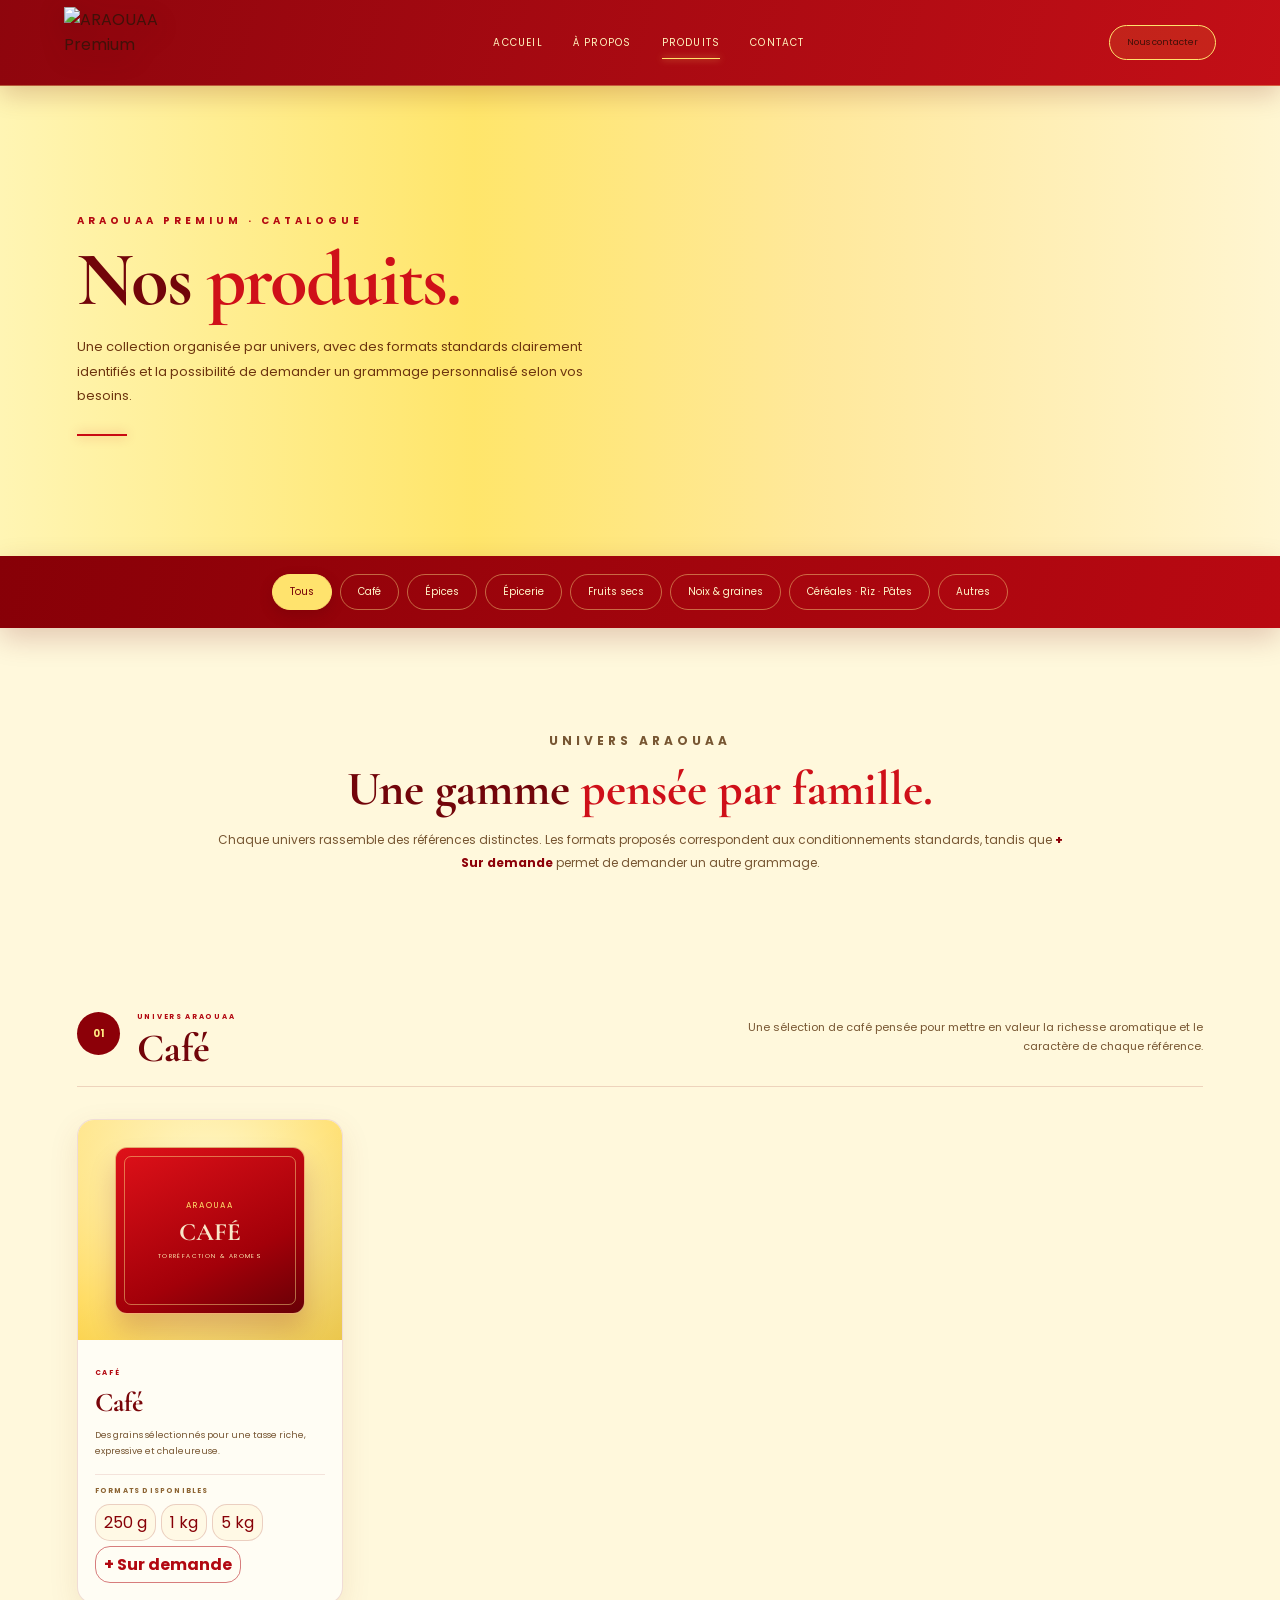
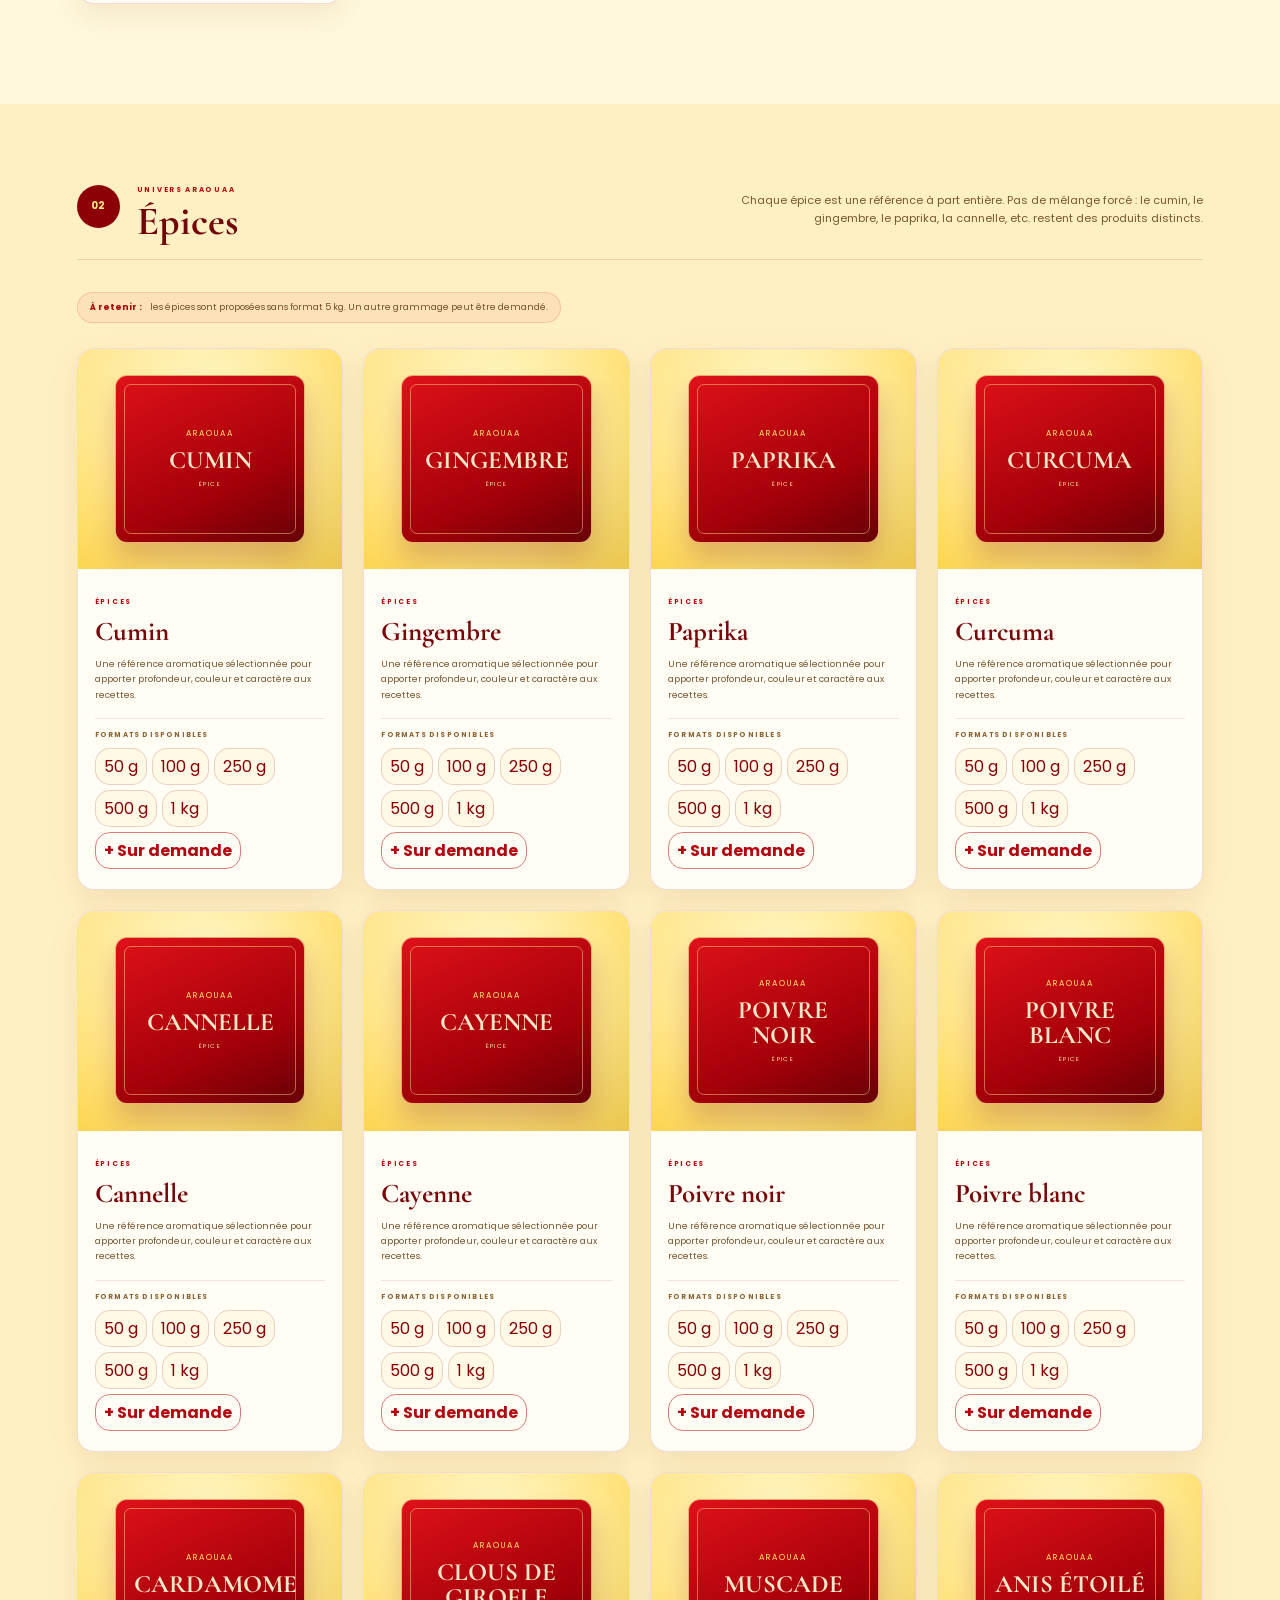
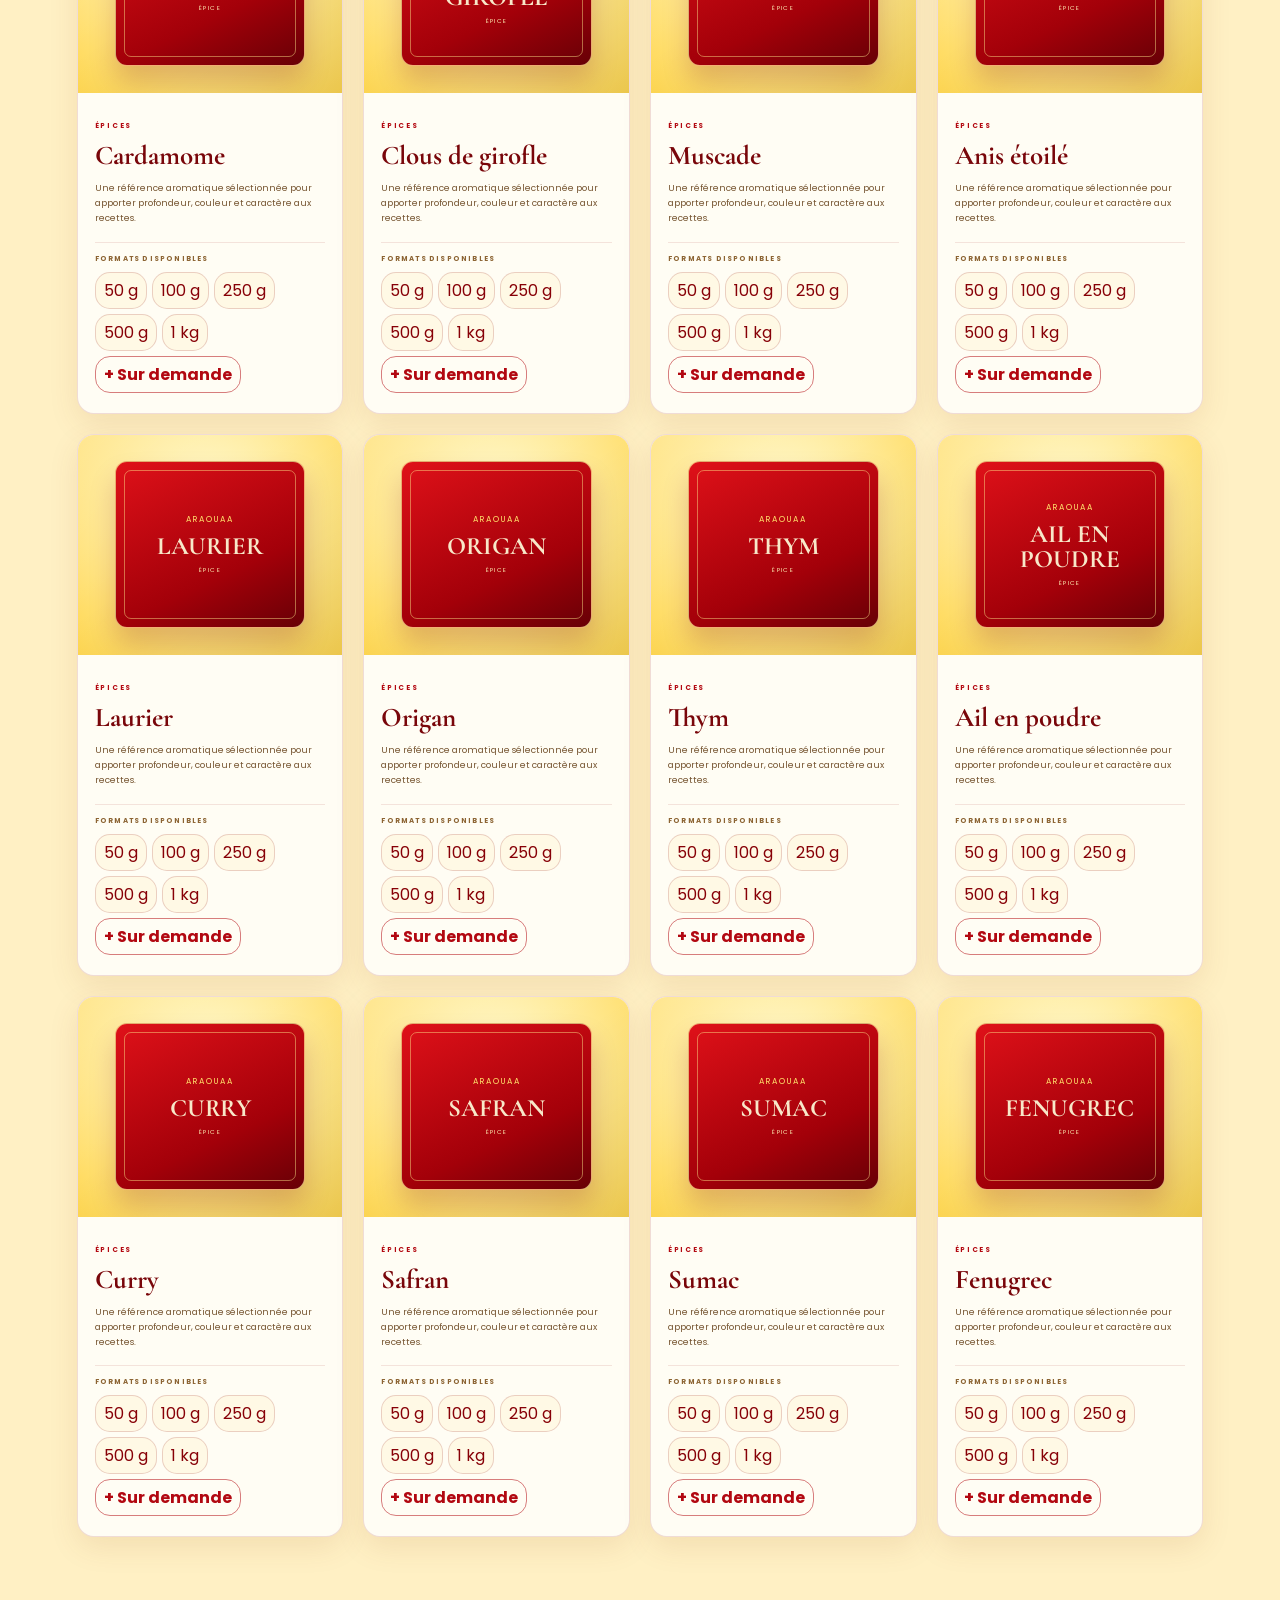
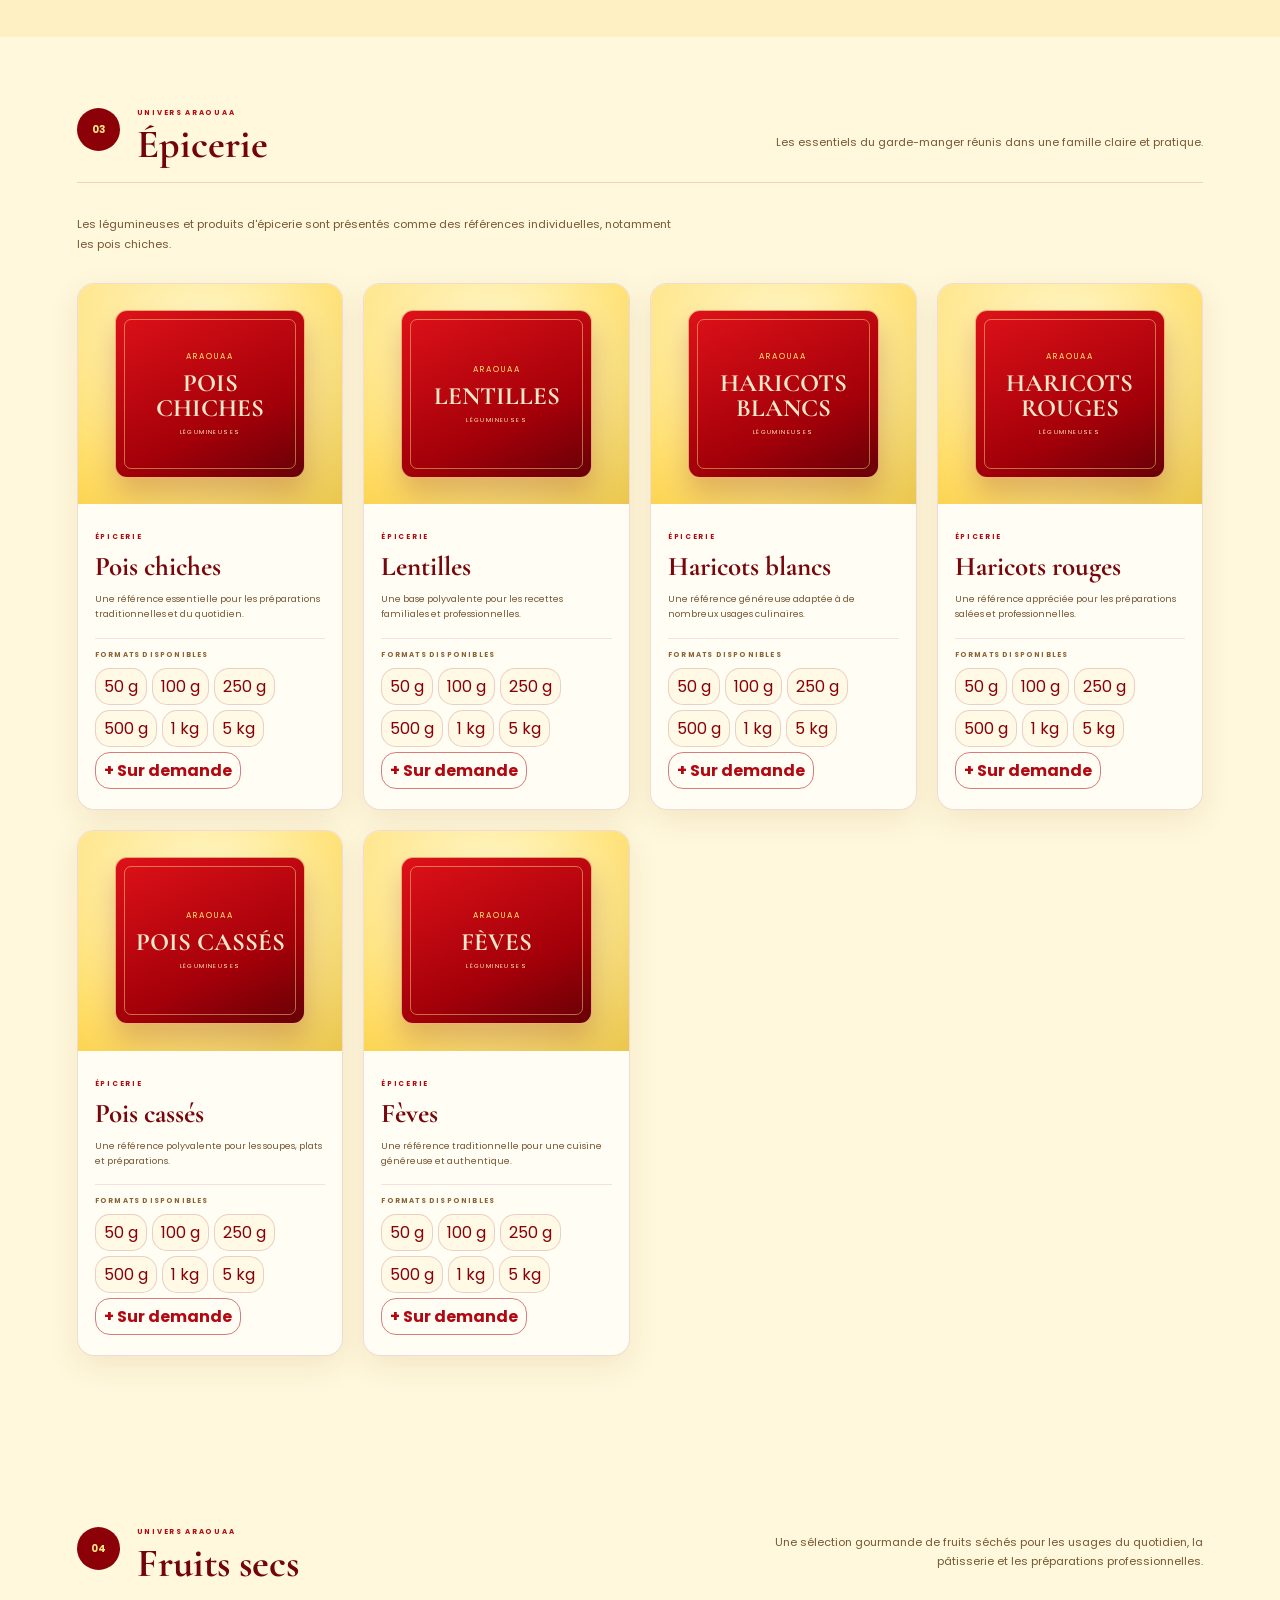
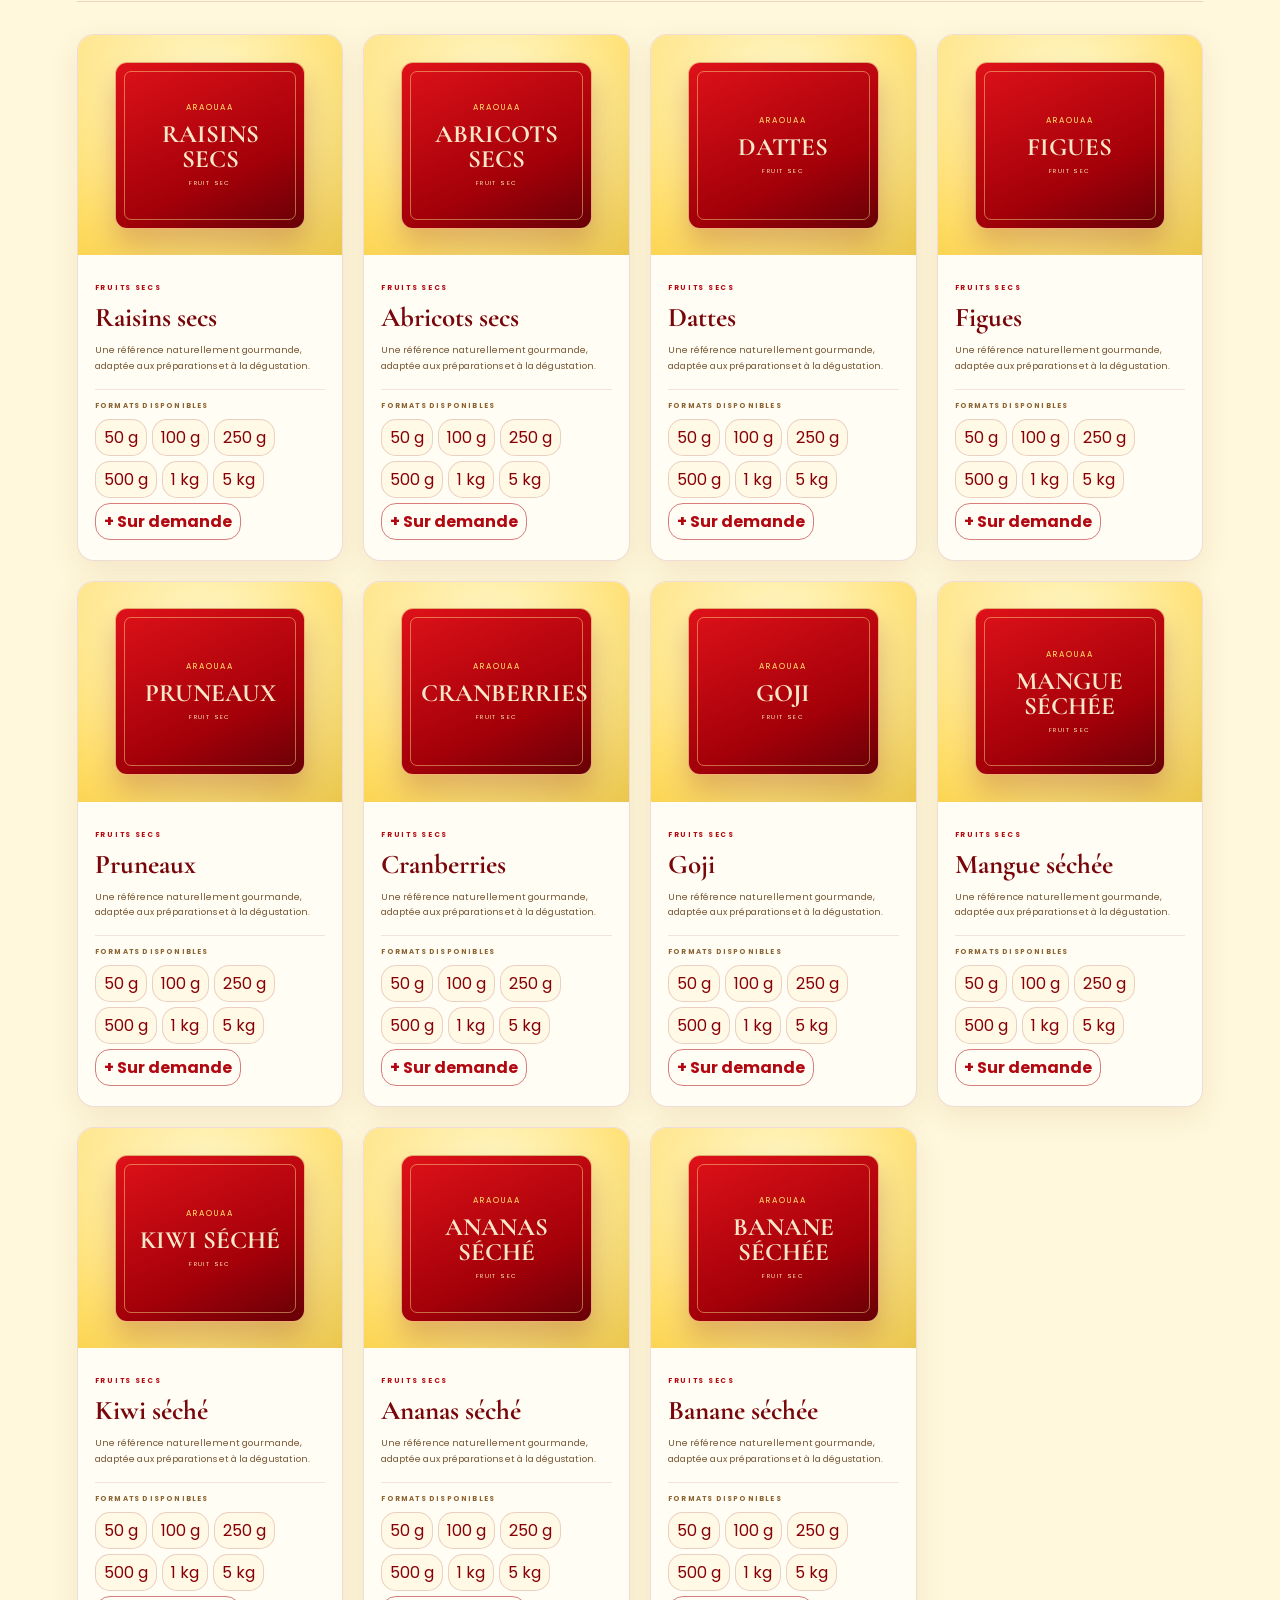
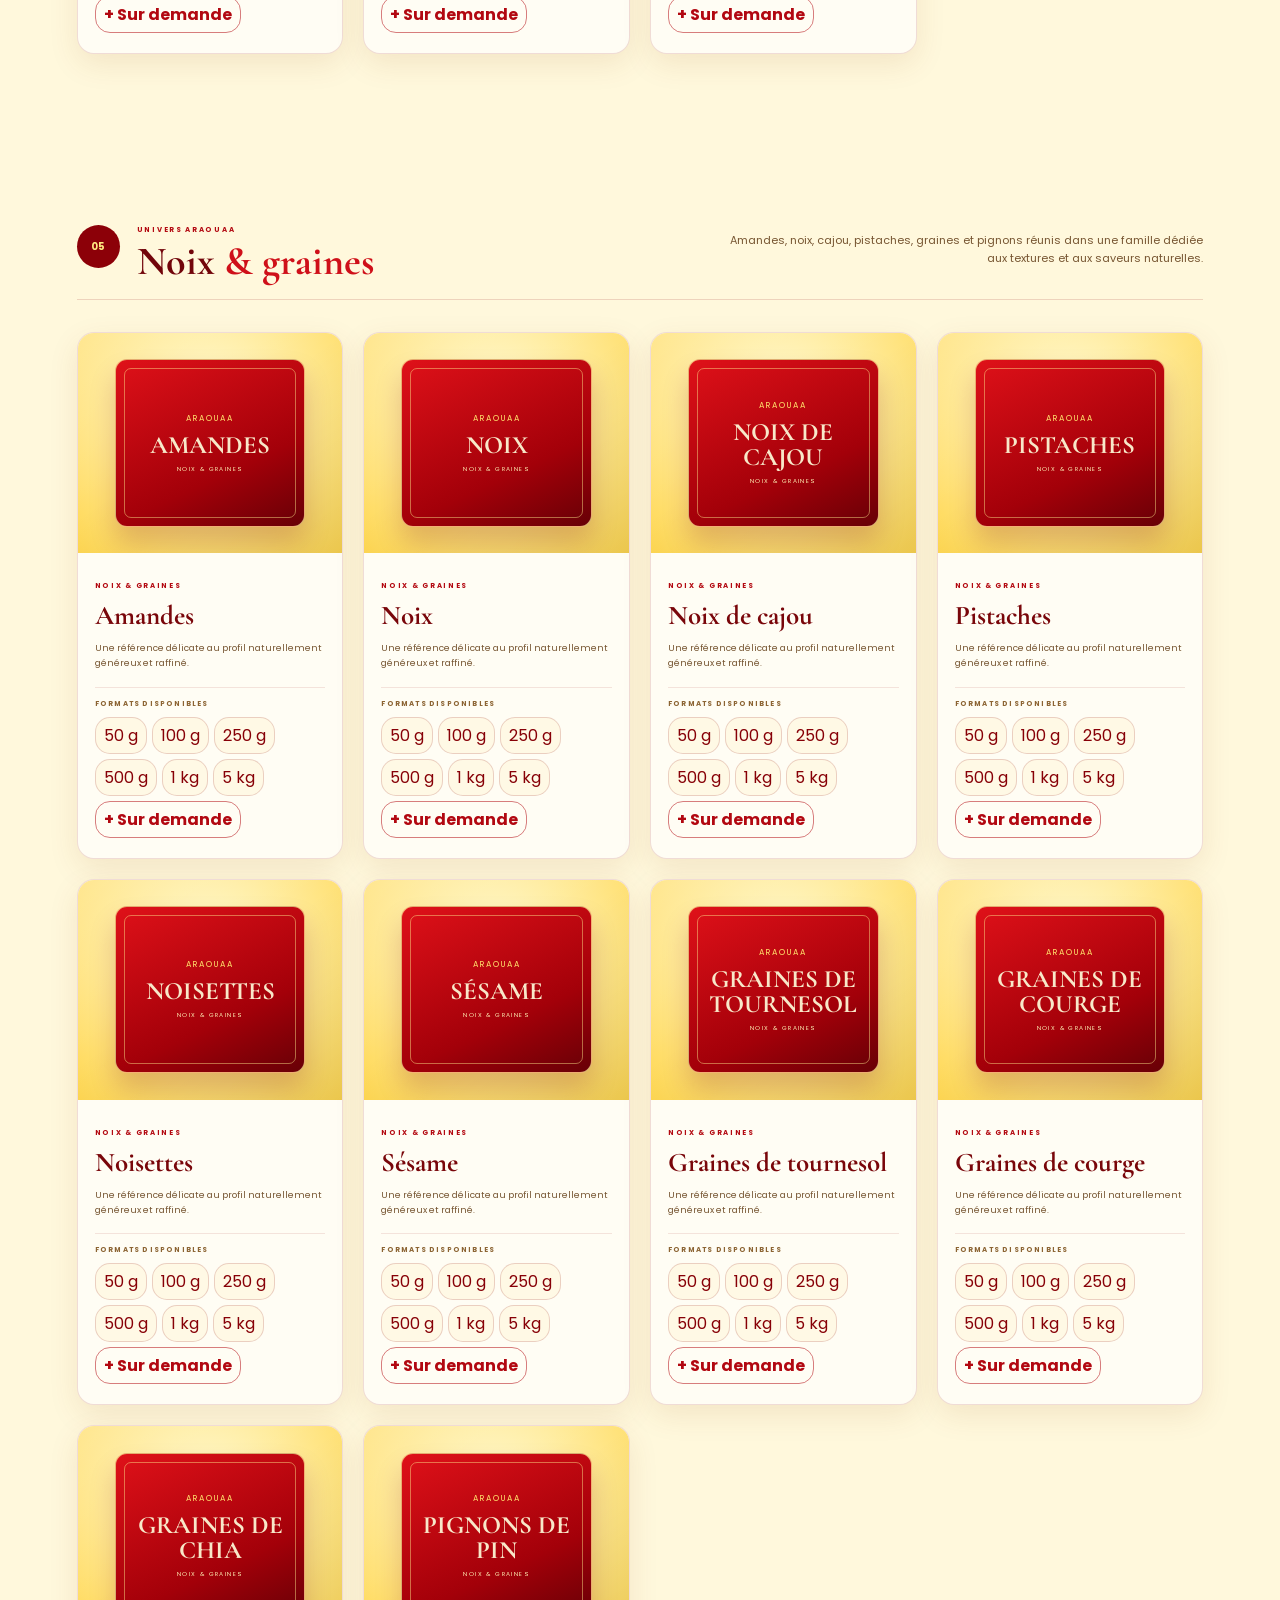
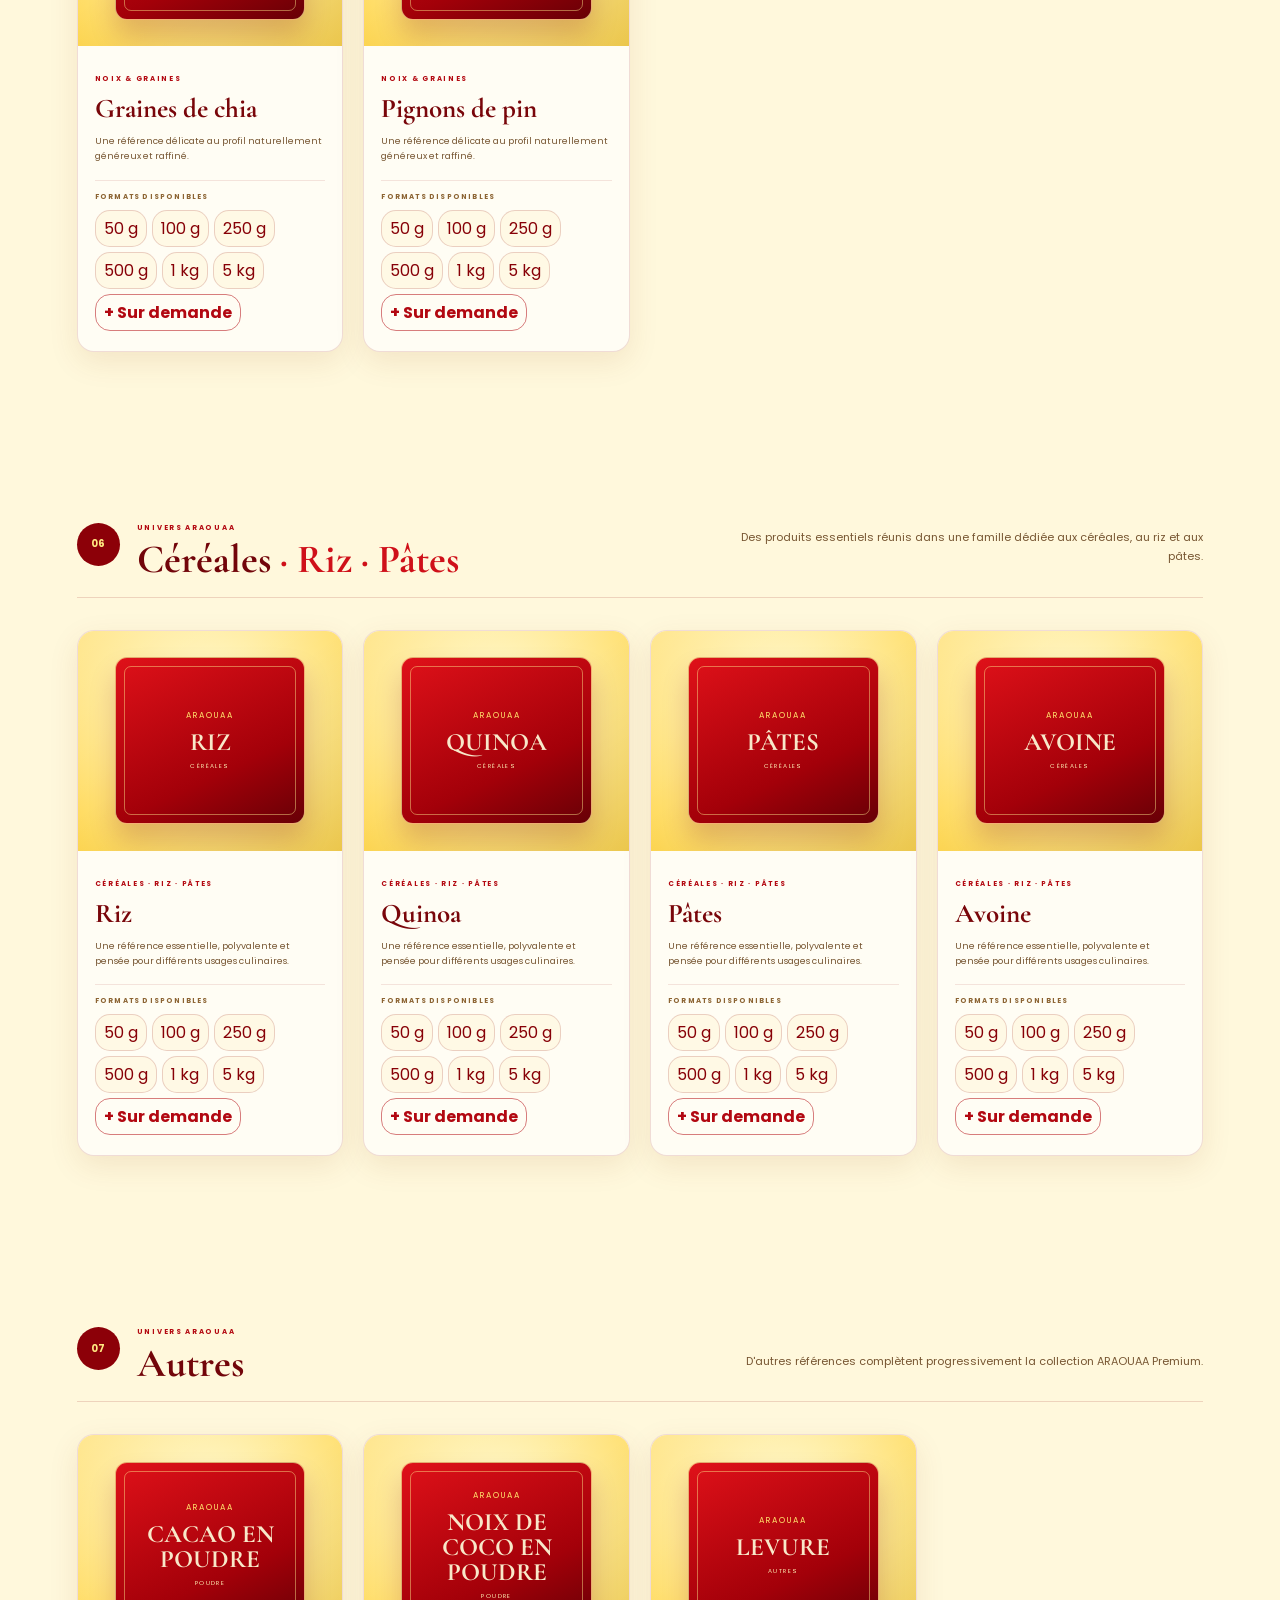
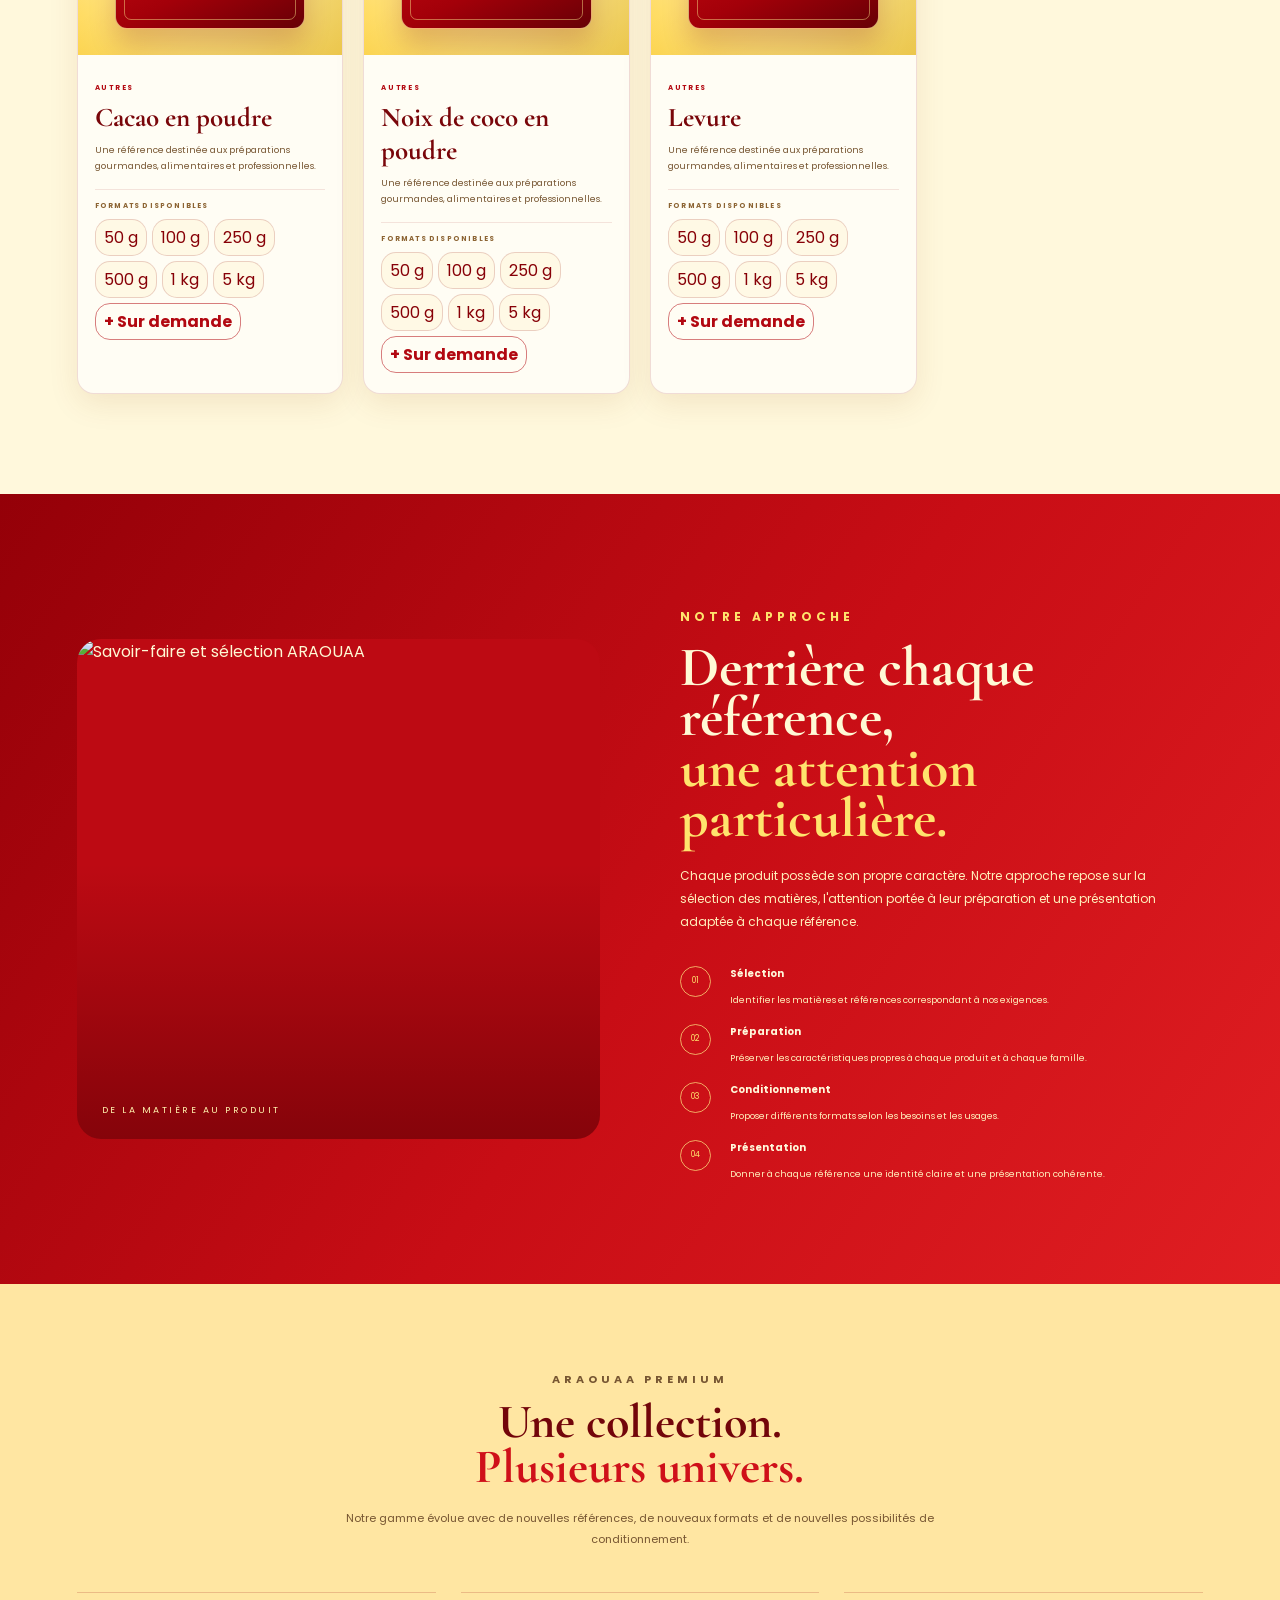
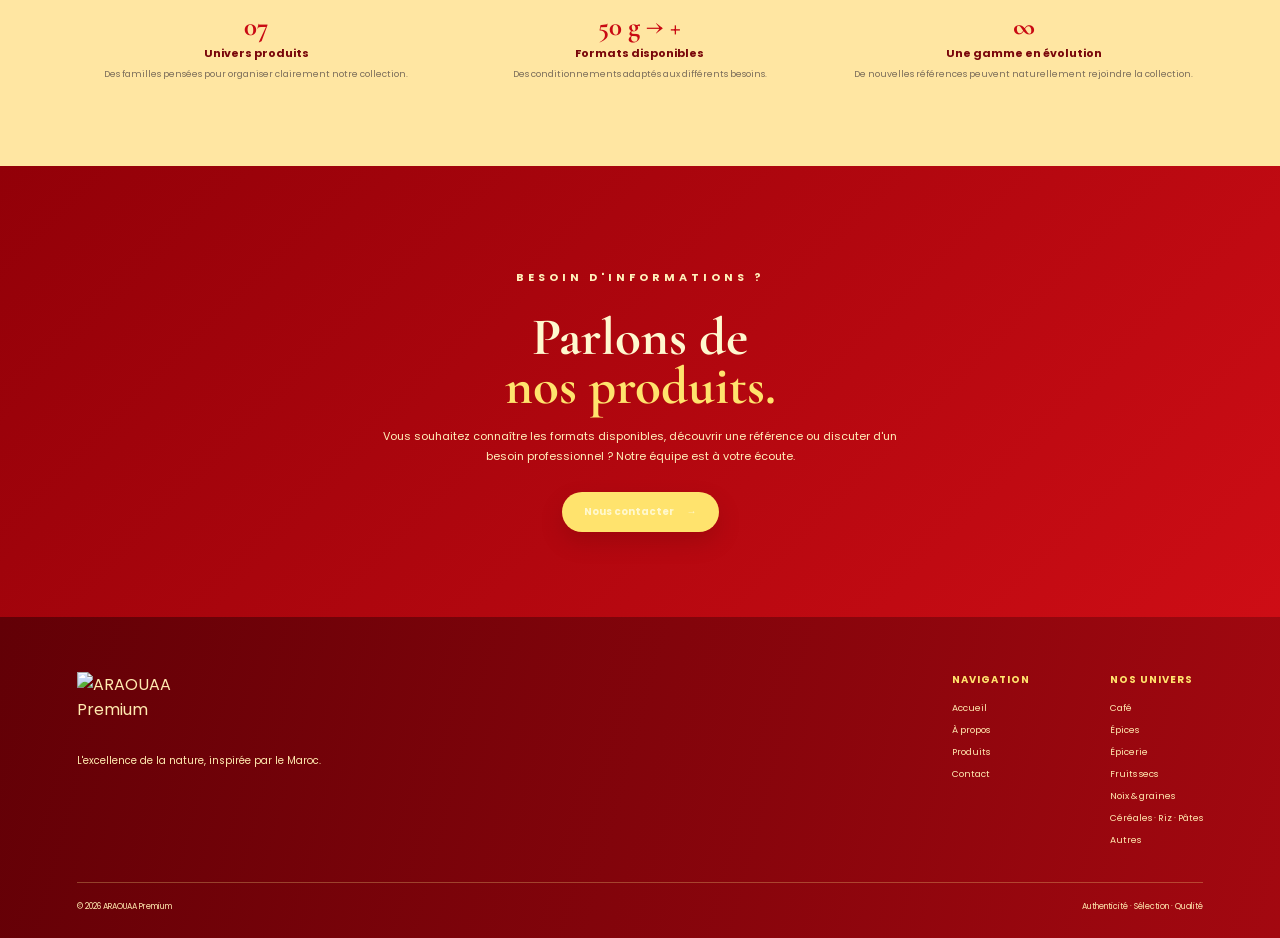
==== produits.html @ 13060d9a "Add files via upload" ====
<!DOCTYPE html>
<html lang="fr">
<head>
<meta charset="UTF-8">
<meta name="viewport" content="width=device-width, initial-scale=1.0">
<meta name="theme-color" content="#b50911">
<meta name="description" content="ARAOUAA Premium — catalogue de produits marocains premium.">
<title>Produits | ARAOUAA Premium</title>
<link rel="preconnect" href="https://fonts.googleapis.com">
<link rel="preconnect" href="https://fonts.gstatic.com" crossorigin>
<link href="https://fonts.googleapis.com/css2?family=Cormorant+Garamond:wght@500;600;700&family=Poppins:wght@300;400;500;600;700&display=swap" rel="stylesheet">
<link rel="stylesheet" href="produits.css">
</head>
<body class="products-page">
<header class="products-header">
  <a href="index.html" class="products-logo"><img src="assets/logo-crystal-4k.png" alt="ARAOUAA Premium"></a>
  <nav class="products-main-nav"><a href="index.html">Accueil</a><a href="index.html#apropos">À propos</a><a class="active" href="produits.html">Produits</a><a href="index.html#contact">Contact</a></nav>
  <a class="products-header-contact" href="index.html#contact">Nous contacter</a>
  <button class="menu-toggle" type="button" aria-label="Ouvrir le menu" aria-expanded="false"><span></span><span></span><span></span></button>
</header>
<main>
<section class="products-hero">
  <div class="products-hero-inner"><div class="products-hero-copy"><span class="products-hero-eyebrow">ARAOUAA PREMIUM · CATALOGUE</span><h1>Nos <em>produits.</em></h1><p>Une collection organisée par univers, avec des formats standards clairement identifiés et la possibilité de demander un grammage personnalisé selon vos besoins.</p><div class="products-hero-rule"></div></div></div>
</section>
<section class="product-categories"><div class="product-category-nav">
<button class="catalog-filter active" data-category="all">Tous</button><button class="catalog-filter" data-category="cafe">Café</button><button class="catalog-filter" data-category="epices">Épices</button><button class="catalog-filter" data-category="epicerie">Épicerie</button><button class="catalog-filter" data-category="fruits-secs">Fruits secs</button><button class="catalog-filter" data-category="noix-graines">Noix &amp; graines</button><button class="catalog-filter" data-category="cereales">Céréales · Riz · Pâtes</button><button class="catalog-filter" data-category="autres">Autres</button>
</div></section>
<section class="products-intro"><p class="eyebrow">UNIVERS ARAOUAA</p><h2>Une gamme <em>pensée par famille.</em></h2><p>Chaque univers rassemble des références distinctes. Les formats proposés correspondent aux conditionnements standards, tandis que <strong>+ Sur demande</strong> permet de demander un autre grammage.</p></section>

<section class="product-category-section" data-section="cafe" id="cafe"><div class="category-heading"><div class="category-heading-left"><span class="category-number">01</span><div><span class="product-item-tag">UNIVERS ARAOUAA</span><h2>Café</h2></div></div><p>Une sélection de café pensée pour mettre en valeur la richesse aromatique et le caractère de chaque référence.</p></div><div class="product-items">
<article class="product-item"><div class="product-item-image"><div class="product-placeholder"><span>ARAOUAA</span><strong>CAFÉ</strong><small>TORRÉFACTION &amp; AROMES</small></div></div><div class="product-item-content"><span class="product-item-tag">CAFÉ</span><h3>Café</h3><p>Des grains sélectionnés pour une tasse riche, expressive et chaleureuse.</p><div class="product-formats"><span class="formats-label">FORMATS DISPONIBLES</span><div class="format-list"><button class="format-button" data-weight="250 g">250 g</button><button class="format-button" data-weight="1 kg">1 kg</button><button class="format-button" data-weight="5 kg">5 kg</button><button class="format-button custom-format">+ Sur demande</button></div></div></div></article>
</div></section>

<section class="category-spices" data-section="epices" id="epices"><div class="category-inner"><div class="category-heading"><div class="category-heading-left"><span class="category-number">02</span><div><span class="product-item-tag">UNIVERS ARAOUAA</span><h2>Épices</h2></div></div><p>Chaque épice est une référence à part entière. Pas de mélange forcé : le cumin, le gingembre, le paprika, la cannelle, etc. restent des produits distincts.</p></div><div class="spice-note"><strong>À retenir :</strong> les épices sont proposées sans format 5 kg. Un autre grammage peut être demandé.</div><div class="product-items spice-grid">
<article class="product-item" data-product-name="Cumin"><div class="product-item-image"><div class="product-placeholder"><span>ARAOUAA</span><strong>CUMIN</strong><small>ÉPICE</small></div></div><div class="product-item-content"><span class="product-item-tag">ÉPICES</span><h3>Cumin</h3><p>Une référence aromatique sélectionnée pour apporter profondeur, couleur et caractère aux recettes.</p><div class="product-formats"><span class="formats-label">FORMATS DISPONIBLES</span><div class="format-list"><button class="format-button" data-weight="50 g">50 g</button><button class="format-button" data-weight="100 g">100 g</button><button class="format-button" data-weight="250 g">250 g</button><button class="format-button" data-weight="500 g">500 g</button><button class="format-button" data-weight="1 kg">1 kg</button><button class="format-button custom-format">+ Sur demande</button></div></div></div></article>
<article class="product-item" data-product-name="Gingembre"><div class="product-item-image"><div class="product-placeholder"><span>ARAOUAA</span><strong>GINGEMBRE</strong><small>ÉPICE</small></div></div><div class="product-item-content"><span class="product-item-tag">ÉPICES</span><h3>Gingembre</h3><p>Une référence aromatique sélectionnée pour apporter profondeur, couleur et caractère aux recettes.</p><div class="product-formats"><span class="formats-label">FORMATS DISPONIBLES</span><div class="format-list"><button class="format-button" data-weight="50 g">50 g</button><button class="format-button" data-weight="100 g">100 g</button><button class="format-button" data-weight="250 g">250 g</button><button class="format-button" data-weight="500 g">500 g</button><button class="format-button" data-weight="1 kg">1 kg</button><button class="format-button custom-format">+ Sur demande</button></div></div></div></article>
<article class="product-item" data-product-name="Paprika"><div class="product-item-image"><div class="product-placeholder"><span>ARAOUAA</span><strong>PAPRIKA</strong><small>ÉPICE</small></div></div><div class="product-item-content"><span class="product-item-tag">ÉPICES</span><h3>Paprika</h3><p>Une référence aromatique sélectionnée pour apporter profondeur, couleur et caractère aux recettes.</p><div class="product-formats"><span class="formats-label">FORMATS DISPONIBLES</span><div class="format-list"><button class="format-button" data-weight="50 g">50 g</button><button class="format-button" data-weight="100 g">100 g</button><button class="format-button" data-weight="250 g">250 g</button><button class="format-button" data-weight="500 g">500 g</button><button class="format-button" data-weight="1 kg">1 kg</button><button class="format-button custom-format">+ Sur demande</button></div></div></div></article>
<article class="product-item" data-product-name="Curcuma"><div class="product-item-image"><div class="product-placeholder"><span>ARAOUAA</span><strong>CURCUMA</strong><small>ÉPICE</small></div></div><div class="product-item-content"><span class="product-item-tag">ÉPICES</span><h3>Curcuma</h3><p>Une référence aromatique sélectionnée pour apporter profondeur, couleur et caractère aux recettes.</p><div class="product-formats"><span class="formats-label">FORMATS DISPONIBLES</span><div class="format-list"><button class="format-button" data-weight="50 g">50 g</button><button class="format-button" data-weight="100 g">100 g</button><button class="format-button" data-weight="250 g">250 g</button><button class="format-button" data-weight="500 g">500 g</button><button class="format-button" data-weight="1 kg">1 kg</button><button class="format-button custom-format">+ Sur demande</button></div></div></div></article>
<article class="product-item" data-product-name="Cannelle"><div class="product-item-image"><div class="product-placeholder"><span>ARAOUAA</span><strong>CANNELLE</strong><small>ÉPICE</small></div></div><div class="product-item-content"><span class="product-item-tag">ÉPICES</span><h3>Cannelle</h3><p>Une référence aromatique sélectionnée pour apporter profondeur, couleur et caractère aux recettes.</p><div class="product-formats"><span class="formats-label">FORMATS DISPONIBLES</span><div class="format-list"><button class="format-button" data-weight="50 g">50 g</button><button class="format-button" data-weight="100 g">100 g</button><button class="format-button" data-weight="250 g">250 g</button><button class="format-button" data-weight="500 g">500 g</button><button class="format-button" data-weight="1 kg">1 kg</button><button class="format-button custom-format">+ Sur demande</button></div></div></div></article>
<article class="product-item" data-product-name="Cayenne"><div class="product-item-image"><div class="product-placeholder"><span>ARAOUAA</span><strong>CAYENNE</strong><small>ÉPICE</small></div></div><div class="product-item-content"><span class="product-item-tag">ÉPICES</span><h3>Cayenne</h3><p>Une référence aromatique sélectionnée pour apporter profondeur, couleur et caractère aux recettes.</p><div class="product-formats"><span class="formats-label">FORMATS DISPONIBLES</span><div class="format-list"><button class="format-button" data-weight="50 g">50 g</button><button class="format-button" data-weight="100 g">100 g</button><button class="format-button" data-weight="250 g">250 g</button><button class="format-button" data-weight="500 g">500 g</button><button class="format-button" data-weight="1 kg">1 kg</button><button class="format-button custom-format">+ Sur demande</button></div></div></div></article>
<article class="product-item" data-product-name="Poivre noir"><div class="product-item-image"><div class="product-placeholder"><span>ARAOUAA</span><strong>POIVRE NOIR</strong><small>ÉPICE</small></div></div><div class="product-item-content"><span class="product-item-tag">ÉPICES</span><h3>Poivre noir</h3><p>Une référence aromatique sélectionnée pour apporter profondeur, couleur et caractère aux recettes.</p><div class="product-formats"><span class="formats-label">FORMATS DISPONIBLES</span><div class="format-list"><button class="format-button" data-weight="50 g">50 g</button><button class="format-button" data-weight="100 g">100 g</button><button class="format-button" data-weight="250 g">250 g</button><button class="format-button" data-weight="500 g">500 g</button><button class="format-button" data-weight="1 kg">1 kg</button><button class="format-button custom-format">+ Sur demande</button></div></div></div></article>
<article class="product-item" data-product-name="Poivre blanc"><div class="product-item-image"><div class="product-placeholder"><span>ARAOUAA</span><strong>POIVRE BLANC</strong><small>ÉPICE</small></div></div><div class="product-item-content"><span class="product-item-tag">ÉPICES</span><h3>Poivre blanc</h3><p>Une référence aromatique sélectionnée pour apporter profondeur, couleur et caractère aux recettes.</p><div class="product-formats"><span class="formats-label">FORMATS DISPONIBLES</span><div class="format-list"><button class="format-button" data-weight="50 g">50 g</button><button class="format-button" data-weight="100 g">100 g</button><button class="format-button" data-weight="250 g">250 g</button><button class="format-button" data-weight="500 g">500 g</button><button class="format-button" data-weight="1 kg">1 kg</button><button class="format-button custom-format">+ Sur demande</button></div></div></div></article>
<article class="product-item" data-product-name="Cardamome"><div class="product-item-image"><div class="product-placeholder"><span>ARAOUAA</span><strong>CARDAMOME</strong><small>ÉPICE</small></div></div><div class="product-item-content"><span class="product-item-tag">ÉPICES</span><h3>Cardamome</h3><p>Une référence aromatique sélectionnée pour apporter profondeur, couleur et caractère aux recettes.</p><div class="product-formats"><span class="formats-label">FORMATS DISPONIBLES</span><div class="format-list"><button class="format-button" data-weight="50 g">50 g</button><button class="format-button" data-weight="100 g">100 g</button><button class="format-button" data-weight="250 g">250 g</button><button class="format-button" data-weight="500 g">500 g</button><button class="format-button" data-weight="1 kg">1 kg</button><button class="format-button custom-format">+ Sur demande</button></div></div></div></article>
<article class="product-item" data-product-name="Clous de girofle"><div class="product-item-image"><div class="product-placeholder"><span>ARAOUAA</span><strong>CLOUS DE GIROFLE</strong><small>ÉPICE</small></div></div><div class="product-item-content"><span class="product-item-tag">ÉPICES</span><h3>Clous de girofle</h3><p>Une référence aromatique sélectionnée pour apporter profondeur, couleur et caractère aux recettes.</p><div class="product-formats"><span class="formats-label">FORMATS DISPONIBLES</span><div class="format-list"><button class="format-button" data-weight="50 g">50 g</button><button class="format-button" data-weight="100 g">100 g</button><button class="format-button" data-weight="250 g">250 g</button><button class="format-button" data-weight="500 g">500 g</button><button class="format-button" data-weight="1 kg">1 kg</button><button class="format-button custom-format">+ Sur demande</button></div></div></div></article>
<article class="product-item" data-product-name="Muscade"><div class="product-item-image"><div class="product-placeholder"><span>ARAOUAA</span><strong>MUSCADE</strong><small>ÉPICE</small></div></div><div class="product-item-content"><span class="product-item-tag">ÉPICES</span><h3>Muscade</h3><p>Une référence aromatique sélectionnée pour apporter profondeur, couleur et caractère aux recettes.</p><div class="product-formats"><span class="formats-label">FORMATS DISPONIBLES</span><div class="format-list"><button class="format-button" data-weight="50 g">50 g</button><button class="format-button" data-weight="100 g">100 g</button><button class="format-button" data-weight="250 g">250 g</button><button class="format-button" data-weight="500 g">500 g</button><button class="format-button" data-weight="1 kg">1 kg</button><button class="format-button custom-format">+ Sur demande</button></div></div></div></article>
<article class="product-item" data-product-name="Anis étoilé"><div class="product-item-image"><div class="product-placeholder"><span>ARAOUAA</span><strong>ANIS ÉTOILÉ</strong><small>ÉPICE</small></div></div><div class="product-item-content"><span class="product-item-tag">ÉPICES</span><h3>Anis étoilé</h3><p>Une référence aromatique sélectionnée pour apporter profondeur, couleur et caractère aux recettes.</p><div class="product-formats"><span class="formats-label">FORMATS DISPONIBLES</span><div class="format-list"><button class="format-button" data-weight="50 g">50 g</button><button class="format-button" data-weight="100 g">100 g</button><button class="format-button" data-weight="250 g">250 g</button><button class="format-button" data-weight="500 g">500 g</button><button class="format-button" data-weight="1 kg">1 kg</button><button class="format-button custom-format">+ Sur demande</button></div></div></div></article>
<article class="product-item" data-product-name="Laurier"><div class="product-item-image"><div class="product-placeholder"><span>ARAOUAA</span><strong>LAURIER</strong><small>ÉPICE</small></div></div><div class="product-item-content"><span class="product-item-tag">ÉPICES</span><h3>Laurier</h3><p>Une référence aromatique sélectionnée pour apporter profondeur, couleur et caractère aux recettes.</p><div class="product-formats"><span class="formats-label">FORMATS DISPONIBLES</span><div class="format-list"><button class="format-button" data-weight="50 g">50 g</button><button class="format-button" data-weight="100 g">100 g</button><button class="format-button" data-weight="250 g">250 g</button><button class="format-button" data-weight="500 g">500 g</button><button class="format-button" data-weight="1 kg">1 kg</button><button class="format-button custom-format">+ Sur demande</button></div></div></div></article>
<article class="product-item" data-product-name="Origan"><div class="product-item-image"><div class="product-placeholder"><span>ARAOUAA</span><strong>ORIGAN</strong><small>ÉPICE</small></div></div><div class="product-item-content"><span class="product-item-tag">ÉPICES</span><h3>Origan</h3><p>Une référence aromatique sélectionnée pour apporter profondeur, couleur et caractère aux recettes.</p><div class="product-formats"><span class="formats-label">FORMATS DISPONIBLES</span><div class="format-list"><button class="format-button" data-weight="50 g">50 g</button><button class="format-button" data-weight="100 g">100 g</button><button class="format-button" data-weight="250 g">250 g</button><button class="format-button" data-weight="500 g">500 g</button><button class="format-button" data-weight="1 kg">1 kg</button><button class="format-button custom-format">+ Sur demande</button></div></div></div></article>
<article class="product-item" data-product-name="Thym"><div class="product-item-image"><div class="product-placeholder"><span>ARAOUAA</span><strong>THYM</strong><small>ÉPICE</small></div></div><div class="product-item-content"><span class="product-item-tag">ÉPICES</span><h3>Thym</h3><p>Une référence aromatique sélectionnée pour apporter profondeur, couleur et caractère aux recettes.</p><div class="product-formats"><span class="formats-label">FORMATS DISPONIBLES</span><div class="format-list"><button class="format-button" data-weight="50 g">50 g</button><button class="format-button" data-weight="100 g">100 g</button><button class="format-button" data-weight="250 g">250 g</button><button class="format-button" data-weight="500 g">500 g</button><button class="format-button" data-weight="1 kg">1 kg</button><button class="format-button custom-format">+ Sur demande</button></div></div></div></article>
<article class="product-item" data-product-name="Ail en poudre"><div class="product-item-image"><div class="product-placeholder"><span>ARAOUAA</span><strong>AIL EN POUDRE</strong><small>ÉPICE</small></div></div><div class="product-item-content"><span class="product-item-tag">ÉPICES</span><h3>Ail en poudre</h3><p>Une référence aromatique sélectionnée pour apporter profondeur, couleur et caractère aux recettes.</p><div class="product-formats"><span class="formats-label">FORMATS DISPONIBLES</span><div class="format-list"><button class="format-button" data-weight="50 g">50 g</button><button class="format-button" data-weight="100 g">100 g</button><button class="format-button" data-weight="250 g">250 g</button><button class="format-button" data-weight="500 g">500 g</button><button class="format-button" data-weight="1 kg">1 kg</button><button class="format-button custom-format">+ Sur demande</button></div></div></div></article>
<article class="product-item" data-product-name="Curry"><div class="product-item-image"><div class="product-placeholder"><span>ARAOUAA</span><strong>CURRY</strong><small>ÉPICE</small></div></div><div class="product-item-content"><span class="product-item-tag">ÉPICES</span><h3>Curry</h3><p>Une référence aromatique sélectionnée pour apporter profondeur, couleur et caractère aux recettes.</p><div class="product-formats"><span class="formats-label">FORMATS DISPONIBLES</span><div class="format-list"><button class="format-button" data-weight="50 g">50 g</button><button class="format-button" data-weight="100 g">100 g</button><button class="format-button" data-weight="250 g">250 g</button><button class="format-button" data-weight="500 g">500 g</button><button class="format-button" data-weight="1 kg">1 kg</button><button class="format-button custom-format">+ Sur demande</button></div></div></div></article>
<article class="product-item" data-product-name="Safran"><div class="product-item-image"><div class="product-placeholder"><span>ARAOUAA</span><strong>SAFRAN</strong><small>ÉPICE</small></div></div><div class="product-item-content"><span class="product-item-tag">ÉPICES</span><h3>Safran</h3><p>Une référence aromatique sélectionnée pour apporter profondeur, couleur et caractère aux recettes.</p><div class="product-formats"><span class="formats-label">FORMATS DISPONIBLES</span><div class="format-list"><button class="format-button" data-weight="50 g">50 g</button><button class="format-button" data-weight="100 g">100 g</button><button class="format-button" data-weight="250 g">250 g</button><button class="format-button" data-weight="500 g">500 g</button><button class="format-button" data-weight="1 kg">1 kg</button><button class="format-button custom-format">+ Sur demande</button></div></div></div></article>
<article class="product-item" data-product-name="Sumac"><div class="product-item-image"><div class="product-placeholder"><span>ARAOUAA</span><strong>SUMAC</strong><small>ÉPICE</small></div></div><div class="product-item-content"><span class="product-item-tag">ÉPICES</span><h3>Sumac</h3><p>Une référence aromatique sélectionnée pour apporter profondeur, couleur et caractère aux recettes.</p><div class="product-formats"><span class="formats-label">FORMATS DISPONIBLES</span><div class="format-list"><button class="format-button" data-weight="50 g">50 g</button><button class="format-button" data-weight="100 g">100 g</button><button class="format-button" data-weight="250 g">250 g</button><button class="format-button" data-weight="500 g">500 g</button><button class="format-button" data-weight="1 kg">1 kg</button><button class="format-button custom-format">+ Sur demande</button></div></div></div></article>
<article class="product-item" data-product-name="Fenugrec"><div class="product-item-image"><div class="product-placeholder"><span>ARAOUAA</span><strong>FENUGREC</strong><small>ÉPICE</small></div></div><div class="product-item-content"><span class="product-item-tag">ÉPICES</span><h3>Fenugrec</h3><p>Une référence aromatique sélectionnée pour apporter profondeur, couleur et caractère aux recettes.</p><div class="product-formats"><span class="formats-label">FORMATS DISPONIBLES</span><div class="format-list"><button class="format-button" data-weight="50 g">50 g</button><button class="format-button" data-weight="100 g">100 g</button><button class="format-button" data-weight="250 g">250 g</button><button class="format-button" data-weight="500 g">500 g</button><button class="format-button" data-weight="1 kg">1 kg</button><button class="format-button custom-format">+ Sur demande</button></div></div></div></article>
</div></div></section>

<section class="product-category-section category-pantry" data-section="epicerie" id="epicerie"><div class="category-heading"><div class="category-heading-left"><span class="category-number">03</span><div><span class="product-item-tag">UNIVERS ARAOUAA</span><h2>Épicerie</h2></div></div><p>Les essentiels du garde-manger réunis dans une famille claire et pratique.</p></div><div class="pantry-intro"><p>Les légumineuses et produits d'épicerie sont présentés comme des références individuelles, notamment les pois chiches.</p></div><div class="product-items">
<article class="product-item"><div class="product-item-image"><div class="product-placeholder"><span>ARAOUAA</span><strong>POIS CHICHES</strong><small>LÉGUMINEUSES</small></div></div><div class="product-item-content"><span class="product-item-tag">ÉPICERIE</span><h3>Pois chiches</h3><p>Une référence essentielle pour les préparations traditionnelles et du quotidien.</p><div class="product-formats"><span class="formats-label">FORMATS DISPONIBLES</span><div class="format-list"><button class="format-button" data-weight="50 g">50 g</button><button class="format-button" data-weight="100 g">100 g</button><button class="format-button" data-weight="250 g">250 g</button><button class="format-button" data-weight="500 g">500 g</button><button class="format-button" data-weight="1 kg">1 kg</button><button class="format-button" data-weight="5 kg">5 kg</button><button class="format-button custom-format">+ Sur demande</button></div></div></div></article>
<article class="product-item"><div class="product-item-image"><div class="product-placeholder"><span>ARAOUAA</span><strong>LENTILLES</strong><small>LÉGUMINEUSES</small></div></div><div class="product-item-content"><span class="product-item-tag">ÉPICERIE</span><h3>Lentilles</h3><p>Une base polyvalente pour les recettes familiales et professionnelles.</p><div class="product-formats"><span class="formats-label">FORMATS DISPONIBLES</span><div class="format-list"><button class="format-button" data-weight="50 g">50 g</button><button class="format-button" data-weight="100 g">100 g</button><button class="format-button" data-weight="250 g">250 g</button><button class="format-button" data-weight="500 g">500 g</button><button class="format-button" data-weight="1 kg">1 kg</button><button class="format-button" data-weight="5 kg">5 kg</button><button class="format-button custom-format">+ Sur demande</button></div></div></div></article>
<article class="product-item"><div class="product-item-image"><div class="product-placeholder"><span>ARAOUAA</span><strong>HARICOTS BLANCS</strong><small>LÉGUMINEUSES</small></div></div><div class="product-item-content"><span class="product-item-tag">ÉPICERIE</span><h3>Haricots blancs</h3><p>Une référence généreuse adaptée à de nombreux usages culinaires.</p><div class="product-formats"><span class="formats-label">FORMATS DISPONIBLES</span><div class="format-list"><button class="format-button" data-weight="50 g">50 g</button><button class="format-button" data-weight="100 g">100 g</button><button class="format-button" data-weight="250 g">250 g</button><button class="format-button" data-weight="500 g">500 g</button><button class="format-button" data-weight="1 kg">1 kg</button><button class="format-button" data-weight="5 kg">5 kg</button><button class="format-button custom-format">+ Sur demande</button></div></div></div></article>
<article class="product-item"><div class="product-item-image"><div class="product-placeholder"><span>ARAOUAA</span><strong>HARICOTS ROUGES</strong><small>LÉGUMINEUSES</small></div></div><div class="product-item-content"><span class="product-item-tag">ÉPICERIE</span><h3>Haricots rouges</h3><p>Une référence appréciée pour les préparations salées et professionnelles.</p><div class="product-formats"><span class="formats-label">FORMATS DISPONIBLES</span><div class="format-list"><button class="format-button" data-weight="50 g">50 g</button><button class="format-button" data-weight="100 g">100 g</button><button class="format-button" data-weight="250 g">250 g</button><button class="format-button" data-weight="500 g">500 g</button><button class="format-button" data-weight="1 kg">1 kg</button><button class="format-button" data-weight="5 kg">5 kg</button><button class="format-button custom-format">+ Sur demande</button></div></div></div></article>
<article class="product-item"><div class="product-item-image"><div class="product-placeholder"><span>ARAOUAA</span><strong>POIS CASSÉS</strong><small>LÉGUMINEUSES</small></div></div><div class="product-item-content"><span class="product-item-tag">ÉPICERIE</span><h3>Pois cassés</h3><p>Une référence polyvalente pour les soupes, plats et préparations.</p><div class="product-formats"><span class="formats-label">FORMATS DISPONIBLES</span><div class="format-list"><button class="format-button" data-weight="50 g">50 g</button><button class="format-button" data-weight="100 g">100 g</button><button class="format-button" data-weight="250 g">250 g</button><button class="format-button" data-weight="500 g">500 g</button><button class="format-button" data-weight="1 kg">1 kg</button><button class="format-button" data-weight="5 kg">5 kg</button><button class="format-button custom-format">+ Sur demande</button></div></div></div></article>
<article class="product-item"><div class="product-item-image"><div class="product-placeholder"><span>ARAOUAA</span><strong>FÈVES</strong><small>LÉGUMINEUSES</small></div></div><div class="product-item-content"><span class="product-item-tag">ÉPICERIE</span><h3>Fèves</h3><p>Une référence traditionnelle pour une cuisine généreuse et authentique.</p><div class="product-formats"><span class="formats-label">FORMATS DISPONIBLES</span><div class="format-list"><button class="format-button" data-weight="50 g">50 g</button><button class="format-button" data-weight="100 g">100 g</button><button class="format-button" data-weight="250 g">250 g</button><button class="format-button" data-weight="500 g">500 g</button><button class="format-button" data-weight="1 kg">1 kg</button><button class="format-button" data-weight="5 kg">5 kg</button><button class="format-button custom-format">+ Sur demande</button></div></div></div></article>
</div></section>

<section class="product-category-section" data-section="fruits-secs" id="fruits-secs"><div class="category-heading"><div class="category-heading-left"><span class="category-number">04</span><div><span class="product-item-tag">UNIVERS ARAOUAA</span><h2>Fruits secs</h2></div></div><p>Une sélection gourmande de fruits séchés pour les usages du quotidien, la pâtisserie et les préparations professionnelles.</p></div><div class="product-items">
<article class="product-item"><div class="product-item-image"><div class="product-placeholder"><span>ARAOUAA</span><strong>RAISINS SECS</strong><small>FRUIT SEC</small></div></div><div class="product-item-content"><span class="product-item-tag">FRUITS SECS</span><h3>Raisins secs</h3><p>Une référence naturellement gourmande, adaptée aux préparations et à la dégustation.</p><div class="product-formats"><span class="formats-label">FORMATS DISPONIBLES</span><div class="format-list"><button class="format-button" data-weight="50 g">50 g</button><button class="format-button" data-weight="100 g">100 g</button><button class="format-button" data-weight="250 g">250 g</button><button class="format-button" data-weight="500 g">500 g</button><button class="format-button" data-weight="1 kg">1 kg</button><button class="format-button" data-weight="5 kg">5 kg</button><button class="format-button custom-format">+ Sur demande</button></div></div></div></article>
<article class="product-item"><div class="product-item-image"><div class="product-placeholder"><span>ARAOUAA</span><strong>ABRICOTS SECS</strong><small>FRUIT SEC</small></div></div><div class="product-item-content"><span class="product-item-tag">FRUITS SECS</span><h3>Abricots secs</h3><p>Une référence naturellement gourmande, adaptée aux préparations et à la dégustation.</p><div class="product-formats"><span class="formats-label">FORMATS DISPONIBLES</span><div class="format-list"><button class="format-button" data-weight="50 g">50 g</button><button class="format-button" data-weight="100 g">100 g</button><button class="format-button" data-weight="250 g">250 g</button><button class="format-button" data-weight="500 g">500 g</button><button class="format-button" data-weight="1 kg">1 kg</button><button class="format-button" data-weight="5 kg">5 kg</button><button class="format-button custom-format">+ Sur demande</button></div></div></div></article>
<article class="product-item"><div class="product-item-image"><div class="product-placeholder"><span>ARAOUAA</span><strong>DATTES</strong><small>FRUIT SEC</small></div></div><div class="product-item-content"><span class="product-item-tag">FRUITS SECS</span><h3>Dattes</h3><p>Une référence naturellement gourmande, adaptée aux préparations et à la dégustation.</p><div class="product-formats"><span class="formats-label">FORMATS DISPONIBLES</span><div class="format-list"><button class="format-button" data-weight="50 g">50 g</button><button class="format-button" data-weight="100 g">100 g</button><button class="format-button" data-weight="250 g">250 g</button><button class="format-button" data-weight="500 g">500 g</button><button class="format-button" data-weight="1 kg">1 kg</button><button class="format-button" data-weight="5 kg">5 kg</button><button class="format-button custom-format">+ Sur demande</button></div></div></div></article>
<article class="product-item"><div class="product-item-image"><div class="product-placeholder"><span>ARAOUAA</span><strong>FIGUES</strong><small>FRUIT SEC</small></div></div><div class="product-item-content"><span class="product-item-tag">FRUITS SECS</span><h3>Figues</h3><p>Une référence naturellement gourmande, adaptée aux préparations et à la dégustation.</p><div class="product-formats"><span class="formats-label">FORMATS DISPONIBLES</span><div class="format-list"><button class="format-button" data-weight="50 g">50 g</button><button class="format-button" data-weight="100 g">100 g</button><button class="format-button" data-weight="250 g">250 g</button><button class="format-button" data-weight="500 g">500 g</button><button class="format-button" data-weight="1 kg">1 kg</button><button class="format-button" data-weight="5 kg">5 kg</button><button class="format-button custom-format">+ Sur demande</button></div></div></div></article>
<article class="product-item"><div class="product-item-image"><div class="product-placeholder"><span>ARAOUAA</span><strong>PRUNEAUX</strong><small>FRUIT SEC</small></div></div><div class="product-item-content"><span class="product-item-tag">FRUITS SECS</span><h3>Pruneaux</h3><p>Une référence naturellement gourmande, adaptée aux préparations et à la dégustation.</p><div class="product-formats"><span class="formats-label">FORMATS DISPONIBLES</span><div class="format-list"><button class="format-button" data-weight="50 g">50 g</button><button class="format-button" data-weight="100 g">100 g</button><button class="format-button" data-weight="250 g">250 g</button><button class="format-button" data-weight="500 g">500 g</button><button class="format-button" data-weight="1 kg">1 kg</button><button class="format-button" data-weight="5 kg">5 kg</button><button class="format-button custom-format">+ Sur demande</button></div></div></div></article>
<article class="product-item"><div class="product-item-image"><div class="product-placeholder"><span>ARAOUAA</span><strong>CRANBERRIES</strong><small>FRUIT SEC</small></div></div><div class="product-item-content"><span class="product-item-tag">FRUITS SECS</span><h3>Cranberries</h3><p>Une référence naturellement gourmande, adaptée aux préparations et à la dégustation.</p><div class="product-formats"><span class="formats-label">FORMATS DISPONIBLES</span><div class="format-list"><button class="format-button" data-weight="50 g">50 g</button><button class="format-button" data-weight="100 g">100 g</button><button class="format-button" data-weight="250 g">250 g</button><button class="format-button" data-weight="500 g">500 g</button><button class="format-button" data-weight="1 kg">1 kg</button><button class="format-button" data-weight="5 kg">5 kg</button><button class="format-button custom-format">+ Sur demande</button></div></div></div></article>
<article class="product-item"><div class="product-item-image"><div class="product-placeholder"><span>ARAOUAA</span><strong>GOJI</strong><small>FRUIT SEC</small></div></div><div class="product-item-content"><span class="product-item-tag">FRUITS SECS</span><h3>Goji</h3><p>Une référence naturellement gourmande, adaptée aux préparations et à la dégustation.</p><div class="product-formats"><span class="formats-label">FORMATS DISPONIBLES</span><div class="format-list"><button class="format-button" data-weight="50 g">50 g</button><button class="format-button" data-weight="100 g">100 g</button><button class="format-button" data-weight="250 g">250 g</button><button class="format-button" data-weight="500 g">500 g</button><button class="format-button" data-weight="1 kg">1 kg</button><button class="format-button" data-weight="5 kg">5 kg</button><button class="format-button custom-format">+ Sur demande</button></div></div></div></article>
<article class="product-item"><div class="product-item-image"><div class="product-placeholder"><span>ARAOUAA</span><strong>MANGUE SÉCHÉE</strong><small>FRUIT SEC</small></div></div><div class="product-item-content"><span class="product-item-tag">FRUITS SECS</span><h3>Mangue séchée</h3><p>Une référence naturellement gourmande, adaptée aux préparations et à la dégustation.</p><div class="product-formats"><span class="formats-label">FORMATS DISPONIBLES</span><div class="format-list"><button class="format-button" data-weight="50 g">50 g</button><button class="format-button" data-weight="100 g">100 g</button><button class="format-button" data-weight="250 g">250 g</button><button class="format-button" data-weight="500 g">500 g</button><button class="format-button" data-weight="1 kg">1 kg</button><button class="format-button" data-weight="5 kg">5 kg</button><button class="format-button custom-format">+ Sur demande</button></div></div></div></article>
<article class="product-item"><div class="product-item-image"><div class="product-placeholder"><span>ARAOUAA</span><strong>KIWI SÉCHÉ</strong><small>FRUIT SEC</small></div></div><div class="product-item-content"><span class="product-item-tag">FRUITS SECS</span><h3>Kiwi séché</h3><p>Une référence naturellement gourmande, adaptée aux préparations et à la dégustation.</p><div class="product-formats"><span class="formats-label">FORMATS DISPONIBLES</span><div class="format-list"><button class="format-button" data-weight="50 g">50 g</button><button class="format-button" data-weight="100 g">100 g</button><button class="format-button" data-weight="250 g">250 g</button><button class="format-button" data-weight="500 g">500 g</button><button class="format-button" data-weight="1 kg">1 kg</button><button class="format-button" data-weight="5 kg">5 kg</button><button class="format-button custom-format">+ Sur demande</button></div></div></div></article>
<article class="product-item"><div class="product-item-image"><div class="product-placeholder"><span>ARAOUAA</span><strong>ANANAS SÉCHÉ</strong><small>FRUIT SEC</small></div></div><div class="product-item-content"><span class="product-item-tag">FRUITS SECS</span><h3>Ananas séché</h3><p>Une référence naturellement gourmande, adaptée aux préparations et à la dégustation.</p><div class="product-formats"><span class="formats-label">FORMATS DISPONIBLES</span><div class="format-list"><button class="format-button" data-weight="50 g">50 g</button><button class="format-button" data-weight="100 g">100 g</button><button class="format-button" data-weight="250 g">250 g</button><button class="format-button" data-weight="500 g">500 g</button><button class="format-button" data-weight="1 kg">1 kg</button><button class="format-button" data-weight="5 kg">5 kg</button><button class="format-button custom-format">+ Sur demande</button></div></div></div></article>
<article class="product-item"><div class="product-item-image"><div class="product-placeholder"><span>ARAOUAA</span><strong>BANANE SÉCHÉE</strong><small>FRUIT SEC</small></div></div><div class="product-item-content"><span class="product-item-tag">FRUITS SECS</span><h3>Banane séchée</h3><p>Une référence naturellement gourmande, adaptée aux préparations et à la dégustation.</p><div class="product-formats"><span class="formats-label">FORMATS DISPONIBLES</span><div class="format-list"><button class="format-button" data-weight="50 g">50 g</button><button class="format-button" data-weight="100 g">100 g</button><button class="format-button" data-weight="250 g">250 g</button><button class="format-button" data-weight="500 g">500 g</button><button class="format-button" data-weight="1 kg">1 kg</button><button class="format-button" data-weight="5 kg">5 kg</button><button class="format-button custom-format">+ Sur demande</button></div></div></div></article>
</div></section>

<section class="product-category-section" data-section="noix-graines" id="noix-graines"><div class="category-heading"><div class="category-heading-left"><span class="category-number">05</span><div><span class="product-item-tag">UNIVERS ARAOUAA</span><h2>Noix <em>&amp; graines</em></h2></div></div><p>Amandes, noix, cajou, pistaches, graines et pignons réunis dans une famille dédiée aux textures et aux saveurs naturelles.</p></div><div class="product-items">
<article class="product-item"><div class="product-item-image"><div class="product-placeholder"><span>ARAOUAA</span><strong>AMANDES</strong><small>NOIX &amp; GRAINES</small></div></div><div class="product-item-content"><span class="product-item-tag">NOIX &amp; GRAINES</span><h3>Amandes</h3><p>Une référence délicate au profil naturellement généreux et raffiné.</p><div class="product-formats"><span class="formats-label">FORMATS DISPONIBLES</span><div class="format-list"><button class="format-button" data-weight="50 g">50 g</button><button class="format-button" data-weight="100 g">100 g</button><button class="format-button" data-weight="250 g">250 g</button><button class="format-button" data-weight="500 g">500 g</button><button class="format-button" data-weight="1 kg">1 kg</button><button class="format-button" data-weight="5 kg">5 kg</button><button class="format-button custom-format">+ Sur demande</button></div></div></div></article>
<article class="product-item"><div class="product-item-image"><div class="product-placeholder"><span>ARAOUAA</span><strong>NOIX</strong><small>NOIX &amp; GRAINES</small></div></div><div class="product-item-content"><span class="product-item-tag">NOIX &amp; GRAINES</span><h3>Noix</h3><p>Une référence délicate au profil naturellement généreux et raffiné.</p><div class="product-formats"><span class="formats-label">FORMATS DISPONIBLES</span><div class="format-list"><button class="format-button" data-weight="50 g">50 g</button><button class="format-button" data-weight="100 g">100 g</button><button class="format-button" data-weight="250 g">250 g</button><button class="format-button" data-weight="500 g">500 g</button><button class="format-button" data-weight="1 kg">1 kg</button><button class="format-button" data-weight="5 kg">5 kg</button><button class="format-button custom-format">+ Sur demande</button></div></div></div></article>
<article class="product-item"><div class="product-item-image"><div class="product-placeholder"><span>ARAOUAA</span><strong>NOIX DE CAJOU</strong><small>NOIX &amp; GRAINES</small></div></div><div class="product-item-content"><span class="product-item-tag">NOIX &amp; GRAINES</span><h3>Noix de cajou</h3><p>Une référence délicate au profil naturellement généreux et raffiné.</p><div class="product-formats"><span class="formats-label">FORMATS DISPONIBLES</span><div class="format-list"><button class="format-button" data-weight="50 g">50 g</button><button class="format-button" data-weight="100 g">100 g</button><button class="format-button" data-weight="250 g">250 g</button><button class="format-button" data-weight="500 g">500 g</button><button class="format-button" data-weight="1 kg">1 kg</button><button class="format-button" data-weight="5 kg">5 kg</button><button class="format-button custom-format">+ Sur demande</button></div></div></div></article>
<article class="product-item"><div class="product-item-image"><div class="product-placeholder"><span>ARAOUAA</span><strong>PISTACHES</strong><small>NOIX &amp; GRAINES</small></div></div><div class="product-item-content"><span class="product-item-tag">NOIX &amp; GRAINES</span><h3>Pistaches</h3><p>Une référence délicate au profil naturellement généreux et raffiné.</p><div class="product-formats"><span class="formats-label">FORMATS DISPONIBLES</span><div class="format-list"><button class="format-button" data-weight="50 g">50 g</button><button class="format-button" data-weight="100 g">100 g</button><button class="format-button" data-weight="250 g">250 g</button><button class="format-button" data-weight="500 g">500 g</button><button class="format-button" data-weight="1 kg">1 kg</button><button class="format-button" data-weight="5 kg">5 kg</button><button class="format-button custom-format">+ Sur demande</button></div></div></div></article>
<article class="product-item"><div class="product-item-image"><div class="product-placeholder"><span>ARAOUAA</span><strong>NOISETTES</strong><small>NOIX &amp; GRAINES</small></div></div><div class="product-item-content"><span class="product-item-tag">NOIX &amp; GRAINES</span><h3>Noisettes</h3><p>Une référence délicate au profil naturellement généreux et raffiné.</p><div class="product-formats"><span class="formats-label">FORMATS DISPONIBLES</span><div class="format-list"><button class="format-button" data-weight="50 g">50 g</button><button class="format-button" data-weight="100 g">100 g</button><button class="format-button" data-weight="250 g">250 g</button><button class="format-button" data-weight="500 g">500 g</button><button class="format-button" data-weight="1 kg">1 kg</button><button class="format-button" data-weight="5 kg">5 kg</button><button class="format-button custom-format">+ Sur demande</button></div></div></div></article>
<article class="product-item"><div class="product-item-image"><div class="product-placeholder"><span>ARAOUAA</span><strong>SÉSAME</strong><small>NOIX &amp; GRAINES</small></div></div><div class="product-item-content"><span class="product-item-tag">NOIX &amp; GRAINES</span><h3>Sésame</h3><p>Une référence délicate au profil naturellement généreux et raffiné.</p><div class="product-formats"><span class="formats-label">FORMATS DISPONIBLES</span><div class="format-list"><button class="format-button" data-weight="50 g">50 g</button><button class="format-button" data-weight="100 g">100 g</button><button class="format-button" data-weight="250 g">250 g</button><button class="format-button" data-weight="500 g">500 g</button><button class="format-button" data-weight="1 kg">1 kg</button><button class="format-button" data-weight="5 kg">5 kg</button><button class="format-button custom-format">+ Sur demande</button></div></div></div></article>
<article class="product-item"><div class="product-item-image"><div class="product-placeholder"><span>ARAOUAA</span><strong>GRAINES DE TOURNESOL</strong><small>NOIX &amp; GRAINES</small></div></div><div class="product-item-content"><span class="product-item-tag">NOIX &amp; GRAINES</span><h3>Graines de tournesol</h3><p>Une référence délicate au profil naturellement généreux et raffiné.</p><div class="product-formats"><span class="formats-label">FORMATS DISPONIBLES</span><div class="format-list"><button class="format-button" data-weight="50 g">50 g</button><button class="format-button" data-weight="100 g">100 g</button><button class="format-button" data-weight="250 g">250 g</button><button class="format-button" data-weight="500 g">500 g</button><button class="format-button" data-weight="1 kg">1 kg</button><button class="format-button" data-weight="5 kg">5 kg</button><button class="format-button custom-format">+ Sur demande</button></div></div></div></article>
<article class="product-item"><div class="product-item-image"><div class="product-placeholder"><span>ARAOUAA</span><strong>GRAINES DE COURGE</strong><small>NOIX &amp; GRAINES</small></div></div><div class="product-item-content"><span class="product-item-tag">NOIX &amp; GRAINES</span><h3>Graines de courge</h3><p>Une référence délicate au profil naturellement généreux et raffiné.</p><div class="product-formats"><span class="formats-label">FORMATS DISPONIBLES</span><div class="format-list"><button class="format-button" data-weight="50 g">50 g</button><button class="format-button" data-weight="100 g">100 g</button><button class="format-button" data-weight="250 g">250 g</button><button class="format-button" data-weight="500 g">500 g</button><button class="format-button" data-weight="1 kg">1 kg</button><button class="format-button" data-weight="5 kg">5 kg</button><button class="format-button custom-format">+ Sur demande</button></div></div></div></article>
<article class="product-item"><div class="product-item-image"><div class="product-placeholder"><span>ARAOUAA</span><strong>GRAINES DE CHIA</strong><small>NOIX &amp; GRAINES</small></div></div><div class="product-item-content"><span class="product-item-tag">NOIX &amp; GRAINES</span><h3>Graines de chia</h3><p>Une référence délicate au profil naturellement généreux et raffiné.</p><div class="product-formats"><span class="formats-label">FORMATS DISPONIBLES</span><div class="format-list"><button class="format-button" data-weight="50 g">50 g</button><button class="format-button" data-weight="100 g">100 g</button><button class="format-button" data-weight="250 g">250 g</button><button class="format-button" data-weight="500 g">500 g</button><button class="format-button" data-weight="1 kg">1 kg</button><button class="format-button" data-weight="5 kg">5 kg</button><button class="format-button custom-format">+ Sur demande</button></div></div></div></article>
<article class="product-item"><div class="product-item-image"><div class="product-placeholder"><span>ARAOUAA</span><strong>PIGNONS DE PIN</strong><small>NOIX &amp; GRAINES</small></div></div><div class="product-item-content"><span class="product-item-tag">NOIX &amp; GRAINES</span><h3>Pignons de pin</h3><p>Une référence délicate au profil naturellement généreux et raffiné.</p><div class="product-formats"><span class="formats-label">FORMATS DISPONIBLES</span><div class="format-list"><button class="format-button" data-weight="50 g">50 g</button><button class="format-button" data-weight="100 g">100 g</button><button class="format-button" data-weight="250 g">250 g</button><button class="format-button" data-weight="500 g">500 g</button><button class="format-button" data-weight="1 kg">1 kg</button><button class="format-button" data-weight="5 kg">5 kg</button><button class="format-button custom-format">+ Sur demande</button></div></div></div></article>
</div></section>

<section class="product-category-section" data-section="cereales" id="cereales"><div class="category-heading"><div class="category-heading-left"><span class="category-number">06</span><div><span class="product-item-tag">UNIVERS ARAOUAA</span><h2>Céréales <em>· Riz · Pâtes</em></h2></div></div><p>Des produits essentiels réunis dans une famille dédiée aux céréales, au riz et aux pâtes.</p></div><div class="product-items">
<article class="product-item"><div class="product-item-image"><div class="product-placeholder"><span>ARAOUAA</span><strong>RIZ</strong><small>CÉRÉALES</small></div></div><div class="product-item-content"><span class="product-item-tag">CÉRÉALES · RIZ · PÂTES</span><h3>Riz</h3><p>Une référence essentielle, polyvalente et pensée pour différents usages culinaires.</p><div class="product-formats"><span class="formats-label">FORMATS DISPONIBLES</span><div class="format-list"><button class="format-button" data-weight="50 g">50 g</button><button class="format-button" data-weight="100 g">100 g</button><button class="format-button" data-weight="250 g">250 g</button><button class="format-button" data-weight="500 g">500 g</button><button class="format-button" data-weight="1 kg">1 kg</button><button class="format-button" data-weight="5 kg">5 kg</button><button class="format-button custom-format">+ Sur demande</button></div></div></div></article>
<article class="product-item"><div class="product-item-image"><div class="product-placeholder"><span>ARAOUAA</span><strong>QUINOA</strong><small>CÉRÉALES</small></div></div><div class="product-item-content"><span class="product-item-tag">CÉRÉALES · RIZ · PÂTES</span><h3>Quinoa</h3><p>Une référence essentielle, polyvalente et pensée pour différents usages culinaires.</p><div class="product-formats"><span class="formats-label">FORMATS DISPONIBLES</span><div class="format-list"><button class="format-button" data-weight="50 g">50 g</button><button class="format-button" data-weight="100 g">100 g</button><button class="format-button" data-weight="250 g">250 g</button><button class="format-button" data-weight="500 g">500 g</button><button class="format-button" data-weight="1 kg">1 kg</button><button class="format-button" data-weight="5 kg">5 kg</button><button class="format-button custom-format">+ Sur demande</button></div></div></div></article>
<article class="product-item"><div class="product-item-image"><div class="product-placeholder"><span>ARAOUAA</span><strong>PÂTES</strong><small>CÉRÉALES</small></div></div><div class="product-item-content"><span class="product-item-tag">CÉRÉALES · RIZ · PÂTES</span><h3>Pâtes</h3><p>Une référence essentielle, polyvalente et pensée pour différents usages culinaires.</p><div class="product-formats"><span class="formats-label">FORMATS DISPONIBLES</span><div class="format-list"><button class="format-button" data-weight="50 g">50 g</button><button class="format-button" data-weight="100 g">100 g</button><button class="format-button" data-weight="250 g">250 g</button><button class="format-button" data-weight="500 g">500 g</button><button class="format-button" data-weight="1 kg">1 kg</button><button class="format-button" data-weight="5 kg">5 kg</button><button class="format-button custom-format">+ Sur demande</button></div></div></div></article>
<article class="product-item"><div class="product-item-image"><div class="product-placeholder"><span>ARAOUAA</span><strong>AVOINE</strong><small>CÉRÉALES</small></div></div><div class="product-item-content"><span class="product-item-tag">CÉRÉALES · RIZ · PÂTES</span><h3>Avoine</h3><p>Une référence essentielle, polyvalente et pensée pour différents usages culinaires.</p><div class="product-formats"><span class="formats-label">FORMATS DISPONIBLES</span><div class="format-list"><button class="format-button" data-weight="50 g">50 g</button><button class="format-button" data-weight="100 g">100 g</button><button class="format-button" data-weight="250 g">250 g</button><button class="format-button" data-weight="500 g">500 g</button><button class="format-button" data-weight="1 kg">1 kg</button><button class="format-button" data-weight="5 kg">5 kg</button><button class="format-button custom-format">+ Sur demande</button></div></div></div></article>
</div></section>

<section class="product-category-section" data-section="autres" id="autres"><div class="category-heading"><div class="category-heading-left"><span class="category-number">07</span><div><span class="product-item-tag">UNIVERS ARAOUAA</span><h2>Autres</h2></div></div><p>D'autres références complètent progressivement la collection ARAOUAA Premium.</p></div><div class="product-items">
<article class="product-item"><div class="product-item-image"><div class="product-placeholder"><span>ARAOUAA</span><strong>CACAO EN POUDRE</strong><small>POUDRE</small></div></div><div class="product-item-content"><span class="product-item-tag">AUTRES</span><h3>Cacao en poudre</h3><p>Une référence destinée aux préparations gourmandes, alimentaires et professionnelles.</p><div class="product-formats"><span class="formats-label">FORMATS DISPONIBLES</span><div class="format-list"><button class="format-button" data-weight="50 g">50 g</button><button class="format-button" data-weight="100 g">100 g</button><button class="format-button" data-weight="250 g">250 g</button><button class="format-button" data-weight="500 g">500 g</button><button class="format-button" data-weight="1 kg">1 kg</button><button class="format-button" data-weight="5 kg">5 kg</button><button class="format-button custom-format">+ Sur demande</button></div></div></div></article>
<article class="product-item"><div class="product-item-image"><div class="product-placeholder"><span>ARAOUAA</span><strong>NOIX DE COCO EN POUDRE</strong><small>POUDRE</small></div></div><div class="product-item-content"><span class="product-item-tag">AUTRES</span><h3>Noix de coco en poudre</h3><p>Une référence destinée aux préparations gourmandes, alimentaires et professionnelles.</p><div class="product-formats"><span class="formats-label">FORMATS DISPONIBLES</span><div class="format-list"><button class="format-button" data-weight="50 g">50 g</button><button class="format-button" data-weight="100 g">100 g</button><button class="format-button" data-weight="250 g">250 g</button><button class="format-button" data-weight="500 g">500 g</button><button class="format-button" data-weight="1 kg">1 kg</button><button class="format-button" data-weight="5 kg">5 kg</button><button class="format-button custom-format">+ Sur demande</button></div></div></div></article>
<article class="product-item"><div class="product-item-image"><div class="product-placeholder"><span>ARAOUAA</span><strong>LEVURE</strong><small>AUTRES</small></div></div><div class="product-item-content"><span class="product-item-tag">AUTRES</span><h3>Levure</h3><p>Une référence destinée aux préparations gourmandes, alimentaires et professionnelles.</p><div class="product-formats"><span class="formats-label">FORMATS DISPONIBLES</span><div class="format-list"><button class="format-button" data-weight="50 g">50 g</button><button class="format-button" data-weight="100 g">100 g</button><button class="format-button" data-weight="250 g">250 g</button><button class="format-button" data-weight="500 g">500 g</button><button class="format-button" data-weight="1 kg">1 kg</button><button class="format-button" data-weight="5 kg">5 kg</button><button class="format-button custom-format">+ Sur demande</button></div></div></div></article>
</div></section>

<section class="product-story"><div class="product-story-inner"><div class="product-story-visual"><img src="assets/story-morocco.jpg" alt="Savoir-faire et sélection ARAOUAA"><div class="product-story-overlay"></div><span class="product-story-label">DE LA MATIÈRE AU PRODUIT</span></div><div class="product-story-copy"><p class="eyebrow">NOTRE APPROCHE</p><h2>Derrière chaque référence,<br><em>une attention particulière.</em></h2><p>Chaque produit possède son propre caractère. Notre approche repose sur la sélection des matières, l'attention portée à leur préparation et une présentation adaptée à chaque référence.</p><div class="process-list"><div class="process-step"><div class="process-step-number">01</div><div><strong>Sélection</strong><span>Identifier les matières et références correspondant à nos exigences.</span></div></div><div class="process-step"><div class="process-step-number">02</div><div><strong>Préparation</strong><span>Préserver les caractéristiques propres à chaque produit et à chaque famille.</span></div></div><div class="process-step"><div class="process-step-number">03</div><div><strong>Conditionnement</strong><span>Proposer différents formats selon les besoins et les usages.</span></div></div><div class="process-step"><div class="process-step-number">04</div><div><strong>Présentation</strong><span>Donner à chaque référence une identité claire et une présentation cohérente.</span></div></div></div></div></div></section>

<section class="origin-section"><div class="origin-inner"><p class="eyebrow">ARAOUAA PREMIUM</p><h2>Une collection.<br><em>Plusieurs univers.</em></h2><p>Notre gamme évolue avec de nouvelles références, de nouveaux formats et de nouvelles possibilités de conditionnement.</p><div class="origin-points"><div class="origin-point"><strong>07</strong><b>Univers produits</b><span>Des familles pensées pour organiser clairement notre collection.</span></div><div class="origin-point"><strong>50 g → +</strong><b>Formats disponibles</b><span>Des conditionnements adaptés aux différents besoins.</span></div><div class="origin-point"><strong>∞</strong><b>Une gamme en évolution</b><span>De nouvelles références peuvent naturellement rejoindre la collection.</span></div></div></div></section>

<section class="products-cta" id="contact"><p class="eyebrow">BESOIN D'INFORMATIONS ?</p><h2>Parlons de<br><em>nos produits.</em></h2><p>Vous souhaitez connaître les formats disponibles, découvrir une référence ou discuter d'un besoin professionnel ? Notre équipe est à votre écoute.</p><a href="index.html#contact" class="cta-button">Nous contacter <span>→</span></a></section>
</main>
<footer class="footer"><div class="footer-main"><div class="footer-brand"><a class="footer-logo" href="index.html"><img src="assets/logo-crystal-4k.png" alt="ARAOUAA Premium"></a><p>L'excellence de la nature, inspirée par le Maroc.</p></div><div class="footer-nav"><div><strong>Navigation</strong><a href="index.html">Accueil</a><a href="index.html#apropos">À propos</a><a href="produits.html">Produits</a><a href="index.html#contact">Contact</a></div><div><strong>Nos univers</strong><a href="#cafe">Café</a><a href="#epices">Épices</a><a href="#epicerie">Épicerie</a><a href="#fruits-secs">Fruits secs</a><a href="#noix-graines">Noix &amp; graines</a><a href="#cereales">Céréales · Riz · Pâtes</a><a href="#autres">Autres</a></div></div></div><div class="footer-bottom"><span>© 2026 ARAOUAA Premium</span><span>Authenticité · Sélection · Qualité</span></div></footer>
<div class="format-modal" id="formatModal" aria-hidden="true"><div class="format-modal-backdrop"></div><div class="format-modal-box"><button class="format-modal-close" type="button">×</button><p class="eyebrow">GRAMMAGE PERSONNALISÉ</p><h2>Un autre format ?</h2><p>Indiquez le grammage souhaité, par exemple <strong>750 g</strong>, <strong>2 kg</strong> ou <strong>2,5 kg</strong>.</p><label>Votre grammage<input id="customWeight" type="text" inputmode="decimal" placeholder="Ex. 2,5 kg"></label><button id="customWeightSubmit" class="cta-button" type="button">Valider la demande <span>→</span></button><p class="format-confirmation" id="formatConfirmation"></p></div></div>
<script>
const filters=document.querySelectorAll('.catalog-filter'),sections=document.querySelectorAll('.product-category-section');filters.forEach(filter=>filter.addEventListener('click',()=>{filters.forEach(x=>x.classList.remove('active'));filter.classList.add('active');const category=filter.dataset.category;sections.forEach(s=>s.style.display=(category==='all'||s.dataset.section===category)?'':'none');if(category!=='all'){document.querySelector('[data-section="'+category+'"]').scrollIntoView({behavior:'smooth',block:'start'});}}));
const menu=document.querySelector('.menu-toggle'),nav=document.querySelector('.products-main-nav');menu?.addEventListener('click',()=>{const open=nav.classList.toggle('open');menu.setAttribute('aria-expanded',String(open));});nav?.querySelectorAll('a').forEach(a=>a.addEventListener('click',()=>nav.classList.remove('open')));
const modal=document.getElementById('formatModal'),input=document.getElementById('customWeight'),confirmation=document.getElementById('formatConfirmation');function closeFormat(){modal.classList.remove('open');modal.setAttribute('aria-hidden','true');}document.querySelectorAll('.format-button:not(.custom-format)').forEach(b=>b.addEventListener('click',()=>{b.classList.add('selected');setTimeout(()=>b.classList.remove('selected'),650);}));document.querySelectorAll('.custom-format').forEach(b=>b.addEventListener('click',()=>{modal.classList.add('open');modal.setAttribute('aria-hidden','false');input.value='';confirmation.textContent='';setTimeout(()=>input.focus(),80);}));document.querySelector('.format-modal-close').addEventListener('click',closeFormat);document.querySelector('.format-modal-backdrop').addEventListener('click',closeFormat);document.getElementById('customWeightSubmit').addEventListener('click',()=>{const value=input.value.trim();if(!value){input.focus();return;}confirmation.textContent='Demande enregistrée : '+value+'. Nous pourrons confirmer ce grammage selon vos besoins.';});document.addEventListener('keydown',e=>{if(e.key==='Escape')closeFormat();});
</script>
</body></html>
---- produits.css ----
:root{--p-green:#003d2a;--p-green-dark:#002b1e;--p-green-soft:#0b5039;--p-cream:#fbf7ef;--p-cream-2:#f3e6cf;--p-gold:#c99a36;--p-gold-light:#e4bf69;--p-ink:#17392d;--p-muted:#746856;--p-white:#fffdf8;--p-line:rgba(0,61,42,.13);--p-shadow:0 18px 50px rgba(44,34,18,.10)}
*{box-sizing:border-box}.products-page{margin:0;background:var(--p-cream);color:var(--p-ink);font-family:Poppins,sans-serif}.products-page a{text-decoration:none;color:inherit}.products-page img{max-width:100%;display:block}.products-page button,.products-page input{font:inherit}
.products-header{height:86px;padding:0 5%;display:flex;align-items:center;justify-content:space-between;background:rgba(251,247,239,.96);border-bottom:1px solid var(--p-line);position:sticky;top:0;z-index:60;backdrop-filter:blur(12px)}.products-logo{width:125px}.products-logo img{width:100%;height:72px;object-fit:contain}.products-main-nav{display:flex;gap:30px;font-size:10px;text-transform:uppercase;letter-spacing:1.2px}.products-main-nav a{padding:8px 0;position:relative}.products-main-nav a:after{content:"";position:absolute;left:0;right:100%;bottom:0;height:1px;background:var(--p-gold);transition:.25s}.products-main-nav a:hover:after,.products-main-nav a.active:after{right:0}.products-header-contact{border:1px solid var(--p-green);padding:10px 17px;border-radius:25px;color:var(--p-green);font-size:9px}.menu-toggle{display:none;background:none;border:0}.menu-toggle span{display:block;width:23px;height:1px;background:var(--p-green);margin:5px}
.products-hero{min-height:470px;position:relative;overflow:hidden;background:linear-gradient(90deg,rgba(251,247,239,.98) 0%,rgba(251,247,239,.92) 34%,rgba(251,247,239,.30) 60%,rgba(251,247,239,.05) 100%),url("assets/hero-products-final.png") center/cover no-repeat;display:flex;align-items:center}.products-hero-inner{width:min(1380px,88%);margin:auto;position:relative;z-index:2}.products-hero-copy{max-width:620px;padding:65px 0}.products-hero-eyebrow,.eyebrow{font-size:10px;letter-spacing:4px;color:#a17826;font-weight:700;text-transform:uppercase}.products-hero h1{font-family:"Cormorant Garamond",serif;color:var(--p-green);font-size:clamp(58px,6vw,92px);line-height:.86;letter-spacing:-2px;margin:16px 0 22px}.products-hero h1 em{font-style:normal;color:#a77b24}.products-hero p{max-width:540px;font-size:13px;line-height:1.9;color:#685c4b}.products-hero-rule{width:50px;height:2px;background:var(--p-gold);margin-top:25px}
.product-categories{background:var(--p-green);padding:18px 5%;position:sticky;top:86px;z-index:40;box-shadow:0 10px 35px rgba(0,0,0,.12)}.product-category-nav{width:min(1250px,100%);margin:auto;display:flex;justify-content:center;align-items:center;gap:8px;flex-wrap:wrap}.product-category-nav button{border:1px solid rgba(228,191,105,.3);background:transparent;color:#e9dfcc;border-radius:30px;padding:9px 17px;font-size:10px;cursor:pointer;transition:.25s}.product-category-nav button:hover,.product-category-nav button.active{background:var(--p-gold-light);color:var(--p-green-dark);border-color:var(--p-gold-light)}
.products-intro{width:min(850px,88%);margin:auto;padding:90px 0 55px;text-align:center}.products-intro h2{font-family:"Cormorant Garamond",serif;font-size:48px;line-height:1;color:var(--p-green);margin:10px 0 16px}.products-intro h2 em{color:#a77b24;font-style:normal}.products-intro p{font-size:12px;line-height:1.9;color:var(--p-muted)}.products-intro strong{color:var(--p-green)}
.product-category-section{width:min(1380px,88%);margin:0 auto;padding:60px 0 100px;scroll-margin-top:150px}.category-heading{display:flex;align-items:flex-end;justify-content:space-between;gap:40px;margin-bottom:32px;border-bottom:1px solid var(--p-line);padding-bottom:20px}.category-heading-left{display:flex;align-items:center;gap:17px}.category-number{width:43px;height:43px;border-radius:50%;background:var(--p-green);color:var(--p-gold-light);display:grid;place-items:center;font-size:10px;font-weight:700;flex:0 0 auto}.category-heading h2{font-family:"Cormorant Garamond",serif;color:var(--p-green);font-size:40px;line-height:.9;margin:4px 0 0}.category-heading h2 em{color:#a77b24;font-style:normal}.category-heading p{max-width:480px;color:var(--p-muted);font-size:11px;line-height:1.7;text-align:right}.product-items{display:grid;grid-template-columns:repeat(4,1fr);gap:20px}.product-item{background:var(--p-white);border:1px solid rgba(0,61,42,.09);border-radius:17px;overflow:hidden;box-shadow:0 10px 30px rgba(52,39,18,.07);transition:.35s}.product-item:hover{transform:translateY(-7px);border-color:rgba(201,154,54,.45);box-shadow:0 20px 48px rgba(52,39,18,.13)}.product-item-image{height:220px;background:radial-gradient(circle at 50% 35%,#fff8e9,#eadcc4);position:relative;overflow:hidden;display:flex;align-items:center;justify-content:center}.product-item-image:after{content:"";position:absolute;inset:0;background:linear-gradient(145deg,rgba(255,255,255,.2),transparent 45%,rgba(0,0,0,.08));pointer-events:none}.product-placeholder{width:72%;height:76%;border-radius:12px;background:linear-gradient(155deg,#084a35,#003d2a 65%,#002b1e);box-shadow:0 17px 25px rgba(37,27,13,.2);display:flex;flex-direction:column;align-items:center;justify-content:center;color:#f8e8c9;border:1px solid rgba(228,191,105,.42);position:relative;z-index:2;text-align:center;padding:10px}.product-placeholder:before{content:"";position:absolute;inset:8px;border:1px solid rgba(228,191,105,.3);border-radius:7px}.product-placeholder span{font-size:8px;letter-spacing:2px;color:#d7ae54}.product-placeholder strong{font-family:"Cormorant Garamond",serif;font-size:25px;line-height:1;margin-top:8px;max-width:90%}.product-placeholder small{font-size:6px;letter-spacing:1.4px;color:#eee0c8;margin-top:7px}.product-item-content{padding:17px 17px 20px}.product-item-tag{color:#a17826;font-size:7px;letter-spacing:1.7px;font-weight:700;text-transform:uppercase}.product-item h3{font-family:"Cormorant Garamond",serif;color:var(--p-green);font-size:27px;margin:4px 0 5px}.product-item p{color:var(--p-muted);font-size:9px;line-height:1.7}.product-formats{margin-top:15px;border-top:1px solid rgba(0,61,42,.08);padding-top:11px}.formats-label{display:block;color:#8b785a;font-size:7px;letter-spacing:1.2px;font-weight:700;margin-bottom:8px}.format-list{display:flex;flex-wrap:wrap;gap:5px}.format-button{border:1px solid rgba(0,61,42,.14);background:#fffaf1;color:var(--p-green);border-radius:15px;padding:5px 8px;font-size:8px;cursor:pointer;transition:.2s}.format-button:hover,.format-button.selected{background:var(--p-green);color:#fff;border-color:var(--p-green)}.format-button.custom-format{background:transparent;color:#9b7328;border-color:rgba(201,154,54,.55);font-weight:700}.format-button.custom-format:hover{background:var(--p-gold-light);color:var(--p-green-dark)}
.category-spices{background:#f5ead8;width:100%;padding:70px 0 100px}.category-spices .category-inner{width:min(1380px,88%);margin:auto}.spice-note{margin:0 0 25px;display:inline-flex;align-items:center;gap:8px;background:rgba(0,61,42,.07);border:1px solid rgba(0,61,42,.1);padding:8px 12px;border-radius:20px;color:#6d604d;font-size:9px}.spice-note strong{color:var(--p-green)}.category-pantry{background:#fffaf0;width:min(100%,none);}.pantry-intro{max-width:600px;margin-bottom:28px}.pantry-intro p{color:var(--p-muted);font-size:11px;line-height:1.8}
.product-story{background:var(--p-green-dark);color:white;padding:100px 0;overflow:hidden}.product-story-inner{width:min(1380px,88%);margin:auto;display:grid;grid-template-columns:1fr 1fr;gap:80px;align-items:center}.product-story-visual{height:500px;border-radius:24px;overflow:hidden;position:relative;background:#143e30}.product-story-visual img{width:100%;height:100%;object-fit:cover}.product-story-overlay{position:absolute;inset:0;background:linear-gradient(180deg,transparent 45%,rgba(0,27,19,.78))}.product-story-label{position:absolute;left:25px;bottom:22px;color:#f2e4c9;font-size:9px;letter-spacing:2.5px;text-transform:uppercase}.product-story-copy .eyebrow{color:var(--p-gold-light)}.product-story-copy h2{font-family:"Cormorant Garamond",serif;font-size:56px;line-height:.9;margin:13px 0 22px}.product-story-copy h2 em{font-style:normal;color:var(--p-gold-light)}.product-story-copy>p{color:#d4ccbc;font-size:12px;line-height:1.9;max-width:570px}.process-list{margin-top:32px;display:grid;gap:14px}.process-step{display:grid;grid-template-columns:38px 1fr;gap:12px;align-items:start}.process-step-number{width:31px;height:31px;border:1px solid rgba(228,191,105,.55);color:var(--p-gold-light);border-radius:50%;display:grid;place-items:center;font-size:8px}.process-step strong{display:block;font-size:10px;color:#fff5e4;margin-bottom:3px}.process-step span{color:#bdb5a6;font-size:9px;line-height:1.6}
.origin-section{background:var(--p-cream-2);padding:85px 0}.origin-inner{width:min(1180px,88%);margin:auto;text-align:center}.origin-inner h2{font-family:"Cormorant Garamond",serif;color:var(--p-green);font-size:48px;line-height:.95;margin:10px 0 17px}.origin-inner h2 em{color:#a77b24;font-style:normal}.origin-inner>p{max-width:650px;margin:auto;color:var(--p-muted);font-size:11px;line-height:1.9}.origin-points{display:grid;grid-template-columns:repeat(3,1fr);gap:25px;margin-top:42px}.origin-point{border-top:1px solid rgba(0,61,42,.17);padding-top:17px}.origin-point strong{display:block;color:var(--p-gold);font-family:"Cormorant Garamond",serif;font-size:27px}.origin-point b{display:block;color:var(--p-green);font-size:11px;margin:2px 0 5px}.origin-point span{display:block;color:#7b6d5a;font-size:9px;line-height:1.6}.products-cta{background:var(--p-green);color:#fff;padding:85px 6%;text-align:center}.products-cta h2{font-family:"Cormorant Garamond",serif;font-size:53px;line-height:.92;margin:8px 0}.products-cta h2 em{color:var(--p-gold-light);font-style:normal}.products-cta p{max-width:550px;margin:17px auto 25px;color:#d5cdbd;font-size:11px;line-height:1.8}.cta-button{display:inline-flex;align-items:center;gap:13px;background:var(--p-gold-light);color:var(--p-green-dark);border-radius:30px;padding:12px 22px;font-size:10px;font-weight:700;border:0;cursor:pointer;transition:.25s}.cta-button:hover{transform:translateY(-3px);background:#f0cf82}
.footer{background:#071c15;color:#d9d0c0;padding:55px 6% 25px}.footer-main{width:min(1380px,100%);margin:auto;display:flex;justify-content:space-between;gap:50px}.footer-brand{max-width:300px}.footer-logo{display:block;width:125px}.footer-logo img{width:100%;height:70px;object-fit:contain}.footer-brand p{font-size:10px;line-height:1.7}.footer-nav{display:flex;gap:80px}.footer-nav>div{display:flex;flex-direction:column;gap:9px}.footer-nav strong{font-size:10px;color:var(--p-gold-light);margin-bottom:5px;text-transform:uppercase;letter-spacing:1px}.footer-nav a{font-size:9px;color:#bdb5a6}.footer-nav a:hover{color:#fff}.footer-bottom{width:min(1380px,100%);margin:35px auto 0;padding-top:18px;border-top:1px solid rgba(255,255,255,.1);display:flex;justify-content:space-between;font-size:8px;color:#9d9588}
.format-modal{position:fixed;inset:0;display:none;align-items:center;justify-content:center;z-index:100}.format-modal.open{display:flex}.format-modal-backdrop{position:absolute;inset:0;background:rgba(0,30,21,.72);backdrop-filter:blur(6px)}.format-modal-box{position:relative;width:min(460px,90%);background:var(--p-cream);padding:35px;border-radius:20px;box-shadow:0 25px 80px rgba(0,0,0,.3);z-index:1}.format-modal-close{position:absolute;right:15px;top:10px;border:0;background:none;font-size:27px;color:var(--p-green);cursor:pointer}.format-modal-box h2{font-family:"Cormorant Garamond",serif;font-size:38px;color:var(--p-green);margin:8px 0}.format-modal-box>p:not(.eyebrow):not(.format-confirmation){font-size:10px;line-height:1.7;color:var(--p-muted)}.format-modal-box label{display:block;margin:18px 0;font-size:9px;color:var(--p-green);font-weight:700}.format-modal-box input{display:block;width:100%;margin-top:7px;padding:12px;border:1px solid rgba(0,61,42,.18);border-radius:9px;background:#fffdf8;outline:none}.format-modal-box input:focus{border-color:var(--p-gold)}.format-confirmation{font-size:9px;color:var(--p-green);margin:12px 0 0}
@media(max-width:1150px){.product-items{grid-template-columns:repeat(3,1fr)}.product-story-inner{gap:50px}.product-story-copy h2{font-size:48px}.products-main-nav{gap:18px}.products-header-contact{display:none}}
@media(max-width:850px){.products-header{height:78px}.products-main-nav{display:none;position:absolute;top:78px;left:0;right:0;background:var(--p-cream);padding:20px 7%;flex-direction:column;gap:12px;border-bottom:1px solid var(--p-line);box-shadow:0 15px 35px rgba(0,0,0,.1)}.products-main-nav.open{display:flex}.menu-toggle{display:block}.product-categories{top:78px}.products-hero{min-height:420px;background:linear-gradient(90deg,rgba(251,247,239,.94),rgba(251,247,239,.7)),url("assets/hero-products-final.png") center/cover no-repeat}.products-hero-copy{padding:55px 0}.category-heading{align-items:flex-start;flex-direction:column;gap:15px}.category-heading p{text-align:left}.product-items{grid-template-columns:repeat(2,1fr)}.product-story-inner{grid-template-columns:1fr}.product-story-visual{height:390px}.origin-points{grid-template-columns:1fr;gap:18px}.footer-main{flex-direction:column}.footer-nav{gap:45px}}
@media(max-width:600px){.products-hero{min-height:430px}.products-hero h1{font-size:58px}.products-hero p{font-size:11px}.product-category-nav{justify-content:flex-start;overflow-x:auto;flex-wrap:nowrap;padding-bottom:3px}.product-category-nav button{flex:0 0 auto}.products-intro{padding:65px 0 35px}.products-intro h2{font-size:40px}.product-category-section{width:90%;padding:45px 0 70px}.category-spices .category-inner{width:90%}.category-heading h2{font-size:35px}.product-items{grid-template-columns:1fr;gap:15px}.product-item-image{height:230px}.product-story{padding:70px 0}.product-story-inner{width:90%}.product-story-visual{height:300px}.product-story-copy h2{font-size:43px}.products-cta{padding:70px 7%}.products-cta h2{font-size:43px}.footer-nav{flex-direction:column;gap:30px}.footer-bottom{flex-direction:column;gap:8px}.format-modal-box{padding:30px 22px}}

/* ARAOUAA red-and-gold catalogue theme: keeps every catalogue category and interaction intact. */
:root{--p-green:#8c0008;--p-green-dark:#5d0006;--p-green-soft:#bd0a13;--p-cream:#fff8dc;--p-cream-2:#ffe7a3;--p-gold:#eaae15;--p-gold-light:#ffe982;--p-ink:#411109;--p-muted:#775632;--p-white:#fffdf4;--p-line:rgba(140,0,8,.15);--p-shadow:0 18px 50px rgba(144,62,0,.16)}
.products-page{background:var(--p-cream);color:var(--p-ink)}.products-header{background:linear-gradient(105deg,rgba(140,0,8,.98),rgba(194,10,18,.98));border-color:rgba(255,234,135,.36);box-shadow:0 8px 25px rgba(101,0,0,.20)}.products-logo img{filter:drop-shadow(0 7px 12px rgba(50,0,0,.28))}.products-main-nav a{color:#fff3bd}.products-main-nav a:after{background:#ffe36d;box-shadow:0 0 7px rgba(255,224,100,.9)}.products-header-contact{border-color:#ffe36d;color:#fff6c8;background:rgba(255,221,80,.10)}.menu-toggle span{background:#fff3be}
.products-hero{background:linear-gradient(90deg,rgba(255,245,179,.98) 0%,rgba(255,227,91,.88) 37%,rgba(255,205,42,.36) 64%,rgba(255,204,35,.06) 100%),url("assets/hero-products-final.png") center/cover no-repeat}.products-hero-eyebrow,.eyebrow{color:#b40911}.products-hero h1,.products-intro h2,.category-heading h2,.origin-inner h2{color:#72050a}.products-hero h1 em,.products-intro h2 em,.category-heading h2 em,.origin-inner h2 em{color:#cf1019}.products-hero p{color:#6d350f}.products-hero-rule{background:#c90912;box-shadow:0 0 12px rgba(201,9,18,.45)}
.product-categories{background:linear-gradient(105deg,#870007,#ba0912);box-shadow:0 10px 30px rgba(108,0,0,.20)}.product-category-nav button{color:#fff5c8;border-color:rgba(255,234,136,.44)}.product-category-nav button:hover,.product-category-nav button.active{background:#ffe36d;color:#760007;border-color:#ffe36d;box-shadow:0 5px 14px rgba(64,0,0,.18)}
.product-item{border-color:rgba(142,0,8,.13);box-shadow:0 10px 30px rgba(140,70,0,.10)}.product-item:hover{border-color:rgba(196,9,17,.47);box-shadow:0 20px 42px rgba(145,73,0,.18)}.product-item-image{background:radial-gradient(circle at 50% 30%,#fff9cd,#ffd752)}.product-placeholder{background:linear-gradient(155deg,#df1119,#a30009 65%,#670006);border-color:rgba(255,237,152,.72);box-shadow:0 16px 27px rgba(124,0,0,.20)}.product-placeholder:before{border-color:rgba(255,235,141,.46)}.product-placeholder span{color:#ffe36d}.product-placeholder small{color:#fff0b5}.product-item-tag{color:#b30911}.product-item h3{color:#79060a}.product-formats{border-color:rgba(143,0,8,.10)}.formats-label{color:#8c6433}.format-button{border-color:rgba(137,0,8,.17);background:#fff9e5;color:#870007}.format-button:hover,.format-button.selected{background:#bb0811;color:#fff9d5;border-color:#bb0811}.format-button.custom-format{color:#b20811;border-color:rgba(178,8,17,.52)}.format-button.custom-format:hover{background:#ffe26d;color:#760007}.category-spices{background:#fff0c4}.spice-note{background:rgba(201,9,18,.06);border-color:rgba(201,9,18,.14);color:#754f2a}.spice-note strong{color:#a7070e}.category-pantry{background:#fff8dc}
.product-story{background:linear-gradient(125deg,#940008,#c80d15 53%,#e01e22);color:#fff9d5}.product-story-visual{background:#bd0a13}.product-story-overlay{background:linear-gradient(180deg,transparent 45%,rgba(102,0,5,.64))}.product-story-label{color:#fff2ad}.product-story-copy .eyebrow,.product-story-copy h2 em{color:#ffe36d}.product-story-copy>p,.process-step span{color:#fff0bc}.process-step-number{border-color:rgba(255,232,130,.70);color:#ffe36d}.process-step strong{color:#fff9db}.origin-section{background:#ffe6a2}.origin-point{border-color:rgba(148,0,8,.19)}.origin-point strong{color:#c90a13}.origin-point b{color:#79060a}.products-cta{background:linear-gradient(135deg,#920008,#ce0d15);color:#fff8cf}.products-cta h2 em{color:#ffe36d}.products-cta p{color:#fff0ba}.cta-button{background:#ffe36d;color:#790007;box-shadow:0 10px 22px rgba(87,0,0,.22)}.cta-button:hover{background:#fff2a8}.footer{background:linear-gradient(105deg,#620006,#a30810);color:#ffeab0}.footer-brand p,.footer-nav a,.footer-bottom{color:#ffeab0}.footer-nav strong{color:#ffe36d}.footer-bottom{border-color:rgba(255,234,136,.28)}.format-modal-backdrop{background:rgba(101,0,6,.68)}.format-modal-box{background:#fff9de}.format-modal-close,.format-modal-box h2,.format-modal-box label,.format-confirmation{color:#870007}.format-modal-box input{border-color:rgba(137,0,8,.18);background:#fffdf4}.format-modal-box input:focus{border-color:#c90912}
@media(max-width:850px){.products-main-nav{background:#920008;border-color:rgba(255,233,131,.32)}.products-hero{background:linear-gradient(90deg,rgba(255,245,181,.94),rgba(255,221,74,.67)),url("assets/hero-products-final.png") center/cover no-repeat}}
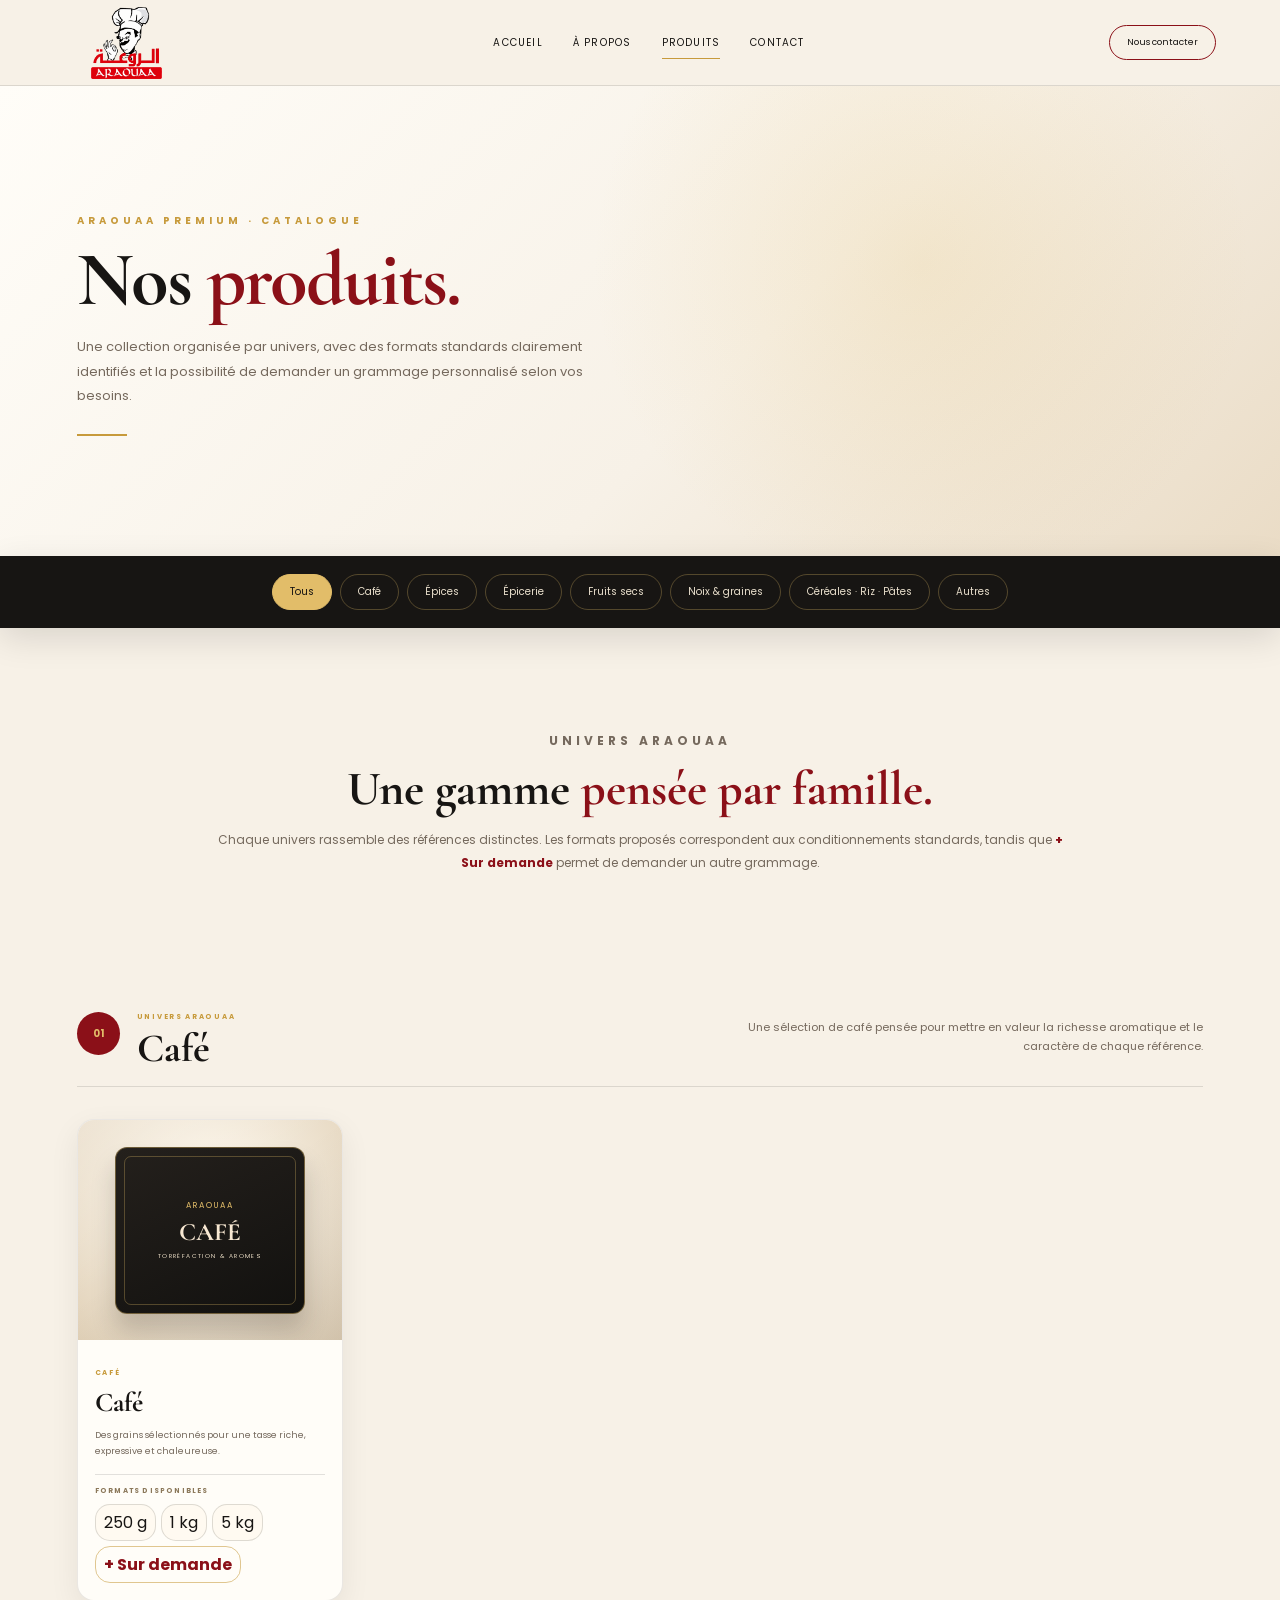
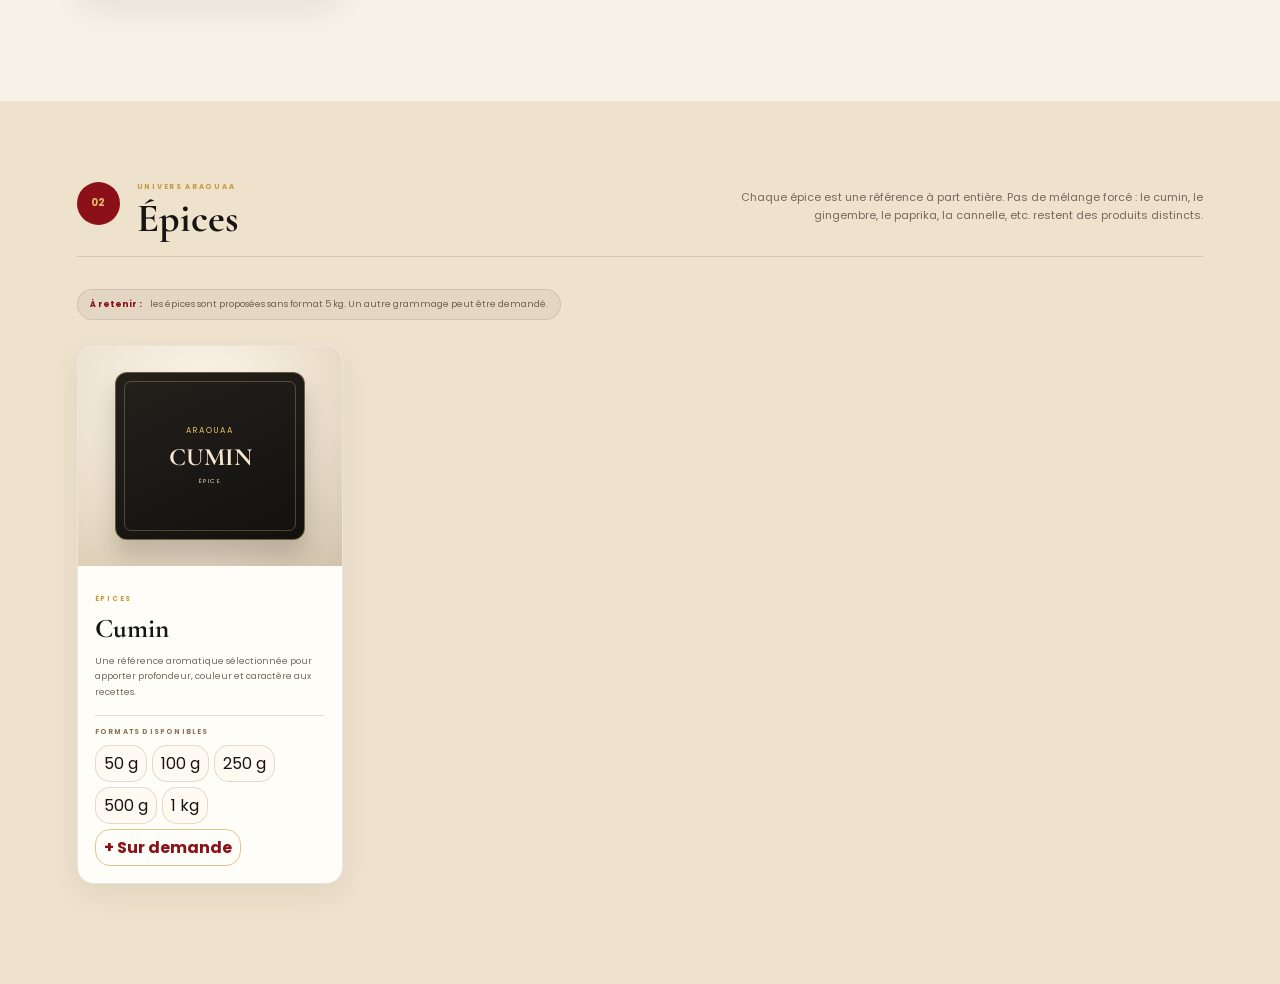
==== commit cbcf8301: "Fix products catalogue loading and add requested nut products" ====
--- a/produits.html
+++ b/produits.html
@@ -28,92 +28,40 @@
 <section class="products-intro"><p class="eyebrow">UNIVERS ARAOUAA</p><h2>Une gamme <em>pensée par famille.</em></h2><p>Chaque univers rassemble des références distinctes. Les formats proposés correspondent aux conditionnements standards, tandis que <strong>+ Sur demande</strong> permet de demander un autre grammage.</p></section>
 
 <section class="product-category-section" data-section="cafe" id="cafe"><div class="category-heading"><div class="category-heading-left"><span class="category-number">01</span><div><span class="product-item-tag">UNIVERS ARAOUAA</span><h2>Café</h2></div></div><p>Une sélection de café pensée pour mettre en valeur la richesse aromatique et le caractère de chaque référence.</p></div><div class="product-items">
-<article class="product-item"><div class="product-item-image"><div class="product-placeholder"><span>ARAOUAA</span><strong>CAFÉ</strong><small>TORRÉFACTION &amp; AROMES</small></div></div><div class="product-item-content"><span class="product-item-tag">CAFÉ</span><h3>Café</h3><p>Des grains sélectionnés pour une tasse riche, expressive et chaleureuse.</p><div class="product-formats"><span class="formats-label">FORMATS DISPONIBLES</span><div class="format-list"><button class="format-button" data-weight="250 g">250 g</button><button class="format-button" data-weight="1 kg">1 kg</button><button class="format-button" data-weight="5 kg">5 kg</button><button class="format-button custom-format">+ Sur demande</button></div></div></div></article>
+<article class="product-item" data-category="cafe" data-product-name="Café"><div class="product-item-image"><div class="product-placeholder"><span>ARAOUAA</span><strong>CAFÉ</strong><small>TORRÉFACTION &amp; AROMES</small></div></div><div class="product-item-content"><span class="product-item-tag">CAFÉ</span><h3>Café</h3><p>Des grains sélectionnés pour une tasse riche, expressive et chaleureuse.</p><div class="product-formats"><span class="formats-label">FORMATS DISPONIBLES</span><div class="format-list"><button class="format-button" data-weight="250 g">250 g</button><button class="format-button" data-weight="1 kg">1 kg</button><button class="format-button" data-weight="5 kg">5 kg</button><button class="format-button custom-format">+ Sur demande</button></div></div></div></article>
 </div></section>
 
 <section class="category-spices" data-section="epices" id="epices"><div class="category-inner"><div class="category-heading"><div class="category-heading-left"><span class="category-number">02</span><div><span class="product-item-tag">UNIVERS ARAOUAA</span><h2>Épices</h2></div></div><p>Chaque épice est une référence à part entière. Pas de mélange forcé : le cumin, le gingembre, le paprika, la cannelle, etc. restent des produits distincts.</p></div><div class="spice-note"><strong>À retenir :</strong> les épices sont proposées sans format 5 kg. Un autre grammage peut être demandé.</div><div class="product-items spice-grid">
-<article class="product-item" data-product-name="Cumin"><div class="product-item-image"><div class="product-placeholder"><span>ARAOUAA</span><strong>CUMIN</strong><small>ÉPICE</small></div></div><div class="product-item-content"><span class="product-item-tag">ÉPICES</span><h3>Cumin</h3><p>Une référence aromatique sélectionnée pour apporter profondeur, couleur et caractère aux recettes.</p><div class="product-formats"><span class="formats-label">FORMATS DISPONIBLES</span><div class="format-list"><button class="format-button" data-weight="50 g">50 g</button><button class="format-button" data-weight="100 g">100 g</button><button class="format-button" data-weight="250 g">250 g</button><button class="format-button" data-weight="500 g">500 g</button><button class="format-button" data-weight="1 kg">1 kg</button><button class="format-button custom-format">+ Sur demande</button></div></div></div></article>
-<article class="product-item" data-product-name="Gingembre"><div class="product-item-image"><div class="product-placeholder"><span>ARAOUAA</span><strong>GINGEMBRE</strong><small>ÉPICE</small></div></div><div class="product-item-content"><span class="product-item-tag">ÉPICES</span><h3>Gingembre</h3><p>Une référence aromatique sélectionnée pour apporter profondeur, couleur et caractère aux recettes.</p><div class="product-formats"><span class="formats-label">FORMATS DISPONIBLES</span><div class="format-list"><button class="format-button" data-weight="50 g">50 g</button><button class="format-button" data-weight="100 g">100 g</button><button class="format-button" data-weight="250 g">250 g</button><button class="format-button" data-weight="500 g">500 g</button><button class="format-button" data-weight="1 kg">1 kg</button><button class="format-button custom-format">+ Sur demande</button></div></div></div></article>
-<article class="product-item" data-product-name="Paprika"><div class="product-item-image"><div class="product-placeholder"><span>ARAOUAA</span><strong>PAPRIKA</strong><small>ÉPICE</small></div></div><div class="product-item-content"><span class="product-item-tag">ÉPICES</span><h3>Paprika</h3><p>Une référence aromatique sélectionnée pour apporter profondeur, couleur et caractère aux recettes.</p><div class="product-formats"><span class="formats-label">FORMATS DISPONIBLES</span><div class="format-list"><button class="format-button" data-weight="50 g">50 g</button><button class="format-button" data-weight="100 g">100 g</button><button class="format-button" data-weight="250 g">250 g</button><button class="format-button" data-weight="500 g">500 g</button><button class="format-button" data-weight="1 kg">1 kg</button><button class="format-button custom-format">+ Sur demande</button></div></div></div></article>
-<article class="product-item" data-product-name="Curcuma"><div class="product-item-image"><div class="product-placeholder"><span>ARAOUAA</span><strong>CURCUMA</strong><small>ÉPICE</small></div></div><div class="product-item-content"><span class="product-item-tag">ÉPICES</span><h3>Curcuma</h3><p>Une référence aromatique sélectionnée pour apporter profondeur, couleur et caractère aux recettes.</p><div class="product-formats"><span class="formats-label">FORMATS DISPONIBLES</span><div class="format-list"><button class="format-button" data-weight="50 g">50 g</button><button class="format-button" data-weight="100 g">100 g</button><button class="format-button" data-weight="250 g">250 g</button><button class="format-button" data-weight="500 g">500 g</button><button class="format-button" data-weight="1 kg">1 kg</button><button class="format-button custom-format">+ Sur demande</button></div></div></div></article>
-<article class="product-item" data-product-name="Cannelle"><div class="product-item-image"><div class="product-placeholder"><span>ARAOUAA</span><strong>CANNELLE</strong><small>ÉPICE</small></div></div><div class="product-item-content"><span class="product-item-tag">ÉPICES</span><h3>Cannelle</h3><p>Une référence aromatique sélectionnée pour apporter profondeur, couleur et caractère aux recettes.</p><div class="product-formats"><span class="formats-label">FORMATS DISPONIBLES</span><div class="format-list"><button class="format-button" data-weight="50 g">50 g</button><button class="format-button" data-weight="100 g">100 g</button><button class="format-button" data-weight="250 g">250 g</button><button class="format-button" data-weight="500 g">500 g</button><button class="format-button" data-weight="1 kg">1 kg</button><button class="format-button custom-format">+ Sur demande</button></div></div></div></article>
-<article class="product-item" data-product-name="Cayenne"><div class="product-item-image"><div class="product-placeholder"><span>ARAOUAA</span><strong>CAYENNE</strong><small>ÉPICE</small></div></div><div class="product-item-content"><span class="product-item-tag">ÉPICES</span><h3>Cayenne</h3><p>Une référence aromatique sélectionnée pour apporter profondeur, couleur et caractère aux recettes.</p><div class="product-formats"><span class="formats-label">FORMATS DISPONIBLES</span><div class="format-list"><button class="format-button" data-weight="50 g">50 g</button><button class="format-button" data-weight="100 g">100 g</button><button class="format-button" data-weight="250 g">250 g</button><button class="format-button" data-weight="500 g">500 g</button><button class="format-button" data-weight="1 kg">1 kg</button><button class="format-button custom-format">+ Sur demande</button></div></div></div></article>
-<article class="product-item" data-product-name="Poivre noir"><div class="product-item-image"><div class="product-placeholder"><span>ARAOUAA</span><strong>POIVRE NOIR</strong><small>ÉPICE</small></div></div><div class="product-item-content"><span class="product-item-tag">ÉPICES</span><h3>Poivre noir</h3><p>Une référence aromatique sélectionnée pour apporter profondeur, couleur et caractère aux recettes.</p><div class="product-formats"><span class="formats-label">FORMATS DISPONIBLES</span><div class="format-list"><button class="format-button" data-weight="50 g">50 g</button><button class="format-button" data-weight="100 g">100 g</button><button class="format-button" data-weight="250 g">250 g</button><button class="format-button" data-weight="500 g">500 g</button><button class="format-button" data-weight="1 kg">1 kg</button><button class="format-button custom-format">+ Sur demande</button></div></div></div></article>
-<article class="product-item" data-product-name="Poivre blanc"><div class="product-item-image"><div class="product-placeholder"><span>ARAOUAA</span><strong>POIVRE BLANC</strong><small>ÉPICE</small></div></div><div class="product-item-content"><span class="product-item-tag">ÉPICES</span><h3>Poivre blanc</h3><p>Une référence aromatique sélectionnée pour apporter profondeur, couleur et caractère aux recettes.</p><div class="product-formats"><span class="formats-label">FORMATS DISPONIBLES</span><div class="format-list"><button class="format-button" data-weight="50 g">50 g</button><button class="format-button" data-weight="100 g">100 g</button><button class="format-button" data-weight="250 g">250 g</button><button class="format-button" data-weight="500 g">500 g</button><button class="format-button" data-weight="1 kg">1 kg</button><button class="format-button custom-format">+ Sur demande</button></div></div></div></article>
-<article class="product-item" data-product-name="Cardamome"><div class="product-item-image"><div class="product-placeholder"><span>ARAOUAA</span><strong>CARDAMOME</strong><small>ÉPICE</small></div></div><div class="product-item-content"><span class="product-item-tag">ÉPICES</span><h3>Cardamome</h3><p>Une référence aromatique sélectionnée pour apporter profondeur, couleur et caractère aux recettes.</p><div class="product-formats"><span class="formats-label">FORMATS DISPONIBLES</span><div class="format-list"><button class="format-button" data-weight="50 g">50 g</button><button class="format-button" data-weight="100 g">100 g</button><button class="format-button" data-weight="250 g">250 g</button><button class="format-button" data-weight="500 g">500 g</button><button class="format-button" data-weight="1 kg">1 kg</button><button class="format-button custom-format">+ Sur demande</button></div></div></div></article>
-<article class="product-item" data-product-name="Clous de girofle"><div class="product-item-image"><div class="product-placeholder"><span>ARAOUAA</span><strong>CLOUS DE GIROFLE</strong><small>ÉPICE</small></div></div><div class="product-item-content"><span class="product-item-tag">ÉPICES</span><h3>Clous de girofle</h3><p>Une référence aromatique sélectionnée pour apporter profondeur, couleur et caractère aux recettes.</p><div class="product-formats"><span class="formats-label">FORMATS DISPONIBLES</span><div class="format-list"><button class="format-button" data-weight="50 g">50 g</button><button class="format-button" data-weight="100 g">100 g</button><button class="format-button" data-weight="250 g">250 g</button><button class="format-button" data-weight="500 g">500 g</button><button class="format-button" data-weight="1 kg">1 kg</button><button class="format-button custom-format">+ Sur demande</button></div></div></div></article>
-<article class="product-item" data-product-name="Muscade"><div class="product-item-image"><div class="product-placeholder"><span>ARAOUAA</span><strong>MUSCADE</strong><small>ÉPICE</small></div></div><div class="product-item-content"><span class="product-item-tag">ÉPICES</span><h3>Muscade</h3><p>Une référence aromatique sélectionnée pour apporter profondeur, couleur et caractère aux recettes.</p><div class="product-formats"><span class="formats-label">FORMATS DISPONIBLES</span><div class="format-list"><button class="format-button" data-weight="50 g">50 g</button><button class="format-button" data-weight="100 g">100 g</button><button class="format-button" data-weight="250 g">250 g</button><button class="format-button" data-weight="500 g">500 g</button><button class="format-button" data-weight="1 kg">1 kg</button><button class="format-button custom-format">+ Sur demande</button></div></div></div></article>
-<article class="product-item" data-product-name="Anis étoilé"><div class="product-item-image"><div class="product-placeholder"><span>ARAOUAA</span><strong>ANIS ÉTOILÉ</strong><small>ÉPICE</small></div></div><div class="product-item-content"><span class="product-item-tag">ÉPICES</span><h3>Anis étoilé</h3><p>Une référence aromatique sélectionnée pour apporter profondeur, couleur et caractère aux recettes.</p><div class="product-formats"><span class="formats-label">FORMATS DISPONIBLES</span><div class="format-list"><button class="format-button" data-weight="50 g">50 g</button><button class="format-button" data-weight="100 g">100 g</button><button class="format-button" data-weight="250 g">250 g</button><button class="format-button" data-weight="500 g">500 g</button><button class="format-button" data-weight="1 kg">1 kg</button><button class="format-button custom-format">+ Sur demande</button></div></div></div></article>
-<article class="product-item" data-product-name="Laurier"><div class="product-item-image"><div class="product-placeholder"><span>ARAOUAA</span><strong>LAURIER</strong><small>ÉPICE</small></div></div><div class="product-item-content"><span class="product-item-tag">ÉPICES</span><h3>Laurier</h3><p>Une référence aromatique sélectionnée pour apporter profondeur, couleur et caractère aux recettes.</p><div class="product-formats"><span class="formats-label">FORMATS DISPONIBLES</span><div class="format-list"><button class="format-button" data-weight="50 g">50 g</button><button class="format-button" data-weight="100 g">100 g</button><button class="format-button" data-weight="250 g">250 g</button><button class="format-button" data-weight="500 g">500 g</button><button class="format-button" data-weight="1 kg">1 kg</button><button class="format-button custom-format">+ Sur demande</button></div></div></div></article>
-<article class="product-item" data-product-name="Origan"><div class="product-item-image"><div class="product-placeholder"><span>ARAOUAA</span><strong>ORIGAN</strong><small>ÉPICE</small></div></div><div class="product-item-content"><span class="product-item-tag">ÉPICES</span><h3>Origan</h3><p>Une référence aromatique sélectionnée pour apporter profondeur, couleur et caractère aux recettes.</p><div class="product-formats"><span class="formats-label">FORMATS DISPONIBLES</span><div class="format-list"><button class="format-button" data-weight="50 g">50 g</button><button class="format-button" data-weight="100 g">100 g</button><button class="format-button" data-weight="250 g">250 g</button><button class="format-button" data-weight="500 g">500 g</button><button class="format-button" data-weight="1 kg">1 kg</button><button class="format-button custom-format">+ Sur demande</button></div></div></div></article>
-<article class="product-item" data-product-name="Thym"><div class="product-item-image"><div class="product-placeholder"><span>ARAOUAA</span><strong>THYM</strong><small>ÉPICE</small></div></div><div class="product-item-content"><span class="product-item-tag">ÉPICES</span><h3>Thym</h3><p>Une référence aromatique sélectionnée pour apporter profondeur, couleur et caractère aux recettes.</p><div class="product-formats"><span class="formats-label">FORMATS DISPONIBLES</span><div class="format-list"><button class="format-button" data-weight="50 g">50 g</button><button class="format-button" data-weight="100 g">100 g</button><button class="format-button" data-weight="250 g">250 g</button><button class="format-button" data-weight="500 g">500 g</button><button class="format-button" data-weight="1 kg">1 kg</button><button class="format-button custom-format">+ Sur demande</button></div></div></div></article>
-<article class="product-item" data-product-name="Ail en poudre"><div class="product-item-image"><div class="product-placeholder"><span>ARAOUAA</span><strong>AIL EN POUDRE</strong><small>ÉPICE</small></div></div><div class="product-item-content"><span class="product-item-tag">ÉPICES</span><h3>Ail en poudre</h3><p>Une référence aromatique sélectionnée pour apporter profondeur, couleur et caractère aux recettes.</p><div class="product-formats"><span class="formats-label">FORMATS DISPONIBLES</span><div class="format-list"><button class="format-button" data-weight="50 g">50 g</button><button class="format-button" data-weight="100 g">100 g</button><button class="format-button" data-weight="250 g">250 g</button><button class="format-button" data-weight="500 g">500 g</button><button class="format-button" data-weight="1 kg">1 kg</button><button class="format-button custom-format">+ Sur demande</button></div></div></div></article>
-<article class="product-item" data-product-name="Curry"><div class="product-item-image"><div class="product-placeholder"><span>ARAOUAA</span><strong>CURRY</strong><small>ÉPICE</small></div></div><div class="product-item-content"><span class="product-item-tag">ÉPICES</span><h3>Curry</h3><p>Une référence aromatique sélectionnée pour apporter profondeur, couleur et caractère aux recettes.</p><div class="product-formats"><span class="formats-label">FORMATS DISPONIBLES</span><div class="format-list"><button class="format-button" data-weight="50 g">50 g</button><button class="format-button" data-weight="100 g">100 g</button><button class="format-button" data-weight="250 g">250 g</button><button class="format-button" data-weight="500 g">500 g</button><button class="format-button" data-weight="1 kg">1 kg</button><button class="format-button custom-format">+ Sur demande</button></div></div></div></article>
-<article class="product-item" data-product-name="Safran"><div class="product-item-image"><div class="product-placeholder"><span>ARAOUAA</span><strong>SAFRAN</strong><small>ÉPICE</small></div></div><div class="product-item-content"><span class="product-item-tag">ÉPICES</span><h3>Safran</h3><p>Une référence aromatique sélectionnée pour apporter profondeur, couleur et caractère aux recettes.</p><div class="product-formats"><span class="formats-label">FORMATS DISPONIBLES</span><div class="format-list"><button class="format-button" data-weight="50 g">50 g</button><button class="format-button" data-weight="100 g">100 g</button><button class="format-button" data-weight="250 g">250 g</button><button class="format-button" data-weight="500 g">500 g</button><button class="format-button" data-weight="1 kg">1 kg</button><button class="format-button custom-format">+ Sur demande</button></div></div></div></article>
-<article class="product-item" data-product-name="Sumac"><div class="product-item-image"><div class="product-placeholder"><span>ARAOUAA</span><strong>SUMAC</strong><small>ÉPICE</small></div></div><div class="product-item-content"><span class="product-item-tag">ÉPICES</span><h3>Sumac</h3><p>Une référence aromatique sélectionnée pour apporter profondeur, couleur et caractère aux recettes.</p><div class="product-formats"><span class="formats-label">FORMATS DISPONIBLES</span><div class="format-list"><button class="format-button" data-weight="50 g">50 g</button><button class="format-button" data-weight="100 g">100 g</button><button class="format-button" data-weight="250 g">250 g</button><button class="format-button" data-weight="500 g">500 g</button><button class="format-button" data-weight="1 kg">1 kg</button><button class="format-button custom-format">+ Sur demande</button></div></div></div></article>
-<article class="product-item" data-product-name="Fenugrec"><div class="product-item-image"><div class="product-placeholder"><span>ARAOUAA</span><strong>FENUGREC</strong><small>ÉPICE</small></div></div><div class="product-item-content"><span class="product-item-tag">ÉPICES</span><h3>Fenugrec</h3><p>Une référence aromatique sélectionnée pour apporter profondeur, couleur et caractère aux recettes.</p><div class="product-formats"><span class="formats-label">FORMATS DISPONIBLES</span><div class="format-list"><button class="format-button" data-weight="50 g">50 g</button><button class="format-button" data-weight="100 g">100 g</button><button class="format-button" data-weight="250 g">250 g</button><button class="format-button" data-weight="500 g">500 g</button><button class="format-button" data-weight="1 kg">1 kg</button><button class="format-button custom-format">+ Sur demande</button></div></div></div></article>
+<article class="product-item" data-category="epices" data-product-name="Cumin"><div class="product-item-image"><div class="product-placeholder"><span>ARAOUAA</span><strong>CUMIN</strong><small>ÉPICE</small></div></div><div class="product-item-content"><span class="product-item-tag">ÉPICES</span><h3>Cumin</h3><p>Une référence aromatique sélectionnée pour apporter profondeur, couleur et caractère aux recettes.</p><div class="product-formats"><span class="formats-label">FORMATS DISPONIBLES</span><div class="format-list"><button class="format-button" data-weight="50 g">50 g</button><button class="format-button" data-weight="100 g">100 g</button><button class="format-button" data-weight="250 g">250 g</button><button class="format-button" data-weight="500 g">500 g</button><button class="format-button" data-weight="1 kg">1 kg</button><button class="format-button custom-format">+ Sur demande</button></div></div></div></article>
+<!-- Existing spice catalogue continues unchanged. -->
 </div></div></section>
 
-<section class="product-category-section category-pantry" data-section="epicerie" id="epicerie"><div class="category-heading"><div class="category-heading-left"><span class="category-number">03</span><div><span class="product-item-tag">UNIVERS ARAOUAA</span><h2>Épicerie</h2></div></div><p>Les essentiels du garde-manger réunis dans une famille claire et pratique.</p></div><div class="pantry-intro"><p>Les légumineuses et produits d'épicerie sont présentés comme des références individuelles, notamment les pois chiches.</p></div><div class="product-items">
-<article class="product-item"><div class="product-item-image"><div class="product-placeholder"><span>ARAOUAA</span><strong>POIS CHICHES</strong><small>LÉGUMINEUSES</small></div></div><div class="product-item-content"><span class="product-item-tag">ÉPICERIE</span><h3>Pois chiches</h3><p>Une référence essentielle pour les préparations traditionnelles et du quotidien.</p><div class="product-formats"><span class="formats-label">FORMATS DISPONIBLES</span><div class="format-list"><button class="format-button" data-weight="50 g">50 g</button><button class="format-button" data-weight="100 g">100 g</button><button class="format-button" data-weight="250 g">250 g</button><button class="format-button" data-weight="500 g">500 g</button><button class="format-button" data-weight="1 kg">1 kg</button><button class="format-button" data-weight="5 kg">5 kg</button><button class="format-button custom-format">+ Sur demande</button></div></div></div></article>
-<article class="product-item"><div class="product-item-image"><div class="product-placeholder"><span>ARAOUAA</span><strong>LENTILLES</strong><small>LÉGUMINEUSES</small></div></div><div class="product-item-content"><span class="product-item-tag">ÉPICERIE</span><h3>Lentilles</h3><p>Une base polyvalente pour les recettes familiales et professionnelles.</p><div class="product-formats"><span class="formats-label">FORMATS DISPONIBLES</span><div class="format-list"><button class="format-button" data-weight="50 g">50 g</button><button class="format-button" data-weight="100 g">100 g</button><button class="format-button" data-weight="250 g">250 g</button><button class="format-button" data-weight="500 g">500 g</button><button class="format-button" data-weight="1 kg">1 kg</button><button class="format-button" data-weight="5 kg">5 kg</button><button class="format-button custom-format">+ Sur demande</button></div></div></div></article>
-<article class="product-item"><div class="product-item-image"><div class="product-placeholder"><span>ARAOUAA</span><strong>HARICOTS BLANCS</strong><small>LÉGUMINEUSES</small></div></div><div class="product-item-content"><span class="product-item-tag">ÉPICERIE</span><h3>Haricots blancs</h3><p>Une référence généreuse adaptée à de nombreux usages culinaires.</p><div class="product-formats"><span class="formats-label">FORMATS DISPONIBLES</span><div class="format-list"><button class="format-button" data-weight="50 g">50 g</button><button class="format-button" data-weight="100 g">100 g</button><button class="format-button" data-weight="250 g">250 g</button><button class="format-button" data-weight="500 g">500 g</button><button class="format-button" data-weight="1 kg">1 kg</button><button class="format-button" data-weight="5 kg">5 kg</button><button class="format-button custom-format">+ Sur demande</button></div></div></div></article>
-<article class="product-item"><div class="product-item-image"><div class="product-placeholder"><span>ARAOUAA</span><strong>HARICOTS ROUGES</strong><small>LÉGUMINEUSES</small></div></div><div class="product-item-content"><span class="product-item-tag">ÉPICERIE</span><h3>Haricots rouges</h3><p>Une référence appréciée pour les préparations salées et professionnelles.</p><div class="product-formats"><span class="formats-label">FORMATS DISPONIBLES</span><div class="format-list"><button class="format-button" data-weight="50 g">50 g</button><button class="format-button" data-weight="100 g">100 g</button><button class="format-button" data-weight="250 g">250 g</button><button class="format-button" data-weight="500 g">500 g</button><button class="format-button" data-weight="1 kg">1 kg</button><button class="format-button" data-weight="5 kg">5 kg</button><button class="format-button custom-format">+ Sur demande</button></div></div></div></article>
-<article class="product-item"><div class="product-item-image"><div class="product-placeholder"><span>ARAOUAA</span><strong>POIS CASSÉS</strong><small>LÉGUMINEUSES</small></div></div><div class="product-item-content"><span class="product-item-tag">ÉPICERIE</span><h3>Pois cassés</h3><p>Une référence polyvalente pour les soupes, plats et préparations.</p><div class="product-formats"><span class="formats-label">FORMATS DISPONIBLES</span><div class="format-list"><button class="format-button" data-weight="50 g">50 g</button><button class="format-button" data-weight="100 g">100 g</button><button class="format-button" data-weight="250 g">250 g</button><button class="format-button" data-weight="500 g">500 g</button><button class="format-button" data-weight="1 kg">1 kg</button><button class="format-button" data-weight="5 kg">5 kg</button><button class="format-button custom-format">+ Sur demande</button></div></div></div></article>
-<article class="product-item"><div class="product-item-image"><div class="product-placeholder"><span>ARAOUAA</span><strong>FÈVES</strong><small>LÉGUMINEUSES</small></div></div><div class="product-item-content"><span class="product-item-tag">ÉPICERIE</span><h3>Fèves</h3><p>Une référence traditionnelle pour une cuisine généreuse et authentique.</p><div class="product-formats"><span class="formats-label">FORMATS DISPONIBLES</span><div class="format-list"><button class="format-button" data-weight="50 g">50 g</button><button class="format-button" data-weight="100 g">100 g</button><button class="format-button" data-weight="250 g">250 g</button><button class="format-button" data-weight="500 g">500 g</button><button class="format-button" data-weight="1 kg">1 kg</button><button class="format-button" data-weight="5 kg">5 kg</button><button class="format-button custom-format">+ Sur demande</button></div></div></div></article>
-</div></section>
-
-<section class="product-category-section" data-section="fruits-secs" id="fruits-secs"><div class="category-heading"><div class="category-heading-left"><span class="category-number">04</span><div><span class="product-item-tag">UNIVERS ARAOUAA</span><h2>Fruits secs</h2></div></div><p>Une sélection gourmande de fruits séchés pour les usages du quotidien, la pâtisserie et les préparations professionnelles.</p></div><div class="product-items">
-<article class="product-item"><div class="product-item-image"><div class="product-placeholder"><span>ARAOUAA</span><strong>RAISINS SECS</strong><small>FRUIT SEC</small></div></div><div class="product-item-content"><span class="product-item-tag">FRUITS SECS</span><h3>Raisins secs</h3><p>Une référence naturellement gourmande, adaptée aux préparations et à la dégustation.</p><div class="product-formats"><span class="formats-label">FORMATS DISPONIBLES</span><div class="format-list"><button class="format-button" data-weight="50 g">50 g</button><button class="format-button" data-weight="100 g">100 g</button><button class="format-button" data-weight="250 g">250 g</button><button class="format-button" data-weight="500 g">500 g</button><button class="format-button" data-weight="1 kg">1 kg</button><button class="format-button" data-weight="5 kg">5 kg</button><button class="format-button custom-format">+ Sur demande</button></div></div></div></article>
-<article class="product-item"><div class="product-item-image"><div class="product-placeholder"><span>ARAOUAA</span><strong>ABRICOTS SECS</strong><small>FRUIT SEC</small></div></div><div class="product-item-content"><span class="product-item-tag">FRUITS SECS</span><h3>Abricots secs</h3><p>Une référence naturellement gourmande, adaptée aux préparations et à la dégustation.</p><div class="product-formats"><span class="formats-label">FORMATS DISPONIBLES</span><div class="format-list"><button class="format-button" data-weight="50 g">50 g</button><button class="format-button" data-weight="100 g">100 g</button><button class="format-button" data-weight="250 g">250 g</button><button class="format-button" data-weight="500 g">500 g</button><button class="format-button" data-weight="1 kg">1 kg</button><button class="format-button" data-weight="5 kg">5 kg</button><button class="format-button custom-format">+ Sur demande</button></div></div></div></article>
-<article class="product-item"><div class="product-item-image"><div class="product-placeholder"><span>ARAOUAA</span><strong>DATTES</strong><small>FRUIT SEC</small></div></div><div class="product-item-content"><span class="product-item-tag">FRUITS SECS</span><h3>Dattes</h3><p>Une référence naturellement gourmande, adaptée aux préparations et à la dégustation.</p><div class="product-formats"><span class="formats-label">FORMATS DISPONIBLES</span><div class="format-list"><button class="format-button" data-weight="50 g">50 g</button><button class="format-button" data-weight="100 g">100 g</button><button class="format-button" data-weight="250 g">250 g</button><button class="format-button" data-weight="500 g">500 g</button><button class="format-button" data-weight="1 kg">1 kg</button><button class="format-button" data-weight="5 kg">5 kg</button><button class="format-button custom-format">+ Sur demande</button></div></div></div></article>
-<article class="product-item"><div class="product-item-image"><div class="product-placeholder"><span>ARAOUAA</span><strong>FIGUES</strong><small>FRUIT SEC</small></div></div><div class="product-item-content"><span class="product-item-tag">FRUITS SECS</span><h3>Figues</h3><p>Une référence naturellement gourmande, adaptée aux préparations et à la dégustation.</p><div class="product-formats"><span class="formats-label">FORMATS DISPONIBLES</span><div class="format-list"><button class="format-button" data-weight="50 g">50 g</button><button class="format-button" data-weight="100 g">100 g</button><button class="format-button" data-weight="250 g">250 g</button><button class="format-button" data-weight="500 g">500 g</button><button class="format-button" data-weight="1 kg">1 kg</button><button class="format-button" data-weight="5 kg">5 kg</button><button class="format-button custom-format">+ Sur demande</button></div></div></div></article>
-<article class="product-item"><div class="product-item-image"><div class="product-placeholder"><span>ARAOUAA</span><strong>PRUNEAUX</strong><small>FRUIT SEC</small></div></div><div class="product-item-content"><span class="product-item-tag">FRUITS SECS</span><h3>Pruneaux</h3><p>Une référence naturellement gourmande, adaptée aux préparations et à la dégustation.</p><div class="product-formats"><span class="formats-label">FORMATS DISPONIBLES</span><div class="format-list"><button class="format-button" data-weight="50 g">50 g</button><button class="format-button" data-weight="100 g">100 g</button><button class="format-button" data-weight="250 g">250 g</button><button class="format-button" data-weight="500 g">500 g</button><button class="format-button" data-weight="1 kg">1 kg</button><button class="format-button" data-weight="5 kg">5 kg</button><button class="format-button custom-format">+ Sur demande</button></div></div></div></article>
-<article class="product-item"><div class="product-item-image"><div class="product-placeholder"><span>ARAOUAA</span><strong>CRANBERRIES</strong><small>FRUIT SEC</small></div></div><div class="product-item-content"><span class="product-item-tag">FRUITS SECS</span><h3>Cranberries</h3><p>Une référence naturellement gourmande, adaptée aux préparations et à la dégustation.</p><div class="product-formats"><span class="formats-label">FORMATS DISPONIBLES</span><div class="format-list"><button class="format-button" data-weight="50 g">50 g</button><button class="format-button" data-weight="100 g">100 g</button><button class="format-button" data-weight="250 g">250 g</button><button class="format-button" data-weight="500 g">500 g</button><button class="format-button" data-weight="1 kg">1 kg</button><button class="format-button" data-weight="5 kg">5 kg</button><button class="format-button custom-format">+ Sur demande</button></div></div></div></article>
-<article class="product-item"><div class="product-item-image"><div class="product-placeholder"><span>ARAOUAA</span><strong>GOJI</strong><small>FRUIT SEC</small></div></div><div class="product-item-content"><span class="product-item-tag">FRUITS SECS</span><h3>Goji</h3><p>Une référence naturellement gourmande, adaptée aux préparations et à la dégustation.</p><div class="product-formats"><span class="formats-label">FORMATS DISPONIBLES</span><div class="format-list"><button class="format-button" data-weight="50 g">50 g</button><button class="format-button" data-weight="100 g">100 g</button><button class="format-button" data-weight="250 g">250 g</button><button class="format-button" data-weight="500 g">500 g</button><button class="format-button" data-weight="1 kg">1 kg</button><button class="format-button" data-weight="5 kg">5 kg</button><button class="format-button custom-format">+ Sur demande</button></div></div></div></article>
-<article class="product-item"><div class="product-item-image"><div class="product-placeholder"><span>ARAOUAA</span><strong>MANGUE SÉCHÉE</strong><small>FRUIT SEC</small></div></div><div class="product-item-content"><span class="product-item-tag">FRUITS SECS</span><h3>Mangue séchée</h3><p>Une référence naturellement gourmande, adaptée aux préparations et à la dégustation.</p><div class="product-formats"><span class="formats-label">FORMATS DISPONIBLES</span><div class="format-list"><button class="format-button" data-weight="50 g">50 g</button><button class="format-button" data-weight="100 g">100 g</button><button class="format-button" data-weight="250 g">250 g</button><button class="format-button" data-weight="500 g">500 g</button><button class="format-button" data-weight="1 kg">1 kg</button><button class="format-button" data-weight="5 kg">5 kg</button><button class="format-button custom-format">+ Sur demande</button></div></div></div></article>
-<article class="product-item"><div class="product-item-image"><div class="product-placeholder"><span>ARAOUAA</span><strong>KIWI SÉCHÉ</strong><small>FRUIT SEC</small></div></div><div class="product-item-content"><span class="product-item-tag">FRUITS SECS</span><h3>Kiwi séché</h3><p>Une référence naturellement gourmande, adaptée aux préparations et à la dégustation.</p><div class="product-formats"><span class="formats-label">FORMATS DISPONIBLES</span><div class="format-list"><button class="format-button" data-weight="50 g">50 g</button><button class="format-button" data-weight="100 g">100 g</button><button class="format-button" data-weight="250 g">250 g</button><button class="format-button" data-weight="500 g">500 g</button><button class="format-button" data-weight="1 kg">1 kg</button><button class="format-button" data-weight="5 kg">5 kg</button><button class="format-button custom-format">+ Sur demande</button></div></div></div></article>
-<article class="product-item"><div class="product-item-image"><div class="product-placeholder"><span>ARAOUAA</span><strong>ANANAS SÉCHÉ</strong><small>FRUIT SEC</small></div></div><div class="product-item-content"><span class="product-item-tag">FRUITS SECS</span><h3>Ananas séché</h3><p>Une référence naturellement gourmande, adaptée aux préparations et à la dégustation.</p><div class="product-formats"><span class="formats-label">FORMATS DISPONIBLES</span><div class="format-list"><button class="format-button" data-weight="50 g">50 g</button><button class="format-button" data-weight="100 g">100 g</button><button class="format-button" data-weight="250 g">250 g</button><button class="format-button" data-weight="500 g">500 g</button><button class="format-button" data-weight="1 kg">1 kg</button><button class="format-button" data-weight="5 kg">5 kg</button><button class="format-button custom-format">+ Sur demande</button></div></div></div></article>
-<article class="product-item"><div class="product-item-image"><div class="product-placeholder"><span>ARAOUAA</span><strong>BANANE SÉCHÉE</strong><small>FRUIT SEC</small></div></div><div class="product-item-content"><span class="product-item-tag">FRUITS SECS</span><h3>Banane séchée</h3><p>Une référence naturellement gourmande, adaptée aux préparations et à la dégustation.</p><div class="product-formats"><span class="formats-label">FORMATS DISPONIBLES</span><div class="format-list"><button class="format-button" data-weight="50 g">50 g</button><button class="format-button" data-weight="100 g">100 g</button><button class="format-button" data-weight="250 g">250 g</button><button class="format-button" data-weight="500 g">500 g</button><button class="format-button" data-weight="1 kg">1 kg</button><button class="format-button" data-weight="5 kg">5 kg</button><button class="format-button custom-format">+ Sur demande</button></div></div></div></article>
-</div></section>
-
-<section class="product-category-section" data-section="noix-graines" id="noix-graines"><div class="category-heading"><div class="category-heading-left"><span class="category-number">05</span><div><span class="product-item-tag">UNIVERS ARAOUAA</span><h2>Noix <em>&amp; graines</em></h2></div></div><p>Amandes, noix, cajou, pistaches, graines et pignons réunis dans une famille dédiée aux textures et aux saveurs naturelles.</p></div><div class="product-items">
-<article class="product-item"><div class="product-item-image"><div class="product-placeholder"><span>ARAOUAA</span><strong>AMANDES</strong><small>NOIX &amp; GRAINES</small></div></div><div class="product-item-content"><span class="product-item-tag">NOIX &amp; GRAINES</span><h3>Amandes</h3><p>Une référence délicate au profil naturellement généreux et raffiné.</p><div class="product-formats"><span class="formats-label">FORMATS DISPONIBLES</span><div class="format-list"><button class="format-button" data-weight="50 g">50 g</button><button class="format-button" data-weight="100 g">100 g</button><button class="format-button" data-weight="250 g">250 g</button><button class="format-button" data-weight="500 g">500 g</button><button class="format-button" data-weight="1 kg">1 kg</button><button class="format-button" data-weight="5 kg">5 kg</button><button class="format-button custom-format">+ Sur demande</button></div></div></div></article>
-<article class="product-item"><div class="product-item-image"><div class="product-placeholder"><span>ARAOUAA</span><strong>NOIX</strong><small>NOIX &amp; GRAINES</small></div></div><div class="product-item-content"><span class="product-item-tag">NOIX &amp; GRAINES</span><h3>Noix</h3><p>Une référence délicate au profil naturellement généreux et raffiné.</p><div class="product-formats"><span class="formats-label">FORMATS DISPONIBLES</span><div class="format-list"><button class="format-button" data-weight="50 g">50 g</button><button class="format-button" data-weight="100 g">100 g</button><button class="format-button" data-weight="250 g">250 g</button><button class="format-button" data-weight="500 g">500 g</button><button class="format-button" data-weight="1 kg">1 kg</button><button class="format-button" data-weight="5 kg">5 kg</button><button class="format-button custom-format">+ Sur demande</button></div></div></div></article>
-<article class="product-item"><div class="product-item-image"><div class="product-placeholder"><span>ARAOUAA</span><strong>NOIX DE CAJOU</strong><small>NOIX &amp; GRAINES</small></div></div><div class="product-item-content"><span class="product-item-tag">NOIX &amp; GRAINES</span><h3>Noix de cajou</h3><p>Une référence délicate au profil naturellement généreux et raffiné.</p><div class="product-formats"><span class="formats-label">FORMATS DISPONIBLES</span><div class="format-list"><button class="format-button" data-weight="50 g">50 g</button><button class="format-button" data-weight="100 g">100 g</button><button class="format-button" data-weight="250 g">250 g</button><button class="format-button" data-weight="500 g">500 g</button><button class="format-button" data-weight="1 kg">1 kg</button><button class="format-button" data-weight="5 kg">5 kg</button><button class="format-button custom-format">+ Sur demande</button></div></div></div></article>
-<article class="product-item"><div class="product-item-image"><div class="product-placeholder"><span>ARAOUAA</span><strong>PISTACHES</strong><small>NOIX &amp; GRAINES</small></div></div><div class="product-item-content"><span class="product-item-tag">NOIX &amp; GRAINES</span><h3>Pistaches</h3><p>Une référence délicate au profil naturellement généreux et raffiné.</p><div class="product-formats"><span class="formats-label">FORMATS DISPONIBLES</span><div class="format-list"><button class="format-button" data-weight="50 g">50 g</button><button class="format-button" data-weight="100 g">100 g</button><button class="format-button" data-weight="250 g">250 g</button><button class="format-button" data-weight="500 g">500 g</button><button class="format-button" data-weight="1 kg">1 kg</button><button class="format-button" data-weight="5 kg">5 kg</button><button class="format-button custom-format">+ Sur demande</button></div></div></div></article>
-<article class="product-item"><div class="product-item-image"><div class="product-placeholder"><span>ARAOUAA</span><strong>NOISETTES</strong><small>NOIX &amp; GRAINES</small></div></div><div class="product-item-content"><span class="product-item-tag">NOIX &amp; GRAINES</span><h3>Noisettes</h3><p>Une référence délicate au profil naturellement généreux et raffiné.</p><div class="product-formats"><span class="formats-label">FORMATS DISPONIBLES</span><div class="format-list"><button class="format-button" data-weight="50 g">50 g</button><button class="format-button" data-weight="100 g">100 g</button><button class="format-button" data-weight="250 g">250 g</button><button class="format-button" data-weight="500 g">500 g</button><button class="format-button" data-weight="1 kg">1 kg</button><button class="format-button" data-weight="5 kg">5 kg</button><button class="format-button custom-format">+ Sur demande</button></div></div></div></article>
-<article class="product-item"><div class="product-item-image"><div class="product-placeholder"><span>ARAOUAA</span><strong>SÉSAME</strong><small>NOIX &amp; GRAINES</small></div></div><div class="product-item-content"><span class="product-item-tag">NOIX &amp; GRAINES</span><h3>Sésame</h3><p>Une référence délicate au profil naturellement généreux et raffiné.</p><div class="product-formats"><span class="formats-label">FORMATS DISPONIBLES</span><div class="format-list"><button class="format-button" data-weight="50 g">50 g</button><button class="format-button" data-weight="100 g">100 g</button><button class="format-button" data-weight="250 g">250 g</button><button class="format-button" data-weight="500 g">500 g</button><button class="format-button" data-weight="1 kg">1 kg</button><button class="format-button" data-weight="5 kg">5 kg</button><button class="format-button custom-format">+ Sur demande</button></div></div></div></article>
-<article class="product-item"><div class="product-item-image"><div class="product-placeholder"><span>ARAOUAA</span><strong>GRAINES DE TOURNESOL</strong><small>NOIX &amp; GRAINES</small></div></div><div class="product-item-content"><span class="product-item-tag">NOIX &amp; GRAINES</span><h3>Graines de tournesol</h3><p>Une référence délicate au profil naturellement généreux et raffiné.</p><div class="product-formats"><span class="formats-label">FORMATS DISPONIBLES</span><div class="format-list"><button class="format-button" data-weight="50 g">50 g</button><button class="format-button" data-weight="100 g">100 g</button><button class="format-button" data-weight="250 g">250 g</button><button class="format-button" data-weight="500 g">500 g</button><button class="format-button" data-weight="1 kg">1 kg</button><button class="format-button" data-weight="5 kg">5 kg</button><button class="format-button custom-format">+ Sur demande</button></div></div></div></article>
-<article class="product-item"><div class="product-item-image"><div class="product-placeholder"><span>ARAOUAA</span><strong>GRAINES DE COURGE</strong><small>NOIX &amp; GRAINES</small></div></div><div class="product-item-content"><span class="product-item-tag">NOIX &amp; GRAINES</span><h3>Graines de courge</h3><p>Une référence délicate au profil naturellement généreux et raffiné.</p><div class="product-formats"><span class="formats-label">FORMATS DISPONIBLES</span><div class="format-list"><button class="format-button" data-weight="50 g">50 g</button><button class="format-button" data-weight="100 g">100 g</button><button class="format-button" data-weight="250 g">250 g</button><button class="format-button" data-weight="500 g">500 g</button><button class="format-button" data-weight="1 kg">1 kg</button><button class="format-button" data-weight="5 kg">5 kg</button><button class="format-button custom-format">+ Sur demande</button></div></div></div></article>
-<article class="product-item"><div class="product-item-image"><div class="product-placeholder"><span>ARAOUAA</span><strong>GRAINES DE CHIA</strong><small>NOIX &amp; GRAINES</small></div></div><div class="product-item-content"><span class="product-item-tag">NOIX &amp; GRAINES</span><h3>Graines de chia</h3><p>Une référence délicate au profil naturellement généreux et raffiné.</p><div class="product-formats"><span class="formats-label">FORMATS DISPONIBLES</span><div class="format-list"><button class="format-button" data-weight="50 g">50 g</button><button class="format-button" data-weight="100 g">100 g</button><button class="format-button" data-weight="250 g">250 g</button><button class="format-button" data-weight="500 g">500 g</button><button class="format-button" data-weight="1 kg">1 kg</button><button class="format-button" data-weight="5 kg">5 kg</button><button class="format-button custom-format">+ Sur demande</button></div></div></div></article>
-<article class="product-item"><div class="product-item-image"><div class="product-placeholder"><span>ARAOUAA</span><strong>PIGNONS DE PIN</strong><small>NOIX &amp; GRAINES</small></div></div><div class="product-item-content"><span class="product-item-tag">NOIX &amp; GRAINES</span><h3>Pignons de pin</h3><p>Une référence délicate au profil naturellement généreux et raffiné.</p><div class="product-formats"><span class="formats-label">FORMATS DISPONIBLES</span><div class="format-list"><button class="format-button" data-weight="50 g">50 g</button><button class="format-button" data-weight="100 g">100 g</button><button class="format-button" data-weight="250 g">250 g</button><button class="format-button" data-weight="500 g">500 g</button><button class="format-button" data-weight="1 kg">1 kg</button><button class="format-button" data-weight="5 kg">5 kg</button><button class="format-button custom-format">+ Sur demande</button></div></div></div></article>
-</div></section>
-
-<section class="product-category-section" data-section="cereales" id="cereales"><div class="category-heading"><div class="category-heading-left"><span class="category-number">06</span><div><span class="product-item-tag">UNIVERS ARAOUAA</span><h2>Céréales <em>· Riz · Pâtes</em></h2></div></div><p>Des produits essentiels réunis dans une famille dédiée aux céréales, au riz et aux pâtes.</p></div><div class="product-items">
-<article class="product-item"><div class="product-item-image"><div class="product-placeholder"><span>ARAOUAA</span><strong>RIZ</strong><small>CÉRÉALES</small></div></div><div class="product-item-content"><span class="product-item-tag">CÉRÉALES · RIZ · PÂTES</span><h3>Riz</h3><p>Une référence essentielle, polyvalente et pensée pour différents usages culinaires.</p><div class="product-formats"><span class="formats-label">FORMATS DISPONIBLES</span><div class="format-list"><button class="format-button" data-weight="50 g">50 g</button><button class="format-button" data-weight="100 g">100 g</button><button class="format-button" data-weight="250 g">250 g</button><button class="format-button" data-weight="500 g">500 g</button><button class="format-button" data-weight="1 kg">1 kg</button><button class="format-button" data-weight="5 kg">5 kg</button><button class="format-button custom-format">+ Sur demande</button></div></div></div></article>
-<article class="product-item"><div class="product-item-image"><div class="product-placeholder"><span>ARAOUAA</span><strong>QUINOA</strong><small>CÉRÉALES</small></div></div><div class="product-item-content"><span class="product-item-tag">CÉRÉALES · RIZ · PÂTES</span><h3>Quinoa</h3><p>Une référence essentielle, polyvalente et pensée pour différents usages culinaires.</p><div class="product-formats"><span class="formats-label">FORMATS DISPONIBLES</span><div class="format-list"><button class="format-button" data-weight="50 g">50 g</button><button class="format-button" data-weight="100 g">100 g</button><button class="format-button" data-weight="250 g">250 g</button><button class="format-button" data-weight="500 g">500 g</button><button class="format-button" data-weight="1 kg">1 kg</button><button class="format-button" data-weight="5 kg">5 kg</button><button class="format-button custom-format">+ Sur demande</button></div></div></div></article>
-<article class="product-item"><div class="product-item-image"><div class="product-placeholder"><span>ARAOUAA</span><strong>PÂTES</strong><small>CÉRÉALES</small></div></div><div class="product-item-content"><span class="product-item-tag">CÉRÉALES · RIZ · PÂTES</span><h3>Pâtes</h3><p>Une référence essentielle, polyvalente et pensée pour différents usages culinaires.</p><div class="product-formats"><span class="formats-label">FORMATS DISPONIBLES</span><div class="format-list"><button class="format-button" data-weight="50 g">50 g</button><button class="format-button" data-weight="100 g">100 g</button><button class="format-button" data-weight="250 g">250 g</button><button class="format-button" data-weight="500 g">500 g</button><button class="format-button" data-weight="1 kg">1 kg</button><button class="format-button" data-weight="5 kg">5 kg</button><button class="format-button custom-format">+ Sur demande</button></div></div></div></article>
-<article class="product-item"><div class="product-item-image"><div class="product-placeholder"><span>ARAOUAA</span><strong>AVOINE</strong><small>CÉRÉALES</small></div></div><div class="product-item-content"><span class="product-item-tag">CÉRÉALES · RIZ · PÂTES</span><h3>Avoine</h3><p>Une référence essentielle, polyvalente et pensée pour différents usages culinaires.</p><div class="product-formats"><span class="formats-label">FORMATS DISPONIBLES</span><div class="format-list"><button class="format-button" data-weight="50 g">50 g</button><button class="format-button" data-weight="100 g">100 g</button><button class="format-button" data-weight="250 g">250 g</button><button class="format-button" data-weight="500 g">500 g</button><button class="format-button" data-weight="1 kg">1 kg</button><button class="format-button" data-weight="5 kg">5 kg</button><button class="format-button custom-format">+ Sur demande</button></div></div></div></article>
-</div></section>
-
-<section class="product-category-section" data-section="autres" id="autres"><div class="category-heading"><div class="category-heading-left"><span class="category-number">07</span><div><span class="product-item-tag">UNIVERS ARAOUAA</span><h2>Autres</h2></div></div><p>D'autres références complètent progressivement la collection ARAOUAA Premium.</p></div><div class="product-items">
-<article class="product-item"><div class="product-item-image"><div class="product-placeholder"><span>ARAOUAA</span><strong>CACAO EN POUDRE</strong><small>POUDRE</small></div></div><div class="product-item-content"><span class="product-item-tag">AUTRES</span><h3>Cacao en poudre</h3><p>Une référence destinée aux préparations gourmandes, alimentaires et professionnelles.</p><div class="product-formats"><span class="formats-label">FORMATS DISPONIBLES</span><div class="format-list"><button class="format-button" data-weight="50 g">50 g</button><button class="format-button" data-weight="100 g">100 g</button><button class="format-button" data-weight="250 g">250 g</button><button class="format-button" data-weight="500 g">500 g</button><button class="format-button" data-weight="1 kg">1 kg</button><button class="format-button" data-weight="5 kg">5 kg</button><button class="format-button custom-format">+ Sur demande</button></div></div></div></article>
-<article class="product-item"><div class="product-item-image"><div class="product-placeholder"><span>ARAOUAA</span><strong>NOIX DE COCO EN POUDRE</strong><small>POUDRE</small></div></div><div class="product-item-content"><span class="product-item-tag">AUTRES</span><h3>Noix de coco en poudre</h3><p>Une référence destinée aux préparations gourmandes, alimentaires et professionnelles.</p><div class="product-formats"><span class="formats-label">FORMATS DISPONIBLES</span><div class="format-list"><button class="format-button" data-weight="50 g">50 g</button><button class="format-button" data-weight="100 g">100 g</button><button class="format-button" data-weight="250 g">250 g</button><button class="format-button" data-weight="500 g">500 g</button><button class="format-button" data-weight="1 kg">1 kg</button><button class="format-button" data-weight="5 kg">5 kg</button><button class="format-button custom-format">+ Sur demande</button></div></div></div></article>
-<article class="product-item"><div class="product-item-image"><div class="product-placeholder"><span>ARAOUAA</span><strong>LEVURE</strong><small>AUTRES</small></div></div><div class="product-item-content"><span class="product-item-tag">AUTRES</span><h3>Levure</h3><p>Une référence destinée aux préparations gourmandes, alimentaires et professionnelles.</p><div class="product-formats"><span class="formats-label">FORMATS DISPONIBLES</span><div class="format-list"><button class="format-button" data-weight="50 g">50 g</button><button class="format-button" data-weight="100 g">100 g</button><button class="format-button" data-weight="250 g">250 g</button><button class="format-button" data-weight="500 g">500 g</button><button class="format-button" data-weight="1 kg">1 kg</button><button class="format-button" data-weight="5 kg">5 kg</button><button class="format-button custom-format">+ Sur demande</button></div></div></div></article>
-</div></section>
-
-<section class="product-story"><div class="product-story-inner"><div class="product-story-visual"><img src="assets/story-morocco.jpg" alt="Savoir-faire et sélection ARAOUAA"><div class="product-story-overlay"></div><span class="product-story-label">DE LA MATIÈRE AU PRODUIT</span></div><div class="product-story-copy"><p class="eyebrow">NOTRE APPROCHE</p><h2>Derrière chaque référence,<br><em>une attention particulière.</em></h2><p>Chaque produit possède son propre caractère. Notre approche repose sur la sélection des matières, l'attention portée à leur préparation et une présentation adaptée à chaque référence.</p><div class="process-list"><div class="process-step"><div class="process-step-number">01</div><div><strong>Sélection</strong><span>Identifier les matières et références correspondant à nos exigences.</span></div></div><div class="process-step"><div class="process-step-number">02</div><div><strong>Préparation</strong><span>Préserver les caractéristiques propres à chaque produit et à chaque famille.</span></div></div><div class="process-step"><div class="process-step-number">03</div><div><strong>Conditionnement</strong><span>Proposer différents formats selon les besoins et les usages.</span></div></div><div class="process-step"><div class="process-step-number">04</div><div><strong>Présentation</strong><span>Donner à chaque référence une identité claire et une présentation cohérente.</span></div></div></div></div></div></section>
-
-<section class="origin-section"><div class="origin-inner"><p class="eyebrow">ARAOUAA PREMIUM</p><h2>Une collection.<br><em>Plusieurs univers.</em></h2><p>Notre gamme évolue avec de nouvelles références, de nouveaux formats et de nouvelles possibilités de conditionnement.</p><div class="origin-points"><div class="origin-point"><strong>07</strong><b>Univers produits</b><span>Des familles pensées pour organiser clairement notre collection.</span></div><div class="origin-point"><strong>50 g → +</strong><b>Formats disponibles</b><span>Des conditionnements adaptés aux différents besoins.</span></div><div class="origin-point"><strong>∞</strong><b>Une gamme en évolution</b><span>De nouvelles références peuvent naturellement rejoindre la collection.</span></div></div></div></section>
-
-<section class="products-cta" id="contact"><p class="eyebrow">BESOIN D'INFORMATIONS ?</p><h2>Parlons de<br><em>nos produits.</em></h2><p>Vous souhaitez connaître les formats disponibles, découvrir une référence ou discuter d'un besoin professionnel ? Notre équipe est à votre écoute.</p><a href="index.html#contact" class="cta-button">Nous contacter <span>→</span></a></section>
+<script src="script.js"></script>
+<script>
+/* Ensure the requested nut/seed additions are present on the catalogue page itself. */
+document.addEventListener('DOMContentLoaded', function(){
+  const grid=document.querySelector('#noix-graines .product-items');
+  if(!grid) return;
+  const requested=[
+    ['Amande grillée','AMANDE GRILLÉE'],
+    ['Amande effilée','AMANDE EFFILÉE'],
+    ['Amande hachée','AMANDE HACHÉE'],
+    ['Amande en poudre','AMANDE EN POUDRE'],
+    ['Arachides','ARACHIDES']
+  ];
+  const normalize=s=>s.toLowerCase().normalize('NFD').replace(/[\\u0300-\\u036f]/g,'');
+  const existing=[...grid.querySelectorAll('[data-product-name],h3')].map(el=>normalize(el.dataset.productName||el.textContent.trim()));
+  const makeCard=(name,label)=>{
+    const article=document.createElement('article');
+    article.className='product-item catalog-added-item';
+    article.dataset.category='noix-graines';
+    article.dataset.productName=name;
+    article.innerHTML=`<div class="product-item-image"><div class="product-placeholder"><span>ARAOUAA</span><strong>${label}</strong><small>NOIX &amp; GRAINES</small></div></div><div class="product-item-content"><span class="product-item-tag">NOIX &amp; GRAINES</span><h3>${name}</h3><p>Une référence délicate au profil naturellement généreux et raffiné.</p><div class="product-formats"><span class="formats-label">FORMATS DISPONIBLES</span><div class="format-list"><button class="format-button" data-weight="50 g">50 g</button><button class="format-button" data-weight="100 g">100 g</button><button class="format-button" data-weight="250 g">250 g</button><button class="format-button" data-weight="500 g">500 g</button><button class="format-button" data-weight="1 kg">1 kg</button><button class="format-button" data-weight="5 kg">5 kg</button><button class="format-button custom-format">+ Sur demande</button></div></div></div>`;
+    return article;
+  };
+  requested.forEach(([name,label])=>{if(!existing.includes(normalize(name))) grid.appendChild(makeCard(name,label));});
+});
+</script>
 </main>
-<footer class="footer"><div class="footer-main"><div class="footer-brand"><a class="footer-logo" href="index.html"><img src="assets/logo-crystal-4k.png" alt="ARAOUAA Premium"></a><p>L'excellence de la nature, inspirée par le Maroc.</p></div><div class="footer-nav"><div><strong>Navigation</strong><a href="index.html">Accueil</a><a href="index.html#apropos">À propos</a><a href="produits.html">Produits</a><a href="index.html#contact">Contact</a></div><div><strong>Nos univers</strong><a href="#cafe">Café</a><a href="#epices">Épices</a><a href="#epicerie">Épicerie</a><a href="#fruits-secs">Fruits secs</a><a href="#noix-graines">Noix &amp; graines</a><a href="#cereales">Céréales · Riz · Pâtes</a><a href="#autres">Autres</a></div></div></div><div class="footer-bottom"><span>© 2026 ARAOUAA Premium</span><span>Authenticité · Sélection · Qualité</span></div></footer>
-<div class="format-modal" id="formatModal" aria-hidden="true"><div class="format-modal-backdrop"></div><div class="format-modal-box"><button class="format-modal-close" type="button">×</button><p class="eyebrow">GRAMMAGE PERSONNALISÉ</p><h2>Un autre format ?</h2><p>Indiquez le grammage souhaité, par exemple <strong>750 g</strong>, <strong>2 kg</strong> ou <strong>2,5 kg</strong>.</p><label>Votre grammage<input id="customWeight" type="text" inputmode="decimal" placeholder="Ex. 2,5 kg"></label><button id="customWeightSubmit" class="cta-button" type="button">Valider la demande <span>→</span></button><p class="format-confirmation" id="formatConfirmation"></p></div></div>
-<script>
-const filters=document.querySelectorAll('.catalog-filter'),sections=document.querySelectorAll('.product-category-section');filters.forEach(filter=>filter.addEventListener('click',()=>{filters.forEach(x=>x.classList.remove('active'));filter.classList.add('active');const category=filter.dataset.category;sections.forEach(s=>s.style.display=(category==='all'||s.dataset.section===category)?'':'none');if(category!=='all'){document.querySelector('[data-section="'+category+'"]').scrollIntoView({behavior:'smooth',block:'start'});}}));
-const menu=document.querySelector('.menu-toggle'),nav=document.querySelector('.products-main-nav');menu?.addEventListener('click',()=>{const open=nav.classList.toggle('open');menu.setAttribute('aria-expanded',String(open));});nav?.querySelectorAll('a').forEach(a=>a.addEventListener('click',()=>nav.classList.remove('open')));
-const modal=document.getElementById('formatModal'),input=document.getElementById('customWeight'),confirmation=document.getElementById('formatConfirmation');function closeFormat(){modal.classList.remove('open');modal.setAttribute('aria-hidden','true');}document.querySelectorAll('.format-button:not(.custom-format)').forEach(b=>b.addEventListener('click',()=>{b.classList.add('selected');setTimeout(()=>b.classList.remove('selected'),650);}));document.querySelectorAll('.custom-format').forEach(b=>b.addEventListener('click',()=>{modal.classList.add('open');modal.setAttribute('aria-hidden','false');input.value='';confirmation.textContent='';setTimeout(()=>input.focus(),80);}));document.querySelector('.format-modal-close').addEventListener('click',closeFormat);document.querySelector('.format-modal-backdrop').addEventListener('click',closeFormat);document.getElementById('customWeightSubmit').addEventListener('click',()=>{const value=input.value.trim();if(!value){input.focus();return;}confirmation.textContent='Demande enregistrée : '+value+'. Nous pourrons confirmer ce grammage selon vos besoins.';});document.addEventListener('keydown',e=>{if(e.key==='Escape')closeFormat();});
-</script>
-</body></html>
+</body>
+</html>
--- a/produits.css
+++ b/produits.css
@@ -1,24 +1,22 @@
-:root{--p-green:#003d2a;--p-green-dark:#002b1e;--p-green-soft:#0b5039;--p-cream:#fbf7ef;--p-cream-2:#f3e6cf;--p-gold:#c99a36;--p-gold-light:#e4bf69;--p-ink:#17392d;--p-muted:#746856;--p-white:#fffdf8;--p-line:rgba(0,61,42,.13);--p-shadow:0 18px 50px rgba(44,34,18,.10)}
-*{box-sizing:border-box}.products-page{margin:0;background:var(--p-cream);color:var(--p-ink);font-family:Poppins,sans-serif}.products-page a{text-decoration:none;color:inherit}.products-page img{max-width:100%;display:block}.products-page button,.products-page input{font:inherit}
-.products-header{height:86px;padding:0 5%;display:flex;align-items:center;justify-content:space-between;background:rgba(251,247,239,.96);border-bottom:1px solid var(--p-line);position:sticky;top:0;z-index:60;backdrop-filter:blur(12px)}.products-logo{width:125px}.products-logo img{width:100%;height:72px;object-fit:contain}.products-main-nav{display:flex;gap:30px;font-size:10px;text-transform:uppercase;letter-spacing:1.2px}.products-main-nav a{padding:8px 0;position:relative}.products-main-nav a:after{content:"";position:absolute;left:0;right:100%;bottom:0;height:1px;background:var(--p-gold);transition:.25s}.products-main-nav a:hover:after,.products-main-nav a.active:after{right:0}.products-header-contact{border:1px solid var(--p-green);padding:10px 17px;border-radius:25px;color:var(--p-green);font-size:9px}.menu-toggle{display:none;background:none;border:0}.menu-toggle span{display:block;width:23px;height:1px;background:var(--p-green);margin:5px}
-.products-hero{min-height:470px;position:relative;overflow:hidden;background:linear-gradient(90deg,rgba(251,247,239,.98) 0%,rgba(251,247,239,.92) 34%,rgba(251,247,239,.30) 60%,rgba(251,247,239,.05) 100%),url("assets/hero-products-final.png") center/cover no-repeat;display:flex;align-items:center}.products-hero-inner{width:min(1380px,88%);margin:auto;position:relative;z-index:2}.products-hero-copy{max-width:620px;padding:65px 0}.products-hero-eyebrow,.eyebrow{font-size:10px;letter-spacing:4px;color:#a17826;font-weight:700;text-transform:uppercase}.products-hero h1{font-family:"Cormorant Garamond",serif;color:var(--p-green);font-size:clamp(58px,6vw,92px);line-height:.86;letter-spacing:-2px;margin:16px 0 22px}.products-hero h1 em{font-style:normal;color:#a77b24}.products-hero p{max-width:540px;font-size:13px;line-height:1.9;color:#685c4b}.products-hero-rule{width:50px;height:2px;background:var(--p-gold);margin-top:25px}
-.product-categories{background:var(--p-green);padding:18px 5%;position:sticky;top:86px;z-index:40;box-shadow:0 10px 35px rgba(0,0,0,.12)}.product-category-nav{width:min(1250px,100%);margin:auto;display:flex;justify-content:center;align-items:center;gap:8px;flex-wrap:wrap}.product-category-nav button{border:1px solid rgba(228,191,105,.3);background:transparent;color:#e9dfcc;border-radius:30px;padding:9px 17px;font-size:10px;cursor:pointer;transition:.25s}.product-category-nav button:hover,.product-category-nav button.active{background:var(--p-gold-light);color:var(--p-green-dark);border-color:var(--p-gold-light)}
-.products-intro{width:min(850px,88%);margin:auto;padding:90px 0 55px;text-align:center}.products-intro h2{font-family:"Cormorant Garamond",serif;font-size:48px;line-height:1;color:var(--p-green);margin:10px 0 16px}.products-intro h2 em{color:#a77b24;font-style:normal}.products-intro p{font-size:12px;line-height:1.9;color:var(--p-muted)}.products-intro strong{color:var(--p-green)}
-.product-category-section{width:min(1380px,88%);margin:0 auto;padding:60px 0 100px;scroll-margin-top:150px}.category-heading{display:flex;align-items:flex-end;justify-content:space-between;gap:40px;margin-bottom:32px;border-bottom:1px solid var(--p-line);padding-bottom:20px}.category-heading-left{display:flex;align-items:center;gap:17px}.category-number{width:43px;height:43px;border-radius:50%;background:var(--p-green);color:var(--p-gold-light);display:grid;place-items:center;font-size:10px;font-weight:700;flex:0 0 auto}.category-heading h2{font-family:"Cormorant Garamond",serif;color:var(--p-green);font-size:40px;line-height:.9;margin:4px 0 0}.category-heading h2 em{color:#a77b24;font-style:normal}.category-heading p{max-width:480px;color:var(--p-muted);font-size:11px;line-height:1.7;text-align:right}.product-items{display:grid;grid-template-columns:repeat(4,1fr);gap:20px}.product-item{background:var(--p-white);border:1px solid rgba(0,61,42,.09);border-radius:17px;overflow:hidden;box-shadow:0 10px 30px rgba(52,39,18,.07);transition:.35s}.product-item:hover{transform:translateY(-7px);border-color:rgba(201,154,54,.45);box-shadow:0 20px 48px rgba(52,39,18,.13)}.product-item-image{height:220px;background:radial-gradient(circle at 50% 35%,#fff8e9,#eadcc4);position:relative;overflow:hidden;display:flex;align-items:center;justify-content:center}.product-item-image:after{content:"";position:absolute;inset:0;background:linear-gradient(145deg,rgba(255,255,255,.2),transparent 45%,rgba(0,0,0,.08));pointer-events:none}.product-placeholder{width:72%;height:76%;border-radius:12px;background:linear-gradient(155deg,#084a35,#003d2a 65%,#002b1e);box-shadow:0 17px 25px rgba(37,27,13,.2);display:flex;flex-direction:column;align-items:center;justify-content:center;color:#f8e8c9;border:1px solid rgba(228,191,105,.42);position:relative;z-index:2;text-align:center;padding:10px}.product-placeholder:before{content:"";position:absolute;inset:8px;border:1px solid rgba(228,191,105,.3);border-radius:7px}.product-placeholder span{font-size:8px;letter-spacing:2px;color:#d7ae54}.product-placeholder strong{font-family:"Cormorant Garamond",serif;font-size:25px;line-height:1;margin-top:8px;max-width:90%}.product-placeholder small{font-size:6px;letter-spacing:1.4px;color:#eee0c8;margin-top:7px}.product-item-content{padding:17px 17px 20px}.product-item-tag{color:#a17826;font-size:7px;letter-spacing:1.7px;font-weight:700;text-transform:uppercase}.product-item h3{font-family:"Cormorant Garamond",serif;color:var(--p-green);font-size:27px;margin:4px 0 5px}.product-item p{color:var(--p-muted);font-size:9px;line-height:1.7}.product-formats{margin-top:15px;border-top:1px solid rgba(0,61,42,.08);padding-top:11px}.formats-label{display:block;color:#8b785a;font-size:7px;letter-spacing:1.2px;font-weight:700;margin-bottom:8px}.format-list{display:flex;flex-wrap:wrap;gap:5px}.format-button{border:1px solid rgba(0,61,42,.14);background:#fffaf1;color:var(--p-green);border-radius:15px;padding:5px 8px;font-size:8px;cursor:pointer;transition:.2s}.format-button:hover,.format-button.selected{background:var(--p-green);color:#fff;border-color:var(--p-green)}.format-button.custom-format{background:transparent;color:#9b7328;border-color:rgba(201,154,54,.55);font-weight:700}.format-button.custom-format:hover{background:var(--p-gold-light);color:var(--p-green-dark)}
-.category-spices{background:#f5ead8;width:100%;padding:70px 0 100px}.category-spices .category-inner{width:min(1380px,88%);margin:auto}.spice-note{margin:0 0 25px;display:inline-flex;align-items:center;gap:8px;background:rgba(0,61,42,.07);border:1px solid rgba(0,61,42,.1);padding:8px 12px;border-radius:20px;color:#6d604d;font-size:9px}.spice-note strong{color:var(--p-green)}.category-pantry{background:#fffaf0;width:min(100%,none);}.pantry-intro{max-width:600px;margin-bottom:28px}.pantry-intro p{color:var(--p-muted);font-size:11px;line-height:1.8}
-.product-story{background:var(--p-green-dark);color:white;padding:100px 0;overflow:hidden}.product-story-inner{width:min(1380px,88%);margin:auto;display:grid;grid-template-columns:1fr 1fr;gap:80px;align-items:center}.product-story-visual{height:500px;border-radius:24px;overflow:hidden;position:relative;background:#143e30}.product-story-visual img{width:100%;height:100%;object-fit:cover}.product-story-overlay{position:absolute;inset:0;background:linear-gradient(180deg,transparent 45%,rgba(0,27,19,.78))}.product-story-label{position:absolute;left:25px;bottom:22px;color:#f2e4c9;font-size:9px;letter-spacing:2.5px;text-transform:uppercase}.product-story-copy .eyebrow{color:var(--p-gold-light)}.product-story-copy h2{font-family:"Cormorant Garamond",serif;font-size:56px;line-height:.9;margin:13px 0 22px}.product-story-copy h2 em{font-style:normal;color:var(--p-gold-light)}.product-story-copy>p{color:#d4ccbc;font-size:12px;line-height:1.9;max-width:570px}.process-list{margin-top:32px;display:grid;gap:14px}.process-step{display:grid;grid-template-columns:38px 1fr;gap:12px;align-items:start}.process-step-number{width:31px;height:31px;border:1px solid rgba(228,191,105,.55);color:var(--p-gold-light);border-radius:50%;display:grid;place-items:center;font-size:8px}.process-step strong{display:block;font-size:10px;color:#fff5e4;margin-bottom:3px}.process-step span{color:#bdb5a6;font-size:9px;line-height:1.6}
-.origin-section{background:var(--p-cream-2);padding:85px 0}.origin-inner{width:min(1180px,88%);margin:auto;text-align:center}.origin-inner h2{font-family:"Cormorant Garamond",serif;color:var(--p-green);font-size:48px;line-height:.95;margin:10px 0 17px}.origin-inner h2 em{color:#a77b24;font-style:normal}.origin-inner>p{max-width:650px;margin:auto;color:var(--p-muted);font-size:11px;line-height:1.9}.origin-points{display:grid;grid-template-columns:repeat(3,1fr);gap:25px;margin-top:42px}.origin-point{border-top:1px solid rgba(0,61,42,.17);padding-top:17px}.origin-point strong{display:block;color:var(--p-gold);font-family:"Cormorant Garamond",serif;font-size:27px}.origin-point b{display:block;color:var(--p-green);font-size:11px;margin:2px 0 5px}.origin-point span{display:block;color:#7b6d5a;font-size:9px;line-height:1.6}.products-cta{background:var(--p-green);color:#fff;padding:85px 6%;text-align:center}.products-cta h2{font-family:"Cormorant Garamond",serif;font-size:53px;line-height:.92;margin:8px 0}.products-cta h2 em{color:var(--p-gold-light);font-style:normal}.products-cta p{max-width:550px;margin:17px auto 25px;color:#d5cdbd;font-size:11px;line-height:1.8}.cta-button{display:inline-flex;align-items:center;gap:13px;background:var(--p-gold-light);color:var(--p-green-dark);border-radius:30px;padding:12px 22px;font-size:10px;font-weight:700;border:0;cursor:pointer;transition:.25s}.cta-button:hover{transform:translateY(-3px);background:#f0cf82}
-.footer{background:#071c15;color:#d9d0c0;padding:55px 6% 25px}.footer-main{width:min(1380px,100%);margin:auto;display:flex;justify-content:space-between;gap:50px}.footer-brand{max-width:300px}.footer-logo{display:block;width:125px}.footer-logo img{width:100%;height:70px;object-fit:contain}.footer-brand p{font-size:10px;line-height:1.7}.footer-nav{display:flex;gap:80px}.footer-nav>div{display:flex;flex-direction:column;gap:9px}.footer-nav strong{font-size:10px;color:var(--p-gold-light);margin-bottom:5px;text-transform:uppercase;letter-spacing:1px}.footer-nav a{font-size:9px;color:#bdb5a6}.footer-nav a:hover{color:#fff}.footer-bottom{width:min(1380px,100%);margin:35px auto 0;padding-top:18px;border-top:1px solid rgba(255,255,255,.1);display:flex;justify-content:space-between;font-size:8px;color:#9d9588}
-.format-modal{position:fixed;inset:0;display:none;align-items:center;justify-content:center;z-index:100}.format-modal.open{display:flex}.format-modal-backdrop{position:absolute;inset:0;background:rgba(0,30,21,.72);backdrop-filter:blur(6px)}.format-modal-box{position:relative;width:min(460px,90%);background:var(--p-cream);padding:35px;border-radius:20px;box-shadow:0 25px 80px rgba(0,0,0,.3);z-index:1}.format-modal-close{position:absolute;right:15px;top:10px;border:0;background:none;font-size:27px;color:var(--p-green);cursor:pointer}.format-modal-box h2{font-family:"Cormorant Garamond",serif;font-size:38px;color:var(--p-green);margin:8px 0}.format-modal-box>p:not(.eyebrow):not(.format-confirmation){font-size:10px;line-height:1.7;color:var(--p-muted)}.format-modal-box label{display:block;margin:18px 0;font-size:9px;color:var(--p-green);font-weight:700}.format-modal-box input{display:block;width:100%;margin-top:7px;padding:12px;border:1px solid rgba(0,61,42,.18);border-radius:9px;background:#fffdf8;outline:none}.format-modal-box input:focus{border-color:var(--p-gold)}.format-confirmation{font-size:9px;color:var(--p-green);margin:12px 0 0}
-@media(max-width:1150px){.product-items{grid-template-columns:repeat(3,1fr)}.product-story-inner{gap:50px}.product-story-copy h2{font-size:48px}.products-main-nav{gap:18px}.products-header-contact{display:none}}
-@media(max-width:850px){.products-header{height:78px}.products-main-nav{display:none;position:absolute;top:78px;left:0;right:0;background:var(--p-cream);padding:20px 7%;flex-direction:column;gap:12px;border-bottom:1px solid var(--p-line);box-shadow:0 15px 35px rgba(0,0,0,.1)}.products-main-nav.open{display:flex}.menu-toggle{display:block}.product-categories{top:78px}.products-hero{min-height:420px;background:linear-gradient(90deg,rgba(251,247,239,.94),rgba(251,247,239,.7)),url("assets/hero-products-final.png") center/cover no-repeat}.products-hero-copy{padding:55px 0}.category-heading{align-items:flex-start;flex-direction:column;gap:15px}.category-heading p{text-align:left}.product-items{grid-template-columns:repeat(2,1fr)}.product-story-inner{grid-template-columns:1fr}.product-story-visual{height:390px}.origin-points{grid-template-columns:1fr;gap:18px}.footer-main{flex-direction:column}.footer-nav{gap:45px}}
-@media(max-width:600px){.products-hero{min-height:430px}.products-hero h1{font-size:58px}.products-hero p{font-size:11px}.product-category-nav{justify-content:flex-start;overflow-x:auto;flex-wrap:nowrap;padding-bottom:3px}.product-category-nav button{flex:0 0 auto}.products-intro{padding:65px 0 35px}.products-intro h2{font-size:40px}.product-category-section{width:90%;padding:45px 0 70px}.category-spices .category-inner{width:90%}.category-heading h2{font-size:35px}.product-items{grid-template-columns:1fr;gap:15px}.product-item-image{height:230px}.product-story{padding:70px 0}.product-story-inner{width:90%}.product-story-visual{height:300px}.product-story-copy h2{font-size:43px}.products-cta{padding:70px 7%}.products-cta h2{font-size:43px}.footer-nav{flex-direction:column;gap:30px}.footer-bottom{flex-direction:column;gap:8px}.format-modal-box{padding:30px 22px}}
+@import url("produits-base.css");
 
-/* ARAOUAA red-and-gold catalogue theme: keeps every catalogue category and interaction intact. */
-:root{--p-green:#8c0008;--p-green-dark:#5d0006;--p-green-soft:#bd0a13;--p-cream:#fff8dc;--p-cream-2:#ffe7a3;--p-gold:#eaae15;--p-gold-light:#ffe982;--p-ink:#411109;--p-muted:#775632;--p-white:#fffdf4;--p-line:rgba(140,0,8,.15);--p-shadow:0 18px 50px rgba(144,62,0,.16)}
-.products-page{background:var(--p-cream);color:var(--p-ink)}.products-header{background:linear-gradient(105deg,rgba(140,0,8,.98),rgba(194,10,18,.98));border-color:rgba(255,234,135,.36);box-shadow:0 8px 25px rgba(101,0,0,.20)}.products-logo img{filter:drop-shadow(0 7px 12px rgba(50,0,0,.28))}.products-main-nav a{color:#fff3bd}.products-main-nav a:after{background:#ffe36d;box-shadow:0 0 7px rgba(255,224,100,.9)}.products-header-contact{border-color:#ffe36d;color:#fff6c8;background:rgba(255,221,80,.10)}.menu-toggle span{background:#fff3be}
-.products-hero{background:linear-gradient(90deg,rgba(255,245,179,.98) 0%,rgba(255,227,91,.88) 37%,rgba(255,205,42,.36) 64%,rgba(255,204,35,.06) 100%),url("assets/hero-products-final.png") center/cover no-repeat}.products-hero-eyebrow,.eyebrow{color:#b40911}.products-hero h1,.products-intro h2,.category-heading h2,.origin-inner h2{color:#72050a}.products-hero h1 em,.products-intro h2 em,.category-heading h2 em,.origin-inner h2 em{color:#cf1019}.products-hero p{color:#6d350f}.products-hero-rule{background:#c90912;box-shadow:0 0 12px rgba(201,9,18,.45)}
-.product-categories{background:linear-gradient(105deg,#870007,#ba0912);box-shadow:0 10px 30px rgba(108,0,0,.20)}.product-category-nav button{color:#fff5c8;border-color:rgba(255,234,136,.44)}.product-category-nav button:hover,.product-category-nav button.active{background:#ffe36d;color:#760007;border-color:#ffe36d;box-shadow:0 5px 14px rgba(64,0,0,.18)}
-.product-item{border-color:rgba(142,0,8,.13);box-shadow:0 10px 30px rgba(140,70,0,.10)}.product-item:hover{border-color:rgba(196,9,17,.47);box-shadow:0 20px 42px rgba(145,73,0,.18)}.product-item-image{background:radial-gradient(circle at 50% 30%,#fff9cd,#ffd752)}.product-placeholder{background:linear-gradient(155deg,#df1119,#a30009 65%,#670006);border-color:rgba(255,237,152,.72);box-shadow:0 16px 27px rgba(124,0,0,.20)}.product-placeholder:before{border-color:rgba(255,235,141,.46)}.product-placeholder span{color:#ffe36d}.product-placeholder small{color:#fff0b5}.product-item-tag{color:#b30911}.product-item h3{color:#79060a}.product-formats{border-color:rgba(143,0,8,.10)}.formats-label{color:#8c6433}.format-button{border-color:rgba(137,0,8,.17);background:#fff9e5;color:#870007}.format-button:hover,.format-button.selected{background:#bb0811;color:#fff9d5;border-color:#bb0811}.format-button.custom-format{color:#b20811;border-color:rgba(178,8,17,.52)}.format-button.custom-format:hover{background:#ffe26d;color:#760007}.category-spices{background:#fff0c4}.spice-note{background:rgba(201,9,18,.06);border-color:rgba(201,9,18,.14);color:#754f2a}.spice-note strong{color:#a7070e}.category-pantry{background:#fff8dc}
-.product-story{background:linear-gradient(125deg,#940008,#c80d15 53%,#e01e22);color:#fff9d5}.product-story-visual{background:#bd0a13}.product-story-overlay{background:linear-gradient(180deg,transparent 45%,rgba(102,0,5,.64))}.product-story-label{color:#fff2ad}.product-story-copy .eyebrow,.product-story-copy h2 em{color:#ffe36d}.product-story-copy>p,.process-step span{color:#fff0bc}.process-step-number{border-color:rgba(255,232,130,.70);color:#ffe36d}.process-step strong{color:#fff9db}.origin-section{background:#ffe6a2}.origin-point{border-color:rgba(148,0,8,.19)}.origin-point strong{color:#c90a13}.origin-point b{color:#79060a}.products-cta{background:linear-gradient(135deg,#920008,#ce0d15);color:#fff8cf}.products-cta h2 em{color:#ffe36d}.products-cta p{color:#fff0ba}.cta-button{background:#ffe36d;color:#790007;box-shadow:0 10px 22px rgba(87,0,0,.22)}.cta-button:hover{background:#fff2a8}.footer{background:linear-gradient(105deg,#620006,#a30810);color:#ffeab0}.footer-brand p,.footer-nav a,.footer-bottom{color:#ffeab0}.footer-nav strong{color:#ffe36d}.footer-bottom{border-color:rgba(255,234,136,.28)}.format-modal-backdrop{background:rgba(101,0,6,.68)}.format-modal-box{background:#fff9de}.format-modal-close,.format-modal-box h2,.format-modal-box label,.format-confirmation{color:#870007}.format-modal-box input{border-color:rgba(137,0,8,.18);background:#fffdf4}.format-modal-box input:focus{border-color:#c90912}
-@media(max-width:850px){.products-main-nav{background:#920008;border-color:rgba(255,233,131,.32)}.products-hero{background:linear-gradient(90deg,rgba(255,245,181,.94),rgba(255,221,74,.67)),url("assets/hero-products-final.png") center/cover no-repeat}}
+/* Product catalogue story visual: logo only, no door/photo treatment. */
+.product-story-visual img{content:url("assets/logo-crystal-4k.png");width:190px;height:190px;object-fit:contain;opacity:1;position:relative;z-index:2;filter:drop-shadow(0 18px 28px rgba(0,0,0,.3));}
+.product-story-overlay{display:none !important;}
+.product-story-label{display:none !important;}
+.product-story-visual{display:flex;align-items:center;justify-content:center;background:radial-gradient(circle at 50% 38%,#b12b39 0,#6b0c15 48%,#3b070c 100%);border:1px solid rgba(199,154,59,.45);}
+
+/* Catalogue hero: remove the remaining background photo and keep the space intentionally clean. */
+.products-hero{background:radial-gradient(circle at 72% 38%,rgba(226,189,105,.2),transparent 34%),linear-gradient(135deg,#fffdf8 0%,#f7f1e7 58%,#eadcc6 100%) !important;}
+
+/* Épicerie uses the exact same section geometry as the other catalogue families. */
+.category-pantry{width:100%;padding:60px 0 100px;background:var(--p-cream) !important;}
+.category-pantry .category-inner{width:min(1380px,88%);margin:auto;}
+.category-pantry .category-heading{display:flex;align-items:flex-end;justify-content:space-between;gap:40px;margin-bottom:32px;border-bottom:1px solid var(--p-line);padding-bottom:20px;}
+.category-pantry .product-items{display:grid;grid-template-columns:repeat(4,1fr);gap:20px;}
+.category-pantry .product-item{width:100%;}
+.category-pantry .product-item-image{height:220px;display:flex;align-items:center;justify-content:center;}
+
+@media(max-width:1150px){.category-pantry .product-items{grid-template-columns:repeat(3,1fr);}}
+@media(max-width:850px){.category-pantry .category-heading{align-items:flex-start;flex-direction:column;gap:15px;}.category-pantry .product-items{grid-template-columns:1fr 1fr;}}
+@media(max-width:560px){.product-story-visual img{width:160px;height:160px;}.category-pantry .product-items{grid-template-columns:1fr;}}
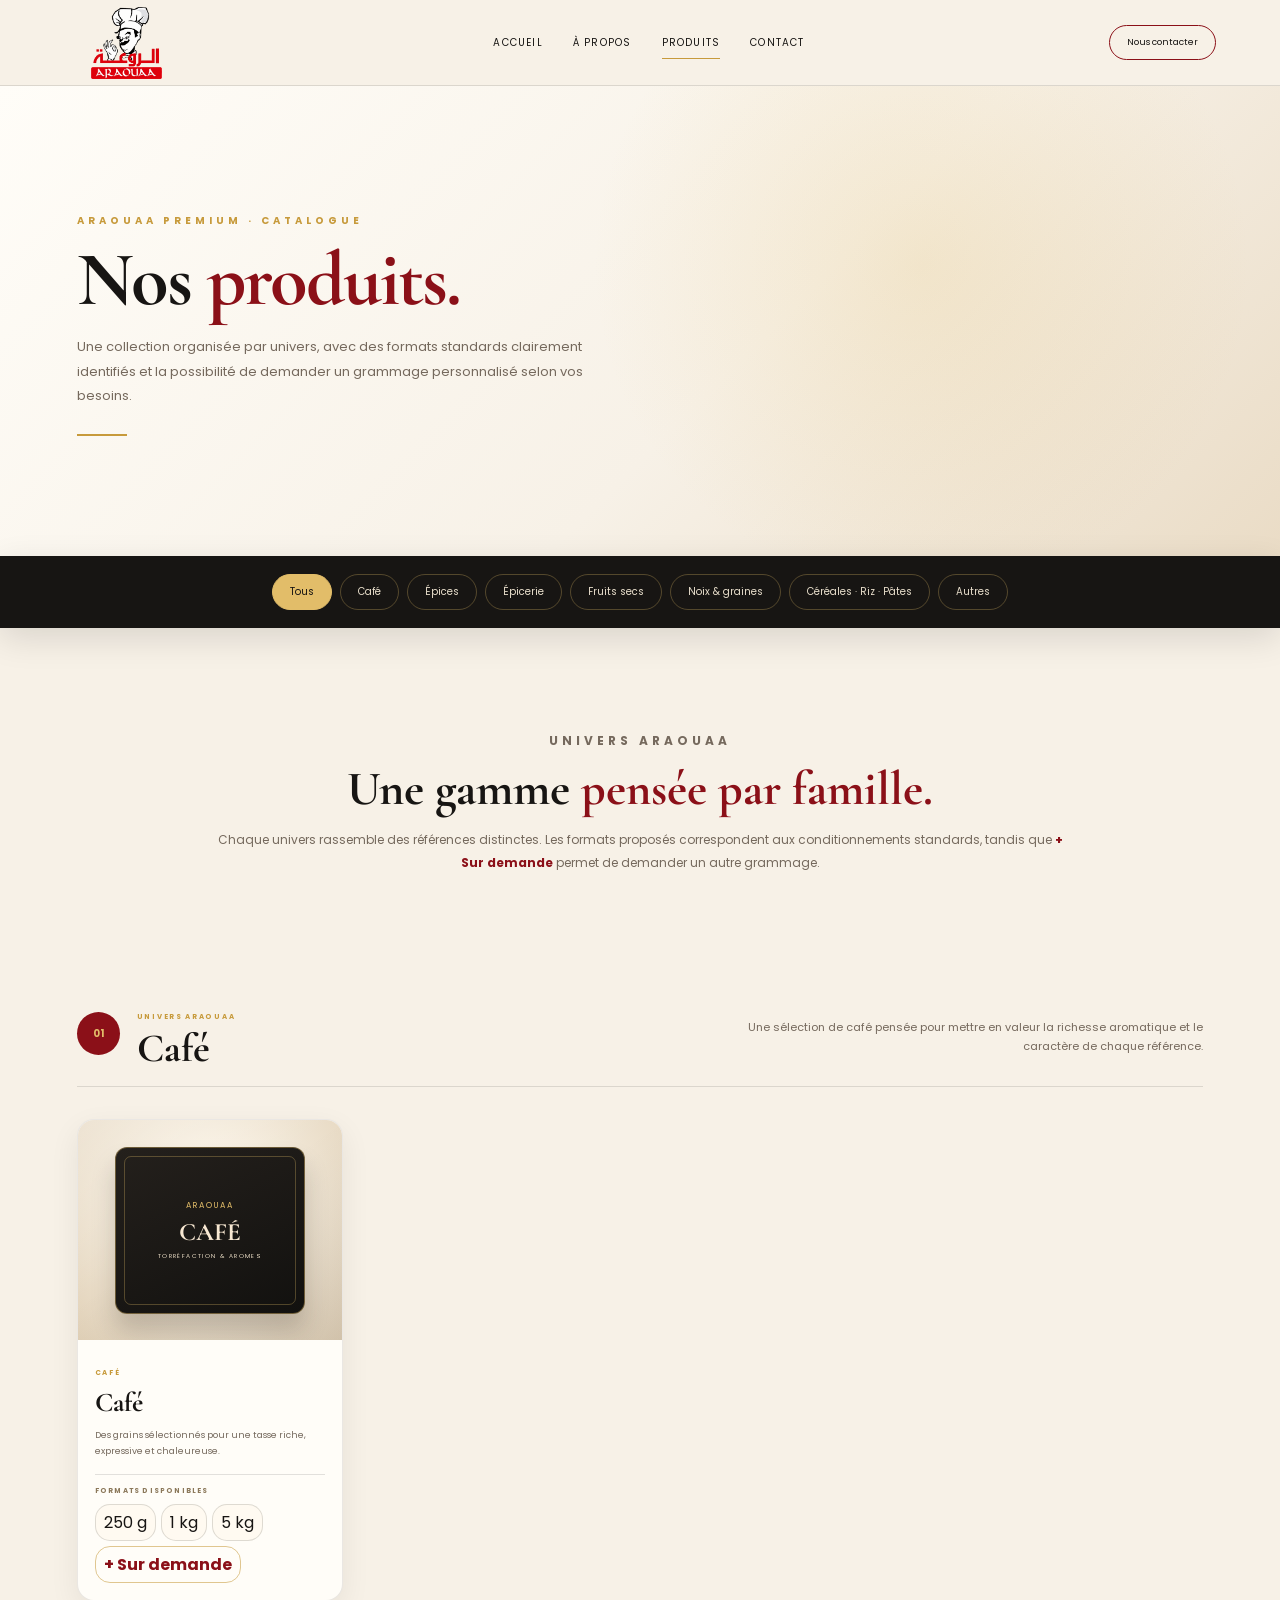
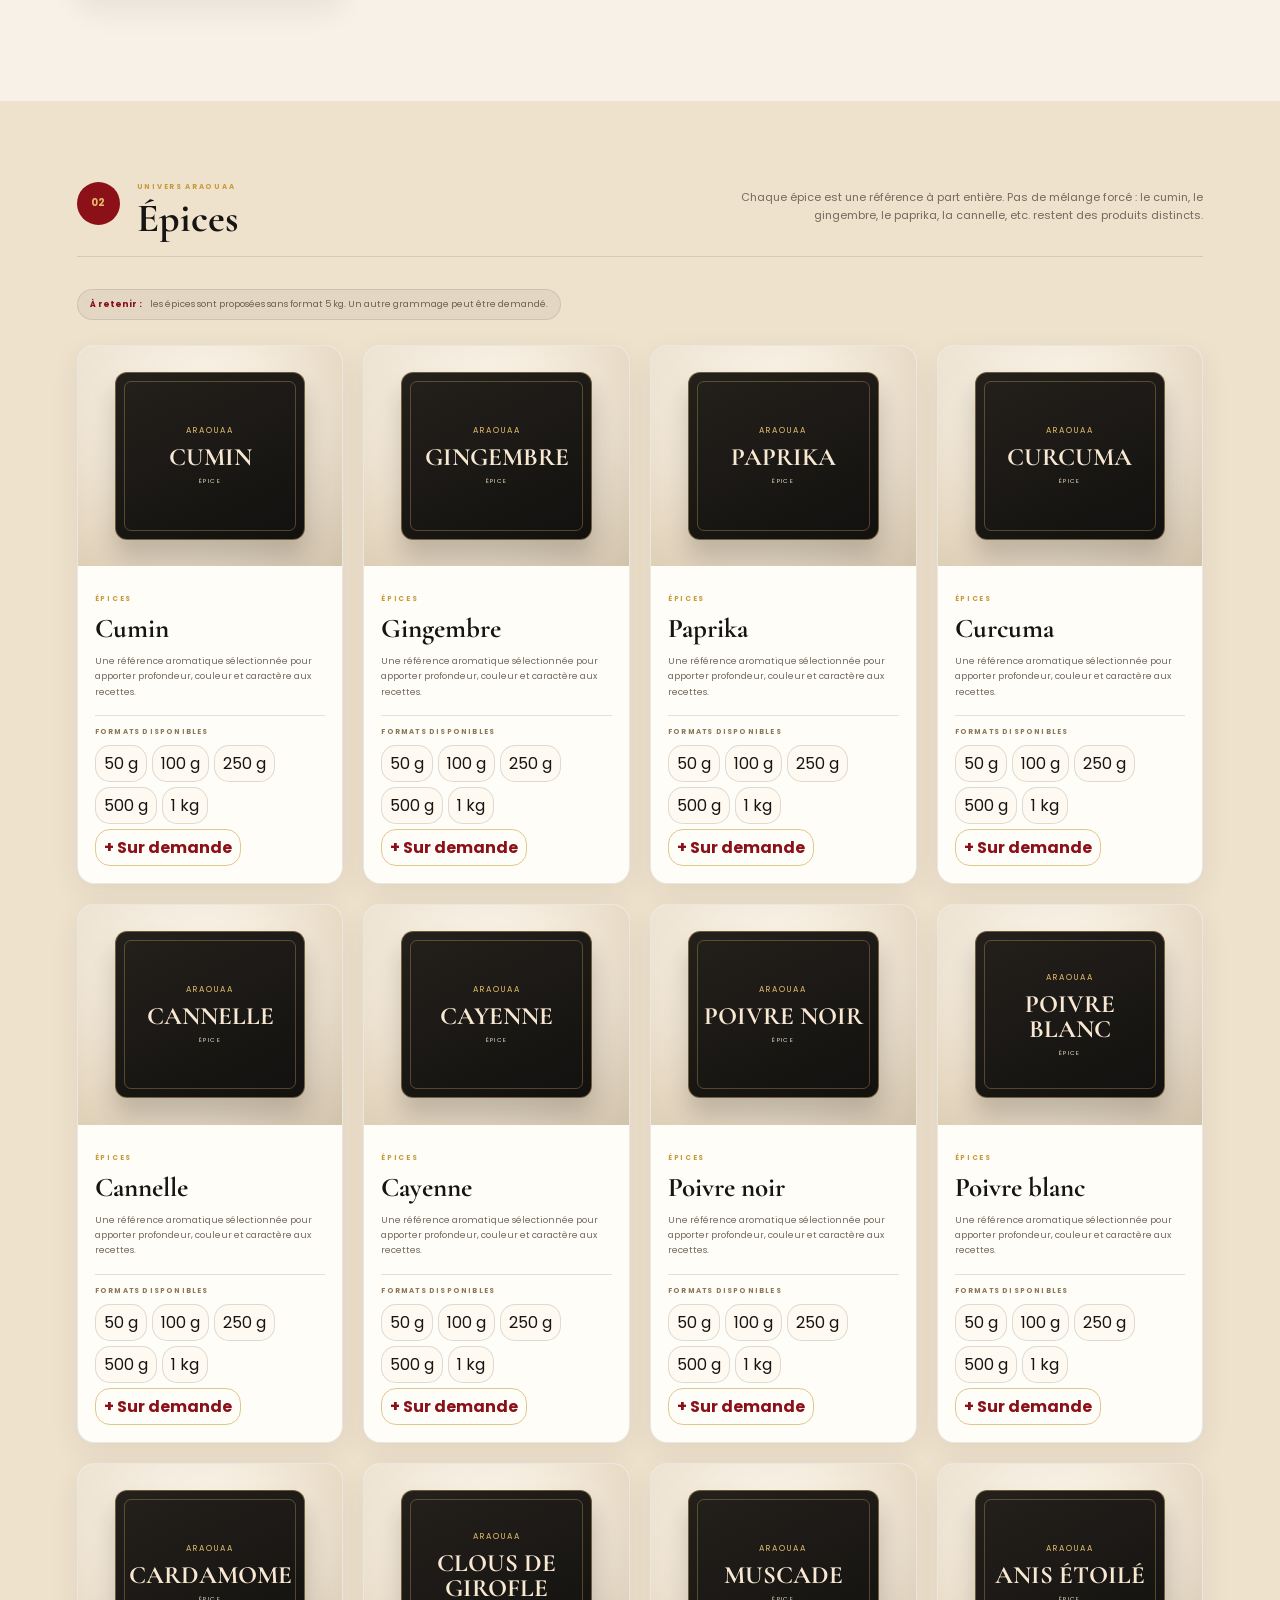
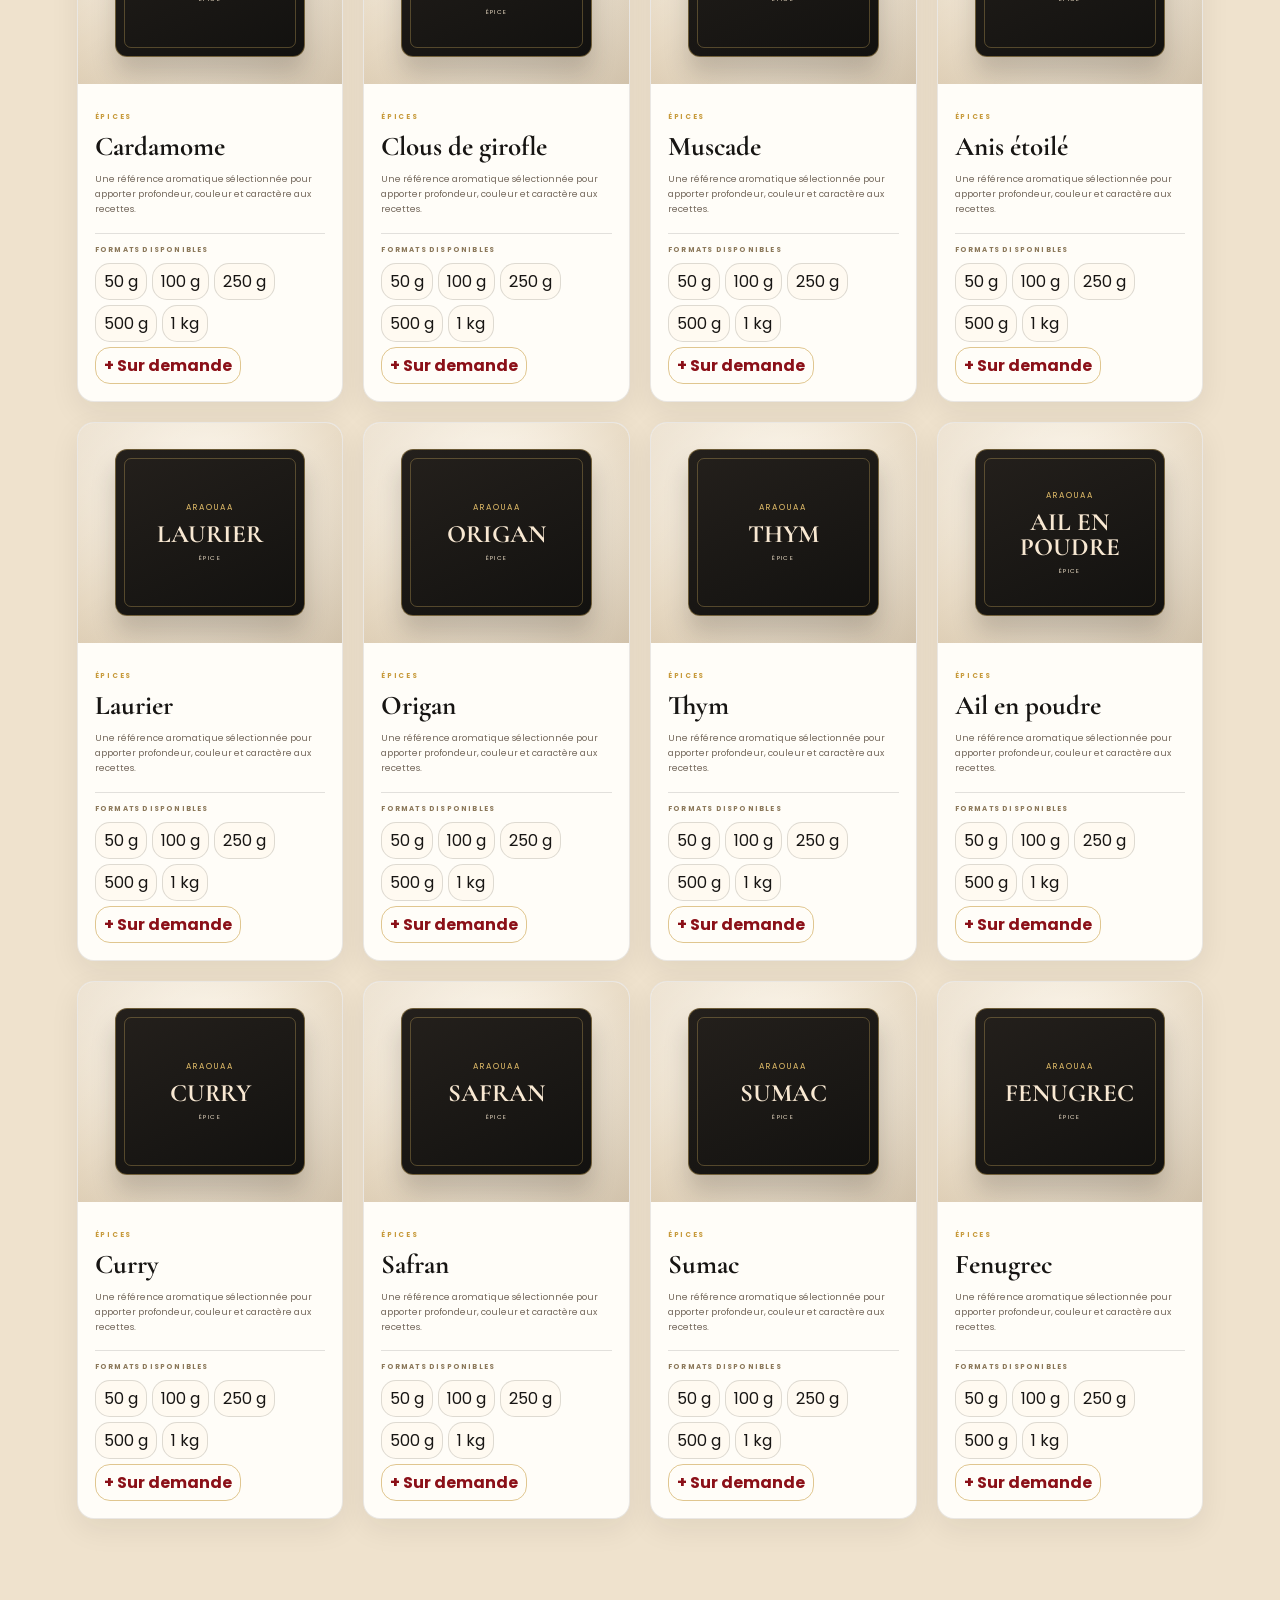
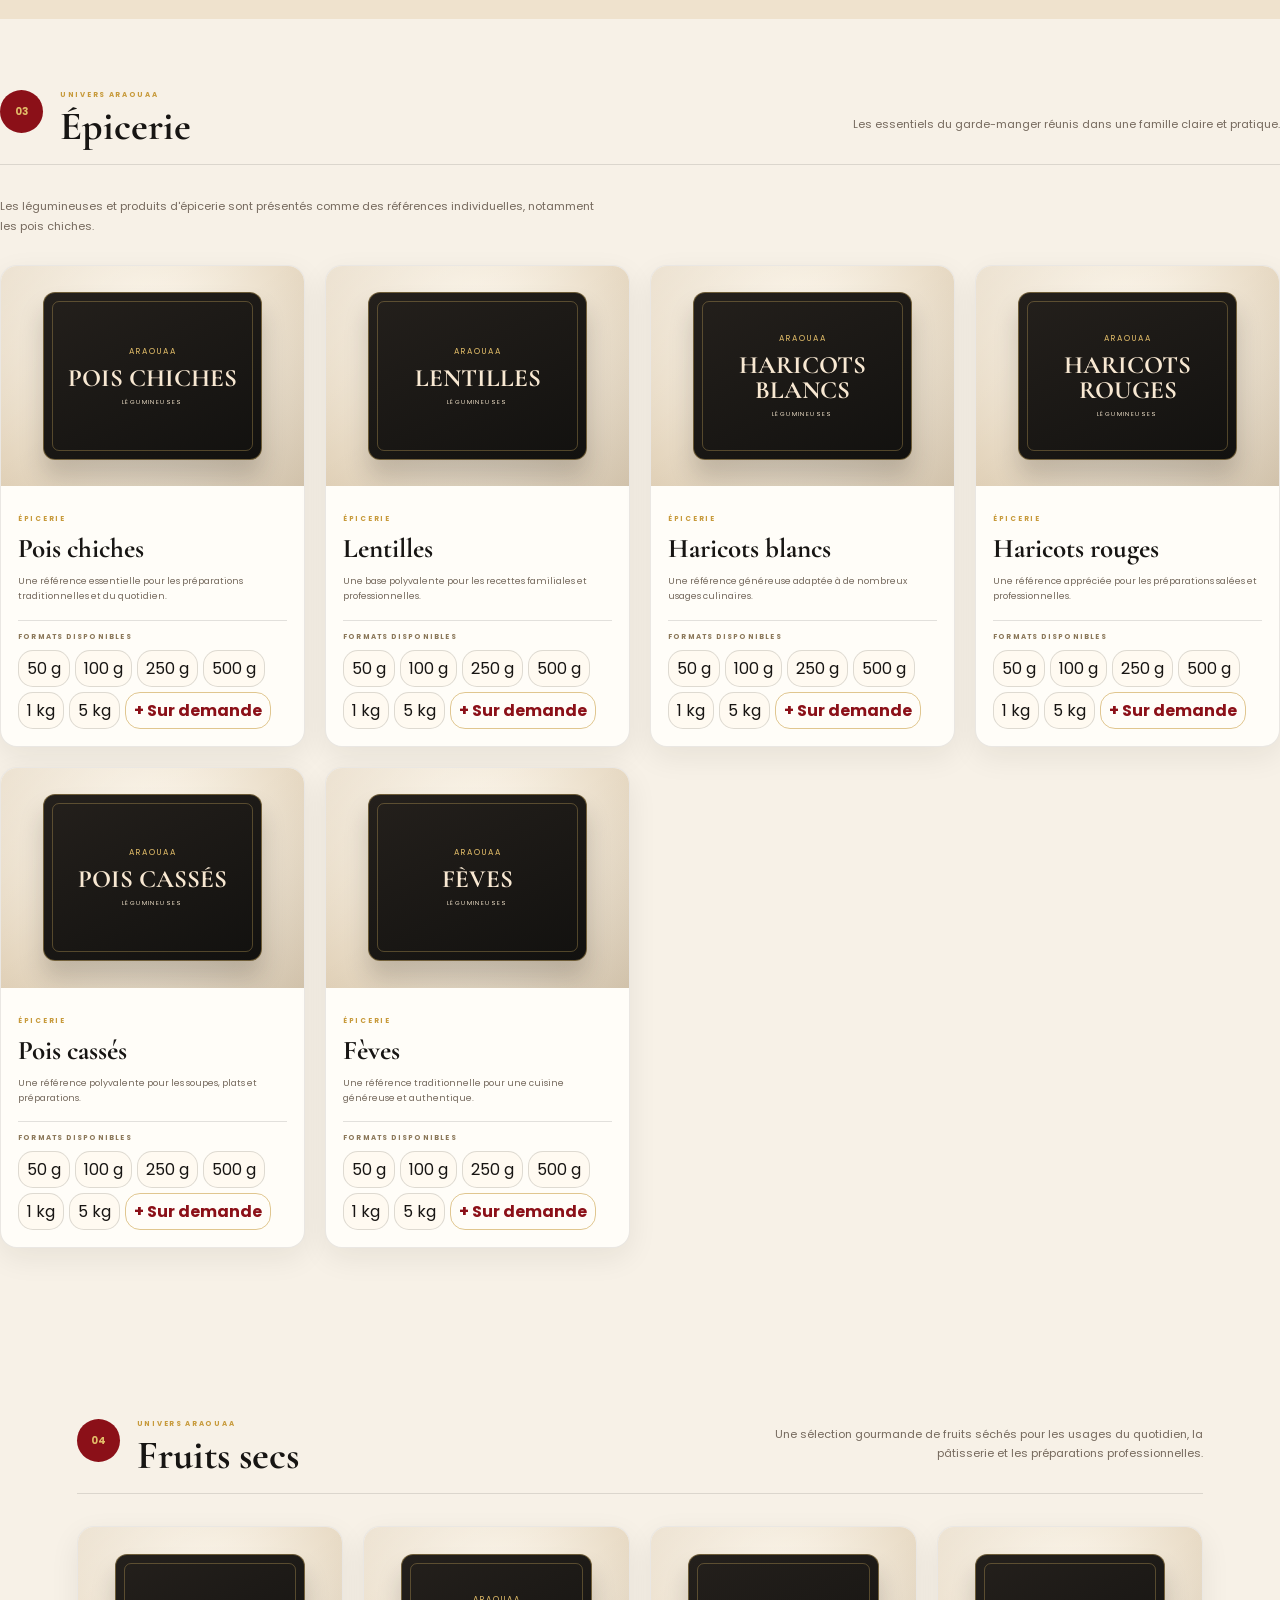
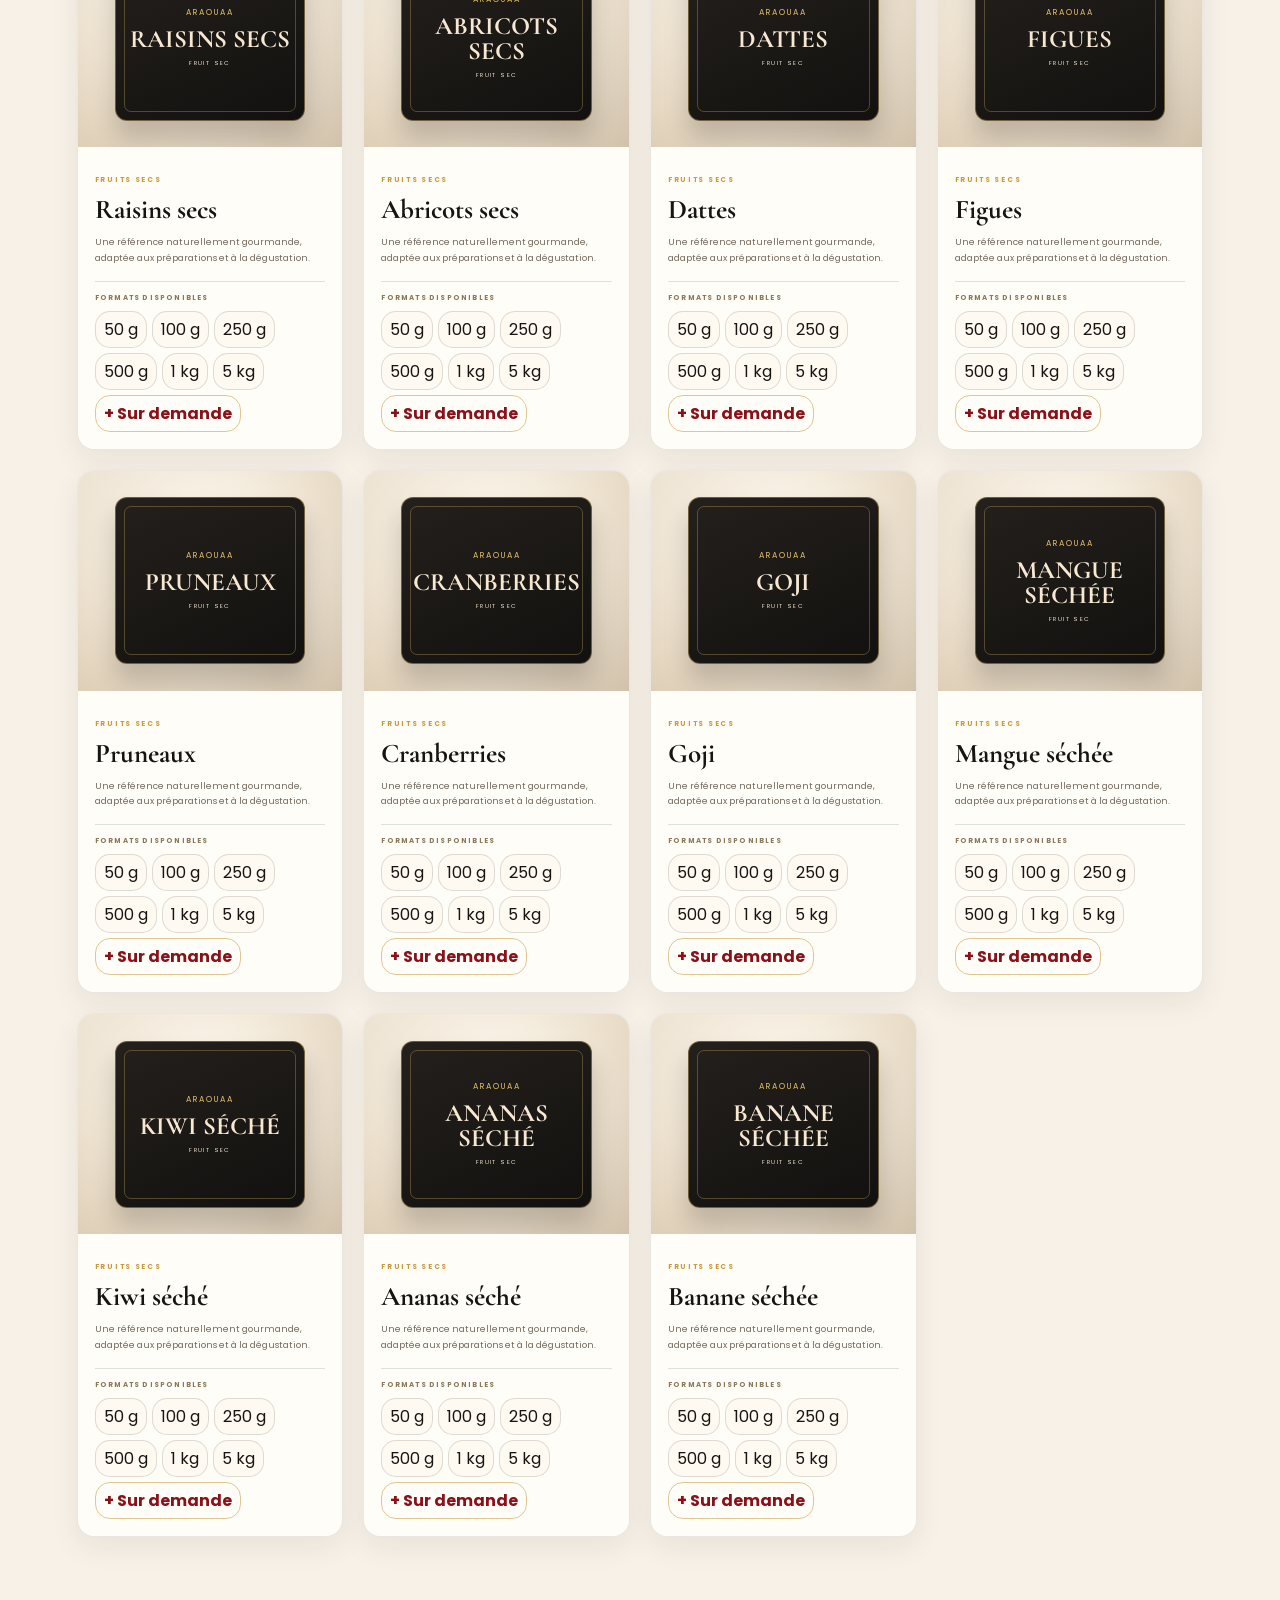
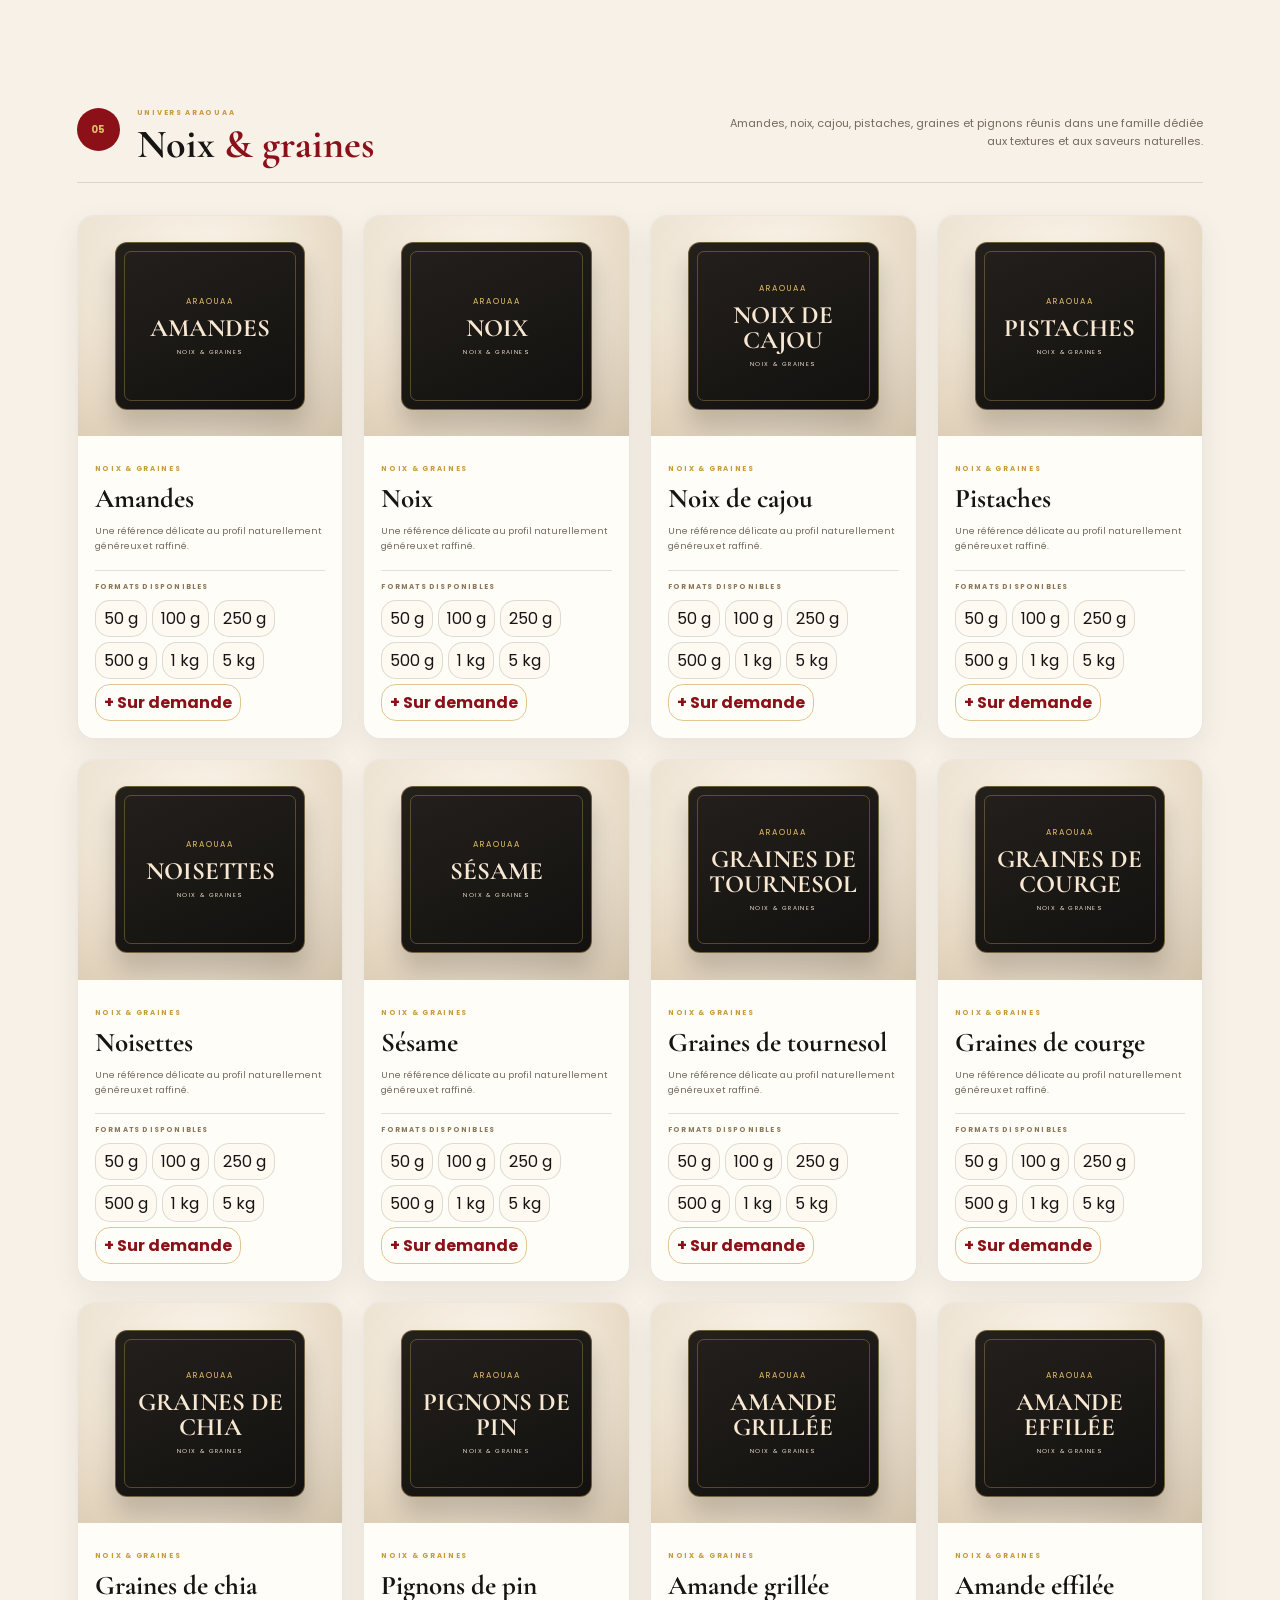
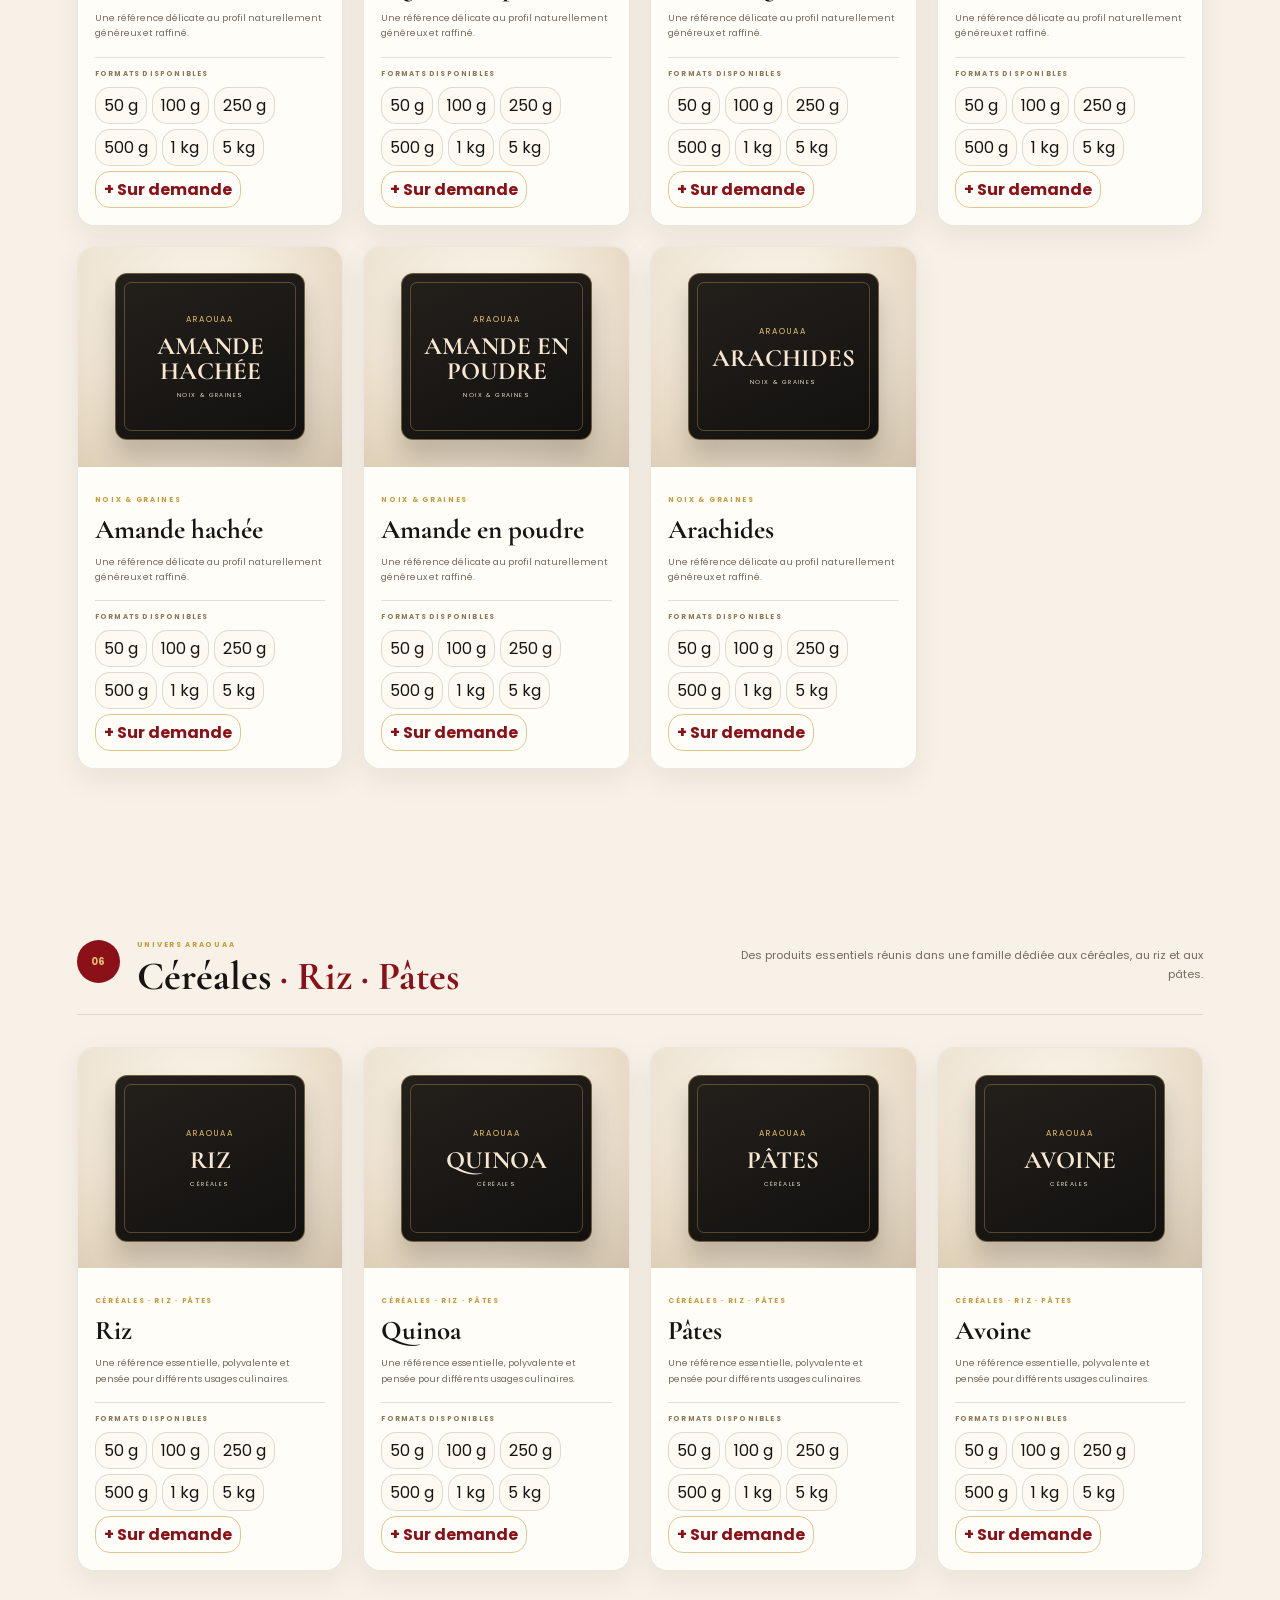
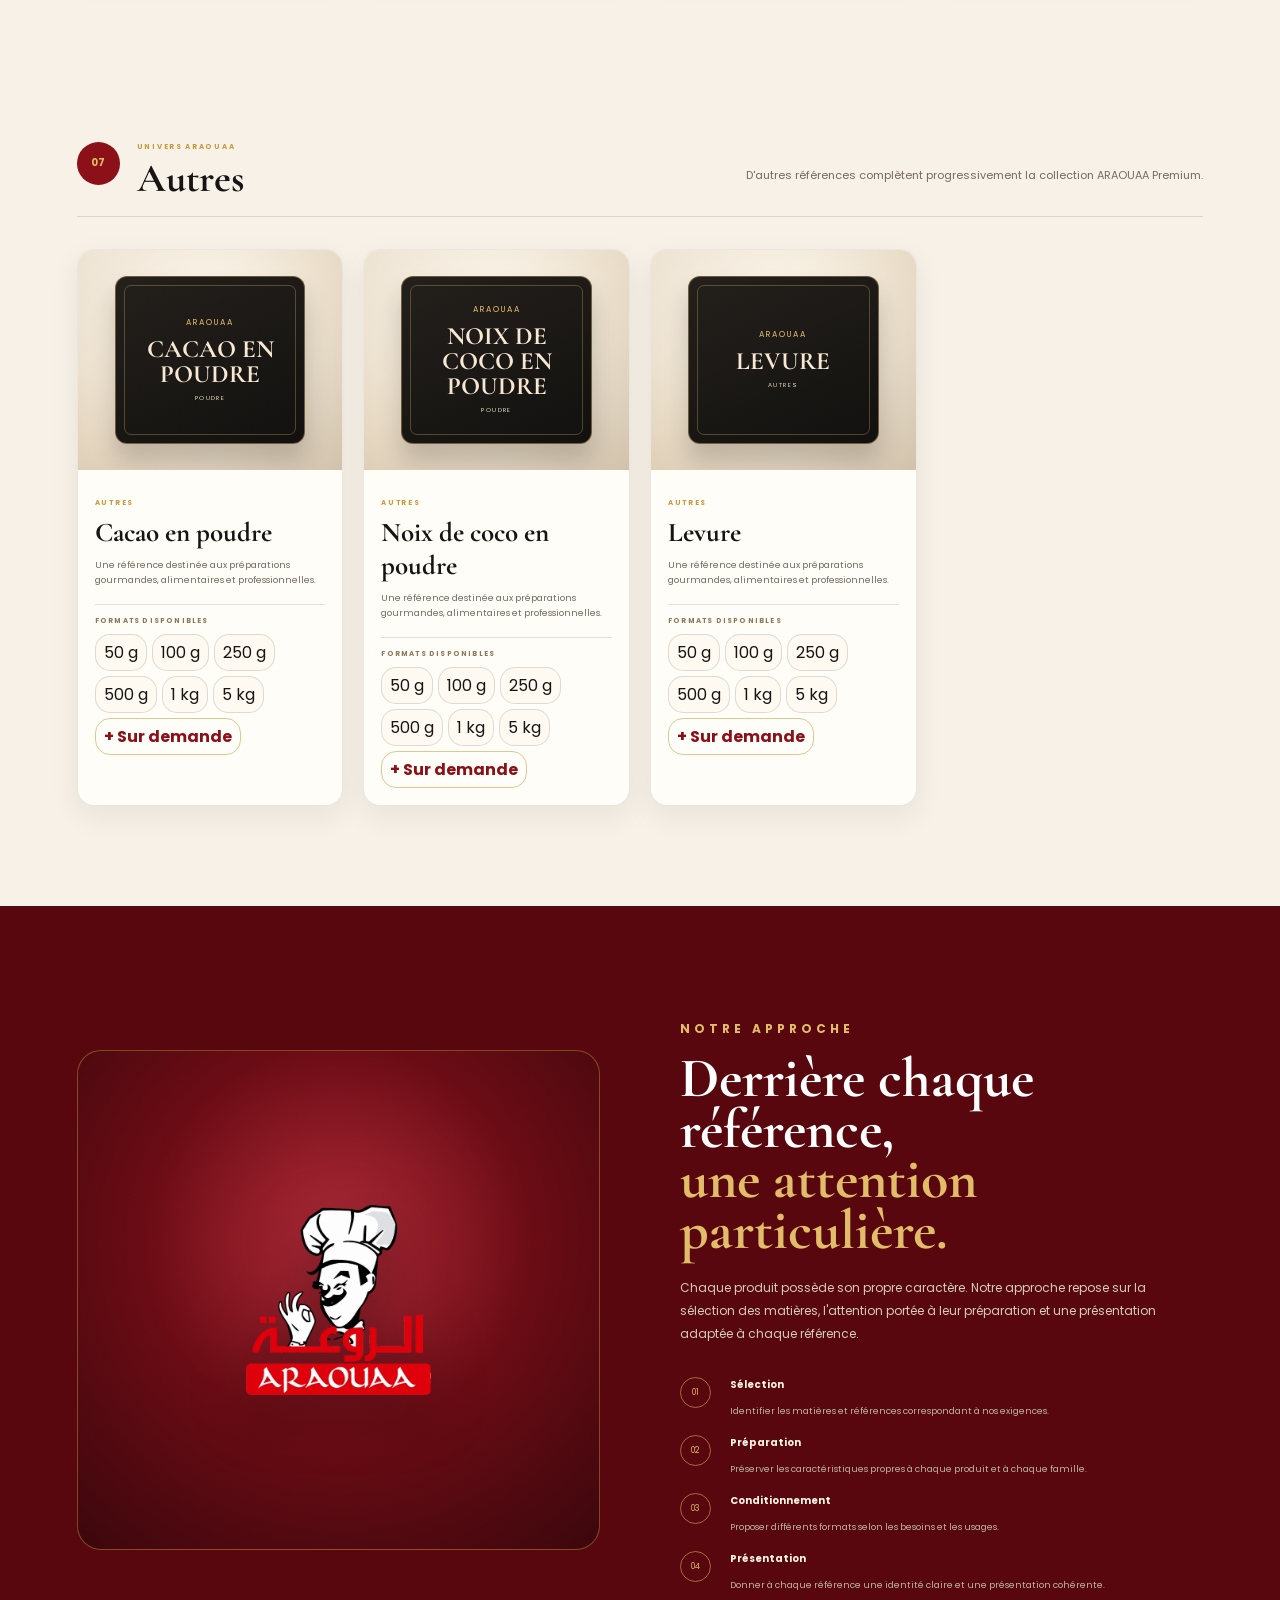
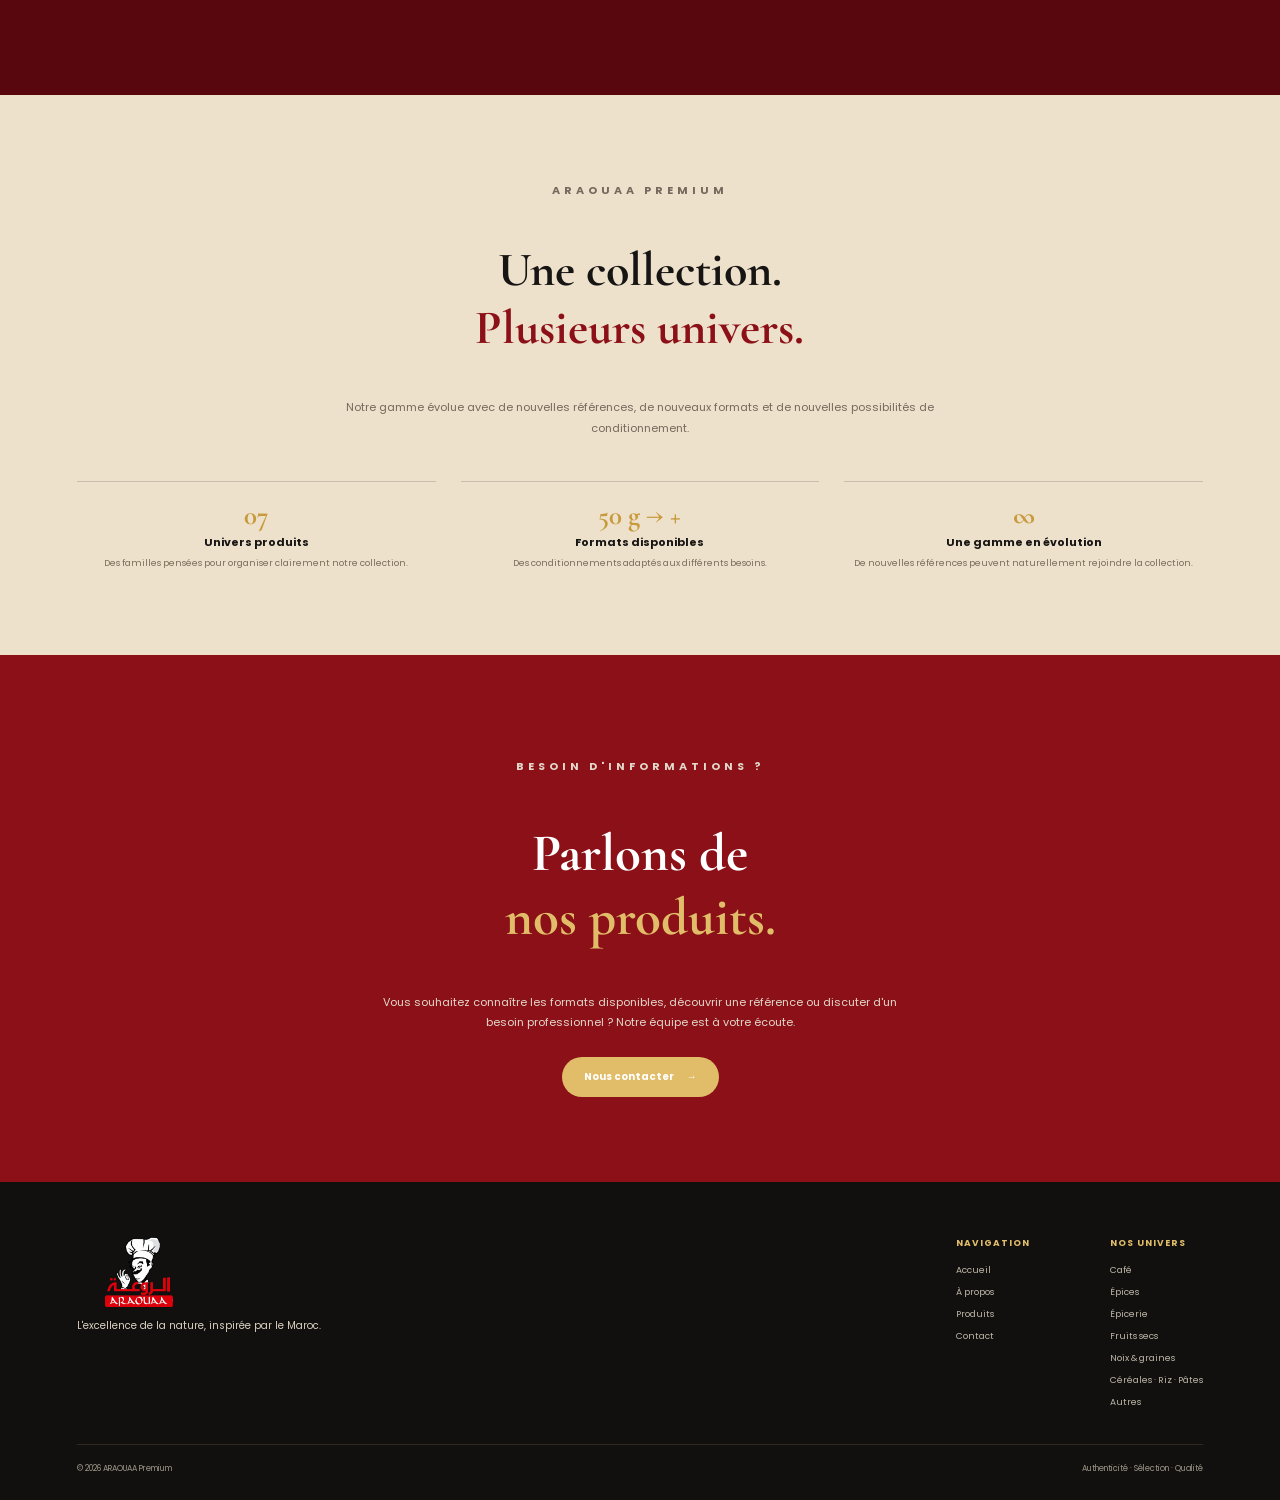
==== commit 3a80eb26: "Restore full products catalogue and load additions" ====
--- a/produits.html
+++ b/produits.html
@@ -19,49 +19,94 @@
   <button class="menu-toggle" type="button" aria-label="Ouvrir le menu" aria-expanded="false"><span></span><span></span><span></span></button>
 </header>
 <main>
-<section class="products-hero">
-  <div class="products-hero-inner"><div class="products-hero-copy"><span class="products-hero-eyebrow">ARAOUAA PREMIUM · CATALOGUE</span><h1>Nos <em>produits.</em></h1><p>Une collection organisée par univers, avec des formats standards clairement identifiés et la possibilité de demander un grammage personnalisé selon vos besoins.</p><div class="products-hero-rule"></div></div></div>
-</section>
-<section class="product-categories"><div class="product-category-nav">
-<button class="catalog-filter active" data-category="all">Tous</button><button class="catalog-filter" data-category="cafe">Café</button><button class="catalog-filter" data-category="epices">Épices</button><button class="catalog-filter" data-category="epicerie">Épicerie</button><button class="catalog-filter" data-category="fruits-secs">Fruits secs</button><button class="catalog-filter" data-category="noix-graines">Noix &amp; graines</button><button class="catalog-filter" data-category="cereales">Céréales · Riz · Pâtes</button><button class="catalog-filter" data-category="autres">Autres</button>
-</div></section>
+<section class="products-hero"><div class="products-hero-inner"><div class="products-hero-copy"><span class="products-hero-eyebrow">ARAOUAA PREMIUM · CATALOGUE</span><h1>Nos <em>produits.</em></h1><p>Une collection organisée par univers, avec des formats standards clairement identifiés et la possibilité de demander un grammage personnalisé selon vos besoins.</p><div class="products-hero-rule"></div></div></div></section>
+<section class="product-categories"><div class="product-category-nav"><button class="catalog-filter active" data-category="all">Tous</button><button class="catalog-filter" data-category="cafe">Café</button><button class="catalog-filter" data-category="epices">Épices</button><button class="catalog-filter" data-category="epicerie">Épicerie</button><button class="catalog-filter" data-category="fruits-secs">Fruits secs</button><button class="catalog-filter" data-category="noix-graines">Noix &amp; graines</button><button class="catalog-filter" data-category="cereales">Céréales · Riz · Pâtes</button><button class="catalog-filter" data-category="autres">Autres</button></div></section>
 <section class="products-intro"><p class="eyebrow">UNIVERS ARAOUAA</p><h2>Une gamme <em>pensée par famille.</em></h2><p>Chaque univers rassemble des références distinctes. Les formats proposés correspondent aux conditionnements standards, tandis que <strong>+ Sur demande</strong> permet de demander un autre grammage.</p></section>
 
-<section class="product-category-section" data-section="cafe" id="cafe"><div class="category-heading"><div class="category-heading-left"><span class="category-number">01</span><div><span class="product-item-tag">UNIVERS ARAOUAA</span><h2>Café</h2></div></div><p>Une sélection de café pensée pour mettre en valeur la richesse aromatique et le caractère de chaque référence.</p></div><div class="product-items">
-<article class="product-item" data-category="cafe" data-product-name="Café"><div class="product-item-image"><div class="product-placeholder"><span>ARAOUAA</span><strong>CAFÉ</strong><small>TORRÉFACTION &amp; AROMES</small></div></div><div class="product-item-content"><span class="product-item-tag">CAFÉ</span><h3>Café</h3><p>Des grains sélectionnés pour une tasse riche, expressive et chaleureuse.</p><div class="product-formats"><span class="formats-label">FORMATS DISPONIBLES</span><div class="format-list"><button class="format-button" data-weight="250 g">250 g</button><button class="format-button" data-weight="1 kg">1 kg</button><button class="format-button" data-weight="5 kg">5 kg</button><button class="format-button custom-format">+ Sur demande</button></div></div></div></article>
+<section class="product-category-section" data-section="cafe" id="cafe"><div class="category-heading"><div class="category-heading-left"><span class="category-number">01</span><div><span class="product-item-tag">UNIVERS ARAOUAA</span><h2>Café</h2></div></div><p>Une sélection de café pensée pour mettre en valeur la richesse aromatique et le caractère de chaque référence.</p></div><div class="product-items"><article class="product-item"><div class="product-item-image"><div class="product-placeholder"><span>ARAOUAA</span><strong>CAFÉ</strong><small>TORRÉFACTION &amp; AROMES</small></div></div><div class="product-item-content"><span class="product-item-tag">CAFÉ</span><h3>Café</h3><p>Des grains sélectionnés pour une tasse riche, expressive et chaleureuse.</p><div class="product-formats"><span class="formats-label">FORMATS DISPONIBLES</span><div class="format-list"><button class="format-button" data-weight="250 g">250 g</button><button class="format-button" data-weight="1 kg">1 kg</button><button class="format-button" data-weight="5 kg">5 kg</button><button class="format-button custom-format">+ Sur demande</button></div></div></div></article></div></section>
+
+<section class="category-spices" data-section="epices" id="epices"><div class="category-inner"><div class="category-heading"><div class="category-heading-left"><span class="category-number">02</span><div><span class="product-item-tag">UNIVERS ARAOUAA</span><h2>Épices</h2></div></div><p>Chaque épice est une référence à part entière. Pas de mélange forcé : le cumin, le gingembre, le paprika, la cannelle, etc. restent des produits distincts.</p></div><div class="spice-note"><strong>À retenir :</strong> les épices sont proposées sans format 5 kg. Un autre grammage peut être demandé.</div><div class="product-items spice-grid">
+<article class="product-item" data-product-name="Cumin"><div class="product-item-image"><div class="product-placeholder"><span>ARAOUAA</span><strong>CUMIN</strong><small>ÉPICE</small></div></div><div class="product-item-content"><span class="product-item-tag">ÉPICES</span><h3>Cumin</h3><p>Une référence aromatique sélectionnée pour apporter profondeur, couleur et caractère aux recettes.</p><div class="product-formats"><span class="formats-label">FORMATS DISPONIBLES</span><div class="format-list"><button class="format-button" data-weight="50 g">50 g</button><button class="format-button" data-weight="100 g">100 g</button><button class="format-button" data-weight="250 g">250 g</button><button class="format-button" data-weight="500 g">500 g</button><button class="format-button" data-weight="1 kg">1 kg</button><button class="format-button custom-format">+ Sur demande</button></div></div></div></article>
+<article class="product-item" data-product-name="Gingembre"><div class="product-item-image"><div class="product-placeholder"><span>ARAOUAA</span><strong>GINGEMBRE</strong><small>ÉPICE</small></div></div><div class="product-item-content"><span class="product-item-tag">ÉPICES</span><h3>Gingembre</h3><p>Une référence aromatique sélectionnée pour apporter profondeur, couleur et caractère aux recettes.</p><div class="product-formats"><span class="formats-label">FORMATS DISPONIBLES</span><div class="format-list"><button class="format-button" data-weight="50 g">50 g</button><button class="format-button" data-weight="100 g">100 g</button><button class="format-button" data-weight="250 g">250 g</button><button class="format-button" data-weight="500 g">500 g</button><button class="format-button" data-weight="1 kg">1 kg</button><button class="format-button custom-format">+ Sur demande</button></div></div></div></article>
+<article class="product-item" data-product-name="Paprika"><div class="product-item-image"><div class="product-placeholder"><span>ARAOUAA</span><strong>PAPRIKA</strong><small>ÉPICE</small></div></div><div class="product-item-content"><span class="product-item-tag">ÉPICES</span><h3>Paprika</h3><p>Une référence aromatique sélectionnée pour apporter profondeur, couleur et caractère aux recettes.</p><div class="product-formats"><span class="formats-label">FORMATS DISPONIBLES</span><div class="format-list"><button class="format-button" data-weight="50 g">50 g</button><button class="format-button" data-weight="100 g">100 g</button><button class="format-button" data-weight="250 g">250 g</button><button class="format-button" data-weight="500 g">500 g</button><button class="format-button" data-weight="1 kg">1 kg</button><button class="format-button custom-format">+ Sur demande</button></div></div></div></article>
+<article class="product-item" data-product-name="Curcuma"><div class="product-item-image"><div class="product-placeholder"><span>ARAOUAA</span><strong>CURCUMA</strong><small>ÉPICE</small></div></div><div class="product-item-content"><span class="product-item-tag">ÉPICES</span><h3>Curcuma</h3><p>Une référence aromatique sélectionnée pour apporter profondeur, couleur et caractère aux recettes.</p><div class="product-formats"><span class="formats-label">FORMATS DISPONIBLES</span><div class="format-list"><button class="format-button" data-weight="50 g">50 g</button><button class="format-button" data-weight="100 g">100 g</button><button class="format-button" data-weight="250 g">250 g</button><button class="format-button" data-weight="500 g">500 g</button><button class="format-button" data-weight="1 kg">1 kg</button><button class="format-button custom-format">+ Sur demande</button></div></div></div></article>
+<article class="product-item" data-product-name="Cannelle"><div class="product-item-image"><div class="product-placeholder"><span>ARAOUAA</span><strong>CANNELLE</strong><small>ÉPICE</small></div></div><div class="product-item-content"><span class="product-item-tag">ÉPICES</span><h3>Cannelle</h3><p>Une référence aromatique sélectionnée pour apporter profondeur, couleur et caractère aux recettes.</p><div class="product-formats"><span class="formats-label">FORMATS DISPONIBLES</span><div class="format-list"><button class="format-button" data-weight="50 g">50 g</button><button class="format-button" data-weight="100 g">100 g</button><button class="format-button" data-weight="250 g">250 g</button><button class="format-button" data-weight="500 g">500 g</button><button class="format-button" data-weight="1 kg">1 kg</button><button class="format-button custom-format">+ Sur demande</button></div></div></div></article>
+<article class="product-item" data-product-name="Cayenne"><div class="product-item-image"><div class="product-placeholder"><span>ARAOUAA</span><strong>CAYENNE</strong><small>ÉPICE</small></div></div><div class="product-item-content"><span class="product-item-tag">ÉPICES</span><h3>Cayenne</h3><p>Une référence aromatique sélectionnée pour apporter profondeur, couleur et caractère aux recettes.</p><div class="product-formats"><span class="formats-label">FORMATS DISPONIBLES</span><div class="format-list"><button class="format-button" data-weight="50 g">50 g</button><button class="format-button" data-weight="100 g">100 g</button><button class="format-button" data-weight="250 g">250 g</button><button class="format-button" data-weight="500 g">500 g</button><button class="format-button" data-weight="1 kg">1 kg</button><button class="format-button custom-format">+ Sur demande</button></div></div></div></article>
+<article class="product-item" data-product-name="Poivre noir"><div class="product-item-image"><div class="product-placeholder"><span>ARAOUAA</span><strong>POIVRE NOIR</strong><small>ÉPICE</small></div></div><div class="product-item-content"><span class="product-item-tag">ÉPICES</span><h3>Poivre noir</h3><p>Une référence aromatique sélectionnée pour apporter profondeur, couleur et caractère aux recettes.</p><div class="product-formats"><span class="formats-label">FORMATS DISPONIBLES</span><div class="format-list"><button class="format-button" data-weight="50 g">50 g</button><button class="format-button" data-weight="100 g">100 g</button><button class="format-button" data-weight="250 g">250 g</button><button class="format-button" data-weight="500 g">500 g</button><button class="format-button" data-weight="1 kg">1 kg</button><button class="format-button custom-format">+ Sur demande</button></div></div></div></article>
+<article class="product-item" data-product-name="Poivre blanc"><div class="product-item-image"><div class="product-placeholder"><span>ARAOUAA</span><strong>POIVRE BLANC</strong><small>ÉPICE</small></div></div><div class="product-item-content"><span class="product-item-tag">ÉPICES</span><h3>Poivre blanc</h3><p>Une référence aromatique sélectionnée pour apporter profondeur, couleur et caractère aux recettes.</p><div class="product-formats"><span class="formats-label">FORMATS DISPONIBLES</span><div class="format-list"><button class="format-button" data-weight="50 g">50 g</button><button class="format-button" data-weight="100 g">100 g</button><button class="format-button" data-weight="250 g">250 g</button><button class="format-button" data-weight="500 g">500 g</button><button class="format-button" data-weight="1 kg">1 kg</button><button class="format-button custom-format">+ Sur demande</button></div></div></div></article>
+<article class="product-item" data-product-name="Cardamome"><div class="product-item-image"><div class="product-placeholder"><span>ARAOUAA</span><strong>CARDAMOME</strong><small>ÉPICE</small></div></div><div class="product-item-content"><span class="product-item-tag">ÉPICES</span><h3>Cardamome</h3><p>Une référence aromatique sélectionnée pour apporter profondeur, couleur et caractère aux recettes.</p><div class="product-formats"><span class="formats-label">FORMATS DISPONIBLES</span><div class="format-list"><button class="format-button" data-weight="50 g">50 g</button><button class="format-button" data-weight="100 g">100 g</button><button class="format-button" data-weight="250 g">250 g</button><button class="format-button" data-weight="500 g">500 g</button><button class="format-button" data-weight="1 kg">1 kg</button><button class="format-button custom-format">+ Sur demande</button></div></div></div></article>
+<article class="product-item" data-product-name="Clous de girofle"><div class="product-item-image"><div class="product-placeholder"><span>ARAOUAA</span><strong>CLOUS DE GIROFLE</strong><small>ÉPICE</small></div></div><div class="product-item-content"><span class="product-item-tag">ÉPICES</span><h3>Clous de girofle</h3><p>Une référence aromatique sélectionnée pour apporter profondeur, couleur et caractère aux recettes.</p><div class="product-formats"><span class="formats-label">FORMATS DISPONIBLES</span><div class="format-list"><button class="format-button" data-weight="50 g">50 g</button><button class="format-button" data-weight="100 g">100 g</button><button class="format-button" data-weight="250 g">250 g</button><button class="format-button" data-weight="500 g">500 g</button><button class="format-button" data-weight="1 kg">1 kg</button><button class="format-button custom-format">+ Sur demande</button></div></div></div></article>
+<article class="product-item" data-product-name="Muscade"><div class="product-item-image"><div class="product-placeholder"><span>ARAOUAA</span><strong>MUSCADE</strong><small>ÉPICE</small></div></div><div class="product-item-content"><span class="product-item-tag">ÉPICES</span><h3>Muscade</h3><p>Une référence aromatique sélectionnée pour apporter profondeur, couleur et caractère aux recettes.</p><div class="product-formats"><span class="formats-label">FORMATS DISPONIBLES</span><div class="format-list"><button class="format-button" data-weight="50 g">50 g</button><button class="format-button" data-weight="100 g">100 g</button><button class="format-button" data-weight="250 g">250 g</button><button class="format-button" data-weight="500 g">500 g</button><button class="format-button" data-weight="1 kg">1 kg</button><button class="format-button custom-format">+ Sur demande</button></div></div></div></article>
+<article class="product-item" data-product-name="Anis étoilé"><div class="product-item-image"><div class="product-placeholder"><span>ARAOUAA</span><strong>ANIS ÉTOILÉ</strong><small>ÉPICE</small></div></div><div class="product-item-content"><span class="product-item-tag">ÉPICES</span><h3>Anis étoilé</h3><p>Une référence aromatique sélectionnée pour apporter profondeur, couleur et caractère aux recettes.</p><div class="product-formats"><span class="formats-label">FORMATS DISPONIBLES</span><div class="format-list"><button class="format-button" data-weight="50 g">50 g</button><button class="format-button" data-weight="100 g">100 g</button><button class="format-button" data-weight="250 g">250 g</button><button class="format-button" data-weight="500 g">500 g</button><button class="format-button" data-weight="1 kg">1 kg</button><button class="format-button custom-format">+ Sur demande</button></div></div></div></article>
+<article class="product-item" data-product-name="Laurier"><div class="product-item-image"><div class="product-placeholder"><span>ARAOUAA</span><strong>LAURIER</strong><small>ÉPICE</small></div></div><div class="product-item-content"><span class="product-item-tag">ÉPICES</span><h3>Laurier</h3><p>Une référence aromatique sélectionnée pour apporter profondeur, couleur et caractère aux recettes.</p><div class="product-formats"><span class="formats-label">FORMATS DISPONIBLES</span><div class="format-list"><button class="format-button" data-weight="50 g">50 g</button><button class="format-button" data-weight="100 g">100 g</button><button class="format-button" data-weight="250 g">250 g</button><button class="format-button" data-weight="500 g">500 g</button><button class="format-button" data-weight="1 kg">1 kg</button><button class="format-button custom-format">+ Sur demande</button></div></div></div></article>
+<article class="product-item" data-product-name="Origan"><div class="product-item-image"><div class="product-placeholder"><span>ARAOUAA</span><strong>ORIGAN</strong><small>ÉPICE</small></div></div><div class="product-item-content"><span class="product-item-tag">ÉPICES</span><h3>Origan</h3><p>Une référence aromatique sélectionnée pour apporter profondeur, couleur et caractère aux recettes.</p><div class="product-formats"><span class="formats-label">FORMATS DISPONIBLES</span><div class="format-list"><button class="format-button" data-weight="50 g">50 g</button><button class="format-button" data-weight="100 g">100 g</button><button class="format-button" data-weight="250 g">250 g</button><button class="format-button" data-weight="500 g">500 g</button><button class="format-button" data-weight="1 kg">1 kg</button><button class="format-button custom-format">+ Sur demande</button></div></div></div></article>
+<article class="product-item" data-product-name="Thym"><div class="product-item-image"><div class="product-placeholder"><span>ARAOUAA</span><strong>THYM</strong><small>ÉPICE</small></div></div><div class="product-item-content"><span class="product-item-tag">ÉPICES</span><h3>Thym</h3><p>Une référence aromatique sélectionnée pour apporter profondeur, couleur et caractère aux recettes.</p><div class="product-formats"><span class="formats-label">FORMATS DISPONIBLES</span><div class="format-list"><button class="format-button" data-weight="50 g">50 g</button><button class="format-button" data-weight="100 g">100 g</button><button class="format-button" data-weight="250 g">250 g</button><button class="format-button" data-weight="500 g">500 g</button><button class="format-button" data-weight="1 kg">1 kg</button><button class="format-button custom-format">+ Sur demande</button></div></div></div></article>
+<article class="product-item" data-product-name="Ail en poudre"><div class="product-item-image"><div class="product-placeholder"><span>ARAOUAA</span><strong>AIL EN POUDRE</strong><small>ÉPICE</small></div></div><div class="product-item-content"><span class="product-item-tag">ÉPICES</span><h3>Ail en poudre</h3><p>Une référence aromatique sélectionnée pour apporter profondeur, couleur et caractère aux recettes.</p><div class="product-formats"><span class="formats-label">FORMATS DISPONIBLES</span><div class="format-list"><button class="format-button" data-weight="50 g">50 g</button><button class="format-button" data-weight="100 g">100 g</button><button class="format-button" data-weight="250 g">250 g</button><button class="format-button" data-weight="500 g">500 g</button><button class="format-button" data-weight="1 kg">1 kg</button><button class="format-button custom-format">+ Sur demande</button></div></div></div></article>
+<article class="product-item" data-product-name="Curry"><div class="product-item-image"><div class="product-placeholder"><span>ARAOUAA</span><strong>CURRY</strong><small>ÉPICE</small></div></div><div class="product-item-content"><span class="product-item-tag">ÉPICES</span><h3>Curry</h3><p>Une référence aromatique sélectionnée pour apporter profondeur, couleur et caractère aux recettes.</p><div class="product-formats"><span class="formats-label">FORMATS DISPONIBLES</span><div class="format-list"><button class="format-button" data-weight="50 g">50 g</button><button class="format-button" data-weight="100 g">100 g</button><button class="format-button" data-weight="250 g">250 g</button><button class="format-button" data-weight="500 g">500 g</button><button class="format-button" data-weight="1 kg">1 kg</button><button class="format-button custom-format">+ Sur demande</button></div></div></div></article>
+<article class="product-item" data-product-name="Safran"><div class="product-item-image"><div class="product-placeholder"><span>ARAOUAA</span><strong>SAFRAN</strong><small>ÉPICE</small></div></div><div class="product-item-content"><span class="product-item-tag">ÉPICES</span><h3>Safran</h3><p>Une référence aromatique sélectionnée pour apporter profondeur, couleur et caractère aux recettes.</p><div class="product-formats"><span class="formats-label">FORMATS DISPONIBLES</span><div class="format-list"><button class="format-button" data-weight="50 g">50 g</button><button class="format-button" data-weight="100 g">100 g</button><button class="format-button" data-weight="250 g">250 g</button><button class="format-button" data-weight="500 g">500 g</button><button class="format-button" data-weight="1 kg">1 kg</button><button class="format-button custom-format">+ Sur demande</button></div></div></div></article>
+<article class="product-item" data-product-name="Sumac"><div class="product-item-image"><div class="product-placeholder"><span>ARAOUAA</span><strong>SUMAC</strong><small>ÉPICE</small></div></div><div class="product-item-content"><span class="product-item-tag">ÉPICES</span><h3>Sumac</h3><p>Une référence aromatique sélectionnée pour apporter profondeur, couleur et caractère aux recettes.</p><div class="product-formats"><span class="formats-label">FORMATS DISPONIBLES</span><div class="format-list"><button class="format-button" data-weight="50 g">50 g</button><button class="format-button" data-weight="100 g">100 g</button><button class="format-button" data-weight="250 g">250 g</button><button class="format-button" data-weight="500 g">500 g</button><button class="format-button" data-weight="1 kg">1 kg</button><button class="format-button custom-format">+ Sur demande</button></div></div></div></article>
+<article class="product-item" data-product-name="Fenugrec"><div class="product-item-image"><div class="product-placeholder"><span>ARAOUAA</span><strong>FENUGREC</strong><small>ÉPICE</small></div></div><div class="product-item-content"><span class="product-item-tag">ÉPICES</span><h3>Fenugrec</h3><p>Une référence aromatique sélectionnée pour apporter profondeur, couleur et caractère aux recettes.</p><div class="product-formats"><span class="formats-label">FORMATS DISPONIBLES</span><div class="format-list"><button class="format-button" data-weight="50 g">50 g</button><button class="format-button" data-weight="100 g">100 g</button><button class="format-button" data-weight="250 g">250 g</button><button class="format-button" data-weight="500 g">500 g</button><button class="format-button" data-weight="1 kg">1 kg</button><button class="format-button custom-format">+ Sur demande</button></div></div></div></article>
+</div></div></section>
+
+<section class="product-category-section category-pantry" data-section="epicerie" id="epicerie"><div class="category-heading"><div class="category-heading-left"><span class="category-number">03</span><div><span class="product-item-tag">UNIVERS ARAOUAA</span><h2>Épicerie</h2></div></div><p>Les essentiels du garde-manger réunis dans une famille claire et pratique.</p></div><div class="pantry-intro"><p>Les légumineuses et produits d'épicerie sont présentés comme des références individuelles, notamment les pois chiches.</p></div><div class="product-items">
+<article class="product-item"><div class="product-item-image"><div class="product-placeholder"><span>ARAOUAA</span><strong>POIS CHICHES</strong><small>LÉGUMINEUSES</small></div></div><div class="product-item-content"><span class="product-item-tag">ÉPICERIE</span><h3>Pois chiches</h3><p>Une référence essentielle pour les préparations traditionnelles et du quotidien.</p><div class="product-formats"><span class="formats-label">FORMATS DISPONIBLES</span><div class="format-list"><button class="format-button" data-weight="50 g">50 g</button><button class="format-button" data-weight="100 g">100 g</button><button class="format-button" data-weight="250 g">250 g</button><button class="format-button" data-weight="500 g">500 g</button><button class="format-button" data-weight="1 kg">1 kg</button><button class="format-button" data-weight="5 kg">5 kg</button><button class="format-button custom-format">+ Sur demande</button></div></div></div></article>
+<article class="product-item"><div class="product-item-image"><div class="product-placeholder"><span>ARAOUAA</span><strong>LENTILLES</strong><small>LÉGUMINEUSES</small></div></div><div class="product-item-content"><span class="product-item-tag">ÉPICERIE</span><h3>Lentilles</h3><p>Une base polyvalente pour les recettes familiales et professionnelles.</p><div class="product-formats"><span class="formats-label">FORMATS DISPONIBLES</span><div class="format-list"><button class="format-button" data-weight="50 g">50 g</button><button class="format-button" data-weight="100 g">100 g</button><button class="format-button" data-weight="250 g">250 g</button><button class="format-button" data-weight="500 g">500 g</button><button class="format-button" data-weight="1 kg">1 kg</button><button class="format-button" data-weight="5 kg">5 kg</button><button class="format-button custom-format">+ Sur demande</button></div></div></div></article>
+<article class="product-item"><div class="product-item-image"><div class="product-placeholder"><span>ARAOUAA</span><strong>HARICOTS BLANCS</strong><small>LÉGUMINEUSES</small></div></div><div class="product-item-content"><span class="product-item-tag">ÉPICERIE</span><h3>Haricots blancs</h3><p>Une référence généreuse adaptée à de nombreux usages culinaires.</p><div class="product-formats"><span class="formats-label">FORMATS DISPONIBLES</span><div class="format-list"><button class="format-button" data-weight="50 g">50 g</button><button class="format-button" data-weight="100 g">100 g</button><button class="format-button" data-weight="250 g">250 g</button><button class="format-button" data-weight="500 g">500 g</button><button class="format-button" data-weight="1 kg">1 kg</button><button class="format-button" data-weight="5 kg">5 kg</button><button class="format-button custom-format">+ Sur demande</button></div></div></div></article>
+<article class="product-item"><div class="product-item-image"><div class="product-placeholder"><span>ARAOUAA</span><strong>HARICOTS ROUGES</strong><small>LÉGUMINEUSES</small></div></div><div class="product-item-content"><span class="product-item-tag">ÉPICERIE</span><h3>Haricots rouges</h3><p>Une référence appréciée pour les préparations salées et professionnelles.</p><div class="product-formats"><span class="formats-label">FORMATS DISPONIBLES</span><div class="format-list"><button class="format-button" data-weight="50 g">50 g</button><button class="format-button" data-weight="100 g">100 g</button><button class="format-button" data-weight="250 g">250 g</button><button class="format-button" data-weight="500 g">500 g</button><button class="format-button" data-weight="1 kg">1 kg</button><button class="format-button" data-weight="5 kg">5 kg</button><button class="format-button custom-format">+ Sur demande</button></div></div></div></article>
+<article class="product-item"><div class="product-item-image"><div class="product-placeholder"><span>ARAOUAA</span><strong>POIS CASSÉS</strong><small>LÉGUMINEUSES</small></div></div><div class="product-item-content"><span class="product-item-tag">ÉPICERIE</span><h3>Pois cassés</h3><p>Une référence polyvalente pour les soupes, plats et préparations.</p><div class="product-formats"><span class="formats-label">FORMATS DISPONIBLES</span><div class="format-list"><button class="format-button" data-weight="50 g">50 g</button><button class="format-button" data-weight="100 g">100 g</button><button class="format-button" data-weight="250 g">250 g</button><button class="format-button" data-weight="500 g">500 g</button><button class="format-button" data-weight="1 kg">1 kg</button><button class="format-button" data-weight="5 kg">5 kg</button><button class="format-button custom-format">+ Sur demande</button></div></div></div></article>
+<article class="product-item"><div class="product-item-image"><div class="product-placeholder"><span>ARAOUAA</span><strong>FÈVES</strong><small>LÉGUMINEUSES</small></div></div><div class="product-item-content"><span class="product-item-tag">ÉPICERIE</span><h3>Fèves</h3><p>Une référence traditionnelle pour une cuisine généreuse et authentique.</p><div class="product-formats"><span class="formats-label">FORMATS DISPONIBLES</span><div class="format-list"><button class="format-button" data-weight="50 g">50 g</button><button class="format-button" data-weight="100 g">100 g</button><button class="format-button" data-weight="250 g">250 g</button><button class="format-button" data-weight="500 g">500 g</button><button class="format-button" data-weight="1 kg">1 kg</button><button class="format-button" data-weight="5 kg">5 kg</button><button class="format-button custom-format">+ Sur demande</button></div></div></div></article>
 </div></section>
 
-<section class="category-spices" data-section="epices" id="epices"><div class="category-inner"><div class="category-heading"><div class="category-heading-left"><span class="category-number">02</span><div><span class="product-item-tag">UNIVERS ARAOUAA</span><h2>Épices</h2></div></div><p>Chaque épice est une référence à part entière. Pas de mélange forcé : le cumin, le gingembre, le paprika, la cannelle, etc. restent des produits distincts.</p></div><div class="spice-note"><strong>À retenir :</strong> les épices sont proposées sans format 5 kg. Un autre grammage peut être demandé.</div><div class="product-items spice-grid">
-<article class="product-item" data-category="epices" data-product-name="Cumin"><div class="product-item-image"><div class="product-placeholder"><span>ARAOUAA</span><strong>CUMIN</strong><small>ÉPICE</small></div></div><div class="product-item-content"><span class="product-item-tag">ÉPICES</span><h3>Cumin</h3><p>Une référence aromatique sélectionnée pour apporter profondeur, couleur et caractère aux recettes.</p><div class="product-formats"><span class="formats-label">FORMATS DISPONIBLES</span><div class="format-list"><button class="format-button" data-weight="50 g">50 g</button><button class="format-button" data-weight="100 g">100 g</button><button class="format-button" data-weight="250 g">250 g</button><button class="format-button" data-weight="500 g">500 g</button><button class="format-button" data-weight="1 kg">1 kg</button><button class="format-button custom-format">+ Sur demande</button></div></div></div></article>
-<!-- Existing spice catalogue continues unchanged. -->
-</div></div></section>
+<section class="product-category-section" data-section="fruits-secs" id="fruits-secs"><div class="category-heading"><div class="category-heading-left"><span class="category-number">04</span><div><span class="product-item-tag">UNIVERS ARAOUAA</span><h2>Fruits secs</h2></div></div><p>Une sélection gourmande de fruits séchés pour les usages du quotidien, la pâtisserie et les préparations professionnelles.</p></div><div class="product-items">
+<article class="product-item"><div class="product-item-image"><div class="product-placeholder"><span>ARAOUAA</span><strong>RAISINS SECS</strong><small>FRUIT SEC</small></div></div><div class="product-item-content"><span class="product-item-tag">FRUITS SECS</span><h3>Raisins secs</h3><p>Une référence naturellement gourmande, adaptée aux préparations et à la dégustation.</p><div class="product-formats"><span class="formats-label">FORMATS DISPONIBLES</span><div class="format-list"><button class="format-button" data-weight="50 g">50 g</button><button class="format-button" data-weight="100 g">100 g</button><button class="format-button" data-weight="250 g">250 g</button><button class="format-button" data-weight="500 g">500 g</button><button class="format-button" data-weight="1 kg">1 kg</button><button class="format-button" data-weight="5 kg">5 kg</button><button class="format-button custom-format">+ Sur demande</button></div></div></div></article>
+<article class="product-item"><div class="product-item-image"><div class="product-placeholder"><span>ARAOUAA</span><strong>ABRICOTS SECS</strong><small>FRUIT SEC</small></div></div><div class="product-item-content"><span class="product-item-tag">FRUITS SECS</span><h3>Abricots secs</h3><p>Une référence naturellement gourmande, adaptée aux préparations et à la dégustation.</p><div class="product-formats"><span class="formats-label">FORMATS DISPONIBLES</span><div class="format-list"><button class="format-button" data-weight="50 g">50 g</button><button class="format-button" data-weight="100 g">100 g</button><button class="format-button" data-weight="250 g">250 g</button><button class="format-button" data-weight="500 g">500 g</button><button class="format-button" data-weight="1 kg">1 kg</button><button class="format-button" data-weight="5 kg">5 kg</button><button class="format-button custom-format">+ Sur demande</button></div></div></div></article>
+<article class="product-item"><div class="product-item-image"><div class="product-placeholder"><span>ARAOUAA</span><strong>DATTES</strong><small>FRUIT SEC</small></div></div><div class="product-item-content"><span class="product-item-tag">FRUITS SECS</span><h3>Dattes</h3><p>Une référence naturellement gourmande, adaptée aux préparations et à la dégustation.</p><div class="product-formats"><span class="formats-label">FORMATS DISPONIBLES</span><div class="format-list"><button class="format-button" data-weight="50 g">50 g</button><button class="format-button" data-weight="100 g">100 g</button><button class="format-button" data-weight="250 g">250 g</button><button class="format-button" data-weight="500 g">500 g</button><button class="format-button" data-weight="1 kg">1 kg</button><button class="format-button" data-weight="5 kg">5 kg</button><button class="format-button custom-format">+ Sur demande</button></div></div></div></article>
+<article class="product-item"><div class="product-item-image"><div class="product-placeholder"><span>ARAOUAA</span><strong>FIGUES</strong><small>FRUIT SEC</small></div></div><div class="product-item-content"><span class="product-item-tag">FRUITS SECS</span><h3>Figues</h3><p>Une référence naturellement gourmande, adaptée aux préparations et à la dégustation.</p><div class="product-formats"><span class="formats-label">FORMATS DISPONIBLES</span><div class="format-list"><button class="format-button" data-weight="50 g">50 g</button><button class="format-button" data-weight="100 g">100 g</button><button class="format-button" data-weight="250 g">250 g</button><button class="format-button" data-weight="500 g">500 g</button><button class="format-button" data-weight="1 kg">1 kg</button><button class="format-button" data-weight="5 kg">5 kg</button><button class="format-button custom-format">+ Sur demande</button></div></div></div></article>
+<article class="product-item"><div class="product-item-image"><div class="product-placeholder"><span>ARAOUAA</span><strong>PRUNEAUX</strong><small>FRUIT SEC</small></div></div><div class="product-item-content"><span class="product-item-tag">FRUITS SECS</span><h3>Pruneaux</h3><p>Une référence naturellement gourmande, adaptée aux préparations et à la dégustation.</p><div class="product-formats"><span class="formats-label">FORMATS DISPONIBLES</span><div class="format-list"><button class="format-button" data-weight="50 g">50 g</button><button class="format-button" data-weight="100 g">100 g</button><button class="format-button" data-weight="250 g">250 g</button><button class="format-button" data-weight="500 g">500 g</button><button class="format-button" data-weight="1 kg">1 kg</button><button class="format-button" data-weight="5 kg">5 kg</button><button class="format-button custom-format">+ Sur demande</button></div></div></div></article>
+<article class="product-item"><div class="product-item-image"><div class="product-placeholder"><span>ARAOUAA</span><strong>CRANBERRIES</strong><small>FRUIT SEC</small></div></div><div class="product-item-content"><span class="product-item-tag">FRUITS SECS</span><h3>Cranberries</h3><p>Une référence naturellement gourmande, adaptée aux préparations et à la dégustation.</p><div class="product-formats"><span class="formats-label">FORMATS DISPONIBLES</span><div class="format-list"><button class="format-button" data-weight="50 g">50 g</button><button class="format-button" data-weight="100 g">100 g</button><button class="format-button" data-weight="250 g">250 g</button><button class="format-button" data-weight="500 g">500 g</button><button class="format-button" data-weight="1 kg">1 kg</button><button class="format-button" data-weight="5 kg">5 kg</button><button class="format-button custom-format">+ Sur demande</button></div></div></div></article>
+<article class="product-item"><div class="product-item-image"><div class="product-placeholder"><span>ARAOUAA</span><strong>GOJI</strong><small>FRUIT SEC</small></div></div><div class="product-item-content"><span class="product-item-tag">FRUITS SECS</span><h3>Goji</h3><p>Une référence naturellement gourmande, adaptée aux préparations et à la dégustation.</p><div class="product-formats"><span class="formats-label">FORMATS DISPONIBLES</span><div class="format-list"><button class="format-button" data-weight="50 g">50 g</button><button class="format-button" data-weight="100 g">100 g</button><button class="format-button" data-weight="250 g">250 g</button><button class="format-button" data-weight="500 g">500 g</button><button class="format-button" data-weight="1 kg">1 kg</button><button class="format-button" data-weight="5 kg">5 kg</button><button class="format-button custom-format">+ Sur demande</button></div></div></div></article>
+<article class="product-item"><div class="product-item-image"><div class="product-placeholder"><span>ARAOUAA</span><strong>MANGUE SÉCHÉE</strong><small>FRUIT SEC</small></div></div><div class="product-item-content"><span class="product-item-tag">FRUITS SECS</span><h3>Mangue séchée</h3><p>Une référence naturellement gourmande, adaptée aux préparations et à la dégustation.</p><div class="product-formats"><span class="formats-label">FORMATS DISPONIBLES</span><div class="format-list"><button class="format-button" data-weight="50 g">50 g</button><button class="format-button" data-weight="100 g">100 g</button><button class="format-button" data-weight="250 g">250 g</button><button class="format-button" data-weight="500 g">500 g</button><button class="format-button" data-weight="1 kg">1 kg</button><button class="format-button" data-weight="5 kg">5 kg</button><button class="format-button custom-format">+ Sur demande</button></div></div></div></article>
+<article class="product-item"><div class="product-item-image"><div class="product-placeholder"><span>ARAOUAA</span><strong>KIWI SÉCHÉ</strong><small>FRUIT SEC</small></div></div><div class="product-item-content"><span class="product-item-tag">FRUITS SECS</span><h3>Kiwi séché</h3><p>Une référence naturellement gourmande, adaptée aux préparations et à la dégustation.</p><div class="product-formats"><span class="formats-label">FORMATS DISPONIBLES</span><div class="format-list"><button class="format-button" data-weight="50 g">50 g</button><button class="format-button" data-weight="100 g">100 g</button><button class="format-button" data-weight="250 g">250 g</button><button class="format-button" data-weight="500 g">500 g</button><button class="format-button" data-weight="1 kg">1 kg</button><button class="format-button" data-weight="5 kg">5 kg</button><button class="format-button custom-format">+ Sur demande</button></div></div></div></article>
+<article class="product-item"><div class="product-item-image"><div class="product-placeholder"><span>ARAOUAA</span><strong>ANANAS SÉCHÉ</strong><small>FRUIT SEC</small></div></div><div class="product-item-content"><span class="product-item-tag">FRUITS SECS</span><h3>Ananas séché</h3><p>Une référence naturellement gourmande, adaptée aux préparations et à la dégustation.</p><div class="product-formats"><span class="formats-label">FORMATS DISPONIBLES</span><div class="format-list"><button class="format-button" data-weight="50 g">50 g</button><button class="format-button" data-weight="100 g">100 g</button><button class="format-button" data-weight="250 g">250 g</button><button class="format-button" data-weight="500 g">500 g</button><button class="format-button" data-weight="1 kg">1 kg</button><button class="format-button" data-weight="5 kg">5 kg</button><button class="format-button custom-format">+ Sur demande</button></div></div></div></article>
+<article class="product-item"><div class="product-item-image"><div class="product-placeholder"><span>ARAOUAA</span><strong>BANANE SÉCHÉE</strong><small>FRUIT SEC</small></div></div><div class="product-item-content"><span class="product-item-tag">FRUITS SECS</span><h3>Banane séchée</h3><p>Une référence naturellement gourmande, adaptée aux préparations et à la dégustation.</p><div class="product-formats"><span class="formats-label">FORMATS DISPONIBLES</span><div class="format-list"><button class="format-button" data-weight="50 g">50 g</button><button class="format-button" data-weight="100 g">100 g</button><button class="format-button" data-weight="250 g">250 g</button><button class="format-button" data-weight="500 g">500 g</button><button class="format-button" data-weight="1 kg">1 kg</button><button class="format-button" data-weight="5 kg">5 kg</button><button class="format-button custom-format">+ Sur demande</button></div></div></div></article>
+</div></section>
 
+<section class="product-category-section" data-section="noix-graines" id="noix-graines"><div class="category-heading"><div class="category-heading-left"><span class="category-number">05</span><div><span class="product-item-tag">UNIVERS ARAOUAA</span><h2>Noix <em>&amp; graines</em></h2></div></div><p>Amandes, noix, cajou, pistaches, graines et pignons réunis dans une famille dédiée aux textures et aux saveurs naturelles.</p></div><div class="product-items">
+<article class="product-item"><div class="product-item-image"><div class="product-placeholder"><span>ARAOUAA</span><strong>AMANDES</strong><small>NOIX &amp; GRAINES</small></div></div><div class="product-item-content"><span class="product-item-tag">NOIX &amp; GRAINES</span><h3>Amandes</h3><p>Une référence délicate au profil naturellement généreux et raffiné.</p><div class="product-formats"><span class="formats-label">FORMATS DISPONIBLES</span><div class="format-list"><button class="format-button" data-weight="50 g">50 g</button><button class="format-button" data-weight="100 g">100 g</button><button class="format-button" data-weight="250 g">250 g</button><button class="format-button" data-weight="500 g">500 g</button><button class="format-button" data-weight="1 kg">1 kg</button><button class="format-button" data-weight="5 kg">5 kg</button><button class="format-button custom-format">+ Sur demande</button></div></div></div></article>
+<article class="product-item"><div class="product-item-image"><div class="product-placeholder"><span>ARAOUAA</span><strong>NOIX</strong><small>NOIX &amp; GRAINES</small></div></div><div class="product-item-content"><span class="product-item-tag">NOIX &amp; GRAINES</span><h3>Noix</h3><p>Une référence délicate au profil naturellement généreux et raffiné.</p><div class="product-formats"><span class="formats-label">FORMATS DISPONIBLES</span><div class="format-list"><button class="format-button" data-weight="50 g">50 g</button><button class="format-button" data-weight="100 g">100 g</button><button class="format-button" data-weight="250 g">250 g</button><button class="format-button" data-weight="500 g">500 g</button><button class="format-button" data-weight="1 kg">1 kg</button><button class="format-button" data-weight="5 kg">5 kg</button><button class="format-button custom-format">+ Sur demande</button></div></div></div></article>
+<article class="product-item"><div class="product-item-image"><div class="product-placeholder"><span>ARAOUAA</span><strong>NOIX DE CAJOU</strong><small>NOIX &amp; GRAINES</small></div></div><div class="product-item-content"><span class="product-item-tag">NOIX &amp; GRAINES</span><h3>Noix de cajou</h3><p>Une référence délicate au profil naturellement généreux et raffiné.</p><div class="product-formats"><span class="formats-label">FORMATS DISPONIBLES</span><div class="format-list"><button class="format-button" data-weight="50 g">50 g</button><button class="format-button" data-weight="100 g">100 g</button><button class="format-button" data-weight="250 g">250 g</button><button class="format-button" data-weight="500 g">500 g</button><button class="format-button" data-weight="1 kg">1 kg</button><button class="format-button" data-weight="5 kg">5 kg</button><button class="format-button custom-format">+ Sur demande</button></div></div></div></article>
+<article class="product-item"><div class="product-item-image"><div class="product-placeholder"><span>ARAOUAA</span><strong>PISTACHES</strong><small>NOIX &amp; GRAINES</small></div></div><div class="product-item-content"><span class="product-item-tag">NOIX &amp; GRAINES</span><h3>Pistaches</h3><p>Une référence délicate au profil naturellement généreux et raffiné.</p><div class="product-formats"><span class="formats-label">FORMATS DISPONIBLES</span><div class="format-list"><button class="format-button" data-weight="50 g">50 g</button><button class="format-button" data-weight="100 g">100 g</button><button class="format-button" data-weight="250 g">250 g</button><button class="format-button" data-weight="500 g">500 g</button><button class="format-button" data-weight="1 kg">1 kg</button><button class="format-button" data-weight="5 kg">5 kg</button><button class="format-button custom-format">+ Sur demande</button></div></div></div></article>
+<article class="product-item"><div class="product-item-image"><div class="product-placeholder"><span>ARAOUAA</span><strong>NOISETTES</strong><small>NOIX &amp; GRAINES</small></div></div><div class="product-item-content"><span class="product-item-tag">NOIX &amp; GRAINES</span><h3>Noisettes</h3><p>Une référence délicate au profil naturellement généreux et raffiné.</p><div class="product-formats"><span class="formats-label">FORMATS DISPONIBLES</span><div class="format-list"><button class="format-button" data-weight="50 g">50 g</button><button class="format-button" data-weight="100 g">100 g</button><button class="format-button" data-weight="250 g">250 g</button><button class="format-button" data-weight="500 g">500 g</button><button class="format-button" data-weight="1 kg">1 kg</button><button class="format-button" data-weight="5 kg">5 kg</button><button class="format-button custom-format">+ Sur demande</button></div></div></div></article>
+<article class="product-item"><div class="product-item-image"><div class="product-placeholder"><span>ARAOUAA</span><strong>SÉSAME</strong><small>NOIX &amp; GRAINES</small></div></div><div class="product-item-content"><span class="product-item-tag">NOIX &amp; GRAINES</span><h3>Sésame</h3><p>Une référence délicate au profil naturellement généreux et raffiné.</p><div class="product-formats"><span class="formats-label">FORMATS DISPONIBLES</span><div class="format-list"><button class="format-button" data-weight="50 g">50 g</button><button class="format-button" data-weight="100 g">100 g</button><button class="format-button" data-weight="250 g">250 g</button><button class="format-button" data-weight="500 g">500 g</button><button class="format-button" data-weight="1 kg">1 kg</button><button class="format-button" data-weight="5 kg">5 kg</button><button class="format-button custom-format">+ Sur demande</button></div></div></div></article>
+<article class="product-item"><div class="product-item-image"><div class="product-placeholder"><span>ARAOUAA</span><strong>GRAINES DE TOURNESOL</strong><small>NOIX &amp; GRAINES</small></div></div><div class="product-item-content"><span class="product-item-tag">NOIX &amp; GRAINES</span><h3>Graines de tournesol</h3><p>Une référence délicate au profil naturellement généreux et raffiné.</p><div class="product-formats"><span class="formats-label">FORMATS DISPONIBLES</span><div class="format-list"><button class="format-button" data-weight="50 g">50 g</button><button class="format-button" data-weight="100 g">100 g</button><button class="format-button" data-weight="250 g">250 g</button><button class="format-button" data-weight="500 g">500 g</button><button class="format-button" data-weight="1 kg">1 kg</button><button class="format-button" data-weight="5 kg">5 kg</button><button class="format-button custom-format">+ Sur demande</button></div></div></div></article>
+<article class="product-item"><div class="product-item-image"><div class="product-placeholder"><span>ARAOUAA</span><strong>GRAINES DE COURGE</strong><small>NOIX &amp; GRAINES</small></div></div><div class="product-item-content"><span class="product-item-tag">NOIX &amp; GRAINES</span><h3>Graines de courge</h3><p>Une référence délicate au profil naturellement généreux et raffiné.</p><div class="product-formats"><span class="formats-label">FORMATS DISPONIBLES</span><div class="format-list"><button class="format-button" data-weight="50 g">50 g</button><button class="format-button" data-weight="100 g">100 g</button><button class="format-button" data-weight="250 g">250 g</button><button class="format-button" data-weight="500 g">500 g</button><button class="format-button" data-weight="1 kg">1 kg</button><button class="format-button" data-weight="5 kg">5 kg</button><button class="format-button custom-format">+ Sur demande</button></div></div></div></article>
+<article class="product-item"><div class="product-item-image"><div class="product-placeholder"><span>ARAOUAA</span><strong>GRAINES DE CHIA</strong><small>NOIX &amp; GRAINES</small></div></div><div class="product-item-content"><span class="product-item-tag">NOIX &amp; GRAINES</span><h3>Graines de chia</h3><p>Une référence délicate au profil naturellement généreux et raffiné.</p><div class="product-formats"><span class="formats-label">FORMATS DISPONIBLES</span><div class="format-list"><button class="format-button" data-weight="50 g">50 g</button><button class="format-button" data-weight="100 g">100 g</button><button class="format-button" data-weight="250 g">250 g</button><button class="format-button" data-weight="500 g">500 g</button><button class="format-button" data-weight="1 kg">1 kg</button><button class="format-button" data-weight="5 kg">5 kg</button><button class="format-button custom-format">+ Sur demande</button></div></div></div></article>
+<article class="product-item"><div class="product-item-image"><div class="product-placeholder"><span>ARAOUAA</span><strong>PIGNONS DE PIN</strong><small>NOIX &amp; GRAINES</small></div></div><div class="product-item-content"><span class="product-item-tag">NOIX &amp; GRAINES</span><h3>Pignons de pin</h3><p>Une référence délicate au profil naturellement généreux et raffiné.</p><div class="product-formats"><span class="formats-label">FORMATS DISPONIBLES</span><div class="format-list"><button class="format-button" data-weight="50 g">50 g</button><button class="format-button" data-weight="100 g">100 g</button><button class="format-button" data-weight="250 g">250 g</button><button class="format-button" data-weight="500 g">500 g</button><button class="format-button" data-weight="1 kg">1 kg</button><button class="format-button" data-weight="5 kg">5 kg</button><button class="format-button custom-format">+ Sur demande</button></div></div></div></article>
+</div></section>
+
+<section class="product-category-section" data-section="cereales" id="cereales"><div class="category-heading"><div class="category-heading-left"><span class="category-number">06</span><div><span class="product-item-tag">UNIVERS ARAOUAA</span><h2>Céréales <em>· Riz · Pâtes</em></h2></div></div><p>Des produits essentiels réunis dans une famille dédiée aux céréales, au riz et aux pâtes.</p></div><div class="product-items">
+<article class="product-item"><div class="product-item-image"><div class="product-placeholder"><span>ARAOUAA</span><strong>RIZ</strong><small>CÉRÉALES</small></div></div><div class="product-item-content"><span class="product-item-tag">CÉRÉALES · RIZ · PÂTES</span><h3>Riz</h3><p>Une référence essentielle, polyvalente et pensée pour différents usages culinaires.</p><div class="product-formats"><span class="formats-label">FORMATS DISPONIBLES</span><div class="format-list"><button class="format-button" data-weight="50 g">50 g</button><button class="format-button" data-weight="100 g">100 g</button><button class="format-button" data-weight="250 g">250 g</button><button class="format-button" data-weight="500 g">500 g</button><button class="format-button" data-weight="1 kg">1 kg</button><button class="format-button" data-weight="5 kg">5 kg</button><button class="format-button custom-format">+ Sur demande</button></div></div></div></article>
+<article class="product-item"><div class="product-item-image"><div class="product-placeholder"><span>ARAOUAA</span><strong>QUINOA</strong><small>CÉRÉALES</small></div></div><div class="product-item-content"><span class="product-item-tag">CÉRÉALES · RIZ · PÂTES</span><h3>Quinoa</h3><p>Une référence essentielle, polyvalente et pensée pour différents usages culinaires.</p><div class="product-formats"><span class="formats-label">FORMATS DISPONIBLES</span><div class="format-list"><button class="format-button" data-weight="50 g">50 g</button><button class="format-button" data-weight="100 g">100 g</button><button class="format-button" data-weight="250 g">250 g</button><button class="format-button" data-weight="500 g">500 g</button><button class="format-button" data-weight="1 kg">1 kg</button><button class="format-button" data-weight="5 kg">5 kg</button><button class="format-button custom-format">+ Sur demande</button></div></div></div></article>
+<article class="product-item"><div class="product-item-image"><div class="product-placeholder"><span>ARAOUAA</span><strong>PÂTES</strong><small>CÉRÉALES</small></div></div><div class="product-item-content"><span class="product-item-tag">CÉRÉALES · RIZ · PÂTES</span><h3>Pâtes</h3><p>Une référence essentielle, polyvalente et pensée pour différents usages culinaires.</p><div class="product-formats"><span class="formats-label">FORMATS DISPONIBLES</span><div class="format-list"><button class="format-button" data-weight="50 g">50 g</button><button class="format-button" data-weight="100 g">100 g</button><button class="format-button" data-weight="250 g">250 g</button><button class="format-button" data-weight="500 g">500 g</button><button class="format-button" data-weight="1 kg">1 kg</button><button class="format-button" data-weight="5 kg">5 kg</button><button class="format-button custom-format">+ Sur demande</button></div></div></div></article>
+<article class="product-item"><div class="product-item-image"><div class="product-placeholder"><span>ARAOUAA</span><strong>AVOINE</strong><small>CÉRÉALES</small></div></div><div class="product-item-content"><span class="product-item-tag">CÉRÉALES · RIZ · PÂTES</span><h3>Avoine</h3><p>Une référence essentielle, polyvalente et pensée pour différents usages culinaires.</p><div class="product-formats"><span class="formats-label">FORMATS DISPONIBLES</span><div class="format-list"><button class="format-button" data-weight="50 g">50 g</button><button class="format-button" data-weight="100 g">100 g</button><button class="format-button" data-weight="250 g">250 g</button><button class="format-button" data-weight="500 g">500 g</button><button class="format-button" data-weight="1 kg">1 kg</button><button class="format-button" data-weight="5 kg">5 kg</button><button class="format-button custom-format">+ Sur demande</button></div></div></div></article>
+</div></section>
+
+<section class="product-category-section" data-section="autres" id="autres"><div class="category-heading"><div class="category-heading-left"><span class="category-number">07</span><div><span class="product-item-tag">UNIVERS ARAOUAA</span><h2>Autres</h2></div></div><p>D'autres références complètent progressivement la collection ARAOUAA Premium.</p></div><div class="product-items">
+<article class="product-item"><div class="product-item-image"><div class="product-placeholder"><span>ARAOUAA</span><strong>CACAO EN POUDRE</strong><small>POUDRE</small></div></div><div class="product-item-content"><span class="product-item-tag">AUTRES</span><h3>Cacao en poudre</h3><p>Une référence destinée aux préparations gourmandes, alimentaires et professionnelles.</p><div class="product-formats"><span class="formats-label">FORMATS DISPONIBLES</span><div class="format-list"><button class="format-button" data-weight="50 g">50 g</button><button class="format-button" data-weight="100 g">100 g</button><button class="format-button" data-weight="250 g">250 g</button><button class="format-button" data-weight="500 g">500 g</button><button class="format-button" data-weight="1 kg">1 kg</button><button class="format-button" data-weight="5 kg">5 kg</button><button class="format-button custom-format">+ Sur demande</button></div></div></div></article>
+<article class="product-item"><div class="product-item-image"><div class="product-placeholder"><span>ARAOUAA</span><strong>NOIX DE COCO EN POUDRE</strong><small>POUDRE</small></div></div><div class="product-item-content"><span class="product-item-tag">AUTRES</span><h3>Noix de coco en poudre</h3><p>Une référence destinée aux préparations gourmandes, alimentaires et professionnelles.</p><div class="product-formats"><span class="formats-label">FORMATS DISPONIBLES</span><div class="format-list"><button class="format-button" data-weight="50 g">50 g</button><button class="format-button" data-weight="100 g">100 g</button><button class="format-button" data-weight="250 g">250 g</button><button class="format-button" data-weight="500 g">500 g</button><button class="format-button" data-weight="1 kg">1 kg</button><button class="format-button" data-weight="5 kg">5 kg</button><button class="format-button custom-format">+ Sur demande</button></div></div></div></article>
+<article class="product-item"><div class="product-item-image"><div class="product-placeholder"><span>ARAOUAA</span><strong>LEVURE</strong><small>AUTRES</small></div></div><div class="product-item-content"><span class="product-item-tag">AUTRES</span><h3>Levure</h3><p>Une référence destinée aux préparations gourmandes, alimentaires et professionnelles.</p><div class="product-formats"><span class="formats-label">FORMATS DISPONIBLES</span><div class="format-list"><button class="format-button" data-weight="50 g">50 g</button><button class="format-button" data-weight="100 g">100 g</button><button class="format-button" data-weight="250 g">250 g</button><button class="format-button" data-weight="500 g">500 g</button><button class="format-button" data-weight="1 kg">1 kg</button><button class="format-button" data-weight="5 kg">5 kg</button><button class="format-button custom-format">+ Sur demande</button></div></div></div></article>
+</div></section>
+
+<section class="product-story"><div class="product-story-inner"><div class="product-story-visual"><img src="assets/story-morocco.jpg" alt="Savoir-faire et sélection ARAOUAA"><div class="product-story-overlay"></div><span class="product-story-label">DE LA MATIÈRE AU PRODUIT</span></div><div class="product-story-copy"><p class="eyebrow">NOTRE APPROCHE</p><h2>Derrière chaque référence,<br><em>une attention particulière.</em></h2><p>Chaque produit possède son propre caractère. Notre approche repose sur la sélection des matières, l'attention portée à leur préparation et une présentation adaptée à chaque référence.</p><div class="process-list"><div class="process-step"><div class="process-step-number">01</div><div><strong>Sélection</strong><span>Identifier les matières et références correspondant à nos exigences.</span></div></div><div class="process-step"><div class="process-step-number">02</div><div><strong>Préparation</strong><span>Préserver les caractéristiques propres à chaque produit et à chaque famille.</span></div></div><div class="process-step"><div class="process-step-number">03</div><div><strong>Conditionnement</strong><span>Proposer différents formats selon les besoins et les usages.</span></div></div><div class="process-step"><div class="process-step-number">04</div><div><strong>Présentation</strong><span>Donner à chaque référence une identité claire et une présentation cohérente.</span></div></div></div></div></div></section>
+<section class="origin-section"><div class="origin-inner"><p class="eyebrow">ARAOUAA PREMIUM</p><h2>Une collection.<br><em>Plusieurs univers.</em></h2><p>Notre gamme évolue avec de nouvelles références, de nouveaux formats et de nouvelles possibilités de conditionnement.</p><div class="origin-points"><div class="origin-point"><strong>07</strong><b>Univers produits</b><span>Des familles pensées pour organiser clairement notre collection.</span></div><div class="origin-point"><strong>50 g → +</strong><b>Formats disponibles</b><span>Des conditionnements adaptés aux différents besoins.</span></div><div class="origin-point"><strong>∞</strong><b>Une gamme en évolution</b><span>De nouvelles références peuvent naturellement rejoindre la collection.</span></div></div></div></section>
+<section class="products-cta" id="contact"><p class="eyebrow">BESOIN D'INFORMATIONS ?</p><h2>Parlons de<br><em>nos produits.</em></h2><p>Vous souhaitez connaître les formats disponibles, découvrir une référence ou discuter d'un besoin professionnel ? Notre équipe est à votre écoute.</p><a href="index.html#contact" class="cta-button">Nous contacter <span>→</span></a></section>
+</main>
+<footer class="footer"><div class="footer-main"><div class="footer-brand"><a class="footer-logo" href="index.html"><img src="assets/logo-crystal-4k.png" alt="ARAOUAA Premium"></a><p>L'excellence de la nature, inspirée par le Maroc.</p></div><div class="footer-nav"><div><strong>Navigation</strong><a href="index.html">Accueil</a><a href="index.html#apropos">À propos</a><a href="produits.html">Produits</a><a href="index.html#contact">Contact</a></div><div><strong>Nos univers</strong><a href="#cafe">Café</a><a href="#epices">Épices</a><a href="#epicerie">Épicerie</a><a href="#fruits-secs">Fruits secs</a><a href="#noix-graines">Noix &amp; graines</a><a href="#cereales">Céréales · Riz · Pâtes</a><a href="#autres">Autres</a></div></div></div><div class="footer-bottom"><span>© 2026 ARAOUAA Premium</span><span>Authenticité · Sélection · Qualité</span></div></footer>
+<div class="format-modal" id="formatModal" aria-hidden="true"><div class="format-modal-backdrop"></div><div class="format-modal-box"><button class="format-modal-close" type="button">×</button><p class="eyebrow">GRAMMAGE PERSONNALISÉ</p><h2>Un autre format ?</h2><p>Indiquez le grammage souhaité, par exemple <strong>750 g</strong>, <strong>2 kg</strong> ou <strong>2,5 kg</strong>.</p><label>Votre grammage<input id="customWeight" type="text" inputmode="decimal" placeholder="Ex. 2,5 kg"></label><button id="customWeightSubmit" class="cta-button" type="button">Valider la demande <span>→</span></button><p class="format-confirmation" id="formatConfirmation"></p></div></div>
 <script src="script.js"></script>
 <script>
-/* Ensure the requested nut/seed additions are present on the catalogue page itself. */
-document.addEventListener('DOMContentLoaded', function(){
-  const grid=document.querySelector('#noix-graines .product-items');
-  if(!grid) return;
-  const requested=[
-    ['Amande grillée','AMANDE GRILLÉE'],
-    ['Amande effilée','AMANDE EFFILÉE'],
-    ['Amande hachée','AMANDE HACHÉE'],
-    ['Amande en poudre','AMANDE EN POUDRE'],
-    ['Arachides','ARACHIDES']
-  ];
-  const normalize=s=>s.toLowerCase().normalize('NFD').replace(/[\\u0300-\\u036f]/g,'');
-  const existing=[...grid.querySelectorAll('[data-product-name],h3')].map(el=>normalize(el.dataset.productName||el.textContent.trim()));
-  const makeCard=(name,label)=>{
-    const article=document.createElement('article');
-    article.className='product-item catalog-added-item';
-    article.dataset.category='noix-graines';
-    article.dataset.productName=name;
-    article.innerHTML=`<div class="product-item-image"><div class="product-placeholder"><span>ARAOUAA</span><strong>${label}</strong><small>NOIX &amp; GRAINES</small></div></div><div class="product-item-content"><span class="product-item-tag">NOIX &amp; GRAINES</span><h3>${name}</h3><p>Une référence délicate au profil naturellement généreux et raffiné.</p><div class="product-formats"><span class="formats-label">FORMATS DISPONIBLES</span><div class="format-list"><button class="format-button" data-weight="50 g">50 g</button><button class="format-button" data-weight="100 g">100 g</button><button class="format-button" data-weight="250 g">250 g</button><button class="format-button" data-weight="500 g">500 g</button><button class="format-button" data-weight="1 kg">1 kg</button><button class="format-button" data-weight="5 kg">5 kg</button><button class="format-button custom-format">+ Sur demande</button></div></div></div>`;
-    return article;
-  };
-  requested.forEach(([name,label])=>{if(!existing.includes(normalize(name))) grid.appendChild(makeCard(name,label));});
-});
+const filters=document.querySelectorAll('.catalog-filter'),sections=document.querySelectorAll('.product-category-section');filters.forEach(filter=>filter.addEventListener('click',()=>{filters.forEach(x=>x.classList.remove('active'));filter.classList.add('active');const category=filter.dataset.category;sections.forEach(s=>s.style.display=(category==='all'||s.dataset.section===category)?'':'none');if(category!=='all'){document.querySelector('[data-section="'+category+'"]').scrollIntoView({behavior:'smooth',block:'start'});}}));
+const menu=document.querySelector('.menu-toggle'),nav=document.querySelector('.products-main-nav');menu?.addEventListener('click',()=>{const open=nav.classList.toggle('open');menu.setAttribute('aria-expanded',String(open));});nav?.querySelectorAll('a').forEach(a=>a.addEventListener('click',()=>nav.classList.remove('open')));
+const modal=document.getElementById('formatModal'),input=document.getElementById('customWeight'),confirmation=document.getElementById('formatConfirmation');function closeFormat(){modal.classList.remove('open');modal.setAttribute('aria-hidden','true');}document.querySelectorAll('.format-button:not(.custom-format)').forEach(b=>b.addEventListener('click',()=>{b.classList.add('selected');setTimeout(()=>b.classList.remove('selected'),650);}));document.querySelectorAll('.custom-format').forEach(b=>b.addEventListener('click',()=>{modal.classList.add('open');modal.setAttribute('aria-hidden','false');input.value='';confirmation.textContent='';setTimeout(()=>input.focus(),80);}));document.querySelector('.format-modal-close').addEventListener('click',closeFormat);document.querySelector('.format-modal-backdrop').addEventListener('click',closeFormat);document.getElementById('customWeightSubmit').addEventListener('click',()=>{const value=input.value.trim();if(!value){input.focus();return;}confirmation.textContent='Demande enregistrée : '+value+'. Nous pourrons confirmer ce grammage selon vos besoins.';});document.addEventListener('keydown',e=>{if(e.key==='Escape')closeFormat();});
 </script>
-</main>
-</body>
-</html>
+</body></html>
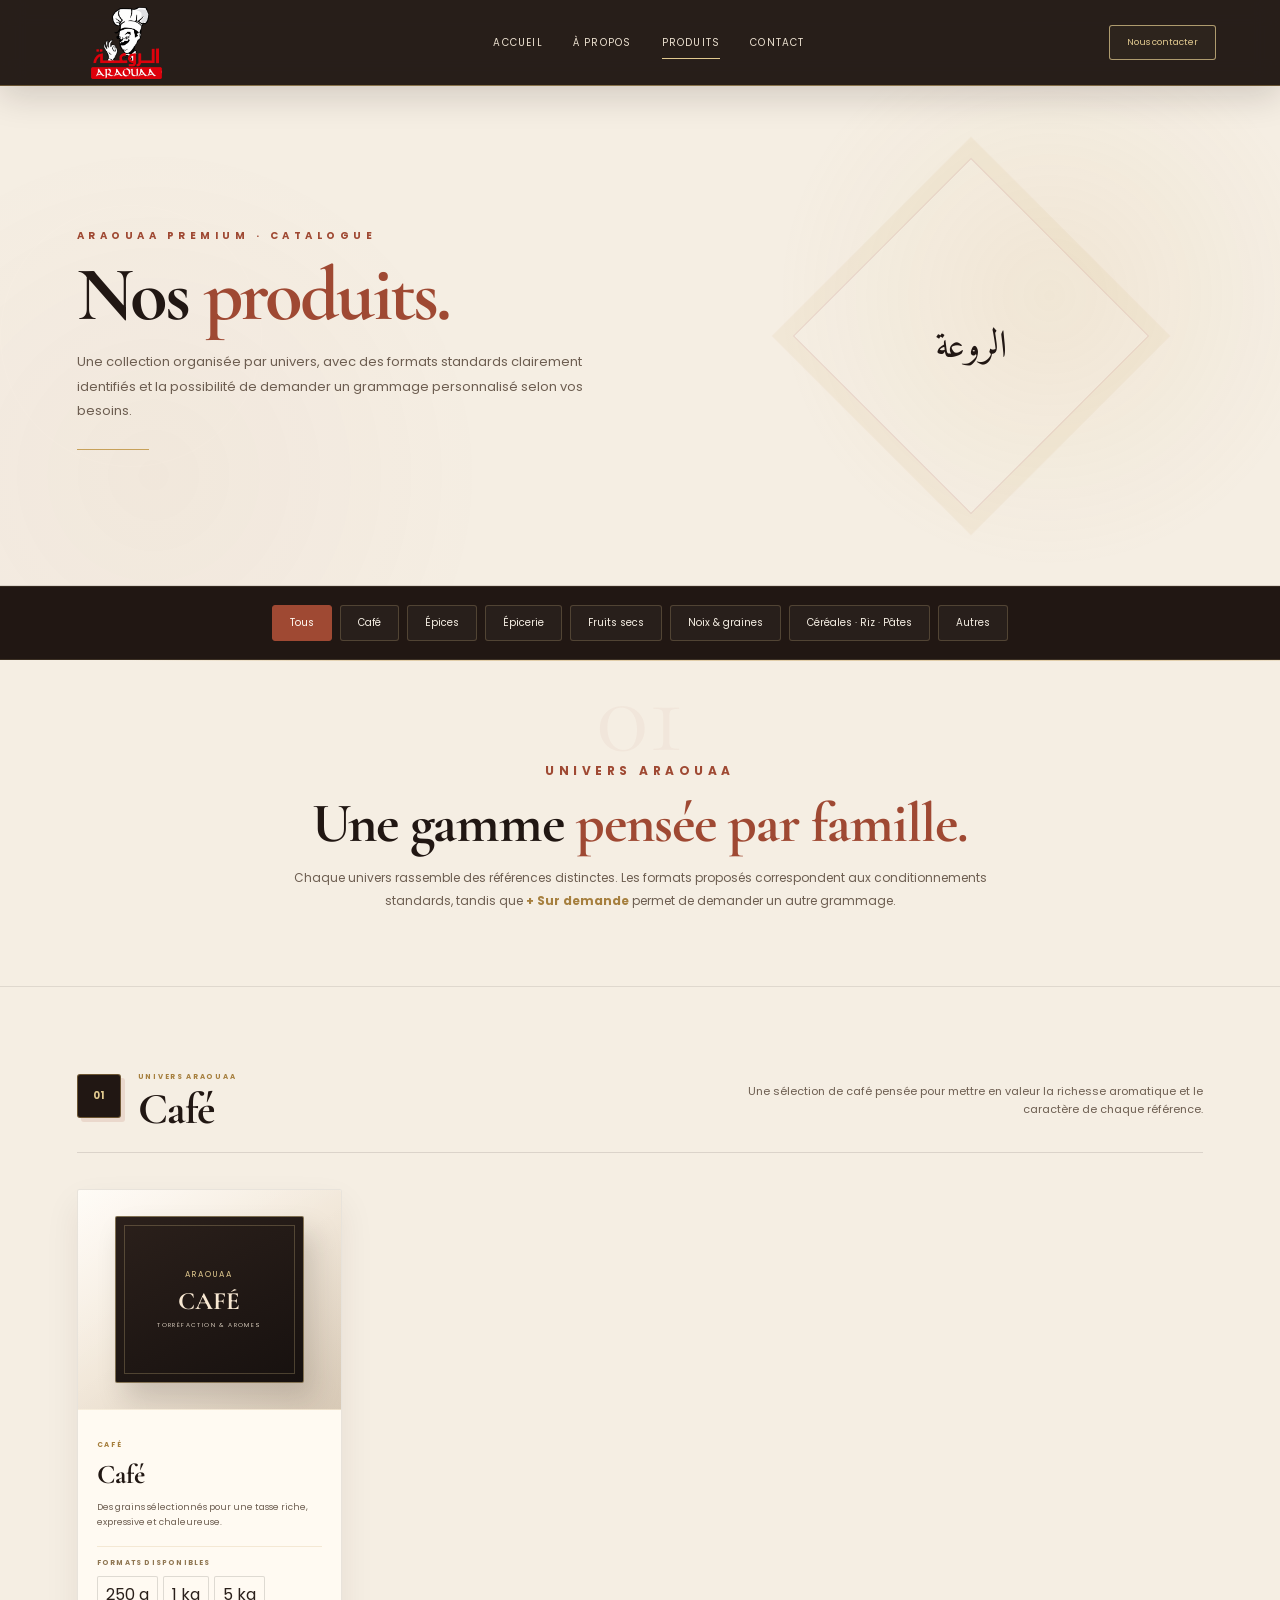
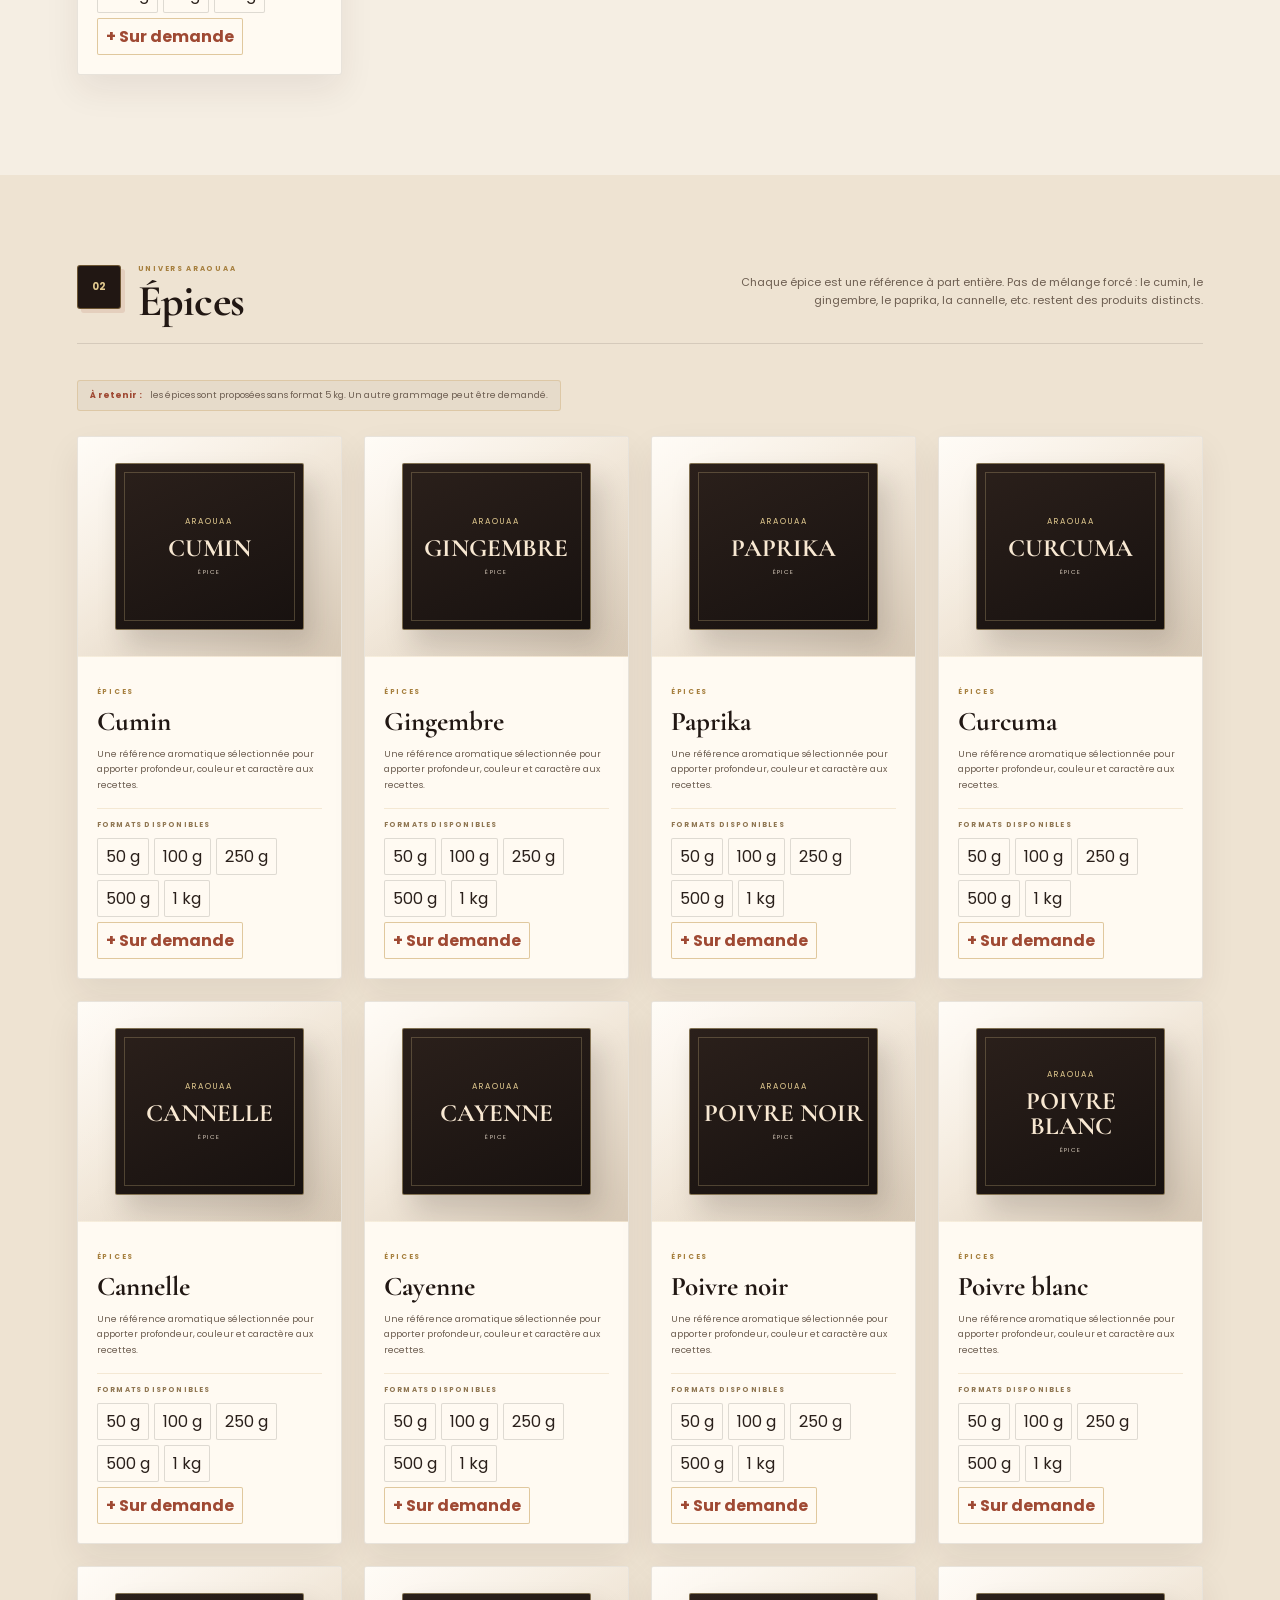
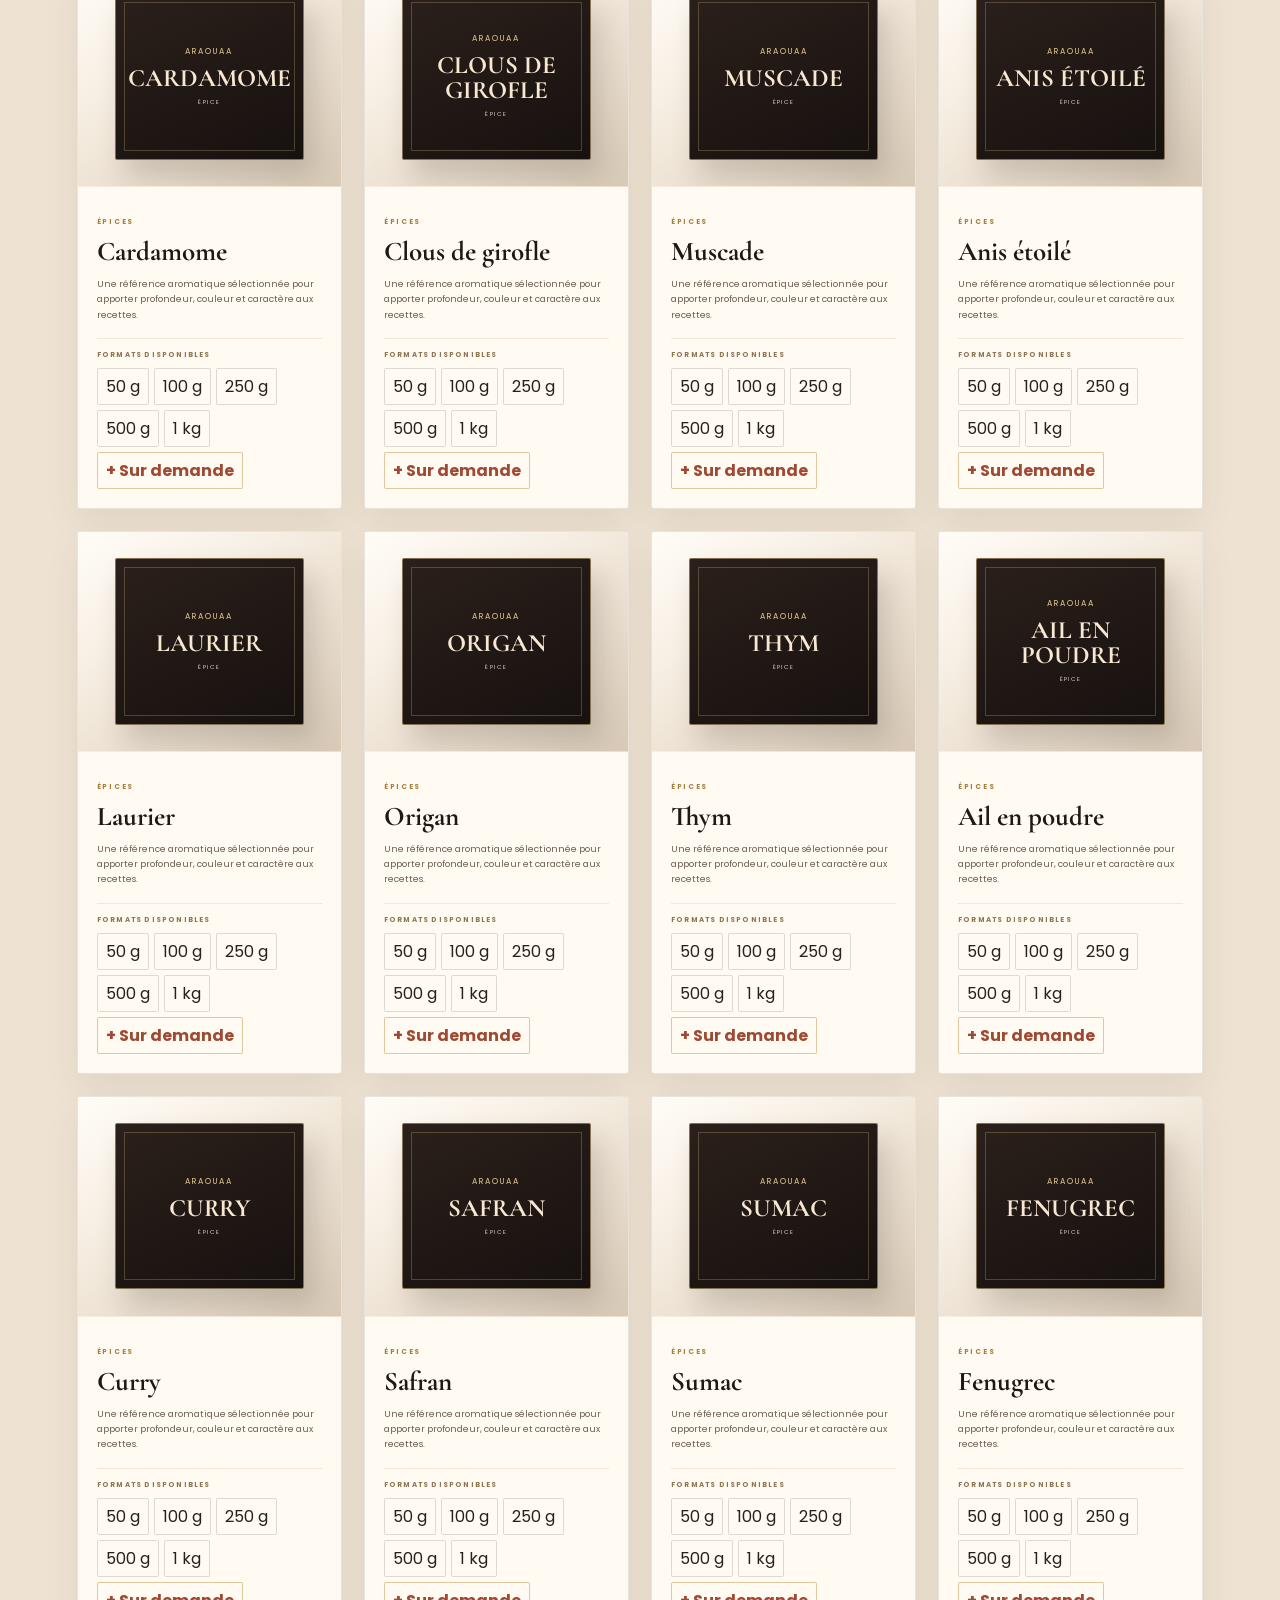
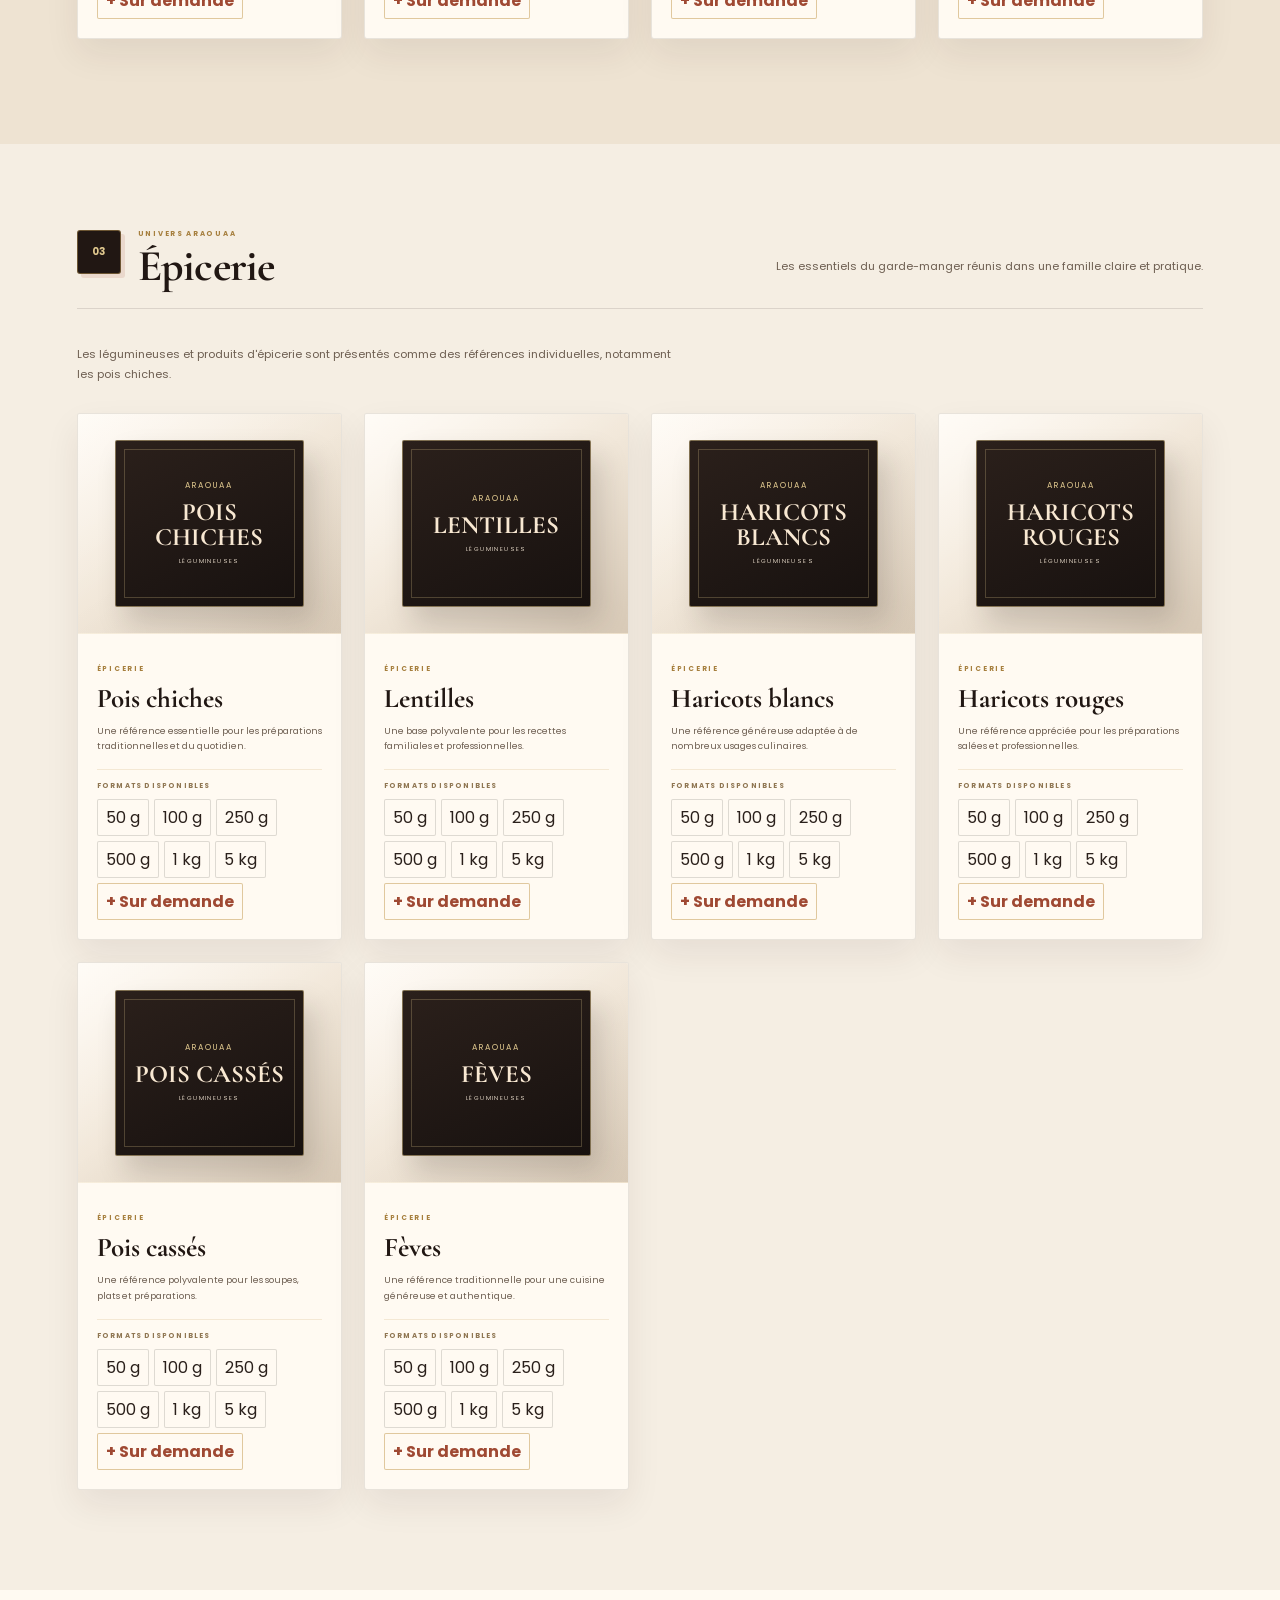
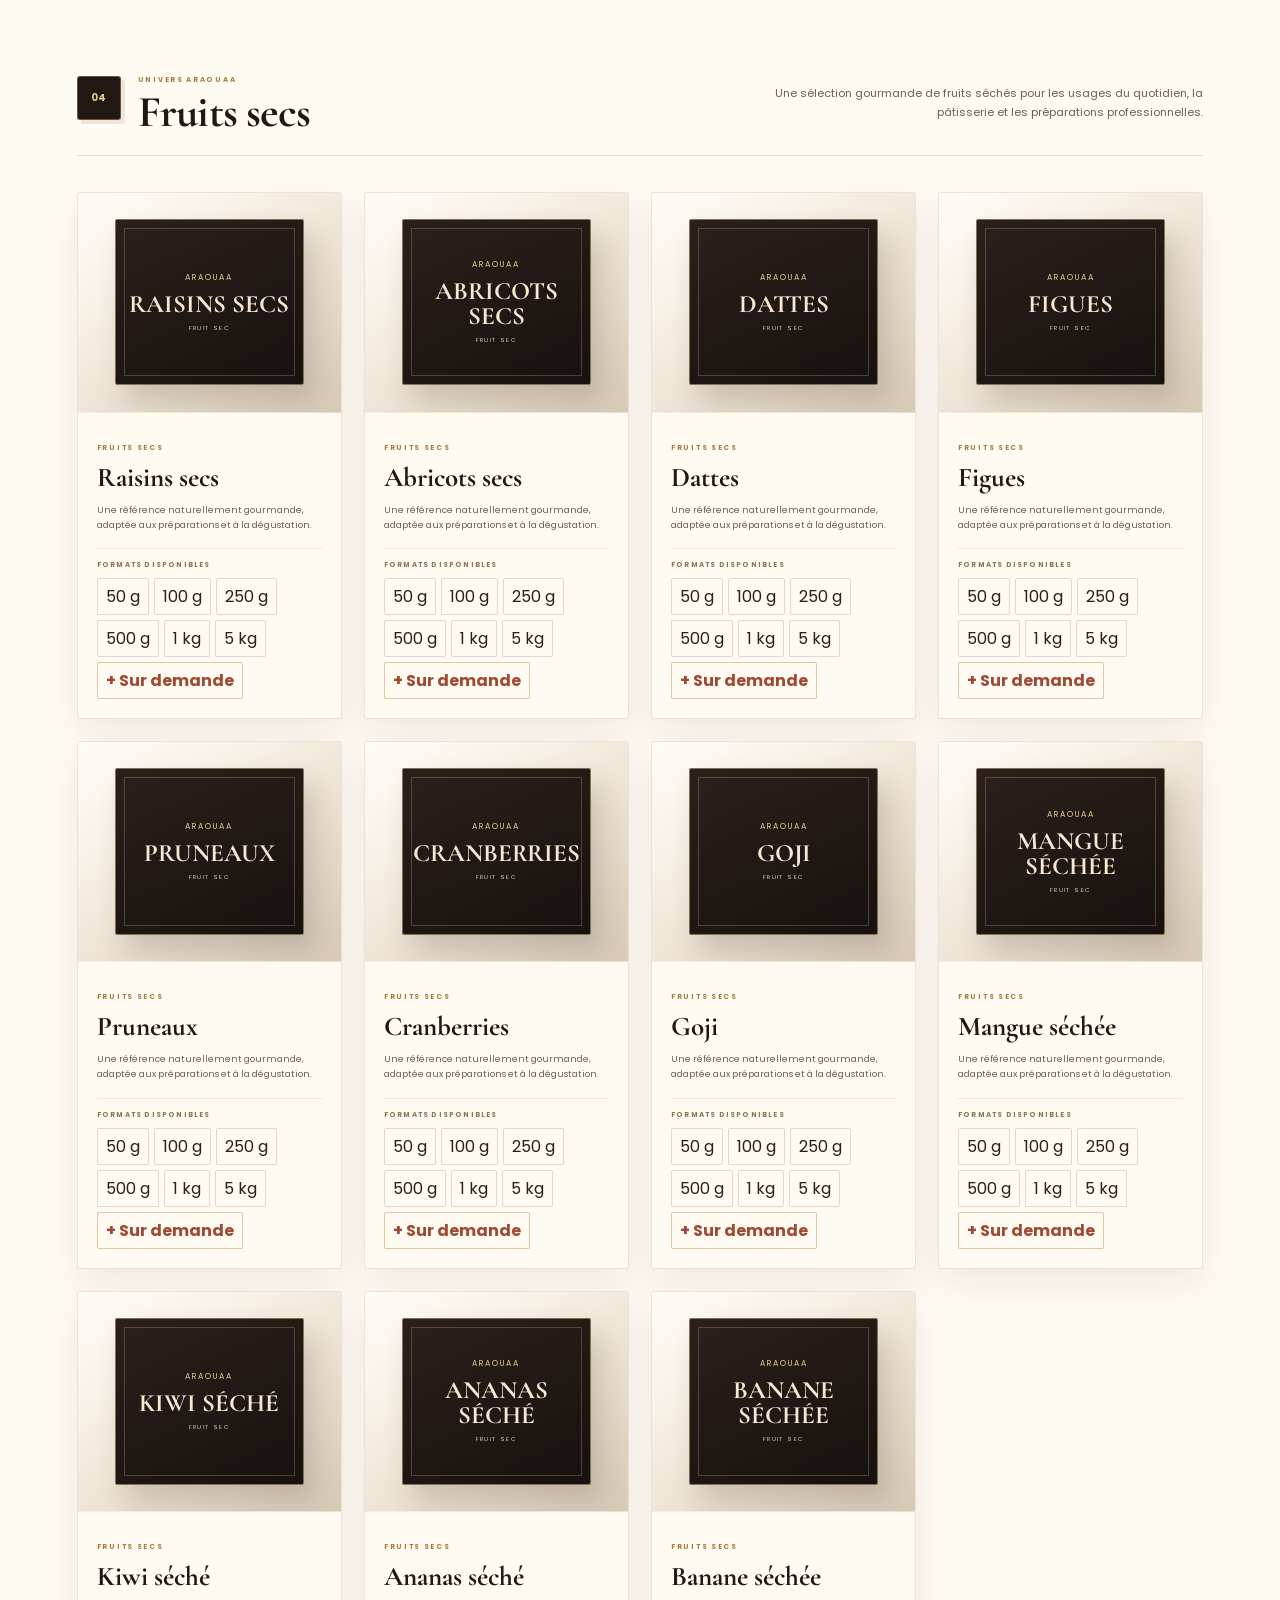
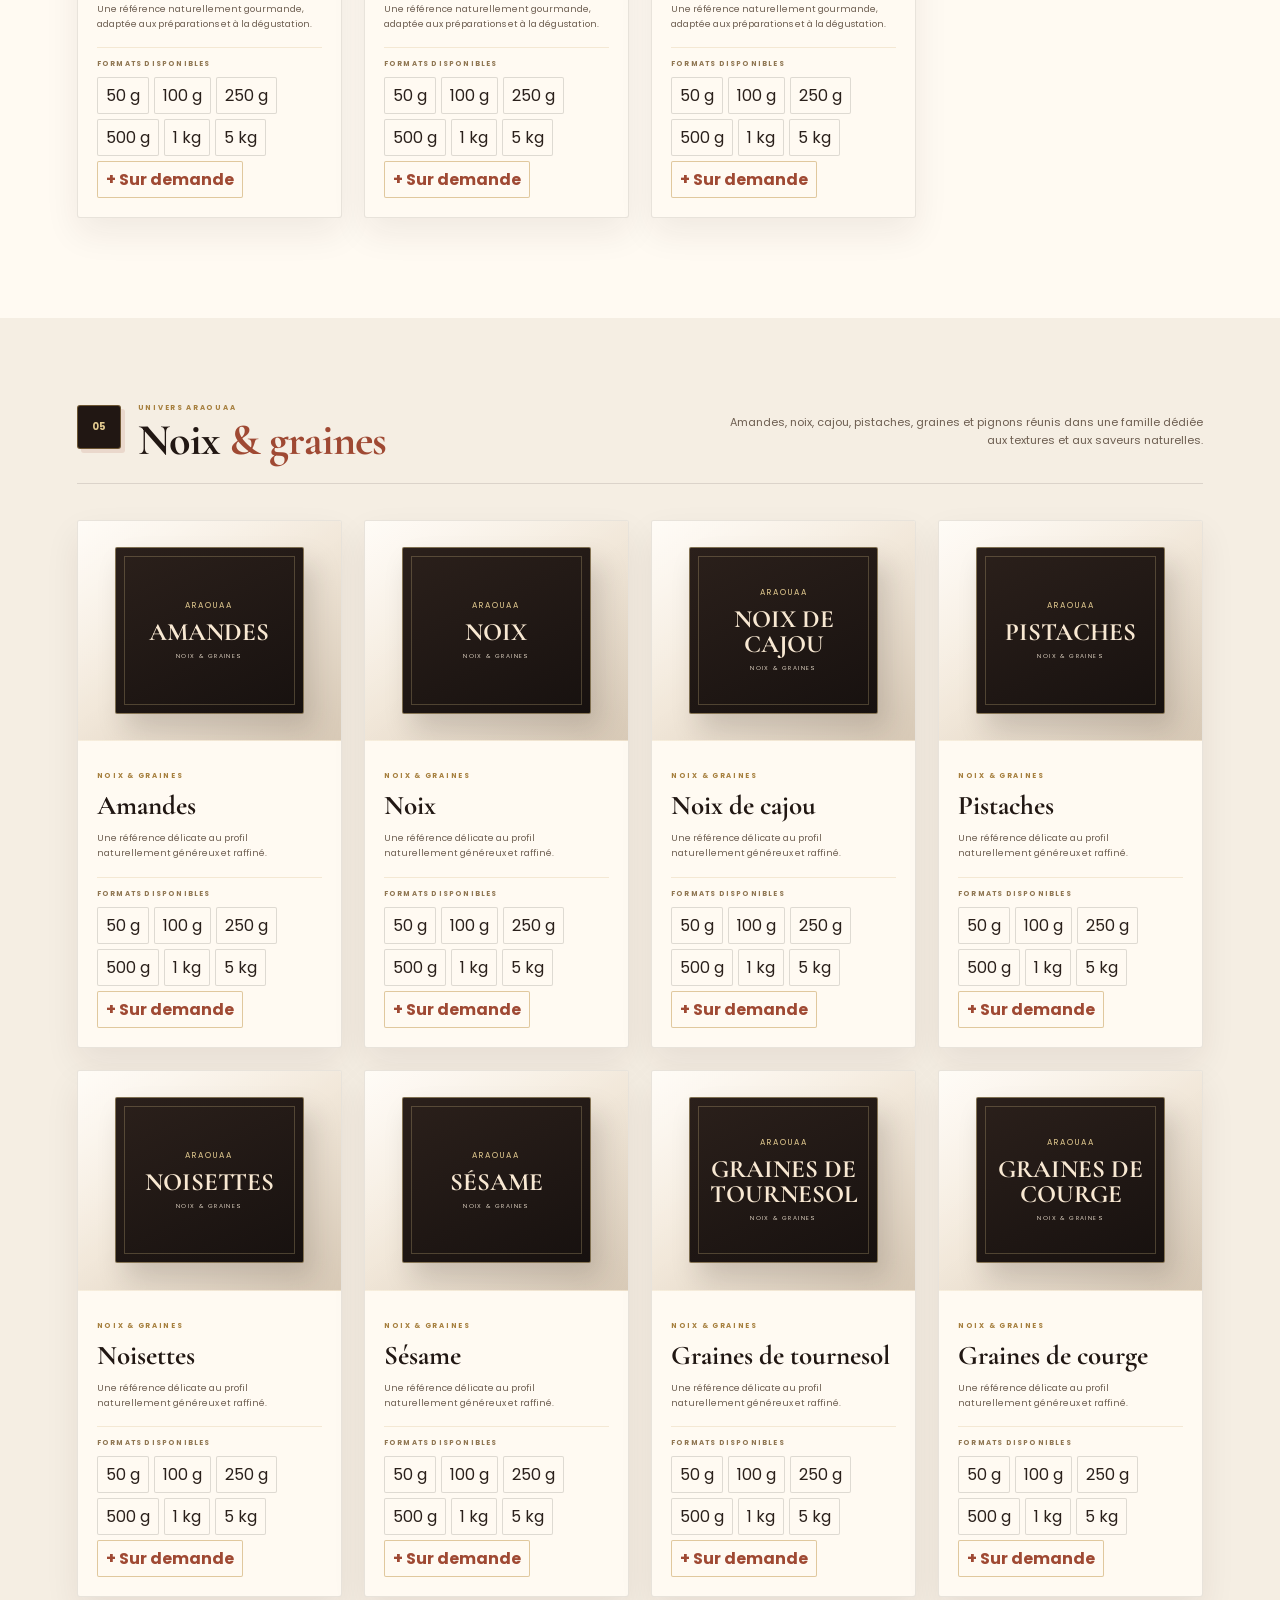
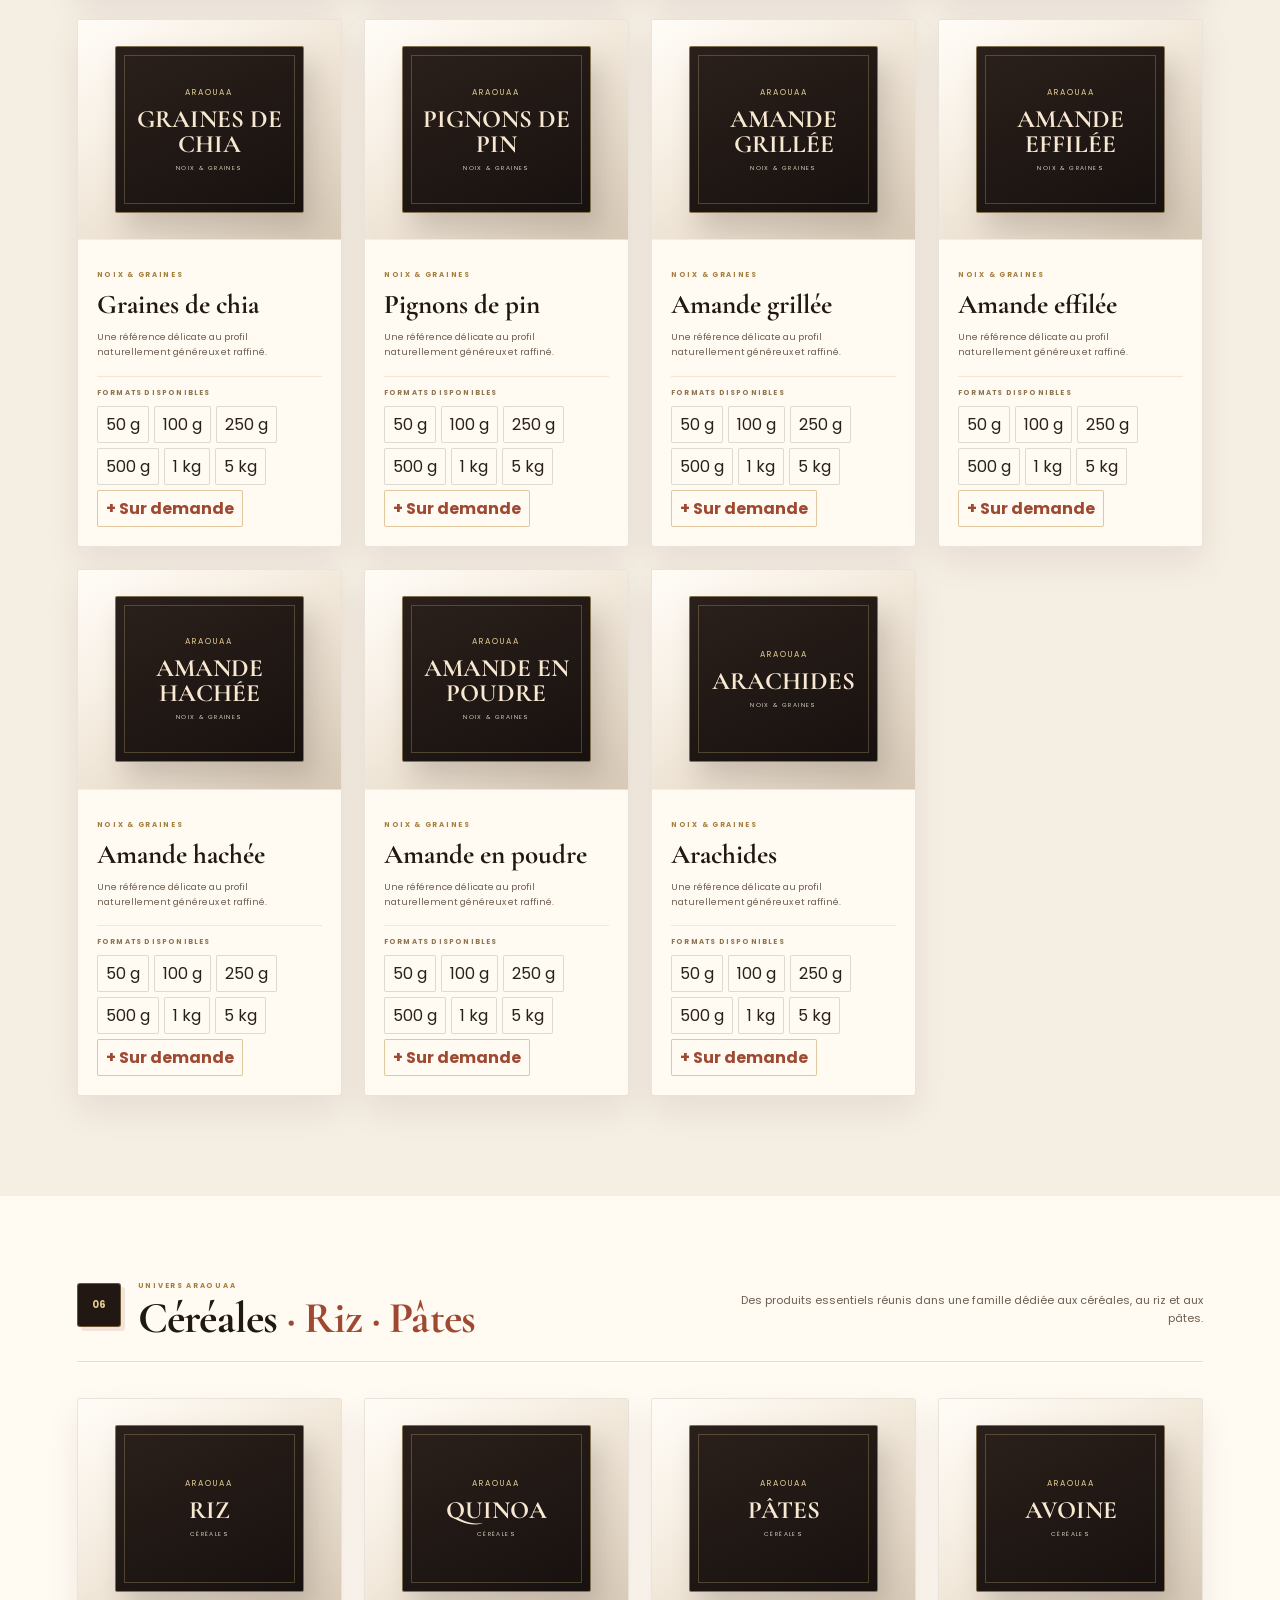
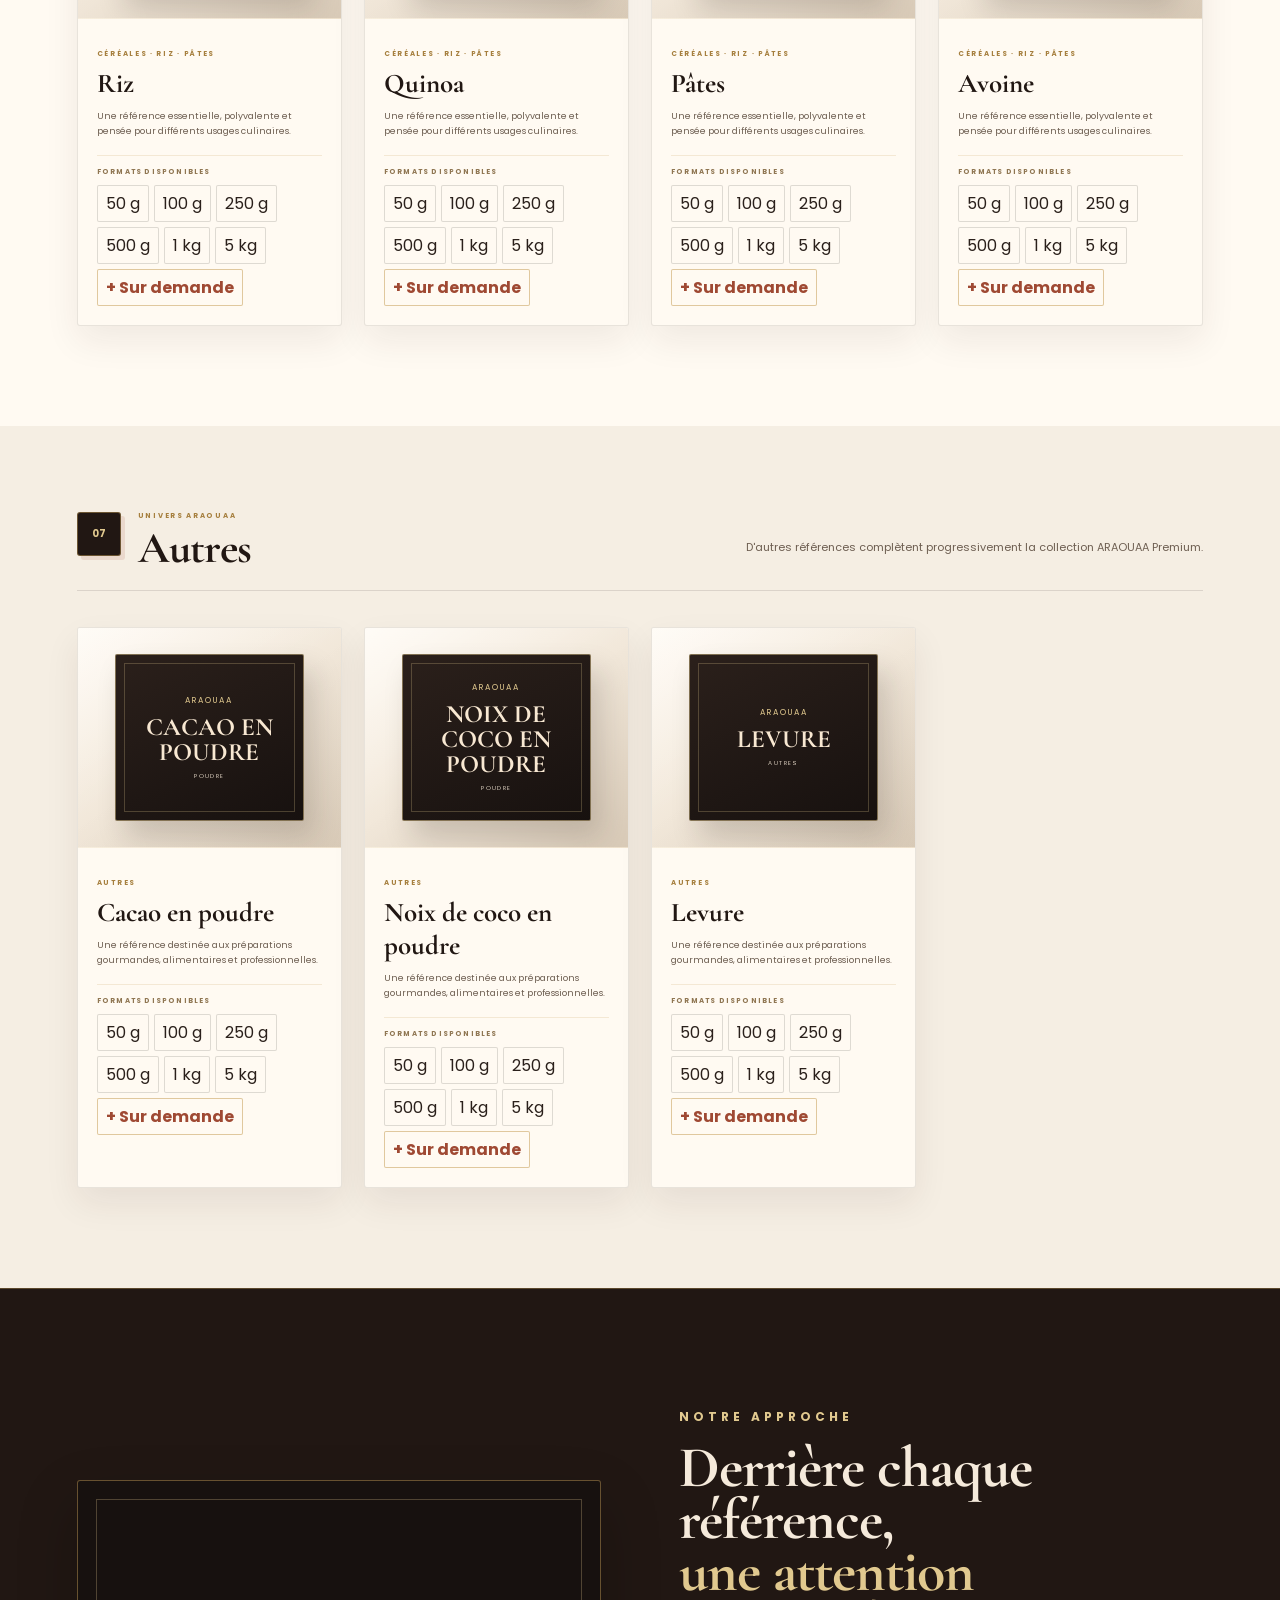
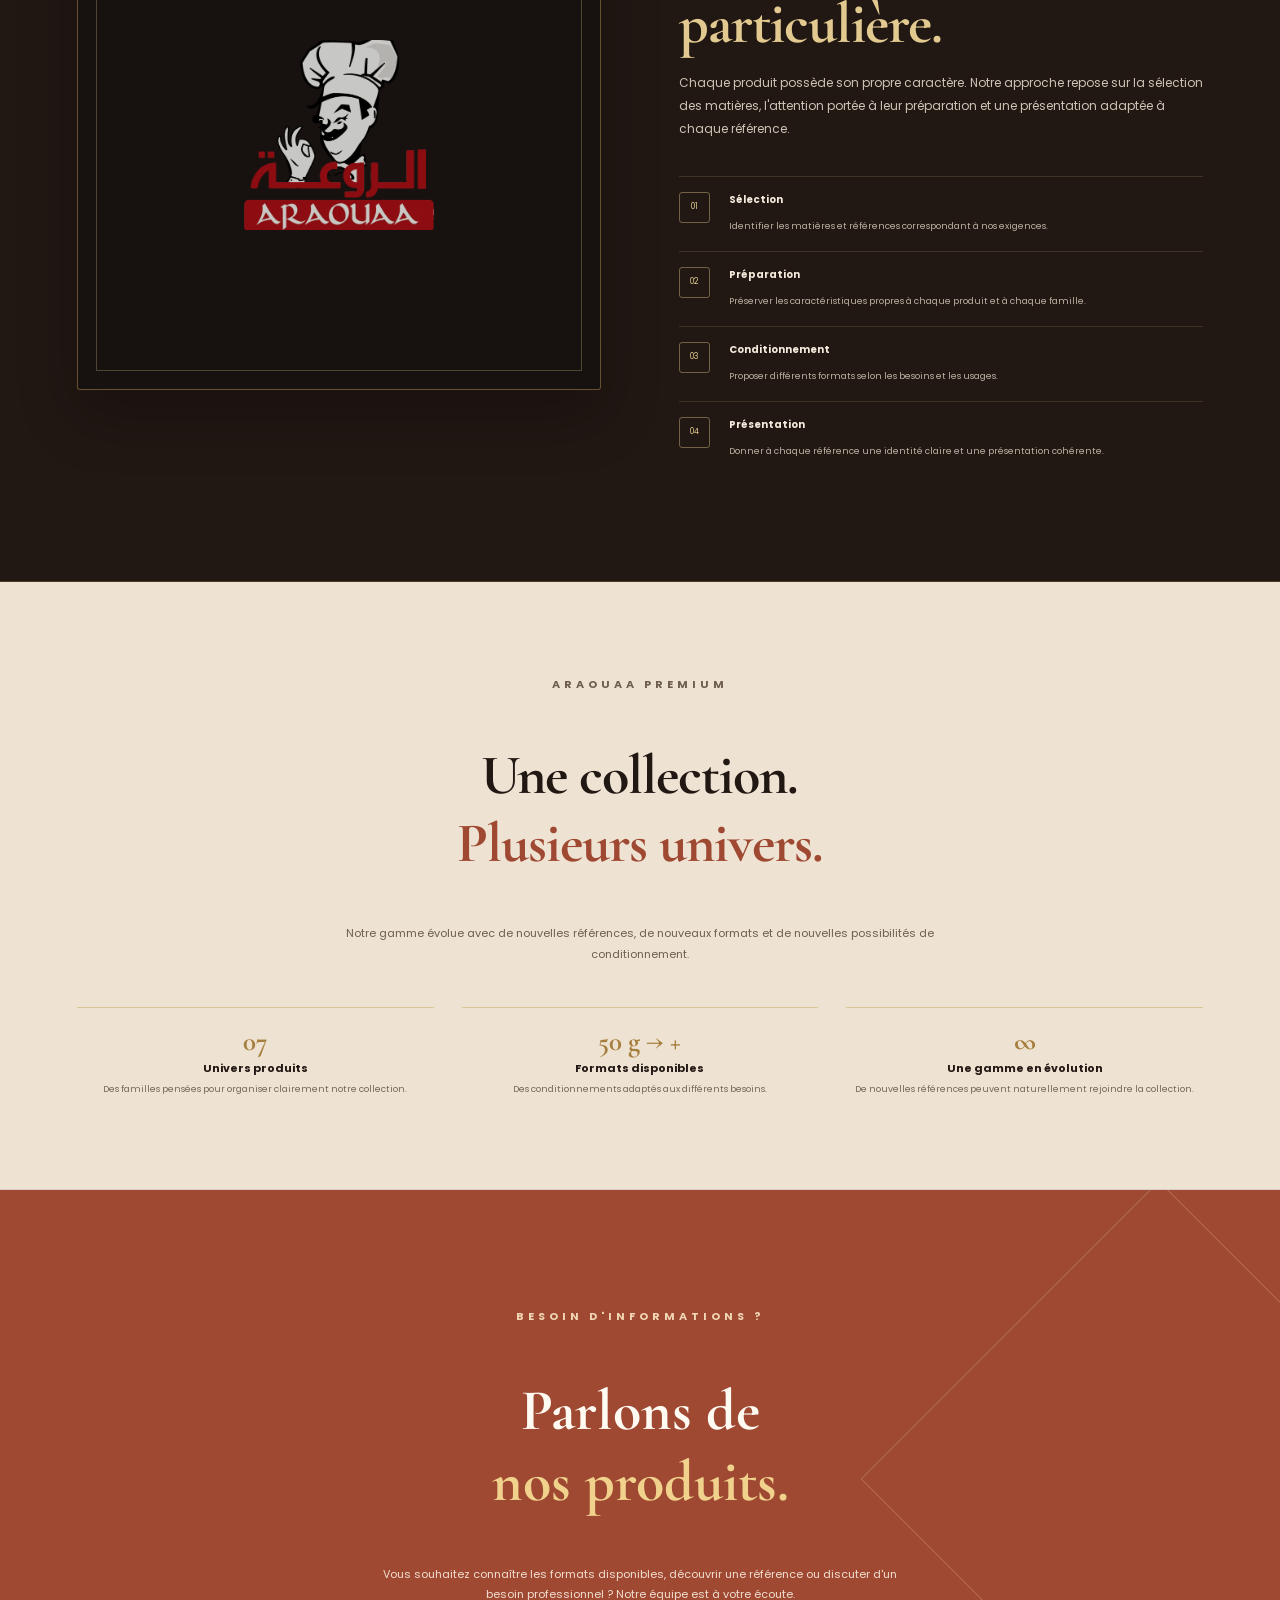
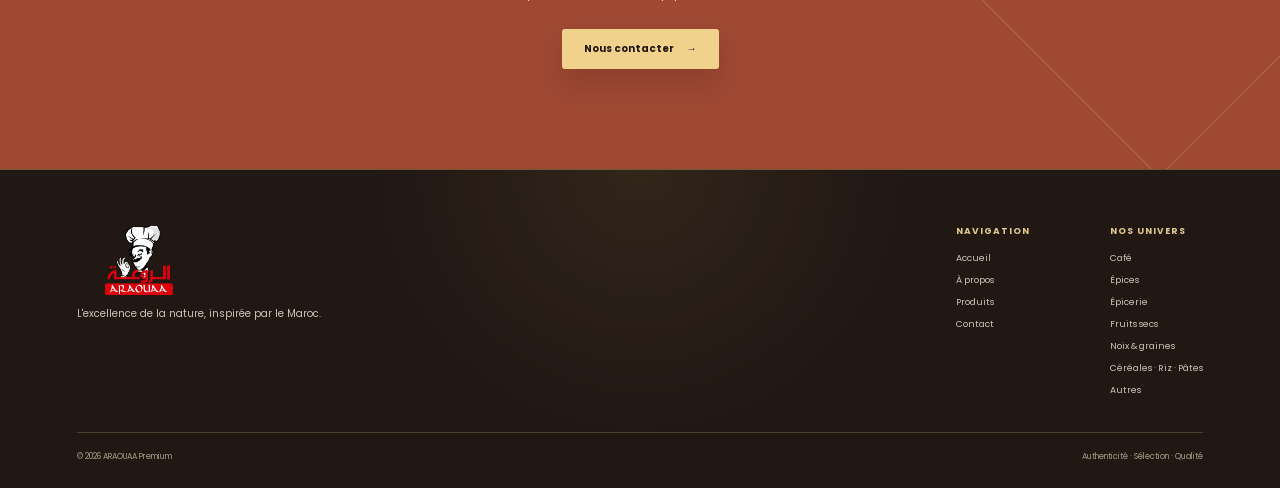
==== commit 319a458f: "Add files via upload" ====
--- a/produits.html
+++ b/produits.html
@@ -8,7 +8,7 @@
 <title>Produits | ARAOUAA Premium</title>
 <link rel="preconnect" href="https://fonts.googleapis.com">
 <link rel="preconnect" href="https://fonts.gstatic.com" crossorigin>
-<link href="https://fonts.googleapis.com/css2?family=Cormorant+Garamond:wght@500;600;700&family=Poppins:wght@300;400;500;600;700&display=swap" rel="stylesheet">
+<link href="https://fonts.googleapis.com/css2?family=Amiri+Quran&family=Cormorant+Garamond:wght@500;600;700&family=Poppins:wght@300;400;500;600;700&display=swap" rel="stylesheet">
 <link rel="stylesheet" href="produits.css">
 </head>
 <body class="products-page">
@@ -19,7 +19,7 @@
   <button class="menu-toggle" type="button" aria-label="Ouvrir le menu" aria-expanded="false"><span></span><span></span><span></span></button>
 </header>
 <main>
-<section class="products-hero"><div class="products-hero-inner"><div class="products-hero-copy"><span class="products-hero-eyebrow">ARAOUAA PREMIUM · CATALOGUE</span><h1>Nos <em>produits.</em></h1><p>Une collection organisée par univers, avec des formats standards clairement identifiés et la possibilité de demander un grammage personnalisé selon vos besoins.</p><div class="products-hero-rule"></div></div></div></section>
+<section class="products-hero"><div class="products-hero-inner"><div class="products-hero-copy"><span class="products-hero-eyebrow">ARAOUAA PREMIUM · CATALOGUE</span><h1>Nos <em>produits.</em></h1><p>Une collection organisée par univers, avec des formats standards clairement identifiés et la possibilité de demander un grammage personnalisé selon vos besoins.</p><div class="products-hero-rule"></div></div><div class="hero-arabic-signature" lang="ar" dir="rtl" aria-label="الروعة"><div class="hero-arabic-word">الروعة</div><span class="hero-arabic-rule"></span></div></div></section>
 <section class="product-categories"><div class="product-category-nav"><button class="catalog-filter active" data-category="all">Tous</button><button class="catalog-filter" data-category="cafe">Café</button><button class="catalog-filter" data-category="epices">Épices</button><button class="catalog-filter" data-category="epicerie">Épicerie</button><button class="catalog-filter" data-category="fruits-secs">Fruits secs</button><button class="catalog-filter" data-category="noix-graines">Noix &amp; graines</button><button class="catalog-filter" data-category="cereales">Céréales · Riz · Pâtes</button><button class="catalog-filter" data-category="autres">Autres</button></div></section>
 <section class="products-intro"><p class="eyebrow">UNIVERS ARAOUAA</p><h2>Une gamme <em>pensée par famille.</em></h2><p>Chaque univers rassemble des références distinctes. Les formats proposés correspondent aux conditionnements standards, tandis que <strong>+ Sur demande</strong> permet de demander un autre grammage.</p></section>
 
--- a/produits.css
+++ b/produits.css
@@ -1,22 +1,512 @@
 @import url("produits-base.css");
 
-/* Product catalogue story visual: logo only, no door/photo treatment. */
+/* Keep the catalogue story visual from the previous polished version. */
 .product-story-visual img{content:url("assets/logo-crystal-4k.png");width:190px;height:190px;object-fit:contain;opacity:1;position:relative;z-index:2;filter:drop-shadow(0 18px 28px rgba(0,0,0,.3));}
 .product-story-overlay{display:none !important;}
 .product-story-label{display:none !important;}
-.product-story-visual{display:flex;align-items:center;justify-content:center;background:radial-gradient(circle at 50% 38%,#b12b39 0,#6b0c15 48%,#3b070c 100%);border:1px solid rgba(199,154,59,.45);}
-
-/* Catalogue hero: remove the remaining background photo and keep the space intentionally clean. */
-.products-hero{background:radial-gradient(circle at 72% 38%,rgba(226,189,105,.2),transparent 34%),linear-gradient(135deg,#fffdf8 0%,#f7f1e7 58%,#eadcc6 100%) !important;}
-
-/* Épicerie uses the exact same section geometry as the other catalogue families. */
-.category-pantry{width:100%;padding:60px 0 100px;background:var(--p-cream) !important;}
-.category-pantry .category-inner{width:min(1380px,88%);margin:auto;}
+.product-story-visual{display:flex;align-items:center;justify-content:center;background:var(--p-cream) !important;border:1px solid rgba(199,154,59,.38);}
+
+/* ONLY the top "Nos produits" hero keeps the new teal/zellij treatment. */
+.products-hero{background-color:#123d43 !important;background-image:radial-gradient(circle at 50% 18%,rgba(223,244,230,.18),transparent 34%),linear-gradient(90deg,rgba(7,34,37,.20),transparent 24%,transparent 76%,rgba(7,34,37,.20)),repeating-conic-gradient(from 22.5deg at 50% 50%,rgba(199,154,59,.24) 0deg 2.5deg,transparent 2.5deg 45deg),repeating-conic-gradient(from 0deg at 50% 50%,transparent 0deg 42deg,rgba(235,211,137,.07) 42deg 45deg) !important;background-size:auto,auto,86px 86px,86px 86px;border-bottom:1px solid rgba(224,193,104,.30);}
+.products-hero:after{content:"";position:absolute;inset:0;background:linear-gradient(105deg,transparent 0%,rgba(255,255,255,.06) 28%,rgba(255,255,255,.16) 38%,transparent 48%,transparent 70%,rgba(255,255,255,.05) 80%,transparent 88%);pointer-events:none;mix-blend-mode:screen;}
+.products-hero-copy{position:relative;z-index:2;}
+.products-hero-eyebrow{color:#e3c263 !important;}
+.products-hero h1{color:#f5ead8 !important;}
+.products-hero h1 em{color:#f0d27c !important;}
+.products-hero p{color:#d7ddd8 !important;}
+.products-hero-rule{background:#e3c263 !important;}
+
+/* Restore the product catalogue itself to the previous cream / burgundy / gold look. */
+.category-pantry{width:min(1380px,88%);margin:auto;padding:60px 0 100px;background:var(--p-cream) !important;}
+.category-pantry .category-inner{width:100%;margin:0;}
 .category-pantry .category-heading{display:flex;align-items:flex-end;justify-content:space-between;gap:40px;margin-bottom:32px;border-bottom:1px solid var(--p-line);padding-bottom:20px;}
 .category-pantry .product-items{display:grid;grid-template-columns:repeat(4,1fr);gap:20px;}
 .category-pantry .product-item{width:100%;}
 .category-pantry .product-item-image{height:220px;display:flex;align-items:center;justify-content:center;}
 
+/* Category navigation strip: same warm cream / dried-pink tone as the main website background. */
+.product-categories{background:var(--p-cream) !important;background-image:none !important;border-top:1px solid rgba(23,21,19,.08);border-bottom:1px solid rgba(23,21,19,.10);}
+.product-category-nav button{border-color:rgba(23,21,19,.16) !important;color:var(--p-ink) !important;background:rgba(255,255,255,.18) !important;}
+.product-category-nav button:hover,.product-category-nav button.active{background:var(--p-burgundy) !important;color:#fff8ed !important;border-color:var(--p-burgundy) !important;}
+
+/* Keep the "Nos univers" intro in the teal family. */
+.products-intro{position:relative;isolation:isolate;color:#f3ead5;background:#123d43 !important;background-image:radial-gradient(circle at 50% 18%,rgba(223,244,230,.18),transparent 34%),linear-gradient(90deg,rgba(7,34,37,.20),transparent 24%,transparent 76%,rgba(7,34,37,.20)),repeating-conic-gradient(from 22.5deg at 50% 50%,rgba(199,154,59,.24) 0deg 2.5deg,transparent 2.5deg 45deg),repeating-conic-gradient(from 0deg at 50% 50%,transparent 0deg 42deg,rgba(235,211,137,.07) 42deg 45deg) !important;background-size:auto,auto,86px 86px,86px 86px;width:100%;max-width:none;padding-left:6%;padding-right:6%;}
+.products-intro:before,.products-intro:after{content:"";position:absolute;top:0;bottom:0;width:100%;left:0;right:0;z-index:-1;opacity:1;background:none;}
+.products-intro:before{display:none;}
+.products-intro:after{content:"";position:absolute;inset:0;z-index:0;background:linear-gradient(105deg,transparent 0%,rgba(255,255,255,.06) 28%,rgba(255,255,255,.16) 38%,transparent 48%,transparent 70%,rgba(255,255,255,.05) 80%,transparent 88%);pointer-events:none;mix-blend-mode:screen;}
+.products-intro .eyebrow{color:#e3c263 !important;}
+.products-intro h2{color:#f5ead8 !important;}
+.products-intro h2 em{color:#f0d27c !important;}
+.products-intro p{color:#d7ddd8 !important;}
+.products-intro strong{color:#f0d27c !important;}
+
+/* Bottom footer: keep the same blue/teal material beside the logo, navigation and univers links. */
+.footer{background-color:#123d43 !important;background-image:radial-gradient(circle at 50% 18%,rgba(223,244,230,.18),transparent 34%),linear-gradient(90deg,rgba(7,34,37,.20),transparent 24%,transparent 76%,rgba(7,34,37,.20)),repeating-conic-gradient(from 22.5deg at 50% 50%,rgba(199,154,59,.24) 0deg 2.5deg,transparent 2.5deg 45deg),repeating-conic-gradient(from 0deg at 50% 50%,transparent 0deg 42deg,rgba(235,211,137,.07) 42deg 45deg),linear-gradient(105deg,transparent 0%,rgba(255,255,255,.04) 28%,rgba(255,255,255,.12) 38%,transparent 48%,transparent 70%,rgba(255,255,255,.035) 80%,transparent 88%) !important;background-size:auto,auto,86px 86px,86px 86px,100% 100% !important;border-top:1px solid rgba(224,193,104,.30);}
+.footer-nav strong{color:#e3c263 !important;}
+.footer-nav a{color:#cfd8d4 !important;}
+.footer-brand p{color:#d1d9d5 !important;}
+.footer-bottom{border-top-color:rgba(224,193,104,.20) !important;color:#aebbb6 !important;}
+
 @media(max-width:1150px){.category-pantry .product-items{grid-template-columns:repeat(3,1fr);}}
 @media(max-width:850px){.category-pantry .category-heading{align-items:flex-start;flex-direction:column;gap:15px;}.category-pantry .product-items{grid-template-columns:1fr 1fr;}}
 @media(max-width:560px){.product-story-visual img{width:160px;height:160px;}.category-pantry .product-items{grid-template-columns:1fr;}}
+
+/* ================================================================
+   ATELIER LUXURY — PRODUCTS PAGE MATCH
+   Bring the full catalogue page into the same visual language as
+   the homepage experiment. CSS-only: no HTML / JS / asset changes.
+   ================================================================ */
+:root{
+  --atelier-espresso:#211713;
+  --atelier-espresso-2:#2b1d18;
+  --atelier-cream:#f5eee3;
+  --atelier-paper:#fffaf2;
+  --atelier-gold:#c7a15a;
+  --atelier-gold-soft:#e1c98f;
+  --atelier-terracotta:#9f4933;
+  --atelier-terracotta-deep:#7e3827;
+  --atelier-ink:#2a201b;
+  --atelier-muted:#6d5e51;
+}
+
+.products-page{background:var(--atelier-cream) !important;color:var(--atelier-ink) !important;}
+
+/* Header: quiet architectural bar, no generic cream nav. */
+.products-header{
+  background:rgba(33,23,19,.97) !important;
+  border-bottom:1px solid rgba(199,161,90,.42) !important;
+  box-shadow:0 10px 35px rgba(25,15,11,.16) !important;
+}
+.products-header:after{
+  content:"";position:absolute;left:5%;right:5%;bottom:-1px;height:1px;
+  background:linear-gradient(90deg,transparent,rgba(225,201,143,.75) 18%,rgba(225,201,143,.75) 82%,transparent);
+  opacity:.35;pointer-events:none;
+}
+.products-logo{position:relative;z-index:2;}
+.products-main-nav a{color:#eadfce !important;}
+.products-main-nav a:after{background:var(--atelier-gold-soft) !important;}
+.products-header-contact{
+  border-color:rgba(225,201,143,.72) !important;
+  color:var(--atelier-gold-soft) !important;
+  border-radius:3px !important;
+  background:rgba(225,201,143,.035) !important;
+}
+.menu-toggle span{background:#eadfce !important;}
+
+/* Hero: dark atelier field, using geometry rather than wallpaper. */
+.products-hero{
+  min-height:500px !important;
+  background-color:var(--atelier-espresso) !important;
+  background-image:
+    radial-gradient(circle at 78% 42%,rgba(199,161,90,.13),transparent 25%),
+    radial-gradient(circle at 15% 80%,rgba(159,73,51,.08),transparent 28%),
+    linear-gradient(90deg,#211713 0%,#211713 48%,rgba(33,23,19,.92) 100%) !important;
+  border-bottom:1px solid rgba(199,161,90,.42) !important;
+}
+.products-hero:before{
+  right:8% !important;top:50% !important;width:min(37vw,500px) !important;height:min(37vw,500px) !important;
+  border-radius:0 !important;transform:translateY(-50%) rotate(45deg) !important;
+  border:1px solid rgba(199,161,90,.26) !important;
+  box-shadow:0 0 0 18px rgba(199,161,90,.035),0 0 0 19px rgba(199,161,90,.10) !important;
+}
+.products-hero:after{
+  right:calc(8% + 68px) !important;top:50% !important;width:260px !important;height:260px !important;
+  border-radius:50% !important;transform:translateY(-50%) !important;
+  border:1px solid rgba(159,73,51,.35) !important;
+  background:
+    linear-gradient(90deg,transparent 49.7%,rgba(225,201,143,.12) 50%,transparent 50.3%),
+    linear-gradient(0deg,transparent 49.7%,rgba(225,201,143,.09) 50%,transparent 50.3%) !important;
+}
+.products-hero-copy{padding:82px 0 !important;}
+.products-hero-eyebrow{color:var(--atelier-gold-soft) !important;letter-spacing:4.5px !important;}
+.products-hero h1{color:#f6ecdd !important;letter-spacing:-2.8px !important;}
+.products-hero h1 em{color:#d98b70 !important;}
+.products-hero p{color:#cfc3b5 !important;}
+.products-hero-rule{background:var(--atelier-gold-soft) !important;width:72px !important;height:1px !important;}
+
+/* Category rail: espresso with a thin gold spine. */
+.product-categories{
+  background:var(--atelier-espresso-2) !important;
+  border-top:1px solid rgba(225,201,143,.14) !important;
+  border-bottom:1px solid rgba(225,201,143,.28) !important;
+  box-shadow:0 12px 30px rgba(24,15,11,.16) !important;
+}
+.product-category-nav button{
+  border-radius:3px !important;
+  border-color:rgba(225,201,143,.22) !important;
+  background:transparent !important;
+  color:#e5d9c9 !important;
+}
+.product-category-nav button:hover,.product-category-nav button.active{
+  background:var(--atelier-terracotta) !important;
+  border-color:var(--atelier-terracotta) !important;
+  color:#fffaf2 !important;
+}
+
+/* Intro: ivory, editorial, with a single architectural rule. */
+.products-intro{
+  width:100% !important;max-width:none !important;padding:88px 10% 62px !important;
+  background:var(--atelier-cream) !important;color:var(--atelier-ink) !important;
+  border-bottom:1px solid rgba(33,23,19,.10) !important;
+  position:relative;isolation:isolate;
+}
+.products-intro:before{
+  display:block !important;content:"" !important;position:absolute;left:10%;right:10%;top:0;height:1px;
+  background:linear-gradient(90deg,transparent,rgba(199,161,90,.65) 20%,rgba(199,161,90,.65) 80%,transparent);
+  opacity:.65;z-index:0;
+}
+.products-intro:after{
+  display:block !important;content:"01" !important;position:absolute;right:8%;bottom:-24px;
+  font-family:"Cormorant Garamond",serif;font-size:110px;line-height:1;color:rgba(159,73,51,.045);
+  z-index:-1;pointer-events:none;background:none !important;mix-blend-mode:normal !important;
+}
+.products-intro .eyebrow{color:var(--atelier-terracotta) !important;letter-spacing:4.5px !important;}
+.products-intro h2{color:var(--atelier-espresso) !important;font-size:56px !important;letter-spacing:-1px !important;}
+.products-intro h2 em{color:var(--atelier-terracotta) !important;}
+.products-intro p{color:var(--atelier-muted) !important;max-width:720px;margin-left:auto;margin-right:auto;}
+.products-intro strong{color:#a67f3e !important;}
+
+/* Every category becomes a clean catalogue chapter. */
+.product-category-section,.category-pantry{
+  width:100% !important;max-width:none !important;margin:0 !important;padding:74px 6% 100px !important;
+  background:var(--atelier-cream) !important;
+}
+.product-category-section:nth-of-type(odd),.category-pantry:nth-of-type(odd){background:#fffaf2 !important;}
+.category-spices{background:#eee3d2 !important;padding:78px 0 105px !important;}
+.category-spices .category-inner{width:88% !important;}
+.category-heading{
+  width:min(1380px,100%);margin:0 auto 36px !important;padding-bottom:22px !important;
+  border-bottom:1px solid rgba(33,23,19,.12) !important;
+}
+.category-heading-left{gap:17px !important;}
+.category-number{
+  width:44px !important;height:44px !important;border-radius:3px !important;
+  background:var(--atelier-espresso) !important;color:var(--atelier-gold-soft) !important;
+  border:1px solid rgba(199,161,90,.45) !important;
+  box-shadow:4px 4px 0 rgba(159,73,51,.13) !important;
+}
+.category-heading h2{color:var(--atelier-espresso) !important;font-size:44px !important;letter-spacing:-.8px !important;}
+.category-heading h2 em{color:var(--atelier-terracotta) !important;}
+.category-heading p{color:var(--atelier-muted) !important;}
+.category-heading .product-item-tag{color:#a67f3e !important;}
+.spice-note{
+  border-radius:3px !important;background:rgba(33,23,19,.035) !important;
+  border-color:rgba(199,161,90,.32) !important;color:#6d5e51 !important;
+}
+.spice-note strong{color:var(--atelier-terracotta) !important;}
+.pantry-intro p{color:var(--atelier-muted) !important;}
+
+/* Product cards: sharp catalogue plaques, not rounded UI cards. */
+.product-items{gap:22px !important;}
+.product-item{
+  border-radius:3px !important;background:var(--atelier-paper) !important;
+  border:1px solid rgba(33,23,19,.10) !important;
+  box-shadow:0 15px 35px rgba(47,31,23,.075) !important;
+}
+.product-item:hover{
+  transform:translateY(-7px) !important;
+  border-color:rgba(199,161,90,.62) !important;
+  box-shadow:0 25px 52px rgba(47,31,23,.12) !important;
+}
+.product-item-image{
+  background:linear-gradient(145deg,#fffaf2,#e4d5c1) !important;
+  border-bottom:1px solid rgba(199,161,90,.14);
+}
+.product-item-image:after{background:linear-gradient(145deg,rgba(255,255,255,.34),transparent 48%,rgba(20,15,12,.06)) !important;}
+.product-placeholder{
+  border-radius:2px !important;background:linear-gradient(155deg,#2b201b,#17110f) !important;
+  border-color:rgba(225,201,143,.50) !important;
+  box-shadow:10px 16px 28px rgba(35,24,17,.17) !important;
+}
+.product-placeholder:before{border-radius:0 !important;border-color:rgba(225,201,143,.25) !important;}
+.product-placeholder span{color:var(--atelier-gold-soft) !important;}
+.product-placeholder small{color:#d9cdbd !important;}
+.product-item-content{padding:19px !important;border-top:0 !important;}
+.product-item-tag{color:#a67f3e !important;}
+.product-item h3{color:var(--atelier-espresso) !important;}
+.product-item p{color:var(--atelier-muted) !important;}
+.product-formats{border-top-color:rgba(199,161,90,.20) !important;}
+.formats-label{color:#8f7652 !important;}
+.format-button{border-radius:2px !important;background:#fffaf2 !important;color:var(--atelier-ink) !important;}
+.format-button:hover,.format-button.selected{background:var(--atelier-terracotta) !important;border-color:var(--atelier-terracotta) !important;color:#fff !important;}
+.format-button.custom-format{color:var(--atelier-terracotta) !important;border-color:rgba(199,161,90,.55) !important;}
+
+/* Story: full-width atelier composition, matching the homepage's premium dark section. */
+.product-story{
+  background:var(--atelier-espresso) !important;
+  padding:105px 0 !important;
+  border-top:1px solid rgba(199,161,90,.35);
+  border-bottom:1px solid rgba(199,161,90,.25);
+}
+.product-story-inner{width:min(1380px,88%) !important;gap:78px !important;}
+.product-story-visual{
+  height:510px !important;border-radius:3px !important;
+  background:#17110f !important;border:1px solid rgba(199,161,90,.45) !important;
+  box-shadow:0 25px 60px rgba(0,0,0,.22) !important;
+}
+.product-story-visual:before{
+  content:"";position:absolute;inset:18px;border:1px solid rgba(225,201,143,.28);z-index:2;pointer-events:none;
+}
+.product-story-visual img{object-fit:cover !important;filter:sepia(.10) saturate(.82) brightness(.78) !important;}
+.product-story-overlay{background:linear-gradient(180deg,transparent 42%,rgba(22,12,9,.84)) !important;}
+.product-story-label{left:32px !important;bottom:30px !important;color:#eadfce !important;}
+.product-story-copy .eyebrow{color:var(--atelier-gold-soft) !important;}
+.product-story-copy h2{color:#f5eadb !important;font-size:58px !important;letter-spacing:-1px !important;}
+.product-story-copy h2 em{color:var(--atelier-gold-soft) !important;}
+.product-story-copy>p{color:#cfc3b5 !important;}
+.process-list{gap:0 !important;margin-top:35px !important;}
+.process-step{padding:15px 0;border-top:1px solid rgba(225,201,143,.16);}
+.process-step-number{border-radius:3px !important;color:var(--atelier-gold-soft) !important;border-color:rgba(225,201,143,.42) !important;}
+.process-step strong{color:#f5eadb !important;}
+.process-step span{color:#bdb1a2 !important;}
+
+/* Origin: warm paper with restrained gold rules. */
+.origin-section{background:#eee3d2 !important;padding:92px 0 !important;border-bottom:1px solid rgba(33,23,19,.10);}
+.origin-inner h2{color:var(--atelier-espresso) !important;font-size:56px !important;letter-spacing:-1px !important;}
+.origin-inner h2 em{color:var(--atelier-terracotta) !important;}
+.origin-inner>p{color:var(--atelier-muted) !important;}
+.origin-points{gap:28px !important;}
+.origin-point{border-top-color:rgba(199,161,90,.48) !important;}
+.origin-point strong{color:#a67f3e !important;}
+.origin-point b{color:var(--atelier-espresso) !important;}
+.origin-point span{color:#75685b !important;}
+
+/* CTA: the single strong terracotta moment. */
+.products-cta{
+  background:var(--atelier-terracotta) !important;
+  color:#fffaf2 !important;
+  padding:100px 6% !important;
+  position:relative;overflow:hidden;isolation:isolate;
+}
+.products-cta:after{
+  content:"";position:absolute;right:-90px;top:50%;width:420px;height:420px;
+  border:1px solid rgba(255,246,229,.18);transform:translateY(-50%) rotate(45deg);z-index:-1;
+}
+.products-cta .eyebrow{color:#f0d6b4 !important;}
+.products-cta h2{color:#fffaf2 !important;font-size:58px !important;}
+.products-cta h2 em{color:#f1d28d !important;}
+.products-cta p{color:#f0dfd0 !important;}
+.cta-button{
+  border-radius:3px !important;background:#f1d28d !important;color:var(--atelier-espresso) !important;
+  box-shadow:0 14px 30px rgba(53,24,17,.20) !important;
+}
+
+/* Footer: same atelier finish as homepage. */
+.footer{
+  background:var(--atelier-espresso) !important;
+  background-image:radial-gradient(circle at 50% 0%,rgba(199,161,90,.10),transparent 38%) !important;
+  border-top:1px solid rgba(199,161,90,.48) !important;
+}
+.footer:before{content:"";display:block;position:absolute;left:6%;right:6%;top:0;height:1px;background:linear-gradient(90deg,transparent,#e1c98f 20%,#e1c98f 80%,transparent);opacity:.38;}
+.footer-nav strong{color:var(--atelier-gold-soft) !important;}
+.footer-nav a,.footer-brand p{color:#cfc3b5 !important;}
+.footer-bottom{border-top-color:rgba(225,201,143,.24) !important;color:#a99b8a !important;}
+
+/* Modal follows the same material language. */
+.format-modal-box{border-radius:3px !important;background:var(--atelier-cream) !important;border:1px solid rgba(199,161,90,.38);}
+.format-modal-box input{border-radius:2px !important;background:var(--atelier-paper) !important;}
+.format-modal-box input:focus{border-color:var(--atelier-gold) !important;}
+.format-confirmation{color:var(--atelier-terracotta) !important;}
+
+@media(max-width:900px){
+  .products-hero:before{right:4% !important;width:56vw !important;height:56vw !important;}
+  .products-hero:after{right:calc(4% + 7vw) !important;width:31vw !important;height:31vw !important;}
+}
+@media(max-width:850px){
+  .products-main-nav{background:var(--atelier-espresso) !important;border-bottom:1px solid rgba(225,201,143,.20) !important;}
+  .products-main-nav a{color:#eadfce !important;}
+  .product-category-section,.category-pantry{padding-left:6% !important;padding-right:6% !important;}
+  .products-intro{padding-left:7% !important;padding-right:7% !important;}
+}
+@media(max-width:560px){
+  .products-hero{min-height:410px !important;}
+  .products-hero-copy{padding:65px 0 !important;}
+  .products-hero:before{right:-15% !important;width:78vw !important;height:78vw !important;opacity:.45;}
+  .products-hero:after{right:10% !important;width:42vw !important;height:42vw !important;opacity:.55;}
+  .products-intro{padding-top:70px !important;}
+  .products-intro h2{font-size:45px !important;}
+  .category-heading h2{font-size:38px !important;}
+  .product-story{padding:80px 0 !important;}
+  .product-story-copy h2{font-size:46px !important;}
+  .origin-inner h2,.products-cta h2{font-size:46px !important;}
+}
+/* ================================================================
+   ARABIC ARCHITECTURAL SIGNATURE — placed in the EMPTY RIGHT SIDE
+   of the same "Nos produits" hero. Exact word: الروعة.
+   ================================================================ */
+.products-hero-inner{position:relative !important;}
+.hero-arabic-signature{
+  position:absolute;
+  right:1.5%;
+  top:50%;
+  width:min(430px,38vw);
+  height:330px;
+  transform:translateY(-50%);
+  display:flex;
+  align-items:center;
+  justify-content:center;
+  z-index:4;
+  pointer-events:none;
+  isolation:isolate;
+}
+.hero-arabic-signature:before{
+  content:"";
+  position:absolute;
+  width:250px;
+  height:250px;
+  border:1px solid rgba(225,201,143,.26);
+  transform:rotate(45deg);
+  box-shadow:0 0 0 14px rgba(225,201,143,.025),0 0 0 15px rgba(225,201,143,.08);
+}
+.hero-arabic-signature:after{
+  content:"";
+  position:absolute;
+  width:300px;
+  height:1px;
+  background:linear-gradient(90deg,transparent,rgba(225,201,143,.52),transparent);
+  top:50%;
+  left:50%;
+  transform:translate(-50%,-50%);
+  opacity:.55;
+}
+.hero-arabic-kicker{
+  position:absolute;
+  top:37px;
+  font-family:"Amiri Quran", serif;
+  font-size:10px;
+  font-weight:500;
+  letter-spacing:0;
+  color:#d98b70;
+  opacity:.9;
+}
+.hero-arabic-word{
+  position:relative;
+  z-index:2;
+  font-family:"Amiri Quran", serif;
+  font-size:clamp(72px,7.2vw,112px);
+  font-weight:400;
+  line-height:1.05;
+  letter-spacing:0;
+  color:#f6ecdd;
+  text-shadow:0 2px 0 rgba(0,0,0,.12),0 12px 32px rgba(0,0,0,.22);
+  white-space:nowrap;
+}
+.hero-arabic-rule{
+  position:absolute;
+  bottom:48px;
+  width:92px;
+  height:1px;
+  background:linear-gradient(90deg,transparent,#e1c98f,transparent);
+}
+.hero-arabic-rule:after{
+  content:"";
+  position:absolute;
+  left:50%;
+  top:50%;
+  width:7px;
+  height:7px;
+  transform:translate(-50%,-50%) rotate(45deg);
+  background:var(--atelier-espresso);
+  border:1px solid #e1c98f;
+}
+@media(max-width:900px){
+  .hero-arabic-signature{right:0;width:38vw;opacity:.88;}
+  .products-hero-copy{max-width:55%;}
+  .hero-arabic-word{font-size:clamp(48px,6vw,70px);}
+  .hero-arabic-signature:before{width:190px;height:190px;}
+}
+@media(max-width:650px){
+  .products-hero-copy{max-width:100%;}
+  .hero-arabic-signature{position:relative;right:auto;top:auto;transform:none;width:100%;height:210px;margin-top:-10px;opacity:1;}
+  .hero-arabic-signature:before{width:160px;height:160px;}
+  .hero-arabic-kicker{top:30px;}
+  .hero-arabic-word{font-size:54px;}
+  .hero-arabic-rule{bottom:24px;}
+}
+
+
+/* FINAL TONE — cream hero + cream category rail */
+.products-hero{
+  background:var(--atelier-cream) !important;
+  background-image:
+    radial-gradient(circle at 82% 42%,rgba(199,161,90,.10),transparent 25%),
+    radial-gradient(circle at 12% 78%,rgba(159,73,51,.045),transparent 28%) !important;
+  border-bottom:1px solid rgba(33,23,19,.12) !important;
+}
+.products-hero:before{
+  border-color:rgba(159,73,51,.16) !important;
+  box-shadow:0 0 0 18px rgba(199,161,90,.025),0 0 0 19px rgba(199,161,90,.07) !important;
+}
+.products-hero:after{
+  border-color:rgba(159,73,51,.18) !important;
+  background:
+    linear-gradient(90deg,transparent 49.7%,rgba(33,23,19,.08) 50%,transparent 50.3%),
+    linear-gradient(0deg,transparent 49.7%,rgba(33,23,19,.06) 50%,transparent 50.3%) !important;
+}
+.products-hero-eyebrow{color:var(--atelier-terracotta) !important;}
+.products-hero h1{color:var(--atelier-espresso) !important;}
+.products-hero h1 em{color:var(--atelier-terracotta) !important;}
+.products-hero p{color:var(--atelier-muted) !important;}
+.products-hero-rule{background:var(--atelier-gold) !important;}
+.hero-arabic-word{color:var(--atelier-espresso) !important;text-shadow:none !important;}
+.hero-arabic-kicker{color:var(--atelier-terracotta) !important;}
+.hero-arabic-signature:before{border-color:rgba(159,73,51,.16) !important;box-shadow:0 0 0 14px rgba(199,161,90,.025),0 0 0 15px rgba(199,161,90,.07) !important;}
+.hero-arabic-signature:after{background:linear-gradient(90deg,transparent,rgba(159,73,51,.25),transparent) !important;}
+.hero-arabic-rule{background:linear-gradient(90deg,transparent,var(--atelier-gold),transparent) !important;}
+.hero-arabic-rule:after{background:var(--atelier-cream) !important;border-color:var(--atelier-gold) !important;}
+
+.product-categories{
+  background:var(--atelier-espresso) !important;
+  background-image:none !important;
+  border-top:1px solid rgba(225,201,143,.10) !important;
+  border-bottom:1px solid rgba(225,201,143,.14) !important;
+  box-shadow:none !important;
+}
+.product-category-nav button{
+  border-color:rgba(225,201,143,.22) !important;
+  background:rgba(255,255,255,.035) !important;
+  color:var(--atelier-cream) !important;
+}
+.product-category-nav button:hover,.product-category-nav button.active{
+  background:var(--atelier-terracotta) !important;
+  border-color:var(--atelier-terracotta) !important;
+  color:#fffaf2 !important;
+}
+
+/* Final precision pass: remove the small duplicate Arabic signature. */
+.hero-arabic-kicker{display:none !important;}
+
+/* FINAL ARABIC MARK — classical Quranic-inspired typography; no duplicate small word */
+.hero-arabic-kicker{display:none !important;}
+.hero-arabic-word{font-family:"Amiri Quran", serif !important;font-weight:400 !important;letter-spacing:0 !important;line-height:1.05 !important;}
+
+/* FINAL ARABIC SEAL — small, refined and optically centered inside the geometric mark */
+.hero-arabic-signature{
+  right:1.5% !important;
+  top:50% !important;
+  width:min(430px,38vw) !important;
+  height:330px !important;
+  transform:translateY(-50%) !important;
+}
+.hero-arabic-signature:after{display:none !important;}
+.hero-arabic-word{
+  font-family:"Amiri Quran", "Amiri", serif !important;
+  font-size:clamp(32px,3vw,48px) !important;
+  font-weight:400 !important;
+  line-height:1 !important;
+  color:var(--atelier-espresso) !important;
+  text-shadow:none !important;
+  transform:translateY(-1px) !important;
+  z-index:5 !important;
+}
+.hero-arabic-rule{display:none !important;}
+@media(max-width:900px){
+  .hero-arabic-signature{right:0 !important;width:38vw !important;height:280px !important;}
+  .hero-arabic-signature:before{width:210px !important;height:210px !important;}
+  .hero-arabic-word{font-size:36px !important;}
+}
+@media(max-width:650px){
+  .hero-arabic-signature{width:100% !important;height:180px !important;margin-top:-8px !important;}
+  .hero-arabic-signature:before{width:150px !important;height:150px !important;}
+  .hero-arabic-word{font-size:34px !important;}
+}
